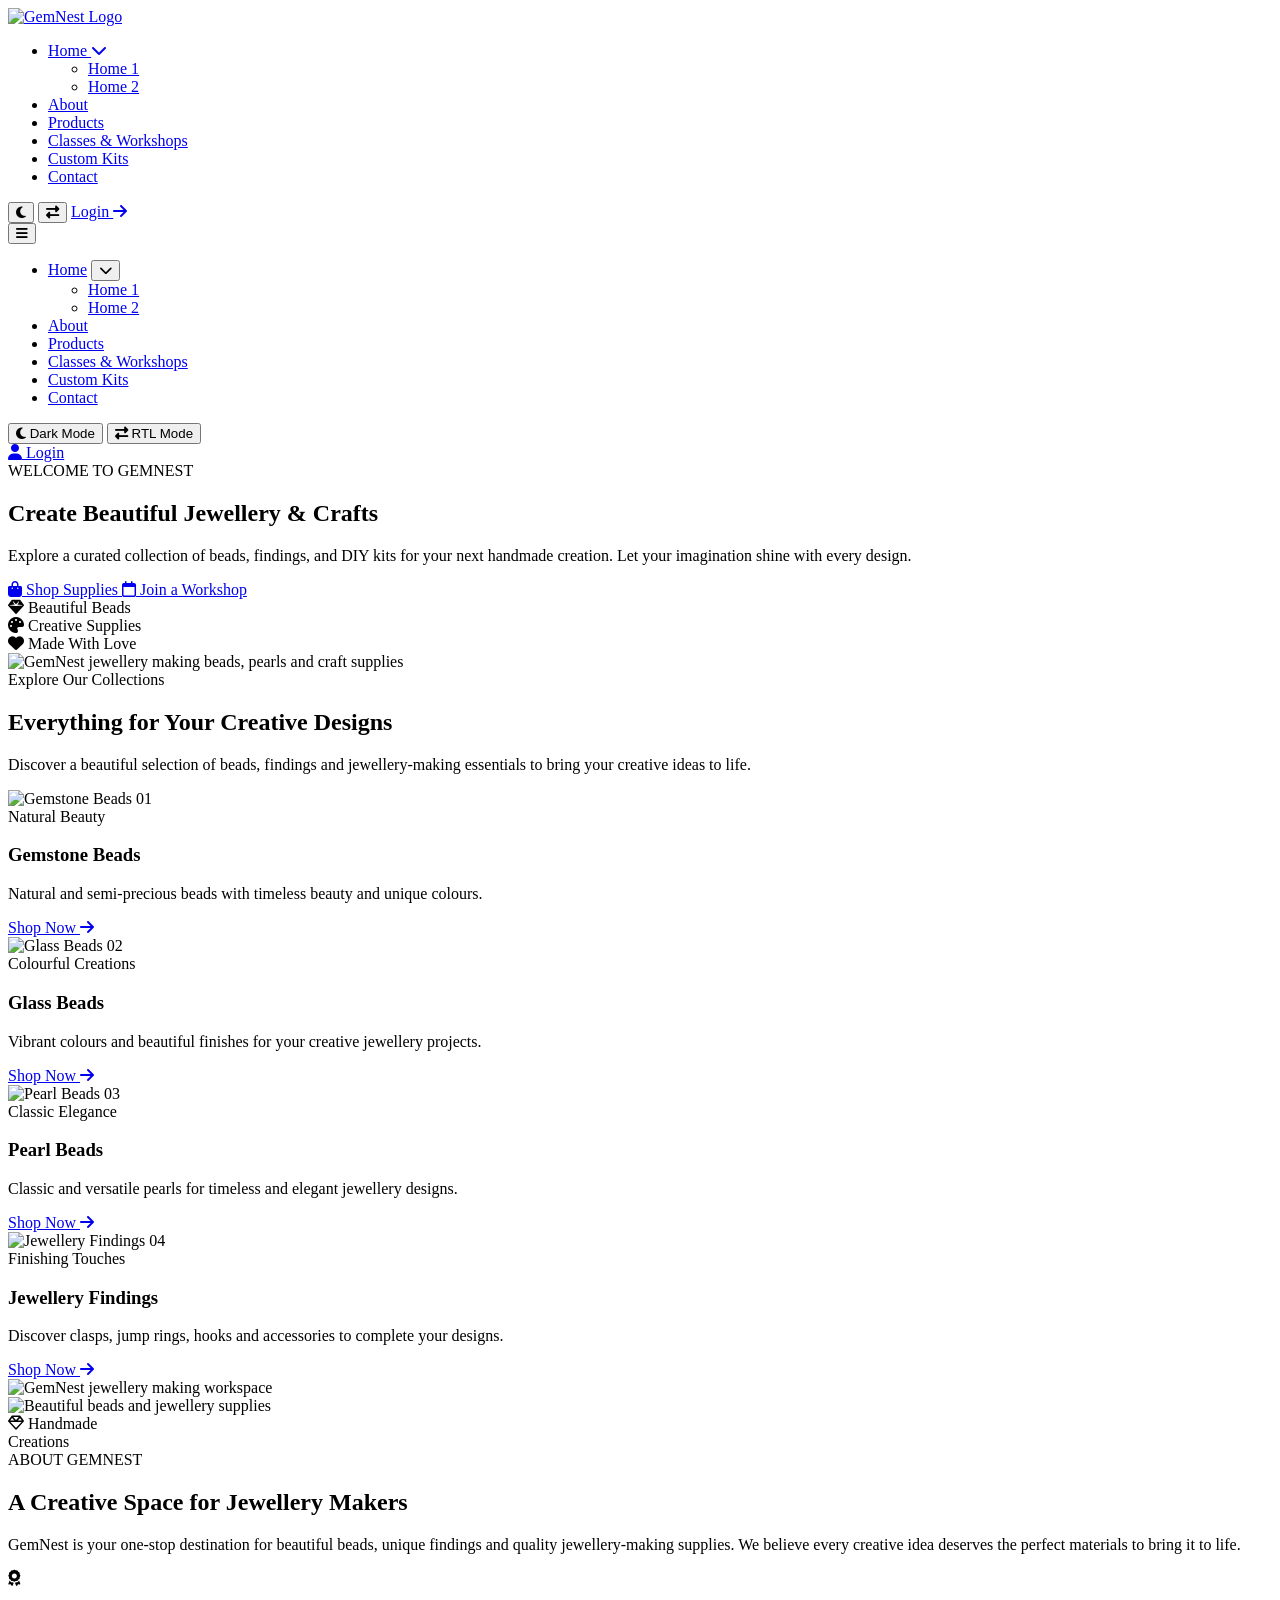
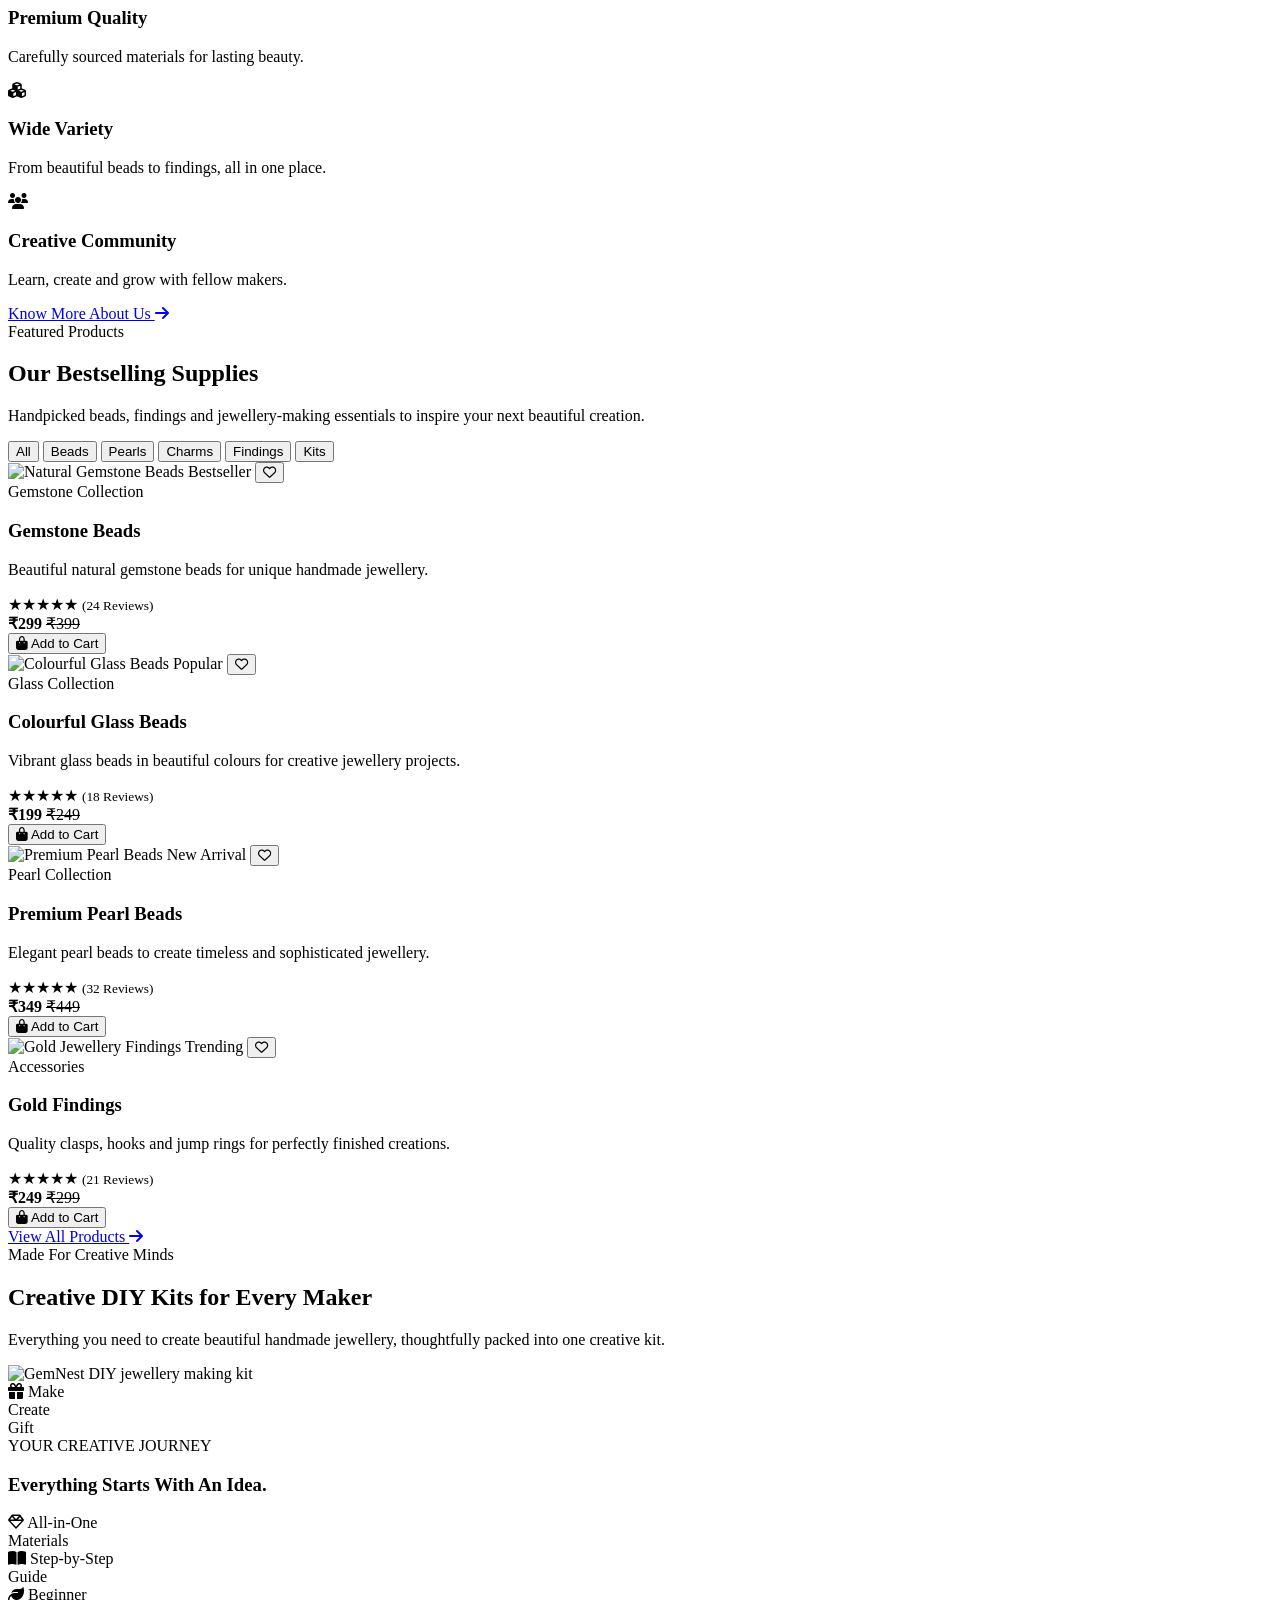
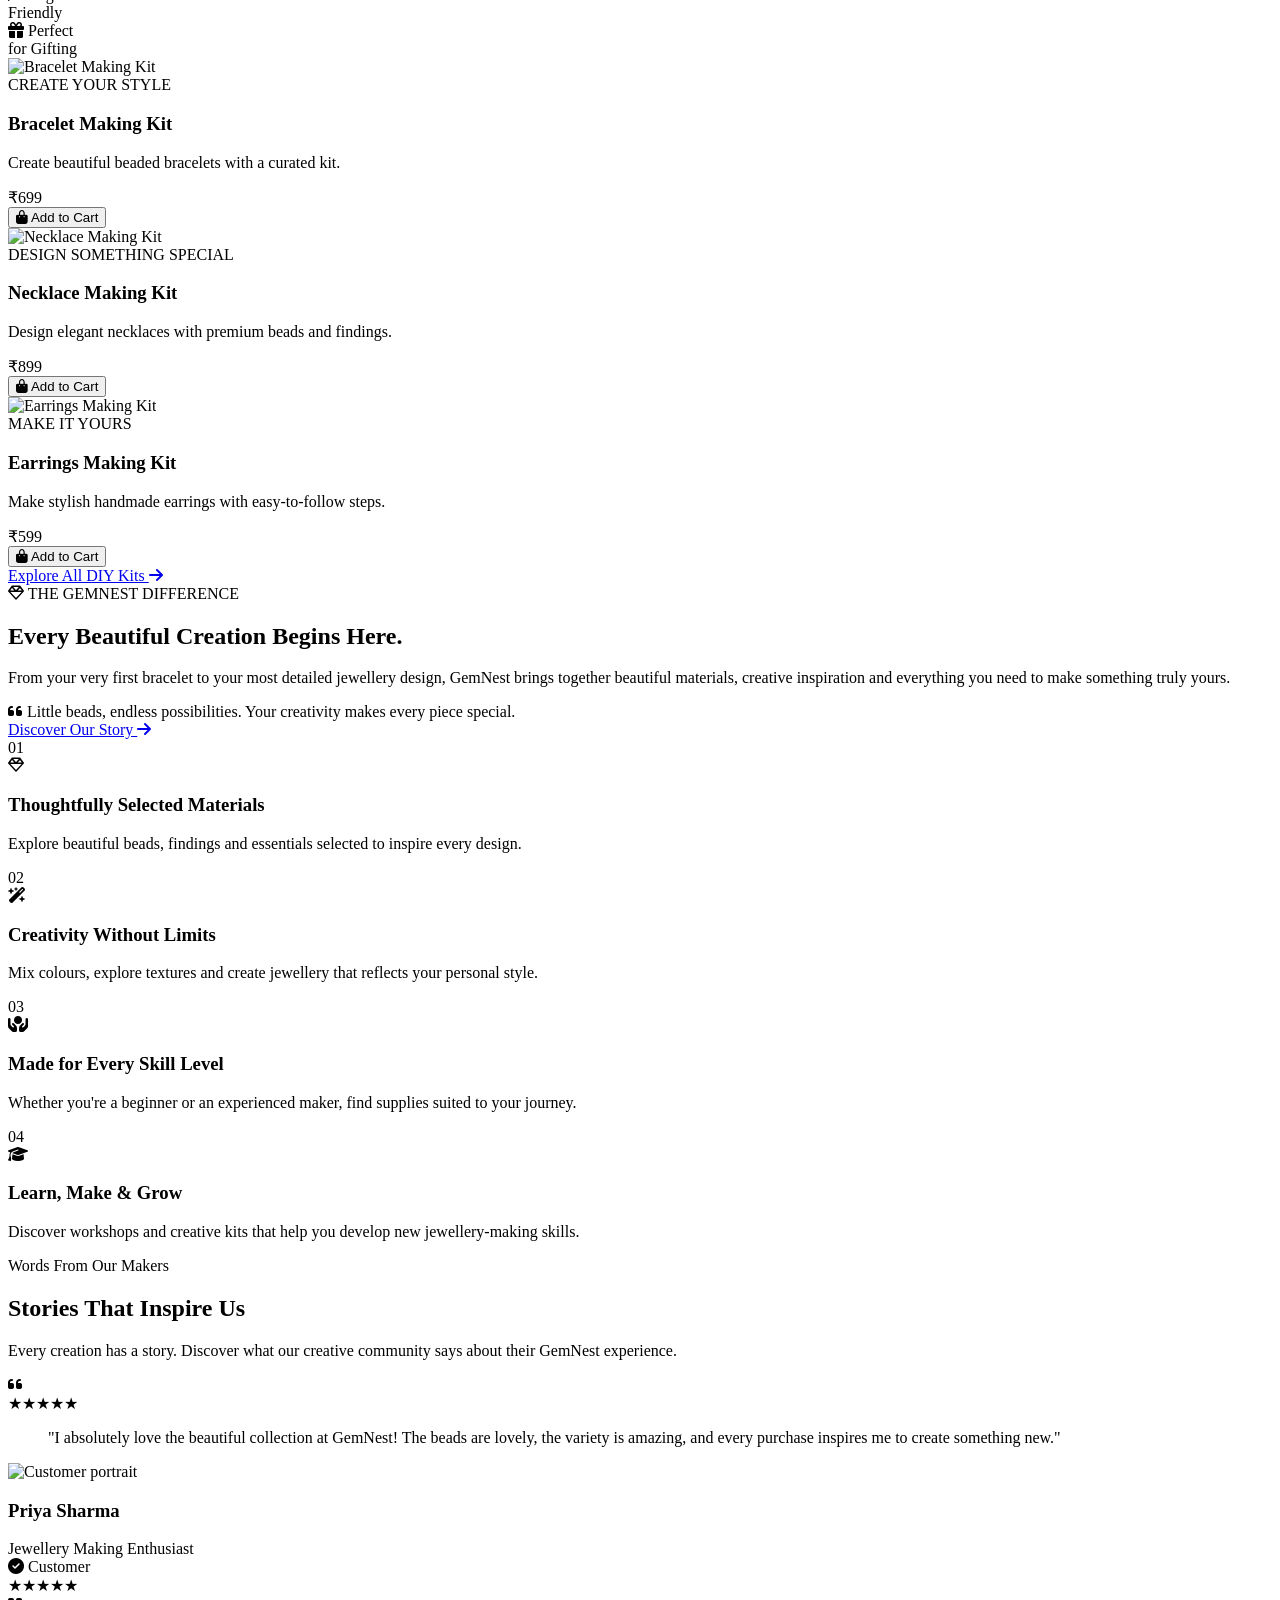
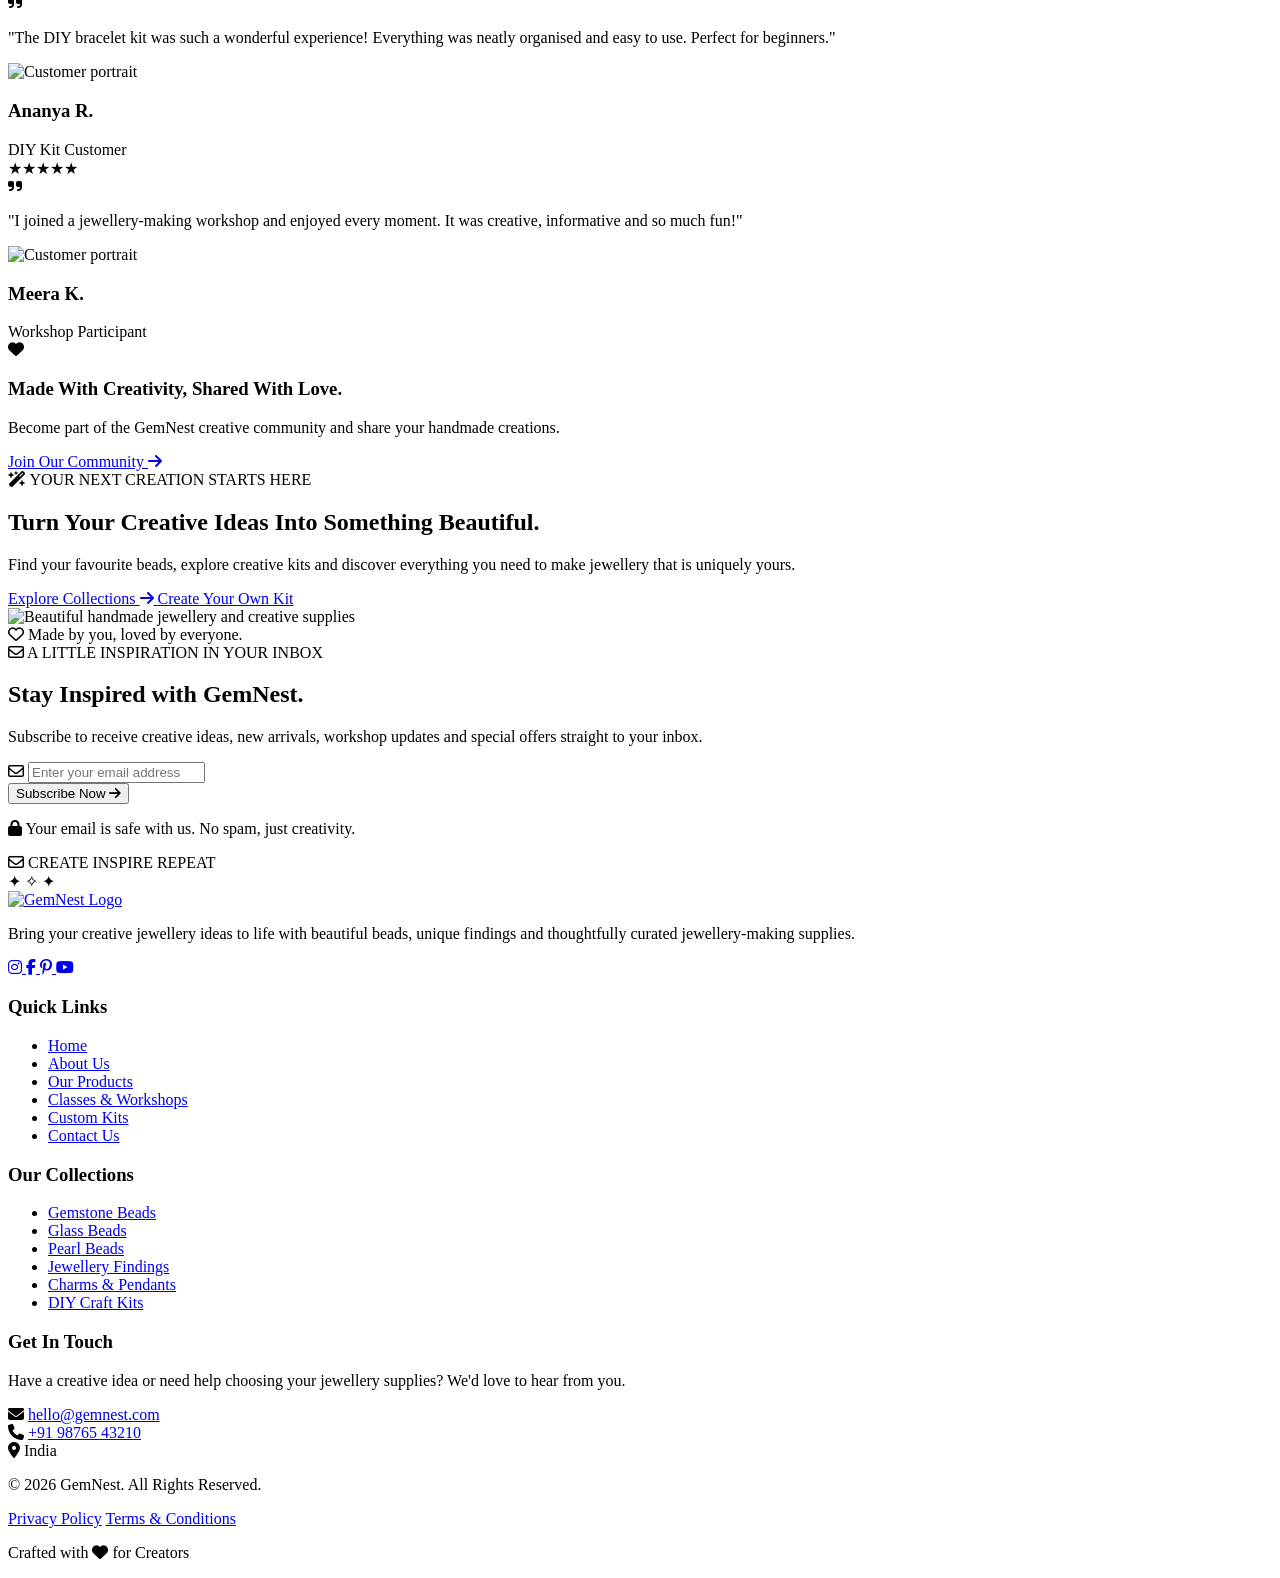
==== index.html @ 2a1b7763 "Add files via upload" ====
<!DOCTYPE html>
<html lang="en">

<head>
    <meta charset="UTF-8">
    <meta name="viewport" content="width=device-width, initial-scale=1.0">

    <title>GemNest</title>

    <meta name="description"
        content="Discover beautiful beads, jewellery-making supplies, creative kits and hands-on workshops at GemNest.">

    <!-- Favicon -->
    <link rel="icon" href="images/favicon.png">

    <!-- Google Fonts -->
    <link
        href="https://fonts.googleapis.com/css2?family=DM+Sans:wght@400;500;600;700&family=Playfair+Display:wght@400;500;600;700&display=swap"
        rel="stylesheet">

    <!-- Font Awesome -->
    <link rel="stylesheet" href="https://cdnjs.cloudflare.com/ajax/libs/font-awesome/6.7.2/css/all.min.css">

    <!-- CSS -->
    <link rel="stylesheet" href="css/style.css">

</head>

<body>

    <!-- ================= HEADER START ================= -->

    <header class="gem-header">

        <div class="gem-header-container">

            <!-- Logo -->
            <a href="index.html" class="gem-logo">
                <img src="images/logo.png" alt="GemNest Logo">
            </a>

            <!-- Desktop Navigation -->
            <nav class="gem-desktop-nav">
                <ul class="gem-nav-list">

                    <li class="gem-nav-item gem-home-dropdown">
                        <a href="#" class="gem-nav-link active">
                            Home <i class="fa-solid fa-chevron-down"></i>
                        </a>

                        <ul class="gem-dropdown-menu">
                            <li><a href="index.html">Home 1</a></li>
                            <li><a href="home-2.html">Home 2</a></li>
                        </ul>
                    </li>

                    <li class="gem-nav-item">
                        <a href="about.html" class="gem-nav-link">About</a>
                    </li>

                    <li class="gem-nav-item">
                        <a href="products.html" class="gem-nav-link">Products</a>
                    </li>

                    <li class="gem-nav-item">
                        <a href="classes-workshops.html" class="gem-nav-link">
                            Classes & Workshops
                        </a>
                    </li>

                    <li class="gem-nav-item">
                        <a href="custom-kits.html" class="gem-nav-link">Custom Kits</a>
                    </li>

                    <li class="gem-nav-item">
                        <a href="contact.html" class="gem-nav-link">Contact</a>
                    </li>

                </ul>
            </nav>

            <!-- Desktop Right Actions -->
            <div class="gem-header-actions">

                <button class="gem-icon-btn" id="gem-desktop-theme" aria-label="Toggle dark mode">
                    <i class="fa-solid fa-moon"></i>
                </button>

                <button class="gem-icon-btn" id="gem-desktop-rtl" aria-label="Toggle RTL mode">
                    <i class="fa-solid fa-right-left"></i>
                </button>

                <a href="login.html" class="gem-login-btn">
                    Login <i class="fa-solid fa-arrow-right"></i>
                </a>

            </div>

            <!-- Mobile Menu Toggle -->
            <button class="gem-menu-toggle" id="gem-menu-toggle" aria-label="Open navigation menu"
                aria-expanded="false">

                <i class="fa-solid fa-bars"></i>

            </button>

        </div>

        <!-- Mobile Navigation -->
        <div class="gem-mobile-menu" id="gem-mobile-menu">

            <nav class="gem-mobile-nav">
                <ul class="gem-mobile-nav-list">

                    <li class="gem-mobile-home">

                        <div class="gem-mobile-home-row">
                            <a href="index.html">Home</a>

                            <button class="gem-home-toggle" id="gem-home-toggle" aria-label="Toggle home submenu"
                                aria-expanded="false">
                                <i class="fa-solid fa-chevron-down"></i>
                            </button>
                        </div>

                        <ul class="gem-mobile-dropdown" id="gem-home-submenu">
                            <li><a href="index.html">Home 1</a></li>
                            <li><a href="home-2.html">Home 2</a></li>
                        </ul>

                    </li>

                    <li><a href="about.html">About</a></li>

                    <li><a href="products.html">Products</a></li>

                    <li><a href="classes-workshops.html">Classes & Workshops</a></li>

                    <li><a href="custom-kits.html">Custom Kits</a></li>

                    <li><a href="contact.html">Contact</a></li>

                </ul>
            </nav>

            <!-- Mobile Actions -->
            <div class="gem-mobile-actions">

                <div class="gem-mobile-settings">

                    <button class="gem-mobile-setting-btn" id="gem-mobile-theme">
                        <i class="fa-solid fa-moon"></i>
                        <span>Dark Mode</span>
                    </button>

                    <button class="gem-mobile-setting-btn" id="gem-mobile-rtl">
                        <i class="fa-solid fa-right-left"></i>
                        <span>RTL Mode</span>
                    </button>

                </div>

                <a href="login.html" class="gem-mobile-login">
                    <i class="fa-solid fa-user"></i>
                    Login
                </a>

            </div>

        </div>

    </header>

    <!-- ================= HEADER END ================= -->

    <!-- ================= HERO SECTION START ================= -->

    <section class="gem-hero">

        <div class="gem-hero-container">

            <!-- Hero Content -->
            <div class="gem-hero-content">

                <span class="gem-hero-subtitle">
                    <span></span>
                    WELCOME TO GEMNEST
                    <span></span>
                </span>

                <h1>
                    Create Beautiful
                    <span>Jewellery & Crafts</span>
                </h1>

                <p>
                    Explore a curated collection of beads, findings,
                    and DIY kits for your next handmade creation.
                    Let your imagination shine with every design.
                </p>

                <div class="gem-hero-buttons">

                    <a href="products.html" class="gem-hero-primary-btn">
                        <i class="fa-solid fa-bag-shopping"></i>
                        Shop Supplies
                    </a>

                    <a href="classes-workshops.html" class="gem-hero-secondary-btn">
                        <i class="fa-regular fa-calendar"></i>
                        Join a Workshop
                    </a>

                </div>

                <!-- Hero Highlights -->
                <div class="gem-hero-highlights">

                    <div class="gem-hero-highlight">
                        <i class="fa-solid fa-gem"></i>
                        <span>Beautiful Beads</span>
                    </div>

                    <div class="gem-hero-highlight">
                        <i class="fa-solid fa-palette"></i>
                        <span>Creative Supplies</span>
                    </div>

                    <div class="gem-hero-highlight">
                        <i class="fa-solid fa-heart"></i>
                        <span>Made With Love</span>
                    </div>

                </div>

            </div>

            <!-- Hero Image -->
            <div class="gem-hero-image">

                <img src="images/hero-banner.jpg" alt="GemNest jewellery making beads, pearls and craft supplies">

            </div>

        </div>

    </section>

    <!-- ================= HERO SECTION END ================= -->

    <!-- ================= COLLECTIONS SECTION START ================= -->

    <section class="gem-collections">

        <div class="gem-collections-container">

            <!-- Section Heading -->
            <div class="section-heading">

                <span class="section-subtitle">Explore Our Collections</span>

                <h2 class="section-title">
                    Everything for Your
                    <span>Creative Designs</span>
                </h2>

                <p class="section-description">
                    Discover a beautiful selection of beads, findings and
                    jewellery-making essentials to bring your creative ideas to life.
                </p>

            </div>


            <!-- Collections Grid -->
            <div class="gem-collections-grid">

                <!-- Card 1 -->
                <div class="gem-collection-card">

                    <div class="gem-collection-image">
                        <img src="images/gemstone-beads.jpg" alt="Gemstone Beads">

                        <span class="gem-collection-number">01</span>
                    </div>

                    <div class="gem-collection-content">

                        <span class="gem-collection-label">Natural Beauty</span>

                        <h3>Gemstone Beads</h3>

                        <p>
                            Natural and semi-precious beads with
                            timeless beauty and unique colours.
                        </p>

                        <a href="products.html" class="gem-collection-link">
                            Shop Now
                            <i class="fa-solid fa-arrow-right"></i>
                        </a>

                    </div>

                </div>


                <!-- Card 2 -->
                <div class="gem-collection-card">

                    <div class="gem-collection-image">
                        <img src="images/glass-beads.jpg" alt="Glass Beads">

                        <span class="gem-collection-number">02</span>
                    </div>

                    <div class="gem-collection-content">

                        <span class="gem-collection-label">Colourful Creations</span>

                        <h3>Glass Beads</h3>

                        <p>
                            Vibrant colours and beautiful finishes
                            for your creative jewellery projects.
                        </p>

                        <a href="products.html" class="gem-collection-link">
                            Shop Now
                            <i class="fa-solid fa-arrow-right"></i>
                        </a>

                    </div>

                </div>


                <!-- Card 3 -->
                <div class="gem-collection-card">

                    <div class="gem-collection-image">
                        <img src="images/pearl-beads.jpg" alt="Pearl Beads">

                        <span class="gem-collection-number">03</span>
                    </div>

                    <div class="gem-collection-content">

                        <span class="gem-collection-label">Classic Elegance</span>

                        <h3>Pearl Beads</h3>

                        <p>
                            Classic and versatile pearls for
                            timeless and elegant jewellery designs.
                        </p>

                        <a href="products.html" class="gem-collection-link">
                            Shop Now
                            <i class="fa-solid fa-arrow-right"></i>
                        </a>

                    </div>

                </div>


                <!-- Card 4 -->
                <div class="gem-collection-card">

                    <div class="gem-collection-image">
                        <img src="images/jewellery-findings.jpg" alt="Jewellery Findings">

                        <span class="gem-collection-number">04</span>
                    </div>

                    <div class="gem-collection-content">

                        <span class="gem-collection-label">Finishing Touches</span>

                        <h3>Jewellery Findings</h3>

                        <p>
                            Discover clasps, jump rings, hooks and
                            accessories to complete your designs.
                        </p>

                        <a href="products.html" class="gem-collection-link">
                            Shop Now
                            <i class="fa-solid fa-arrow-right"></i>
                        </a>

                    </div>

                </div>

            </div>

        </div>

    </section>

    <!-- ================= COLLECTIONS SECTION END ================= -->

    <!-- ================= ABOUT SECTION START ================= -->

    <section class="gem-about">

        <div class="gem-about-container">

            <!-- About Images -->
            <div class="gem-about-visual">

                <div class="gem-about-main-image">
                    <img src="images/about-workspace.jpg" alt="GemNest jewellery making workspace">
                </div>

                <div class="gem-about-small-image">
                    <img src="images/about-beads.jpg" alt="Beautiful beads and jewellery supplies">
                </div>

                <div class="gem-about-badge">
                    <i class="fa-regular fa-gem"></i>
                    <span>Handmade<br>Creations</span>
                </div>

            </div>


            <!-- About Content -->
            <div class="gem-about-content">

                <span class="gem-about-subtitle">
                    <span></span>
                    ABOUT GEMNEST
                    <span></span>
                </span>

                <h2>
                    A Creative Space for
                    <span>Jewellery Makers</span>
                </h2>

                <p class="gem-about-description">
                    GemNest is your one-stop destination for beautiful beads,
                    unique findings and quality jewellery-making supplies.
                    We believe every creative idea deserves the perfect materials
                    to bring it to life.
                </p>


                <!-- About Features -->
                <div class="gem-about-features">

                    <div class="gem-about-feature">

                        <div class="gem-about-feature-icon">
                            <i class="fa-solid fa-award"></i>
                        </div>

                        <div>
                            <h3>Premium Quality</h3>
                            <p>Carefully sourced materials for lasting beauty.</p>
                        </div>

                    </div>


                    <div class="gem-about-feature">

                        <div class="gem-about-feature-icon">
                            <i class="fa-solid fa-cubes"></i>
                        </div>

                        <div>
                            <h3>Wide Variety</h3>
                            <p>From beautiful beads to findings, all in one place.</p>
                        </div>

                    </div>


                    <div class="gem-about-feature">

                        <div class="gem-about-feature-icon">
                            <i class="fa-solid fa-users"></i>
                        </div>

                        <div>
                            <h3>Creative Community</h3>
                            <p>Learn, create and grow with fellow makers.</p>
                        </div>

                    </div>

                </div>


                <a href="about.html" class="gem-about-btn">
                    Know More About Us
                    <i class="fa-solid fa-arrow-right"></i>
                </a>

            </div>

        </div>

    </section>

    <!-- ================= ABOUT SECTION END ================= -->

    <!-- ================= FEATURED PRODUCTS START ================= -->

    <section class="gem-featured">

        <div class="gem-featured-container">

            <!-- Section Heading -->
            <div class="section-heading">

                <span class="section-subtitle">Featured Products</span>

                <h2 class="section-title">
                    Our <span>Bestselling</span> Supplies
                </h2>

                <p class="section-description">
                    Handpicked beads, findings and jewellery-making essentials
                    to inspire your next beautiful creation.
                </p>

            </div>


            <!-- Product Category Filters -->
            <div class="gem-product-filters">

                <button class="gem-filter-btn active">All</button>
                <button class="gem-filter-btn">Beads</button>
                <button class="gem-filter-btn">Pearls</button>
                <button class="gem-filter-btn">Charms</button>
                <button class="gem-filter-btn">Findings</button>
                <button class="gem-filter-btn">Kits</button>

            </div>


            <!-- Products Grid -->
            <div class="gem-featured-grid">

                <!-- Product 1 -->
                <div class="gem-product-card">

                    <div class="gem-product-image">

                        <img src="images/featured-1.jpg" alt="Natural Gemstone Beads">

                        <span class="gem-product-tag">Bestseller</span>

                        <button class="gem-wishlist-btn" aria-label="Add to wishlist">
                            <i class="fa-regular fa-heart"></i>
                        </button>

                    </div>

                    <div class="gem-product-content">

                        <span class="gem-product-category">Gemstone Collection</span>

                        <h3>Gemstone Beads</h3>

                        <p>
                            Beautiful natural gemstone beads for
                            unique handmade jewellery.
                        </p>

                        <div class="gem-product-rating">
                            <span>★★★★★</span>
                            <small>(24 Reviews)</small>
                        </div>

                        <div class="gem-product-bottom">

                            <div class="gem-product-price">
                                <strong>₹299</strong>
                                <del>₹399</del>
                            </div>

                            <button class="gem-cart-btn">
                                <i class="fa-solid fa-bag-shopping"></i>
                                Add to Cart
                            </button>

                        </div>

                    </div>

                </div>


                <!-- Product 2 -->
                <div class="gem-product-card">

                    <div class="gem-product-image">

                        <img src="images/featured-2.jpg" alt="Colourful Glass Beads">

                        <span class="gem-product-tag">Popular</span>

                        <button class="gem-wishlist-btn" aria-label="Add to wishlist">
                            <i class="fa-regular fa-heart"></i>
                        </button>

                    </div>

                    <div class="gem-product-content">

                        <span class="gem-product-category">Glass Collection</span>

                        <h3>Colourful Glass Beads</h3>

                        <p>
                            Vibrant glass beads in beautiful colours
                            for creative jewellery projects.
                        </p>

                        <div class="gem-product-rating">
                            <span>★★★★★</span>
                            <small>(18 Reviews)</small>
                        </div>

                        <div class="gem-product-bottom">

                            <div class="gem-product-price">
                                <strong>₹199</strong>
                                <del>₹249</del>
                            </div>

                            <button class="gem-cart-btn">
                                <i class="fa-solid fa-bag-shopping"></i>
                                Add to Cart
                            </button>

                        </div>

                    </div>

                </div>


                <!-- Product 3 -->
                <div class="gem-product-card">

                    <div class="gem-product-image">

                        <img src="images/featured-3.jpg" alt="Premium Pearl Beads">

                        <span class="gem-product-tag">New Arrival</span>

                        <button class="gem-wishlist-btn" aria-label="Add to wishlist">
                            <i class="fa-regular fa-heart"></i>
                        </button>

                    </div>

                    <div class="gem-product-content">

                        <span class="gem-product-category">Pearl Collection</span>

                        <h3>Premium Pearl Beads</h3>

                        <p>
                            Elegant pearl beads to create timeless
                            and sophisticated jewellery.
                        </p>

                        <div class="gem-product-rating">
                            <span>★★★★★</span>
                            <small>(32 Reviews)</small>
                        </div>

                        <div class="gem-product-bottom">

                            <div class="gem-product-price">
                                <strong>₹349</strong>
                                <del>₹449</del>
                            </div>

                            <button class="gem-cart-btn">
                                <i class="fa-solid fa-bag-shopping"></i>
                                Add to Cart
                            </button>

                        </div>

                    </div>

                </div>


                <!-- Product 4 -->
                <div class="gem-product-card">

                    <div class="gem-product-image">

                        <img src="images/featured-4.jpg" alt="Gold Jewellery Findings">

                        <span class="gem-product-tag">Trending</span>

                        <button class="gem-wishlist-btn" aria-label="Add to wishlist">
                            <i class="fa-regular fa-heart"></i>
                        </button>

                    </div>

                    <div class="gem-product-content">

                        <span class="gem-product-category">Accessories</span>

                        <h3>Gold Findings</h3>

                        <p>
                            Quality clasps, hooks and jump rings
                            for perfectly finished creations.
                        </p>

                        <div class="gem-product-rating">
                            <span>★★★★★</span>
                            <small>(21 Reviews)</small>
                        </div>

                        <div class="gem-product-bottom">

                            <div class="gem-product-price">
                                <strong>₹249</strong>
                                <del>₹299</del>
                            </div>

                            <button class="gem-cart-btn">
                                <i class="fa-solid fa-bag-shopping"></i>
                                Add to Cart
                            </button>

                        </div>

                    </div>

                </div>

            </div>


            <!-- View All Button -->
            <div class="gem-featured-footer">

                <a href="products.html" class="gem-view-products-btn">
                    View All Products
                    <i class="fa-solid fa-arrow-right"></i>
                </a>

            </div>

        </div>

    </section>

    <!-- ================= FEATURED PRODUCTS END ================= -->

    <!-- ================= DIY KITS SECTION START ================= -->

    <section class="gem-diy-kits">

        <div class="gem-diy-container">

            <!-- Section Heading -->
            <div class="section-heading">

                <span class="section-subtitle">Made For Creative Minds</span>

                <h2 class="section-title">
                    Creative DIY Kits for <span>Every Maker</span>
                </h2>

                <p class="section-description">
                    Everything you need to create beautiful handmade jewellery,
                    thoughtfully packed into one creative kit.
                </p>

            </div>


            <!-- DIY Kit Layout -->
            <div class="gem-diy-layout">

                <!-- Left Feature Image -->
                <div class="gem-diy-showcase">

                    <img src="images/diy-kit-main.jpg" alt="GemNest DIY jewellery making kit">

                    <div class="gem-diy-round-badge">
                        <i class="fa-solid fa-gift"></i>
                        <span>Make<br>Create<br>Gift</span>
                    </div>

                    <div class="gem-diy-image-caption">
                        <span>YOUR CREATIVE JOURNEY</span>
                        <h3>Everything Starts With An Idea.</h3>
                    </div>

                </div>


                <!-- Right Content -->
                <div class="gem-diy-products">

                    <!-- Benefits -->
                    <div class="gem-diy-benefits">

                        <div class="gem-diy-benefit">
                            <i class="fa-regular fa-gem"></i>
                            <span>All-in-One<br>Materials</span>
                        </div>

                        <div class="gem-diy-benefit">
                            <i class="fa-solid fa-book-open"></i>
                            <span>Step-by-Step<br>Guide</span>
                        </div>

                        <div class="gem-diy-benefit">
                            <i class="fa-solid fa-leaf"></i>
                            <span>Beginner<br>Friendly</span>
                        </div>

                        <div class="gem-diy-benefit">
                            <i class="fa-solid fa-gift"></i>
                            <span>Perfect<br>for Gifting</span>
                        </div>

                    </div>


                    <!-- Kit Cards -->
                    <div class="gem-diy-grid">

                        <!-- Bracelet Kit -->
                        <div class="gem-diy-card">

                            <div class="gem-diy-card-image">
                                <img src="images/diy-kit-1.jpg" alt="Bracelet Making Kit">
                            </div>

                            <div class="gem-diy-card-content">

                                <span>CREATE YOUR STYLE</span>

                                <h3>Bracelet Making Kit</h3>

                                <p>
                                    Create beautiful beaded bracelets
                                    with a curated kit.
                                </p>

                                <div class="gem-diy-price">₹699</div>

                                <button class="gem-diy-cart-btn">
                                    <i class="fa-solid fa-bag-shopping"></i>
                                    Add to Cart
                                </button>

                            </div>

                        </div>


                        <!-- Necklace Kit -->
                        <div class="gem-diy-card">

                            <div class="gem-diy-card-image">
                                <img src="images/diy-kit-2.jpg" alt="Necklace Making Kit">
                            </div>

                            <div class="gem-diy-card-content">

                                <span>DESIGN SOMETHING SPECIAL</span>

                                <h3>Necklace Making Kit</h3>

                                <p>
                                    Design elegant necklaces with
                                    premium beads and findings.
                                </p>

                                <div class="gem-diy-price">₹899</div>

                                <button class="gem-diy-cart-btn">
                                    <i class="fa-solid fa-bag-shopping"></i>
                                    Add to Cart
                                </button>

                            </div>

                        </div>


                        <!-- Earrings Kit -->
                        <div class="gem-diy-card">

                            <div class="gem-diy-card-image">
                                <img src="images/diy-kit-3.jpg" alt="Earrings Making Kit">
                            </div>

                            <div class="gem-diy-card-content">

                                <span>MAKE IT YOURS</span>

                                <h3>Earrings Making Kit</h3>

                                <p>
                                    Make stylish handmade earrings
                                    with easy-to-follow steps.
                                </p>

                                <div class="gem-diy-price">₹599</div>

                                <button class="gem-diy-cart-btn">
                                    <i class="fa-solid fa-bag-shopping"></i>
                                    Add to Cart
                                </button>

                            </div>

                        </div>

                    </div>

                </div>

            </div>


            <!-- View All -->
            <div class="gem-diy-footer">

                <a href="custom-kits.html" class="gem-diy-view-btn">
                    Explore All DIY Kits
                    <i class="fa-solid fa-arrow-right"></i>
                </a>

            </div>

        </div>

    </section>

    <!-- ================= DIY KITS SECTION END ================= -->

    <!-- ================= WHY CHOOSE GEMNEST START ================= -->

    <section class="gem-why">

        <div class="gem-why-container">

            <!-- Left Content -->
            <div class="gem-why-intro">

                <span class="gem-why-eyebrow">
                    <i class="fa-regular fa-gem"></i>
                    THE GEMNEST DIFFERENCE
                </span>

                <h2>
                    Every Beautiful Creation
                    <span>Begins Here.</span>
                </h2>

                <p>
                    From your very first bracelet to your most detailed
                    jewellery design, GemNest brings together beautiful
                    materials, creative inspiration and everything you
                    need to make something truly yours.
                </p>

                <div class="gem-why-quote">
                    <i class="fa-solid fa-quote-left"></i>
                    <span>
                        Little beads, endless possibilities.
                        Your creativity makes every piece special.
                    </span>
                </div>

                <a href="about.html" class="gem-why-btn">
                    Discover Our Story
                    <i class="fa-solid fa-arrow-right"></i>
                </a>

            </div>

            <!-- Right Benefits -->
            <div class="gem-why-benefits">

                <div class="gem-why-item">
                    <span class="gem-why-number">01</span>

                    <div class="gem-why-icon">
                        <i class="fa-regular fa-gem"></i>
                    </div>

                    <div class="gem-why-item-content">
                        <h3>Thoughtfully Selected Materials</h3>
                        <p>
                            Explore beautiful beads, findings and
                            essentials selected to inspire every design.
                        </p>
                    </div>
                </div>

                <div class="gem-why-item">
                    <span class="gem-why-number">02</span>

                    <div class="gem-why-icon">
                        <i class="fa-solid fa-wand-magic-sparkles"></i>
                    </div>

                    <div class="gem-why-item-content">
                        <h3>Creativity Without Limits</h3>
                        <p>
                            Mix colours, explore textures and create
                            jewellery that reflects your personal style.
                        </p>
                    </div>
                </div>

                <div class="gem-why-item">
                    <span class="gem-why-number">03</span>

                    <div class="gem-why-icon">
                        <i class="fa-solid fa-hands-holding-circle"></i>
                    </div>

                    <div class="gem-why-item-content">
                        <h3>Made for Every Skill Level</h3>
                        <p>
                            Whether you're a beginner or an experienced
                            maker, find supplies suited to your journey.
                        </p>
                    </div>
                </div>

                <div class="gem-why-item">
                    <span class="gem-why-number">04</span>

                    <div class="gem-why-icon">
                        <i class="fa-solid fa-graduation-cap"></i>
                    </div>

                    <div class="gem-why-item-content">
                        <h3>Learn, Make & Grow</h3>
                        <p>
                            Discover workshops and creative kits
                            that help you develop new jewellery-making skills.
                        </p>
                    </div>
                </div>

            </div>

        </div>

    </section>

    <!-- ================= WHY CHOOSE GEMNEST END ================= -->

    <!-- ================= TESTIMONIALS SECTION START ================= -->

    <section class="gem-testimonials">

        <div class="gem-testimonials-container">

            <!-- Section Heading -->
            <div class="section-heading">

                <span class="section-subtitle">Words From Our Makers</span>

                <h2 class="section-title">
                    Stories That <span>Inspire Us</span>
                </h2>

                <p class="section-description">
                    Every creation has a story. Discover what our creative
                    community says about their GemNest experience.
                </p>

            </div>


            <!-- Testimonial Layout -->
            <div class="gem-testimonial-layout">

                <!-- Featured Review -->
                <div class="gem-testimonial-featured">

                    <div class="gem-testimonial-quote-icon">
                        <i class="fa-solid fa-quote-left"></i>
                    </div>

                    <div class="gem-testimonial-rating">
                        ★★★★★
                    </div>

                    <blockquote>
                        "I absolutely love the beautiful collection at
                        GemNest! The beads are lovely, the variety is
                        amazing, and every purchase inspires me to create
                        something new."
                    </blockquote>

                    <div class="gem-testimonial-author">

                        <img src="images/customer-1.jpg" alt="Customer portrait">

                        <div>
                            <h3>Priya Sharma</h3>
                            <span>Jewellery Making Enthusiast</span>
                        </div>

                        <div class="gem-testimonial-verified">
                            <i class="fa-solid fa-circle-check"></i>
                            <span>Customer</span>
                        </div>

                    </div>

                </div>


                <!-- Side Reviews -->
                <div class="gem-testimonial-list">

                    <!-- Review 2 -->
                    <div class="gem-testimonial-card">

                        <div class="gem-testimonial-card-top">
                            <div class="gem-testimonial-rating">★★★★★</div>
                            <i class="fa-solid fa-quote-right"></i>
                        </div>

                        <p>
                            "The DIY bracelet kit was such a wonderful
                            experience! Everything was neatly organised
                            and easy to use. Perfect for beginners."
                        </p>

                        <div class="gem-testimonial-card-author">

                            <img src="images/customer-2.jpg" alt="Customer portrait">

                            <div>
                                <h3>Ananya R.</h3>
                                <span>DIY Kit Customer</span>
                            </div>

                        </div>

                    </div>


                    <!-- Review 3 -->
                    <div class="gem-testimonial-card">

                        <div class="gem-testimonial-card-top">
                            <div class="gem-testimonial-rating">★★★★★</div>
                            <i class="fa-solid fa-quote-right"></i>
                        </div>

                        <p>
                            "I joined a jewellery-making workshop and
                            enjoyed every moment. It was creative,
                            informative and so much fun!"
                        </p>

                        <div class="gem-testimonial-card-author">

                            <img src="images/customer-3.jpg" alt="Customer portrait">

                            <div>
                                <h3>Meera K.</h3>
                                <span>Workshop Participant</span>
                            </div>

                        </div>

                    </div>

                </div>

            </div>


            <!-- Community Highlight -->
            <div class="gem-testimonial-bottom">

                <div class="gem-testimonial-community-icon">
                    <i class="fa-solid fa-heart"></i>
                </div>

                <div class="gem-testimonial-community-text">
                    <h3>Made With Creativity, Shared With Love.</h3>
                    <p>
                        Become part of the GemNest creative community
                        and share your handmade creations.
                    </p>
                </div>

                <a href="contact.html" class="gem-testimonial-btn">
                    Join Our Community
                    <i class="fa-solid fa-arrow-right"></i>
                </a>

            </div>

        </div>

    </section>

    <!-- ================= TESTIMONIALS SECTION END ================= -->

    <!-- ================= CTA & NEWSLETTER START ================= -->

    <section class="gem-connect">

        <div class="gem-connect-container">

            <!-- CTA Banner -->
            <div class="gem-connect-cta">

                <div class="gem-connect-cta-content">

                    <span class="gem-connect-eyebrow">
                        <i class="fa-solid fa-wand-magic-sparkles"></i>
                        YOUR NEXT CREATION STARTS HERE
                    </span>

                    <h2>
                        Turn Your Creative Ideas
                        <span>Into Something Beautiful.</span>
                    </h2>

                    <p>
                        Find your favourite beads, explore creative kits
                        and discover everything you need to make jewellery
                        that is uniquely yours.
                    </p>

                    <div class="gem-connect-buttons">

                        <a href="products.html" class="gem-connect-primary-btn">
                            Explore Collections
                            <i class="fa-solid fa-arrow-right"></i>
                        </a>

                        <a href="custom-kits.html" class="gem-connect-outline-btn">
                            Create Your Own Kit
                        </a>

                    </div>

                </div>

                <div class="gem-connect-cta-image">

                    <img src="images/cta-creative.jpg" alt="Beautiful handmade jewellery and creative supplies">

                    <div class="gem-connect-image-note">
                        <i class="fa-regular fa-heart"></i>
                        <span>Made by you, loved by everyone.</span>
                    </div>

                </div>

            </div>


            <!-- Newsletter Section -->
            <div class="gem-newsletter">

                <div class="gem-newsletter-content">

                    <span class="gem-newsletter-label">
                        <i class="fa-regular fa-envelope"></i>
                        A LITTLE INSPIRATION IN YOUR INBOX
                    </span>

                    <h2>
                        Stay Inspired with
                        <span>GemNest.</span>
                    </h2>

                    <p>
                        Subscribe to receive creative ideas, new arrivals,
                        workshop updates and special offers straight to your inbox.
                    </p>

                    <form class="gem-newsletter-form" id="gem-newsletter-form">

                        <div class="gem-newsletter-input-wrap">

                            <i class="fa-regular fa-envelope"></i>

                            <input type="email" id="gem-newsletter-email" placeholder="Enter your email address"
                                aria-label="Email address" required>

                        </div>

                        <button type="submit" class="gem-newsletter-btn">
                            Subscribe Now
                            <i class="fa-solid fa-arrow-right"></i>
                        </button>

                    </form>

                    <p class="gem-newsletter-note">
                        <i class="fa-solid fa-lock"></i>
                        Your email is safe with us. No spam, just creativity.
                    </p>

                    <p class="gem-newsletter-message" id="gem-newsletter-message" aria-live="polite"></p>

                </div>

                <div class="gem-newsletter-decoration">

                    <div class="gem-newsletter-circle">
                        <i class="fa-regular fa-envelope"></i>
                        <span>CREATE</span>
                        <span>INSPIRE</span>
                        <span>REPEAT</span>
                    </div>

                    <span class="gem-newsletter-sparkle sparkle-one">✦</span>
                    <span class="gem-newsletter-sparkle sparkle-two">✧</span>
                    <span class="gem-newsletter-sparkle sparkle-three">✦</span>

                </div>

            </div>

        </div>

    </section>

    <!-- ================= CTA & NEWSLETTER END ================= -->

    <!-- ================= FOOTER START ================= -->

    <footer class="gem-footer">

        <div class="gem-footer-main">

            <div class="gem-footer-container">

                <!-- Brand Column -->
                <div class="gem-footer-brand">

                    <a href="index.html" class="gem-footer-logo">
                        <img src="images/logo.png" alt="GemNest Logo">
                    </a>

                    <p>
                        Bring your creative jewellery ideas to life with
                        beautiful beads, unique findings and thoughtfully
                        curated jewellery-making supplies.
                    </p>

                    <div class="gem-footer-social">

                        <a href="#" aria-label="Instagram">
                            <i class="fa-brands fa-instagram"></i>
                        </a>

                        <a href="#" aria-label="Facebook">
                            <i class="fa-brands fa-facebook-f"></i>
                        </a>

                        <a href="#" aria-label="Pinterest">
                            <i class="fa-brands fa-pinterest-p"></i>
                        </a>

                        <a href="#" aria-label="YouTube">
                            <i class="fa-brands fa-youtube"></i>
                        </a>

                    </div>

                </div>


                <!-- Quick Links -->
                <div class="gem-footer-links">

                    <h3>Quick Links</h3>

                    <ul>
                        <li><a href="index.html">Home</a></li>
                        <li><a href="about.html">About Us</a></li>
                        <li><a href="products.html">Our Products</a></li>
                        <li><a href="classes-workshops.html">Classes & Workshops</a></li>
                        <li><a href="custom-kits.html">Custom Kits</a></li>
                        <li><a href="contact.html">Contact Us</a></li>
                    </ul>

                </div>


                <!-- Product Categories -->
                <div class="gem-footer-links">

                    <h3>Our Collections</h3>

                    <ul>
                        <li><a href="products.html">Gemstone Beads</a></li>
                        <li><a href="products.html">Glass Beads</a></li>
                        <li><a href="products.html">Pearl Beads</a></li>
                        <li><a href="products.html">Jewellery Findings</a></li>
                        <li><a href="products.html">Charms & Pendants</a></li>
                        <li><a href="custom-kits.html">DIY Craft Kits</a></li>
                    </ul>

                </div>


                <!-- Contact Column -->
                <div class="gem-footer-contact">

                    <h3>Get In Touch</h3>

                    <p>
                        Have a creative idea or need help choosing
                        your jewellery supplies? We'd love to hear from you.
                    </p>

                    <div class="gem-footer-contact-item">
                        <i class="fa-solid fa-envelope"></i>
                        <a href="mailto:hello@gemnest.com">
                            hello@gemnest.com
                        </a>
                    </div>

                    <div class="gem-footer-contact-item">
                        <i class="fa-solid fa-phone"></i>
                        <a href="tel:+919876543210">
                            +91 98765 43210
                        </a>
                    </div>

                    <div class="gem-footer-contact-item">
                        <i class="fa-solid fa-location-dot"></i>
                        <span>India</span>
                    </div>

                </div>

            </div>

        </div>


        <!-- Footer Bottom -->
        <div class="gem-footer-bottom">

            <div class="gem-footer-bottom-container">

                <p>
                    © 2026 GemNest. All Rights Reserved.
                </p>

                <div class="gem-footer-bottom-links">
                    <a href="#">Privacy Policy</a>
                    <a href="#">Terms & Conditions</a>
                </div>

                <p class="gem-footer-credit">
                    Crafted with <i class="fa-solid fa-heart"></i> for Creators
                </p>

            </div>

        </div>

    </footer>

    <!-- ================= FOOTER END ================= -->

    <!-- JavaScript -->
    <script src="js/main.js"></script>

</body>

</html>
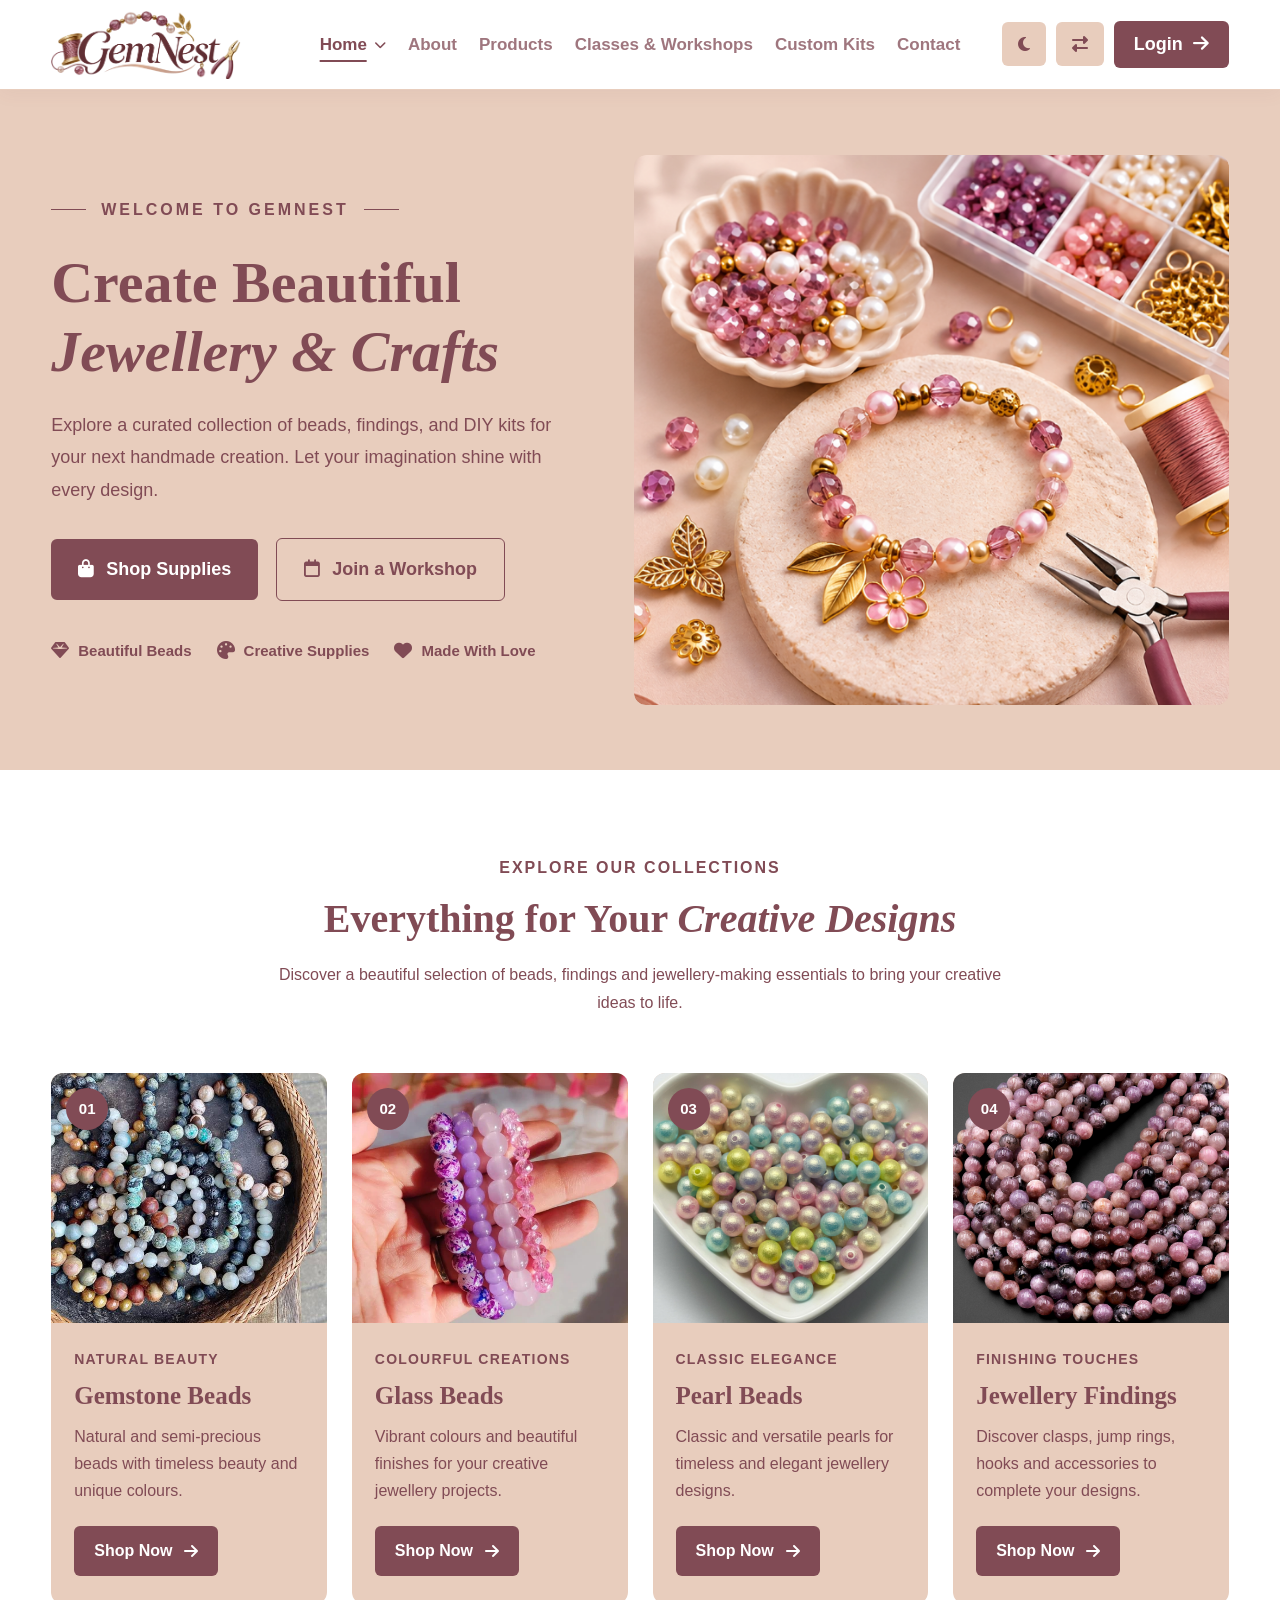
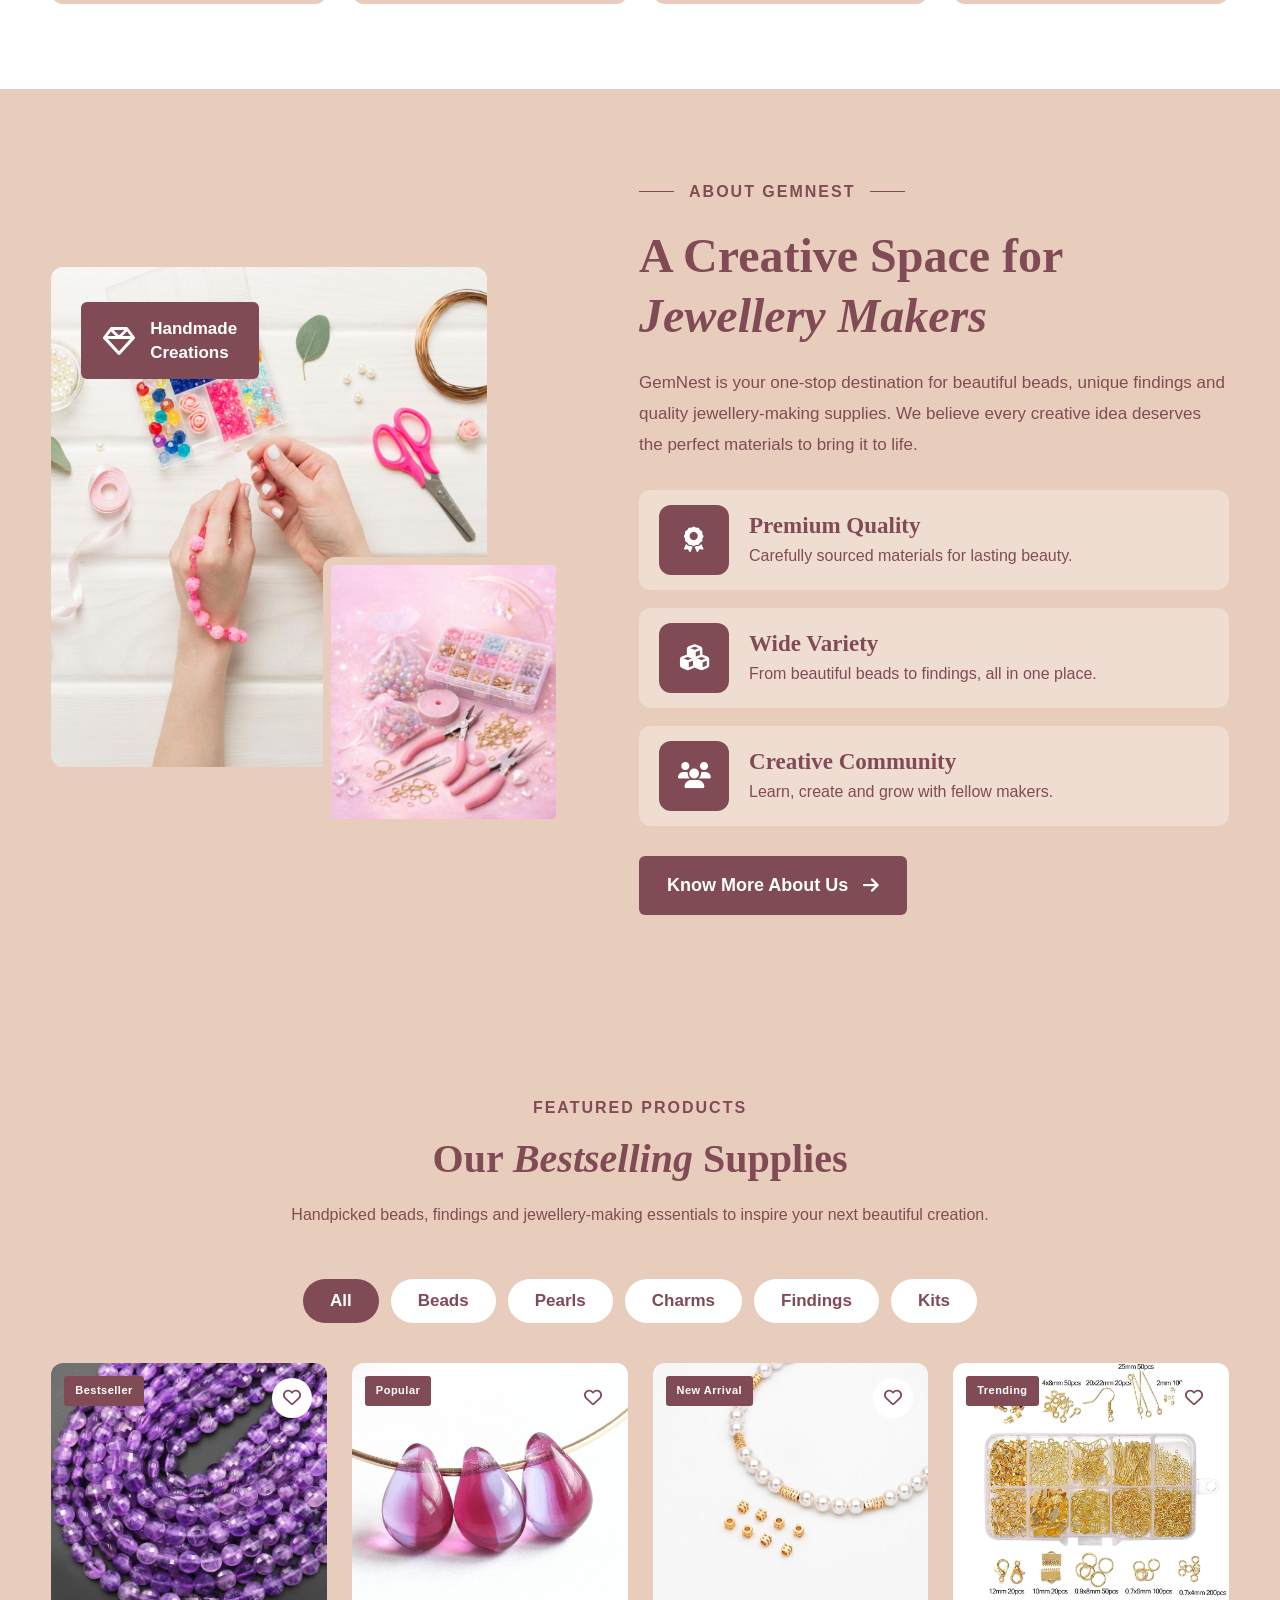
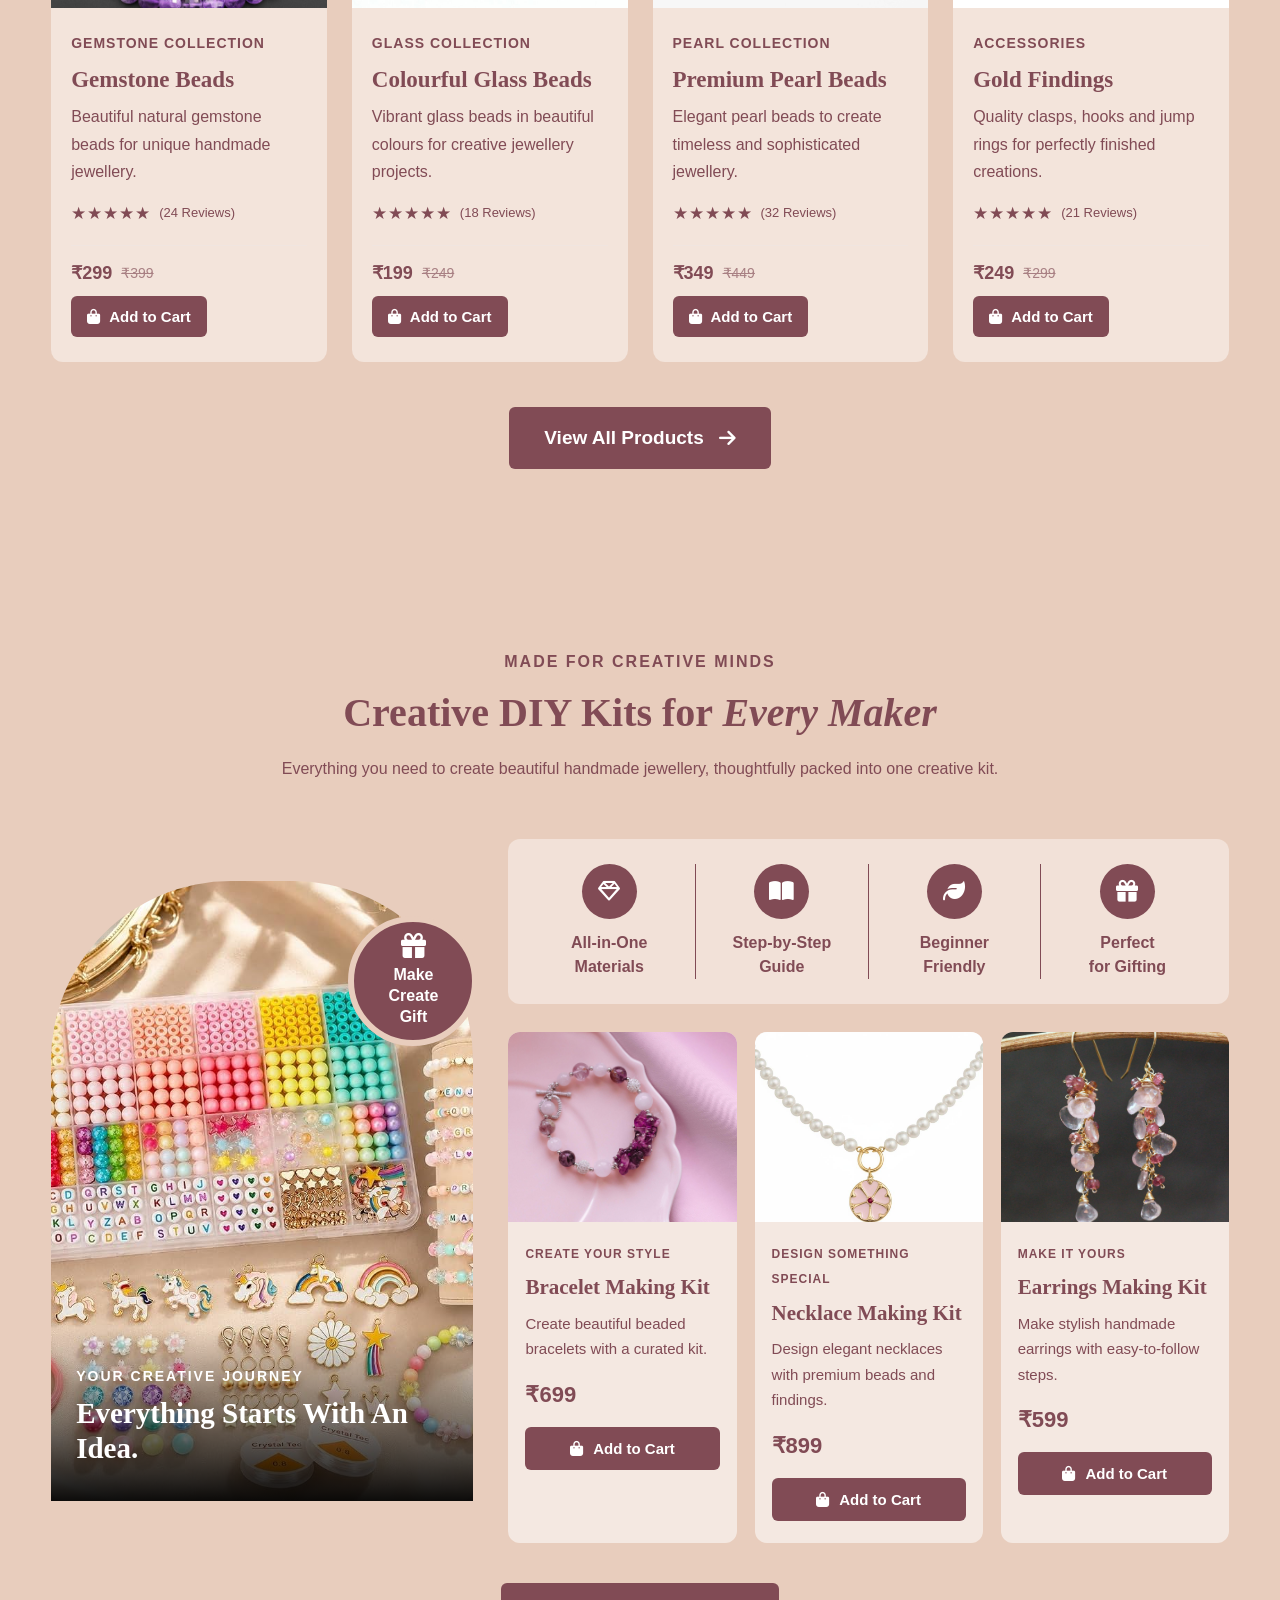
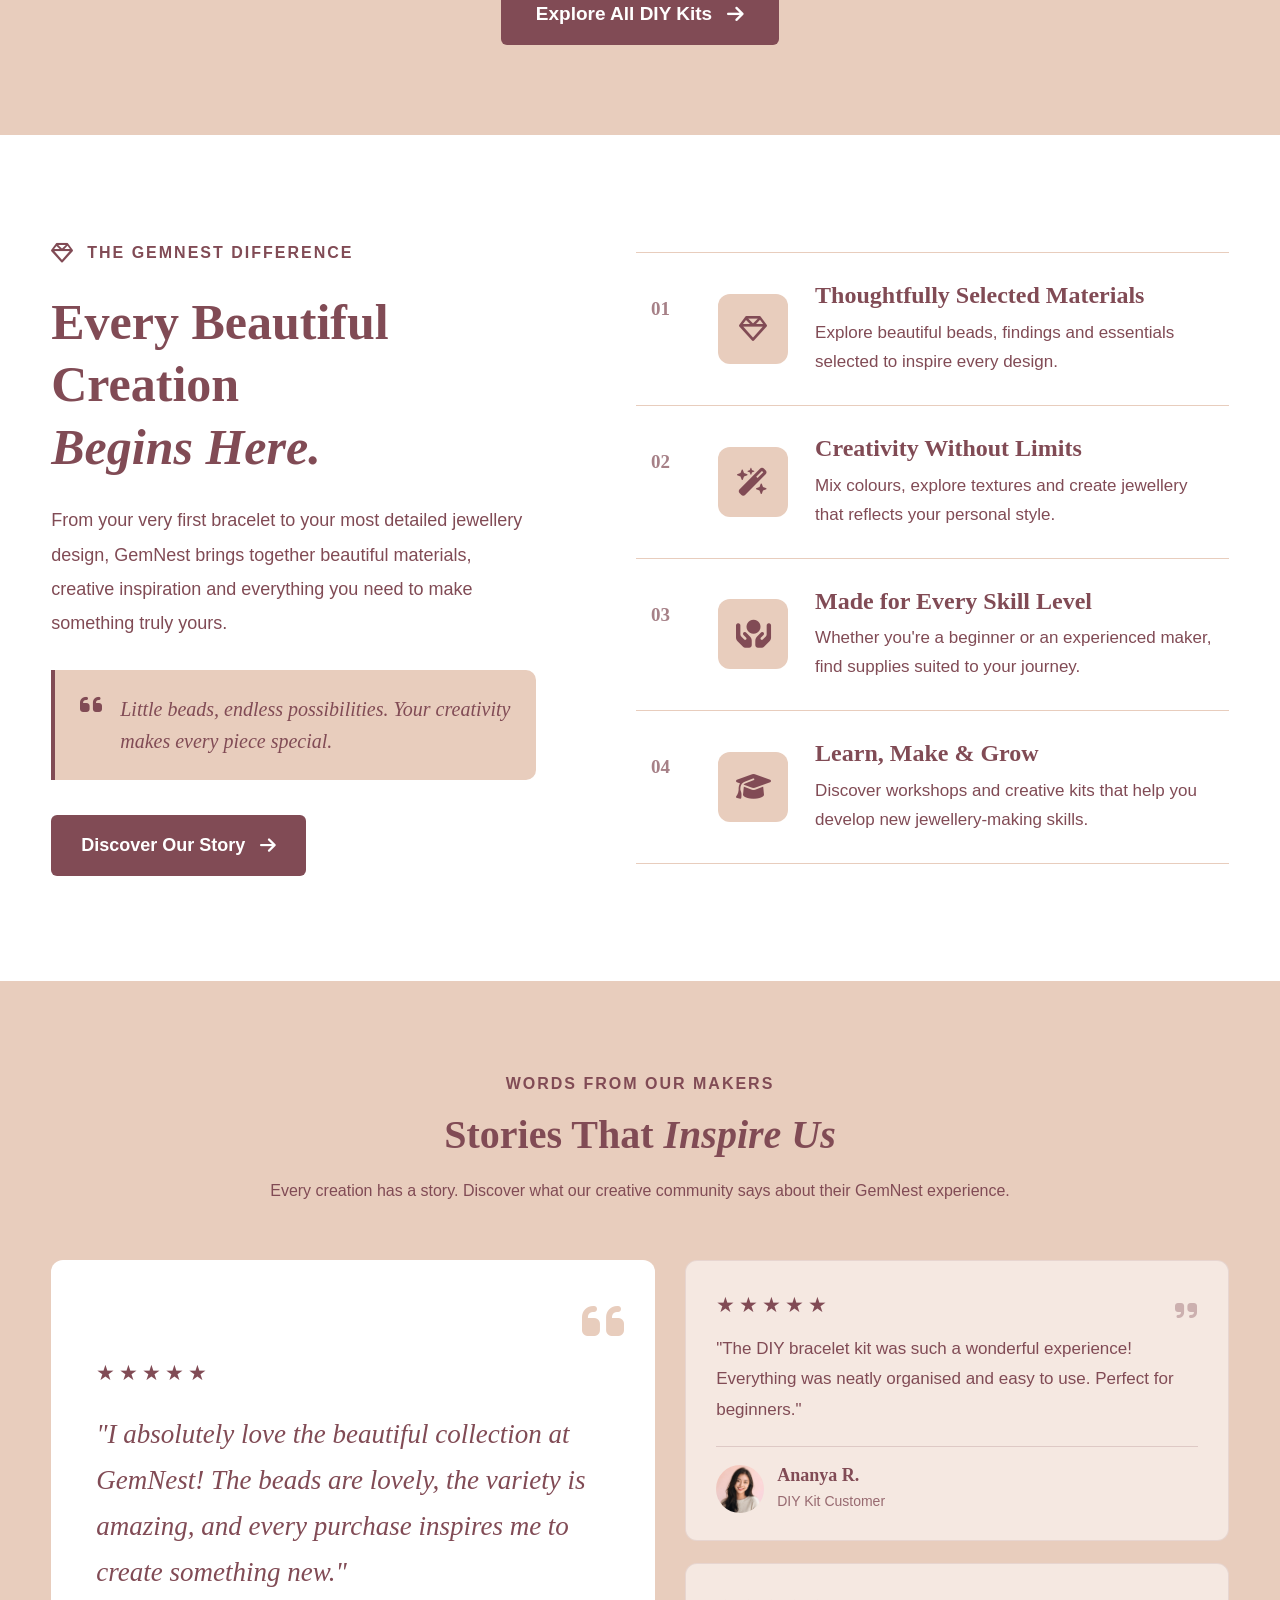
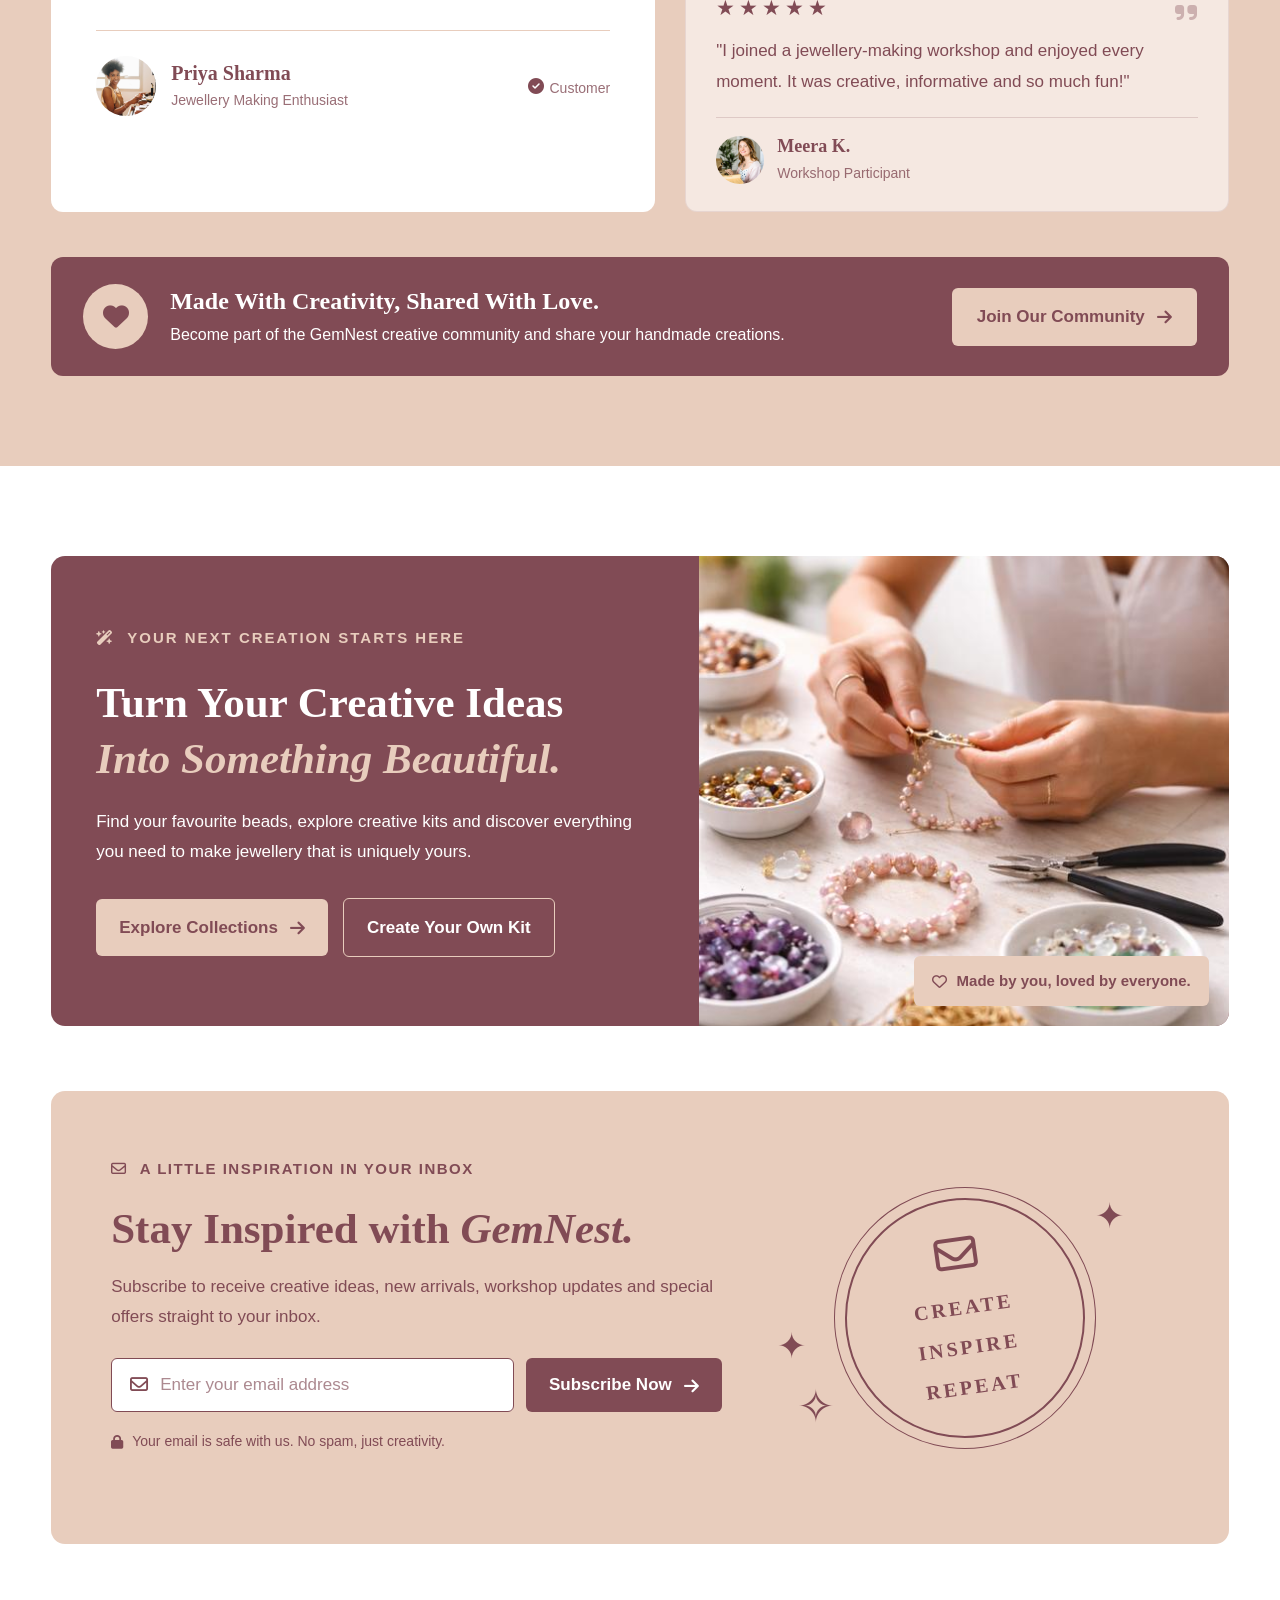
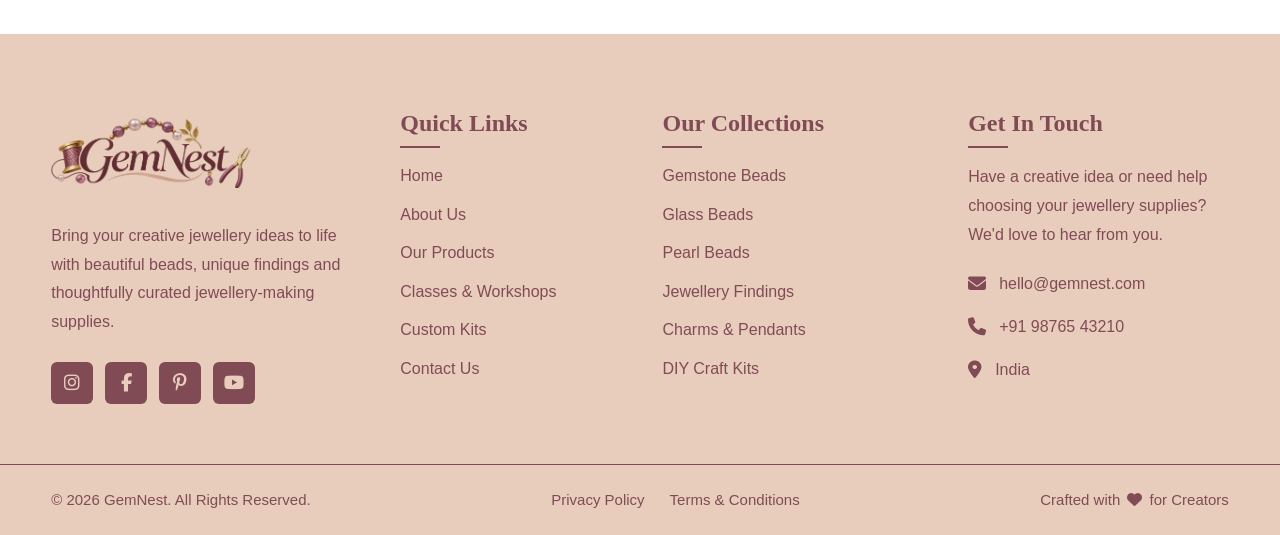
==== commit e70e4c9b: "Add files via upload" ====
--- a/index.html
+++ b/index.html
@@ -115,7 +115,7 @@
                     <li class="gem-mobile-home">
 
                         <div class="gem-mobile-home-row">
-                            <a href="index.html">Home</a>
+                            <a href="index.html" class="active">Home</a>
 
                             <button class="gem-home-toggle" id="gem-home-toggle" aria-label="Toggle home submenu"
                                 aria-expanded="false">
@@ -1495,4 +1495,4 @@
 
 </body>
 
-</html>+</html>
--- a/css/style.css
+++ b/css/style.css
@@ -0,0 +1,25486 @@
+/* ==============================
+   GEMNEST - GLOBAL STYLES
+================================ */
+
+/* Root Variables */
+
+:root {
+    --primary-color: #814B55;
+    --secondary-color: #E8CDBD;
+
+    --heading-font: 'Playfair Display', serif;
+    --body-font: 'DM Sans', sans-serif;
+}
+
+
+/* Reset CSS */
+
+* {
+    margin: 0;
+    padding: 0;
+    box-sizing: border-box;
+}
+
+
+/* HTML & Body */
+
+html {
+    scroll-behavior: smooth;
+}
+
+body {
+    font-family: var(--body-font);
+    font-size: 16px;
+    font-weight: 400;
+    color: var(--primary-color);
+    background-color: #ffffff;
+    line-height: 1.6;
+}
+
+
+/* Headings */
+
+h1,
+h2,
+h3,
+h4,
+h5,
+h6 {
+    font-family: var(--heading-font);
+    font-weight: 600;
+    line-height: 1.2;
+    color: var(--primary-color);
+}
+
+
+/* Paragraph */
+
+p {
+    font-family: var(--body-font);
+    font-size: 16px;
+    font-weight: 400;
+    line-height: 1.7;
+}
+
+
+/* Links */
+
+a {
+    text-decoration: none;
+    color: inherit;
+}
+
+
+/* Images */
+
+img {
+    max-width: 100%;
+    display: block;
+}
+
+
+/* Buttons */
+
+button {
+    font-family: var(--body-font);
+    font-size: 16px;
+    font-weight: 600;
+    border: none;
+    cursor: pointer;
+}
+
+
+/* Primary Button */
+
+.primary-btn {
+    background-color: var(--primary-color);
+    color: #ffffff;
+    padding: 13px 28px;
+    border-radius: 6px;
+    transition: 0.3s ease;
+}
+
+.primary-btn:hover {
+    background-color: var(--secondary-color);
+    color: var(--primary-color);
+}
+
+
+/* Secondary Button */
+
+.secondary-btn {
+    background-color: var(--secondary-color);
+    color: var(--primary-color);
+    padding: 13px 28px;
+    border-radius: 6px;
+    transition: 0.3s ease;
+}
+
+.secondary-btn:hover {
+    background-color: var(--primary-color);
+    color: #ffffff;
+}
+
+
+/* Container */
+
+.container {
+    width: 90%;
+    max-width: 1320px;
+    margin: 0 auto;
+}
+
+
+/* Section Spacing */
+
+section {
+    padding: 80px 0;
+}
+
+/* Section Heading */
+
+.section-heading {
+    text-align: center;
+    max-width: 750px;
+    margin: 0 auto 50px;
+}
+
+/* Subtitle */
+
+.section-subtitle {
+    display: inline-block;
+    font-family: var(--body-font);
+    font-size: 16px;
+    font-weight: 600;
+    color: var(--primary-color);
+    letter-spacing: 2px;
+    text-transform: uppercase;
+    margin-bottom: 12px;
+}
+
+/* Main Heading */
+
+.section-title {
+    font-family: var(--heading-font);
+    font-size: 40px;
+    font-weight: 600;
+    line-height: 1.3;
+    color: var(--primary-color);
+    margin-bottom: 16px;
+}
+
+/* Highlight Text */
+
+.section-title span {
+    color: var(--primary-color);
+    font-style: italic;
+}
+
+/* Description */
+
+.section-description {
+    font-family: var(--body-font);
+    font-size: 16px;
+    font-weight: 400;
+    line-height: 1.8;
+    color: var(--primary-color);
+}
+
+/******************************************************Header************************************************************/
+
+/* ======================================
+   GEMNEST HEADER
+====================================== */
+
+.gem-header {
+    width: 100%;
+    height: 90px;
+    position: fixed;
+    top: 0;
+    left: 0;
+    z-index: 9999;
+    background: #ffffff;
+    border-bottom: 1px solid var(--secondary-color);
+    box-shadow: 0 3px 18px rgba(129, 75, 85, 0.06);
+}
+
+.gem-header-container {
+    width: 92%;
+    max-width: 1440px;
+    height: 100%;
+    margin: 0 auto;
+    display: flex;
+    align-items: center;
+    justify-content: space-between;
+}
+
+/* Logo */
+
+.gem-logo {
+    display: flex;
+    align-items: center;
+    flex-shrink: 0;
+}
+
+.gem-logo img {
+    width: 190px;
+    height: 75px;
+    object-fit: contain;
+}
+
+/* Desktop Navigation */
+
+.gem-desktop-nav {
+    display: flex;
+    align-items: center;
+    position: absolute;
+    left: 50%;
+    transform: translateX(-50%);
+}
+
+.gem-nav-list {
+    display: flex;
+    align-items: center;
+    gap: 22px;
+    list-style: none;
+}
+
+.gem-nav-item {
+    position: relative;
+}
+
+.gem-nav-link {
+    display: flex;
+    align-items: center;
+    gap: 7px;
+    position: relative;
+    font-size: 16px;
+    font-weight: 600;
+    color: var(--primary-color);
+    transition: 0.3s ease;
+    white-space: nowrap;
+}
+
+.gem-nav-link:hover,
+.gem-nav-link.active {
+    color: var(--primary-color);
+}
+
+.gem-nav-link:not(.active):not(:hover) {
+    color: rgba(129, 75, 85, 0.76);
+}
+
+.gem-desktop-nav>.gem-nav-list>.gem-nav-item>.gem-nav-link.active::after {
+    content: "";
+    position: absolute;
+    bottom: -4px;
+    left: 0;
+    width: 100%;
+    height: 2px;
+    background: var(--primary-color);
+}
+
+.gem-desktop-nav>.gem-nav-list>.gem-home-dropdown>.gem-nav-link.active::after {
+    width: calc(100% - 19px);
+}
+
+.gem-nav-link i {
+    font-size: 12px;
+}
+
+/* Desktop Dropdown */
+
+.gem-dropdown-menu {
+    position: absolute;
+    top: 100%;
+    left: 0;
+    min-width: 175px;
+    padding: 12px 0;
+    margin-top: 24px;
+    background: #ffffff;
+    border: 1px solid var(--secondary-color);
+    border-radius: 8px;
+    box-shadow: 0 8px 25px rgba(129, 75, 85, 0.12);
+    list-style: none;
+    opacity: 0;
+    visibility: hidden;
+    transform: translateY(10px);
+    transition: 0.3s ease;
+}
+
+.gem-home-dropdown:hover .gem-dropdown-menu {
+    opacity: 1;
+    visibility: visible;
+    transform: translateY(0);
+}
+
+.gem-dropdown-menu a {
+    display: block;
+    padding: 11px 18px;
+    color: var(--primary-color);
+    font-size: 15px;
+    font-weight: 500;
+    transition: 0.3s ease;
+}
+
+.gem-dropdown-menu a:hover {
+    background: var(--secondary-color);
+}
+
+/* Desktop Actions */
+
+.gem-header-actions {
+    display: flex;
+    align-items: center;
+    gap: 10px;
+}
+
+.gem-icon-btn {
+    min-height: 44px;
+    padding: 12px 16px;
+    background: var(--secondary-color);
+    color: var(--primary-color);
+    border-radius: 6px;
+    font-size: 16px;
+    font-weight: 600;
+    display: flex;
+    align-items: center;
+    justify-content: center;
+    gap: 9px;
+    white-space: nowrap;
+    transition: 0.3s ease;
+}
+
+.gem-icon-btn:hover {
+    background: var(--primary-color);
+    color: #ffffff;
+}
+
+/* Login Button */
+
+.gem-login-btn {
+    display: flex;
+    align-items: center;
+    gap: 10px;
+    padding: 9px 20px;
+    background: var(--primary-color);
+    color: #ffffff;
+    border-radius: 6px;
+    font-size: 16px;
+    font-weight: 600;
+    transition: 0.3s ease;
+}
+
+.gem-login-btn:hover {
+    background: var(--secondary-color);
+    color: var(--primary-color);
+}
+
+/* Menu Toggle */
+
+.gem-menu-toggle {
+    display: none;
+    width: 45px;
+    height: 45px;
+    background: var(--primary-color);
+    color: #ffffff;
+    border-radius: 6px;
+    font-size: 21px;
+    align-items: center;
+    justify-content: center;
+}
+
+/* Mobile Menu Default */
+
+.gem-mobile-menu {
+    display: none;
+}
+
+/* ======================================
+   RESPONSIVE HEADER
+   TABLET + MOBILE (1024px)
+====================================== */
+
+@media (max-width: 1024px) {
+
+    .gem-header {
+        height: 80px;
+    }
+
+    .gem-header-container {
+        width: 92%;
+    }
+
+    .gem-desktop-nav {
+        position: static;
+        transform: none;
+    }
+
+    .gem-logo img {
+        width: 165px;
+        height: 68px;
+    }
+
+    .gem-desktop-nav,
+    .gem-header-actions {
+        display: none;
+    }
+
+    .gem-menu-toggle {
+        display: flex;
+    }
+
+    /* Mobile Menu */
+
+    .gem-mobile-menu {
+        display: block;
+        position: absolute;
+        top: 100%;
+        left: 0;
+        width: 100%;
+        max-height: calc(100vh - 80px);
+        overflow-y: auto;
+        background: #ffffff;
+        border-top: 1px solid var(--secondary-color);
+        box-shadow: 0 10px 20px rgba(129, 75, 85, 0.12);
+        padding: 20px 5% 25px;
+        opacity: 0;
+        visibility: hidden;
+        transform: translateY(-10px);
+        transition: 0.3s ease;
+    }
+
+    .gem-mobile-menu.active {
+        opacity: 1;
+        visibility: visible;
+        transform: translateY(0);
+    }
+
+    .gem-mobile-nav-list {
+        list-style: none;
+    }
+
+    .gem-mobile-nav-list>li {
+        border-bottom: 1px solid var(--secondary-color);
+    }
+
+    .gem-mobile-nav-list>li>a,
+    .gem-mobile-home-row>a {
+        display: block;
+        padding: 13px 5px;
+        color: rgba(129, 75, 85, 0.76);
+        font-size: 16px;
+        font-weight: 600;
+    }
+
+    .gem-mobile-nav-list>li>a.active,
+    .gem-mobile-home-row>a.active {
+        color: var(--primary-color);
+        font-weight: 700;
+    }
+
+    /* Mobile Home Dropdown */
+
+    .gem-mobile-home-row {
+        display: flex;
+        align-items: center;
+        justify-content: space-between;
+    }
+
+    .gem-home-toggle {
+        width: 38px;
+        height: 38px;
+        background: var(--secondary-color);
+        color: var(--primary-color);
+        border-radius: 5px;
+        transition: 0.3s ease;
+    }
+
+    .gem-home-toggle.active i {
+        transform: rotate(180deg);
+    }
+
+    .gem-home-toggle i {
+        transition: 0.3s ease;
+    }
+
+    .gem-mobile-dropdown {
+        display: none;
+        list-style: none;
+        padding: 0 15px 10px;
+    }
+
+    .gem-mobile-dropdown.active {
+        display: block;
+    }
+
+    .gem-mobile-dropdown a {
+        display: block;
+        padding: 10px;
+        color: var(--primary-color);
+        font-size: 15px;
+        font-weight: 500;
+    }
+
+    /* Mobile Actions */
+
+    .gem-mobile-actions {
+        padding-top: 22px;
+    }
+
+    .gem-mobile-settings {
+        display: flex;
+        gap: 12px;
+        margin-bottom: 18px;
+    }
+
+    .gem-mobile-setting-btn {
+        flex: 1;
+        min-height: 46px;
+        display: flex;
+        align-items: center;
+        justify-content: center;
+        gap: 9px;
+        background: var(--secondary-color);
+        color: var(--primary-color);
+        border-radius: 6px;
+        padding: 12px 24px;
+        font-size: 16px;
+        font-weight: 600;
+    }
+
+    .gem-mobile-login {
+        display: flex;
+        justify-content: center;
+        align-items: center;
+        gap: 10px;
+        width: 100%;
+        min-height: 46px;
+        padding: 12px 24px;
+        background: var(--primary-color);
+        color: #ffffff;
+        border-radius: 6px;
+        font-size: 16px;
+        font-weight: 600;
+    }
+
+}
+
+
+/* ======================================
+   SMALL MOBILE
+====================================== */
+
+@media (max-width: 480px) {
+
+    .gem-header {
+        height: 75px;
+    }
+
+    .gem-logo img {
+        width: 145px;
+        height: 62px;
+    }
+
+    .gem-menu-toggle {
+        width: 42px;
+        height: 42px;
+    }
+
+    .gem-mobile-menu {
+        max-height: calc(100vh - 75px);
+    }
+
+    .gem-mobile-settings {
+        flex-direction: column;
+    }
+
+}
+
+/* ======================================
+   GEMNEST DARK MODE
+====================================== */
+
+html.dark-mode body {
+    background: #241c1e;
+    color: var(--secondary-color);
+}
+
+html.dark-mode .gem-header {
+    background: #241c1e;
+    border-bottom-color: var(--primary-color);
+}
+
+html.dark-mode .gem-nav-link,
+html.dark-mode .gem-mobile-nav-list>li>a,
+html.dark-mode .gem-mobile-home-row>a {
+    color: var(--secondary-color);
+}
+
+html.dark-mode .gem-nav-link:not(.active):not(:hover) {
+    color: rgba(232, 205, 189, 0.76);
+}
+
+html.dark-mode .gem-mobile-nav-list>li>a:not(.active):not(:hover),
+html.dark-mode .gem-mobile-home-row>a:not(.active):not(:hover) {
+    color: rgba(232, 205, 189, 0.76);
+}
+
+html.dark-mode .gem-mobile-nav-list>li>a.active,
+html.dark-mode .gem-mobile-home-row>a.active {
+    color: var(--secondary-color);
+    font-weight: 700;
+}
+
+html.dark-mode .gem-dropdown-menu,
+html.dark-mode .gem-mobile-menu {
+    background: #302326;
+}
+
+html.dark-mode .gem-dropdown-menu a,
+html.dark-mode .gem-mobile-dropdown a {
+    color: var(--secondary-color);
+}
+
+html.dark-mode .gem-dropdown-menu a:hover {
+    background: var(--primary-color);
+}
+
+html.dark-mode .gem-mobile-nav-list>li {
+    border-bottom-color: var(--primary-color);
+}
+
+html.dark-mode .gem-icon-btn,
+html.dark-mode .gem-mobile-setting-btn,
+html.dark-mode .gem-home-toggle {
+    background: var(--primary-color);
+    color: #ffffff;
+}
+
+html.dark-mode .gem-mobile-menu {
+    border-top-color: var(--primary-color);
+}
+
+html.dark-mode .gem-nav-link.active::after {
+    background: var(--secondary-color);
+}
+
+/* RTL Mode */
+
+html[dir="rtl"] .gem-desktop-nav>.gem-nav-list>.gem-nav-item>.gem-nav-link.active::after {
+    left: auto;
+    right: 0;
+}
+
+html[dir="rtl"] .gem-dropdown-menu {
+    left: auto;
+    right: 0;
+}
+
+html[dir="rtl"] .gem-mobile-home-row {
+    flex-direction: row-reverse;
+}
+
+html[dir="rtl"] .gem-mobile-settings {
+    direction: rtl;
+}
+
+html[dir="rtl"] .gem-mobile-nav-list,
+html[dir="rtl"] .gem-mobile-dropdown {
+    text-align: right;
+}
+
+body {
+    padding-top: 90px;
+}
+
+@media (max-width: 1024px) {
+    body {
+        padding-top: 80px;
+    }
+}
+
+@media (max-width: 480px) {
+    body {
+        padding-top: 75px;
+    }
+}
+
+.gem-nav-link,
+.gem-login-btn,
+.gem-mobile-nav-list>li>a,
+.gem-mobile-home-row>a {
+    font-size: 18px;
+}
+
+.gem-nav-link {
+    font-size: 17px;
+}
+
+.gem-dropdown-menu a,
+.gem-mobile-dropdown a {
+    font-size: 17px;
+}
+
+/*****************************************************Footer*************************************************************/
+
+/* ======================================
+   GEMNEST FOOTER
+====================================== */
+
+.gem-footer {
+    width: 100%;
+    background: var(--secondary-color);
+    color: var(--primary-color);
+}
+
+/* Footer Main */
+
+.gem-footer-main {
+    padding: 75px 0 60px;
+}
+
+.gem-footer-container {
+    width: 92%;
+    max-width: 1440px;
+    margin: 0 auto;
+
+    display: grid;
+    grid-template-columns: 1.4fr 1fr 1.2fr 1.2fr;
+    gap: 45px;
+}
+
+/* Brand */
+
+.gem-footer-logo {
+    display: inline-block;
+    margin-bottom: 20px;
+}
+
+.gem-footer-logo img {
+    width: 200px;
+    height: 85px;
+    object-fit: contain;
+}
+
+.gem-footer-brand p,
+.gem-footer-contact>p {
+    font-size: 16px;
+    font-weight: 400;
+    line-height: 1.8;
+    margin-bottom: 22px;
+    max-width: 360px;
+}
+
+/* Footer Headings */
+
+.gem-footer-links h3,
+.gem-footer-contact h3 {
+    font-family: var(--heading-font);
+    font-size: 24px;
+    font-weight: 600;
+    color: var(--primary-color);
+    margin-bottom: 25px;
+    position: relative;
+}
+
+.gem-footer-links h3::after,
+.gem-footer-contact h3::after {
+    content: "";
+    position: absolute;
+    left: 0;
+    bottom: -10px;
+    width: 40px;
+    height: 2px;
+    background: var(--primary-color);
+}
+
+/* Footer Links */
+
+.gem-footer-links ul {
+    list-style: none;
+}
+
+.gem-footer-links ul li {
+    margin-bottom: 13px;
+}
+
+.gem-footer-links ul li a {
+    font-size: 16px;
+    font-weight: 500;
+    color: var(--primary-color);
+    transition: 0.3s ease;
+}
+
+.gem-footer-links ul li a:hover {
+    padding-left: 7px;
+    opacity: 0.75;
+}
+
+/* Social Icons */
+
+.gem-footer-social {
+    display: flex;
+    align-items: center;
+    gap: 12px;
+    margin-top: 25px;
+}
+
+.gem-footer-social a {
+    width: 42px;
+    height: 42px;
+    display: flex;
+    align-items: center;
+    justify-content: center;
+
+    background: var(--primary-color);
+    color: var(--secondary-color);
+
+    border-radius: 6px;
+    font-size: 18px;
+    transition: 0.3s ease;
+}
+
+.gem-footer-social a:hover {
+    background: var(--secondary-color);
+    color: var(--primary-color);
+    outline: 1px solid var(--primary-color);
+}
+
+/* Contact Details */
+
+.gem-footer-contact-item {
+    display: flex;
+    align-items: flex-start;
+    gap: 13px;
+    margin-bottom: 17px;
+    font-size: 16px;
+    font-weight: 500;
+}
+
+.gem-footer-contact-item i {
+    font-size: 18px;
+    margin-top: 4px;
+    color: var(--primary-color);
+}
+
+.gem-footer-contact-item a {
+    color: var(--primary-color);
+    transition: 0.3s ease;
+}
+
+.gem-footer-contact-item a:hover {
+    opacity: 0.7;
+}
+
+/* Footer Bottom */
+
+.gem-footer-bottom {
+    border-top: 1px solid var(--primary-color);
+    padding: 22px 0;
+}
+
+.gem-footer-bottom-container {
+    width: 92%;
+    max-width: 1440px;
+    margin: 0 auto;
+
+    display: flex;
+    align-items: center;
+    justify-content: space-between;
+    gap: 20px;
+}
+
+.gem-footer-bottom p {
+    font-size: 15px;
+    font-weight: 500;
+}
+
+.gem-footer-bottom-links {
+    display: flex;
+    align-items: center;
+    gap: 25px;
+}
+
+.gem-footer-bottom-links a {
+    font-size: 15px;
+    font-weight: 500;
+    color: var(--primary-color);
+}
+
+.gem-footer-bottom-links a:hover {
+    text-decoration: underline;
+}
+
+.gem-footer-credit i {
+    color: var(--primary-color);
+    margin: 0 3px;
+}
+
+/* ======================================
+   DARK MODE
+====================================== */
+
+html.dark-mode .gem-footer {
+    background: #302326;
+    color: var(--secondary-color);
+}
+
+html.dark-mode .gem-footer-links h3,
+html.dark-mode .gem-footer-contact h3,
+html.dark-mode .gem-footer-links ul li a,
+html.dark-mode .gem-footer-brand p,
+html.dark-mode .gem-footer-contact>p,
+html.dark-mode .gem-footer-contact-item,
+html.dark-mode .gem-footer-contact-item a,
+html.dark-mode .gem-footer-contact-item i,
+html.dark-mode .gem-footer-bottom p,
+html.dark-mode .gem-footer-bottom-links a {
+    color: var(--secondary-color);
+}
+
+html.dark-mode .gem-footer-links h3::after,
+html.dark-mode .gem-footer-contact h3::after {
+    background: var(--secondary-color);
+}
+
+html.dark-mode .gem-footer-social a {
+    background: var(--secondary-color);
+    color: var(--primary-color);
+}
+
+html.dark-mode .gem-footer-social a:hover {
+    background: var(--primary-color);
+    color: var(--secondary-color);
+    outline-color: var(--secondary-color);
+}
+
+html.dark-mode .gem-footer-bottom {
+    border-top-color: var(--primary-color);
+}
+
+html.dark-mode .gem-footer-credit i {
+    color: var(--secondary-color);
+}
+
+/* ======================================
+   RTL MODE
+====================================== */
+
+html[dir="rtl"] .gem-footer {
+    text-align: right;
+}
+
+html[dir="rtl"] .gem-footer-links h3::after,
+html[dir="rtl"] .gem-footer-contact h3::after {
+    left: auto;
+    right: 0;
+}
+
+html[dir="rtl"] .gem-footer-links ul li a:hover {
+    padding-left: 0;
+    padding-right: 7px;
+}
+
+html[dir="rtl"] .gem-footer-social,
+html[dir="rtl"] .gem-footer-contact-item {
+    flex-direction: row-reverse;
+}
+
+html[dir="rtl"] .gem-footer-bottom-container {
+    direction: rtl;
+}
+
+/* ======================================
+   RESPONSIVE FOOTER
+====================================== */
+
+@media (max-width: 1024px) {
+
+    .gem-footer-container {
+        grid-template-columns: repeat(2, 1fr);
+        gap: 45px 35px;
+    }
+
+    .gem-footer-bottom-container {
+        flex-wrap: wrap;
+        justify-content: center;
+        text-align: center;
+    }
+
+}
+
+@media (max-width: 600px) {
+
+    .gem-footer-main {
+        padding: 55px 0 40px;
+    }
+
+    .gem-footer-container {
+        grid-template-columns: 1fr;
+        gap: 35px;
+    }
+
+    .gem-footer-logo img {
+        width: 180px;
+        height: 75px;
+    }
+
+    .gem-footer-links h3,
+    .gem-footer-contact h3 {
+        margin-bottom: 23px;
+    }
+
+    .gem-footer-bottom-container {
+        flex-direction: column;
+        gap: 15px;
+    }
+
+    .gem-footer-bottom-links {
+        flex-wrap: wrap;
+        justify-content: center;
+        gap: 15px;
+    }
+
+    .gem-footer-bottom p {
+        text-align: center;
+    }
+
+}
+
+/*************************************************Home page 1 *****************************************************/
+
+/* ======================================
+   GEMNEST HERO SECTION
+====================================== */
+
+.gem-hero {
+    width: 100%;
+    background: var(--secondary-color);
+    overflow: hidden;
+    padding: 65px 0;
+}
+
+.gem-hero-container {
+    width: 92%;
+    max-width: 1440px;
+    margin: 0 auto;
+
+    display: grid;
+    grid-template-columns: 0.95fr 1.05fr;
+    align-items: center;
+    gap: 45px;
+}
+
+/* Hero Content */
+
+.gem-hero-content {
+    padding: 25px 0;
+}
+
+/* Subtitle */
+
+.gem-hero-subtitle {
+    display: flex;
+    align-items: center;
+    gap: 15px;
+
+    font-family: var(--body-font);
+    font-size: 16px;
+    font-weight: 600;
+    letter-spacing: 3px;
+    color: var(--primary-color);
+
+    margin-bottom: 25px;
+}
+
+.gem-hero-subtitle span {
+    width: 35px;
+    height: 1px;
+    background: var(--primary-color);
+}
+
+/* Hero Heading */
+
+.gem-hero-content h1 {
+    font-family: var(--heading-font);
+    font-size: 58px;
+    font-weight: 600;
+    line-height: 1.2;
+    color: var(--primary-color);
+    margin-bottom: 22px;
+}
+
+.gem-hero-content h1 span {
+    display: block;
+    font-style: italic;
+}
+
+/* Hero Description */
+
+.gem-hero-content>p {
+    max-width: 560px;
+    font-family: var(--body-font);
+    font-size: 18px;
+    font-weight: 400;
+    line-height: 1.8;
+    color: var(--primary-color);
+    margin-bottom: 32px;
+}
+
+/* Hero Buttons */
+
+.gem-hero-buttons {
+    display: flex;
+    align-items: center;
+    gap: 18px;
+    flex-wrap: wrap;
+}
+
+.gem-hero-primary-btn,
+.gem-hero-secondary-btn {
+    display: inline-flex;
+    align-items: center;
+    justify-content: center;
+    gap: 12px;
+
+    padding: 16px 27px;
+    border-radius: 6px;
+
+    font-family: var(--body-font);
+    font-size: 18px;
+    font-weight: 600;
+
+    transition: 0.3s ease;
+}
+
+/* Primary Button */
+
+.gem-hero-primary-btn {
+    background: var(--primary-color);
+    color: #ffffff;
+}
+
+.gem-hero-primary-btn:hover {
+    background: #ffffff;
+    color: var(--primary-color);
+}
+
+/* Secondary Button */
+
+.gem-hero-secondary-btn {
+    background: transparent;
+    color: var(--primary-color);
+    border: 1px solid var(--primary-color);
+}
+
+.gem-hero-secondary-btn:hover {
+    background: var(--primary-color);
+    color: #ffffff;
+}
+
+/* Hero Highlights */
+
+.gem-hero-highlights {
+    display: flex;
+    align-items: center;
+    gap: 25px;
+    margin-top: 38px;
+    flex-wrap: wrap;
+}
+
+.gem-hero-highlight {
+    display: flex;
+    align-items: center;
+    gap: 9px;
+
+    color: var(--primary-color);
+    font-family: var(--body-font);
+    font-size: 15px;
+    font-weight: 600;
+}
+
+.gem-hero-highlight i {
+    font-size: 18px;
+}
+
+/* Hero Image */
+
+.gem-hero-image {
+    width: 100%;
+    height: 550px;
+    overflow: hidden;
+    border-radius: 12px;
+}
+
+.gem-hero-image img {
+    width: 100%;
+    height: 100%;
+    object-fit: cover;
+    object-position: center;
+    border-radius: 12px;
+    transition: transform 0.6s ease;
+}
+
+.gem-hero-image:hover img {
+    transform: scale(1.03);
+}
+
+/* ======================================
+   GEMNEST HERO DARK MODE
+====================================== */
+
+html.dark-mode .gem-hero {
+    background: #302326;
+}
+
+html.dark-mode .gem-hero-content h1,
+html.dark-mode .gem-hero-content>p,
+html.dark-mode .gem-hero-subtitle,
+html.dark-mode .gem-hero-highlight {
+    color: var(--secondary-color);
+}
+
+html.dark-mode .gem-hero-subtitle span {
+    background: var(--secondary-color);
+}
+
+html.dark-mode .gem-hero-primary-btn {
+    background: var(--secondary-color);
+    color: var(--primary-color);
+}
+
+html.dark-mode .gem-hero-primary-btn:hover {
+    background: var(--primary-color);
+    color: #ffffff;
+}
+
+html.dark-mode .gem-hero-secondary-btn {
+    border-color: var(--secondary-color);
+    color: var(--secondary-color);
+}
+
+html.dark-mode .gem-hero-secondary-btn:hover {
+    background: var(--secondary-color);
+    color: var(--primary-color);
+}
+
+/* ======================================
+   GEMNEST HERO RTL MODE
+====================================== */
+
+html[dir="rtl"] .gem-hero-content {
+    text-align: right;
+}
+
+html[dir="rtl"] .gem-hero-subtitle {
+    flex-direction: row-reverse;
+    letter-spacing: 1px;
+}
+
+html[dir="rtl"] .gem-hero-content h1 span {
+    direction: rtl;
+}
+
+html[dir="rtl"] .gem-hero-buttons,
+html[dir="rtl"] .gem-hero-highlights {
+    flex-direction: row-reverse;
+}
+
+html[dir="rtl"] .gem-hero-highlight {
+    flex-direction: row-reverse;
+}
+
+/* ======================================
+   GEMNEST COLLECTIONS SECTION
+====================================== */
+
+.gem-collections {
+    width: 100%;
+    padding: 85px 0;
+    background: #ffffff;
+}
+
+.gem-collections-container {
+    width: 92%;
+    max-width: 1440px;
+    margin: 0 auto;
+}
+
+/* Collections Grid */
+
+.gem-collections-grid {
+    display: grid;
+    grid-template-columns: repeat(4, 1fr);
+    gap: 25px;
+    margin-top: 55px;
+}
+
+/* Collection Card */
+
+.gem-collection-card {
+    background: var(--secondary-color);
+    border-radius: 12px;
+    overflow: hidden;
+    transition: transform 0.35s ease, box-shadow 0.35s ease;
+}
+
+.gem-collection-card:hover {
+    transform: translateY(-8px);
+    box-shadow: 0 15px 35px rgba(129, 75, 85, 0.14);
+}
+
+/* Collection Image */
+
+.gem-collection-image {
+    width: 100%;
+    height: 250px;
+    position: relative;
+    overflow: hidden;
+}
+
+.gem-collection-image img {
+    width: 100%;
+    height: 100%;
+    object-fit: cover;
+    transition: transform 0.5s ease;
+}
+
+.gem-collection-card:hover .gem-collection-image img {
+    transform: scale(1.08);
+}
+
+/* Number */
+
+.gem-collection-number {
+    position: absolute;
+    top: 15px;
+    left: 15px;
+    width: 42px;
+    height: 42px;
+
+    display: flex;
+    align-items: center;
+    justify-content: center;
+
+    background: var(--primary-color);
+    color: #ffffff;
+    border-radius: 50%;
+
+    font-family: var(--body-font);
+    font-size: 15px;
+    font-weight: 600;
+}
+
+/* Collection Content */
+
+.gem-collection-content {
+    padding: 25px 23px 28px;
+}
+
+.gem-collection-label {
+    display: block;
+    color: var(--primary-color);
+    font-family: var(--body-font);
+    font-size: 14px;
+    font-weight: 600;
+    letter-spacing: 1.2px;
+    text-transform: uppercase;
+    margin-bottom: 10px;
+}
+
+.gem-collection-content h3 {
+    font-family: var(--heading-font);
+    font-size: 25px;
+    font-weight: 600;
+    color: var(--primary-color);
+    margin-bottom: 12px;
+}
+
+.gem-collection-content p {
+    font-family: var(--body-font);
+    font-size: 16px;
+    font-weight: 400;
+    line-height: 1.7;
+    color: var(--primary-color);
+    margin-bottom: 22px;
+}
+
+/* Collection Link */
+
+.gem-collection-link {
+    display: inline-flex;
+    align-items: center;
+    gap: 12px;
+
+    padding: 12px 20px;
+
+    background: var(--primary-color);
+    color: #ffffff;
+
+    border-radius: 6px;
+
+    font-family: var(--body-font);
+    font-size: 16px;
+    font-weight: 600;
+
+    transition: 0.3s ease;
+}
+
+.gem-collection-link i {
+    transition: transform 0.3s ease;
+}
+
+.gem-collection-link:hover {
+    background: #ffffff;
+    color: var(--primary-color);
+}
+
+.gem-collection-link:hover i {
+    transform: translateX(5px);
+}
+
+/* ======================================
+   COLLECTIONS DARK MODE
+====================================== */
+
+html.dark-mode .gem-collections {
+    background: #241c1e;
+}
+
+html.dark-mode .gem-collection-card {
+    background: #302326;
+}
+
+html.dark-mode .gem-collection-label,
+html.dark-mode .gem-collection-content h3,
+html.dark-mode .gem-collection-content p {
+    color: var(--secondary-color);
+}
+
+html.dark-mode .gem-collection-number {
+    background: var(--secondary-color);
+    color: var(--primary-color);
+}
+
+html.dark-mode .gem-collection-link {
+    background: var(--secondary-color);
+    color: var(--primary-color);
+}
+
+html.dark-mode .gem-collection-link:hover {
+    background: var(--primary-color);
+    color: #ffffff;
+}
+
+html.dark-mode .gem-collection-card:hover {
+    box-shadow: 0 15px 35px rgba(0, 0, 0, 0.25);
+}
+
+/* ======================================
+   COLLECTIONS RTL MODE
+====================================== */
+
+html[dir="rtl"] .gem-collections {
+    direction: rtl;
+}
+
+html[dir="rtl"] .gem-collection-content {
+    text-align: right;
+}
+
+html[dir="rtl"] .gem-collection-number {
+    left: auto;
+    right: 15px;
+}
+
+html[dir="rtl"] .gem-collection-link {
+    flex-direction: row-reverse;
+}
+
+html[dir="rtl"] .gem-collection-link:hover i {
+    transform: translateX(-5px);
+}
+
+
+/* ======================================
+   GEMNEST ABOUT SECTION
+====================================== */
+
+.gem-about {
+    width: 100%;
+    padding: 90px 0;
+    background: var(--secondary-color);
+    overflow: hidden;
+}
+
+.gem-about-container {
+    width: 92%;
+    max-width: 1440px;
+    margin: 0 auto;
+
+    display: grid;
+    grid-template-columns: 1fr 1.15fr;
+    align-items: center;
+    gap: 75px;
+}
+
+/* About Visual */
+
+.gem-about-visual {
+    position: relative;
+    min-height: 560px;
+}
+
+.gem-about-main-image {
+    width: 85%;
+    height: 500px;
+    overflow: hidden;
+    border-radius: 12px;
+}
+
+.gem-about-main-image img,
+.gem-about-small-image img {
+    width: 100%;
+    height: 100%;
+    object-fit: cover;
+    transition: transform 0.5s ease;
+}
+
+.gem-about-main-image:hover img,
+.gem-about-small-image:hover img {
+    transform: scale(1.05);
+}
+
+/* Small Image */
+
+.gem-about-small-image {
+    position: absolute;
+    width: 47%;
+    height: 270px;
+    right: 0;
+    bottom: 0;
+    overflow: hidden;
+    border: 8px solid var(--secondary-color);
+    border-radius: 12px;
+}
+
+/* Handmade Badge */
+
+.gem-about-badge {
+    position: absolute;
+    top: 35px;
+    left: 30px;
+
+    display: flex;
+    align-items: center;
+    gap: 15px;
+
+    padding: 15px 22px;
+    background: var(--primary-color);
+    color: #ffffff;
+
+    border-radius: 6px;
+}
+
+.gem-about-badge i {
+    font-size: 32px;
+}
+
+.gem-about-badge span {
+    font-size: 17px;
+    font-weight: 600;
+    line-height: 1.4;
+}
+
+/* About Content */
+
+.gem-about-content {
+    width: 100%;
+}
+
+/* Subtitle */
+
+.gem-about-subtitle {
+    display: flex;
+    align-items: center;
+    gap: 15px;
+
+    color: var(--primary-color);
+    font-family: var(--body-font);
+    font-size: 16px;
+    font-weight: 600;
+    letter-spacing: 2px;
+
+    margin-bottom: 22px;
+}
+
+.gem-about-subtitle span {
+    width: 35px;
+    height: 1px;
+    background: var(--primary-color);
+}
+
+/* Heading */
+
+.gem-about-content h2 {
+    font-family: var(--heading-font);
+    font-size: 48px;
+    font-weight: 600;
+    line-height: 1.25;
+    color: var(--primary-color);
+    margin-bottom: 22px;
+}
+
+.gem-about-content h2 span {
+    display: block;
+    font-style: italic;
+}
+
+/* Description */
+
+.gem-about-description {
+    font-family: var(--body-font);
+    font-size: 17px;
+    font-weight: 400;
+    line-height: 1.8;
+    color: var(--primary-color);
+    margin-bottom: 30px;
+}
+
+/* Features */
+
+.gem-about-features {
+    display: flex;
+    flex-direction: column;
+    gap: 18px;
+    margin-bottom: 30px;
+}
+
+.gem-about-feature {
+    display: flex;
+    align-items: center;
+    gap: 20px;
+
+    padding: 15px 20px;
+    background: rgba(255, 255, 255, 0.32);
+    border-radius: 12px;
+    transition: 0.3s ease;
+}
+
+.gem-about-feature:hover {
+    background: rgba(255, 255, 255, 0.65);
+    transform: translateX(5px);
+}
+
+/* Feature Icon */
+
+.gem-about-feature-icon {
+    width: 70px;
+    height: 70px;
+    flex-shrink: 0;
+
+    display: flex;
+    align-items: center;
+    justify-content: center;
+
+    background: var(--primary-color);
+    color: #ffffff;
+    border-radius: 12px;
+
+    font-size: 26px;
+}
+
+/* Feature Text */
+
+.gem-about-feature h3 {
+    font-family: var(--heading-font);
+    font-size: 23px;
+    font-weight: 600;
+    color: var(--primary-color);
+    margin-bottom: 4px;
+}
+
+.gem-about-feature p {
+    font-family: var(--body-font);
+    font-size: 16px;
+    font-weight: 400;
+    color: var(--primary-color);
+    line-height: 1.6;
+}
+
+/* About Button */
+
+.gem-about-btn {
+    display: inline-flex;
+    align-items: center;
+    gap: 15px;
+
+    padding: 15px 28px;
+
+    background: var(--primary-color);
+    color: #ffffff;
+
+    border-radius: 6px;
+
+    font-family: var(--body-font);
+    font-size: 18px;
+    font-weight: 600;
+
+    transition: 0.3s ease;
+}
+
+.gem-about-btn:hover {
+    background: #ffffff;
+    color: var(--primary-color);
+}
+
+.gem-about-btn i {
+    transition: transform 0.3s ease;
+}
+
+.gem-about-btn:hover i {
+    transform: translateX(5px);
+}
+
+/* ======================================
+   GEMNEST ABOUT DARK MODE
+====================================== */
+
+html.dark-mode .gem-about {
+    background: #241c1e;
+}
+
+html.dark-mode .gem-about-subtitle,
+html.dark-mode .gem-about-content h2,
+html.dark-mode .gem-about-description,
+html.dark-mode .gem-about-feature h3,
+html.dark-mode .gem-about-feature p {
+    color: var(--secondary-color);
+}
+
+html.dark-mode .gem-about-subtitle span {
+    background: var(--secondary-color);
+}
+
+html.dark-mode .gem-about-small-image {
+    border-color: #241c1e;
+}
+
+html.dark-mode .gem-about-feature {
+    background: #302326;
+}
+
+html.dark-mode .gem-about-feature:hover {
+    background: #49343a;
+}
+
+html.dark-mode .gem-about-feature-icon {
+    background: var(--secondary-color);
+    color: var(--primary-color);
+}
+
+html.dark-mode .gem-about-btn {
+    background: var(--secondary-color);
+    color: var(--primary-color);
+}
+
+html.dark-mode .gem-about-btn:hover {
+    background: var(--primary-color);
+    color: #ffffff;
+}
+
+/* ======================================
+   GEMNEST ABOUT RTL MODE
+====================================== */
+
+html[dir="rtl"] .gem-about {
+    direction: rtl;
+}
+
+html[dir="rtl"] .gem-about-content {
+    text-align: right;
+}
+
+html[dir="rtl"] .gem-about-subtitle {
+    flex-direction: row-reverse;
+}
+
+html[dir="rtl"] .gem-about-main-image {
+    margin-left: auto;
+    margin-right: 0;
+}
+
+html[dir="rtl"] .gem-about-small-image {
+    right: auto;
+    left: 0;
+}
+
+html[dir="rtl"] .gem-about-badge {
+    left: auto;
+    right: 30px;
+    flex-direction: row-reverse;
+}
+
+html[dir="rtl"] .gem-about-feature {
+    flex-direction: row-reverse;
+    text-align: right;
+}
+
+html[dir="rtl"] .gem-about-feature:hover {
+    transform: translateX(-5px);
+}
+
+html[dir="rtl"] .gem-about-btn {
+    flex-direction: row-reverse;
+}
+
+html[dir="rtl"] .gem-about-btn:hover i {
+    transform: translateX(-5px);
+}
+
+/* ======================================
+   GEMNEST FEATURED PRODUCTS
+====================================== */
+
+.gem-featured {
+    width: 100%;
+    padding: 90px 0;
+    background: var(--secondary-color);
+}
+
+.gem-featured-container {
+    width: 92%;
+    max-width: 1440px;
+    margin: 0 auto;
+}
+
+/* Product Filters */
+
+.gem-product-filters {
+    display: flex;
+    align-items: center;
+    justify-content: center;
+    gap: 12px;
+    margin: 40px 0;
+}
+
+.gem-filter-btn {
+    padding: 12px 27px;
+    background: #ffffff;
+    color: var(--primary-color);
+    border-radius: 30px;
+    font-family: var(--body-font);
+    font-size: 17px;
+    font-weight: 600;
+    transition: 0.3s ease;
+}
+
+.gem-filter-btn:hover,
+.gem-filter-btn.active {
+    background: var(--primary-color);
+    color: #ffffff;
+}
+
+/* Products Grid */
+
+.gem-featured-grid {
+    display: grid;
+    grid-template-columns: repeat(4, 1fr);
+    gap: 25px;
+}
+
+/* Product Card */
+
+.gem-product-card {
+    background: rgba(255, 255, 255, 0.45);
+    border-radius: 12px;
+    overflow: hidden;
+    transition: 0.35s ease;
+}
+
+.gem-product-card:hover {
+    transform: translateY(-7px);
+    box-shadow: 0 15px 35px rgba(129, 75, 85, 0.13);
+}
+
+/* Product Image */
+
+.gem-product-image {
+    width: 100%;
+    height: 245px;
+    position: relative;
+    overflow: hidden;
+}
+
+.gem-product-image img {
+    width: 100%;
+    height: 100%;
+    object-fit: cover;
+    transition: transform 0.5s ease;
+}
+
+.gem-product-card:hover .gem-product-image img {
+    transform: scale(1.07);
+}
+
+/* Product Tag */
+
+.gem-product-tag {
+    position: absolute;
+    top: 15px;
+    left: 15px;
+    padding: 7px 13px;
+    background: var(--primary-color);
+    color: #ffffff;
+    border-radius: 6px;
+    font-size: 13px;
+    font-weight: 600;
+}
+
+/* Wishlist */
+
+.gem-wishlist-btn {
+    position: absolute;
+    top: 15px;
+    right: 15px;
+
+    width: 40px;
+    height: 40px;
+
+    display: flex;
+    align-items: center;
+    justify-content: center;
+
+    background: #ffffff;
+    color: var(--primary-color);
+    border-radius: 50%;
+    font-size: 18px;
+    transition: 0.3s ease;
+}
+
+.gem-wishlist-btn:hover {
+    background: var(--primary-color);
+    color: #ffffff;
+}
+
+/* Product Content */
+
+.gem-product-content {
+    padding: 22px 20px 25px;
+}
+
+.gem-product-category {
+    font-size: 14px;
+    font-weight: 600;
+    letter-spacing: 1px;
+    color: var(--primary-color);
+    text-transform: uppercase;
+}
+
+.gem-product-content h3 {
+    font-family: var(--heading-font);
+    font-size: 23px;
+    font-weight: 600;
+    color: var(--primary-color);
+    margin: 10px 0;
+}
+
+.gem-product-content>p {
+    font-family: var(--body-font);
+    font-size: 16px;
+    font-weight: 400;
+    line-height: 1.7;
+    color: var(--primary-color);
+    margin-bottom: 15px;
+}
+
+/* Rating */
+
+.gem-product-rating {
+    display: flex;
+    align-items: center;
+    gap: 8px;
+    margin-bottom: 18px;
+}
+
+.gem-product-rating span {
+    color: var(--primary-color);
+    font-size: 17px;
+    letter-spacing: 1px;
+}
+
+.gem-product-rating small {
+    font-size: 13px;
+    color: var(--primary-color);
+}
+
+/* Price and Cart */
+
+.gem-product-bottom {
+    display: flex;
+    align-items: center;
+    justify-content: space-between;
+    gap: 10px;
+    flex-wrap: wrap;
+}
+
+.gem-product-price {
+    display: flex;
+    align-items: center;
+    gap: 9px;
+}
+
+.gem-product-price strong {
+    color: var(--primary-color);
+    font-size: 20px;
+    font-weight: 700;
+}
+
+.gem-product-price del {
+    color: var(--primary-color);
+    opacity: 0.65;
+    font-size: 14px;
+}
+
+/* Add to Cart */
+
+.gem-cart-btn {
+    display: inline-flex;
+    align-items: center;
+    justify-content: center;
+    gap: 9px;
+
+    padding: 12px 16px;
+
+    background: var(--primary-color);
+    color: #ffffff;
+    border-radius: 6px;
+
+    font-family: var(--body-font);
+    font-size: 15px;
+    font-weight: 600;
+
+    transition: 0.3s ease;
+}
+
+.gem-cart-btn:hover {
+    background: #ffffff;
+    color: var(--primary-color);
+}
+
+/* View All Products */
+
+.gem-featured-footer {
+    display: flex;
+    justify-content: center;
+    margin-top: 45px;
+}
+
+.gem-view-products-btn {
+    display: inline-flex;
+    align-items: center;
+    justify-content: center;
+    gap: 15px;
+
+    padding: 16px 35px;
+
+    background: var(--primary-color);
+    color: #ffffff;
+
+    border-radius: 6px;
+
+    font-family: var(--body-font);
+    font-size: 19px;
+    font-weight: 600;
+
+    transition: 0.3s ease;
+}
+
+.gem-view-products-btn:hover {
+    background: #ffffff;
+    color: var(--primary-color);
+}
+
+.gem-view-products-btn i {
+    transition: transform 0.3s ease;
+}
+
+.gem-view-products-btn:hover i {
+    transform: translateX(6px);
+}
+
+/* ======================================
+   FEATURED PRODUCTS DARK MODE
+====================================== */
+
+html.dark-mode .gem-featured {
+    background: #241c1e;
+}
+
+html.dark-mode .gem-product-card {
+    background: #302326;
+}
+
+html.dark-mode .gem-product-content h3,
+html.dark-mode .gem-product-content>p,
+html.dark-mode .gem-product-category,
+html.dark-mode .gem-product-rating small,
+html.dark-mode .gem-product-price strong,
+html.dark-mode .gem-product-price del {
+    color: var(--secondary-color);
+}
+
+html.dark-mode .gem-filter-btn {
+    background: #302326;
+    color: var(--secondary-color);
+}
+
+html.dark-mode .gem-filter-btn.active,
+html.dark-mode .gem-filter-btn:hover {
+    background: var(--secondary-color);
+    color: var(--primary-color);
+}
+
+html.dark-mode .gem-product-tag {
+    background: var(--secondary-color);
+    color: var(--primary-color);
+}
+
+html.dark-mode .gem-wishlist-btn {
+    background: var(--secondary-color);
+    color: var(--primary-color);
+}
+
+html.dark-mode .gem-wishlist-btn:hover {
+    background: var(--primary-color);
+    color: #ffffff;
+}
+
+html.dark-mode .gem-cart-btn,
+html.dark-mode .gem-view-products-btn {
+    background: var(--secondary-color);
+    color: var(--primary-color);
+}
+
+html.dark-mode .gem-cart-btn:hover,
+html.dark-mode .gem-view-products-btn:hover {
+    background: var(--primary-color);
+    color: #ffffff;
+}
+
+/* ======================================
+   FEATURED PRODUCTS RTL MODE
+====================================== */
+
+html[dir="rtl"] .gem-featured {
+    direction: rtl;
+}
+
+html[dir="rtl"] .gem-product-content {
+    text-align: right;
+}
+
+html[dir="rtl"] .gem-product-tag {
+    left: auto;
+    right: 15px;
+}
+
+html[dir="rtl"] .gem-wishlist-btn {
+    right: auto;
+    left: 15px;
+}
+
+html[dir="rtl"] .gem-product-bottom,
+html[dir="rtl"] .gem-product-price,
+html[dir="rtl"] .gem-product-rating {
+    flex-direction: row-reverse;
+}
+
+html[dir="rtl"] .gem-view-products-btn {
+    flex-direction: row-reverse;
+}
+
+html[dir="rtl"] .gem-view-products-btn:hover i {
+    transform: translateX(-6px);
+}
+
+/* ======================================
+   GEMNEST DIY KITS SECTION
+====================================== */
+
+.gem-diy-kits {
+    width: 100%;
+    padding: 90px 0;
+    background: var(--secondary-color);
+    overflow: hidden;
+}
+
+.gem-diy-container {
+    width: 92%;
+    max-width: 1440px;
+    margin: 0 auto;
+}
+
+/* Main Layout */
+
+.gem-diy-layout {
+    display: grid;
+    grid-template-columns: 0.85fr 1.45fr;
+    gap: 35px;
+    align-items: center;
+    margin-top: 55px;
+}
+
+.gem-diy-showcase:hover>img {
+    transform: scale(1.05);
+}
+
+/* DIY Showcase */
+
+.gem-diy-showcase {
+    position: relative;
+    height: 620px;
+    overflow: visible;
+    border-radius: 180px 180px 12px 12px;
+}
+
+/* Showcase Image */
+
+.gem-diy-showcase>img {
+    width: 100%;
+    height: 100%;
+    object-fit: cover;
+    border-radius: 180px 180px 12px 12px;
+    transition: transform 0.6s ease;
+}
+
+/* Circle Badge */
+
+.gem-diy-round-badge {
+    position: absolute;
+    top: 35px;
+    right: -5px;
+    z-index: 5;
+
+    width: 130px;
+    height: 130px;
+
+    background: var(--primary-color);
+    color: #ffffff;
+
+    border: 6px solid var(--secondary-color);
+    border-radius: 50%;
+
+    display: flex;
+    flex-direction: column;
+    align-items: center;
+    justify-content: center;
+    gap: 6px;
+
+    text-align: center;
+    font-size: 16px;
+    font-weight: 600;
+    line-height: 1.3;
+}
+
+.gem-diy-round-badge i {
+    font-size: 25px;
+}
+
+/* Image Caption */
+
+.gem-diy-image-caption {
+    position: absolute;
+    bottom: 0;
+    left: 0;
+    width: 100%;
+    padding: 35px 25px;
+    background: linear-gradient(transparent,
+            rgba(0, 0, 0, 0.95));
+    color: #ffffff;
+}
+
+.gem-diy-image-caption span {
+    font-size: 14px;
+    font-weight: 600;
+    letter-spacing: 2px;
+}
+
+.gem-diy-image-caption h3 {
+    font-family: var(--heading-font);
+    font-size: 29px;
+    font-weight: 600;
+    color: #ffffff;
+    margin-top: 8px;
+}
+
+/* Benefits */
+
+.gem-diy-benefits {
+    display: grid;
+    grid-template-columns: repeat(4, 1fr);
+    background: rgba(255, 255, 255, 0.4);
+    border-radius: 12px;
+    padding: 25px 15px;
+    margin-bottom: 28px;
+}
+
+.gem-diy-benefit {
+    display: flex;
+    flex-direction: column;
+    align-items: center;
+    justify-content: center;
+    gap: 12px;
+    text-align: center;
+    color: var(--primary-color);
+    border-right: 1px solid var(--primary-color);
+}
+
+.gem-diy-benefit:last-child {
+    border-right: none;
+}
+
+.gem-diy-benefit i {
+    width: 55px;
+    height: 55px;
+    display: flex;
+    align-items: center;
+    justify-content: center;
+    background: var(--primary-color);
+    color: #ffffff;
+    border-radius: 50%;
+    font-size: 22px;
+}
+
+.gem-diy-benefit span {
+    font-family: var(--body-font);
+    font-size: 16px;
+    font-weight: 600;
+    line-height: 1.5;
+}
+
+/* Kit Grid */
+
+.gem-diy-grid {
+    display: grid;
+    grid-template-columns: repeat(3, 1fr);
+    gap: 18px;
+}
+
+/* Kit Card */
+
+.gem-diy-card {
+    background: rgba(255, 255, 255, 0.55);
+    border-radius: 12px;
+    overflow: hidden;
+    transition: 0.35s ease;
+}
+
+.gem-diy-card:hover {
+    transform: translateY(-7px);
+    box-shadow: 0 12px 30px rgba(129, 75, 85, 0.13);
+}
+
+/* Card Image */
+
+.gem-diy-card-image {
+    width: 100%;
+    height: 190px;
+    overflow: hidden;
+}
+
+.gem-diy-card-image img {
+    width: 100%;
+    height: 100%;
+    object-fit: cover;
+    transition: transform 0.5s ease;
+}
+
+.gem-diy-card:hover .gem-diy-card-image img {
+    transform: scale(1.07);
+}
+
+/* Card Content */
+
+.gem-diy-card-content {
+    padding: 18px 17px 22px;
+}
+
+.gem-diy-card-content>span {
+    color: var(--primary-color);
+    font-size: 12px;
+    font-weight: 600;
+    letter-spacing: 1px;
+}
+
+.gem-diy-card-content h3 {
+    font-family: var(--heading-font);
+    font-size: 21px;
+    font-weight: 600;
+    color: var(--primary-color);
+    margin: 10px 0;
+}
+
+.gem-diy-card-content p {
+    font-family: var(--body-font);
+    font-size: 15px;
+    font-weight: 400;
+    line-height: 1.7;
+    color: var(--primary-color);
+    margin-bottom: 15px;
+}
+
+/* Price */
+
+.gem-diy-price {
+    font-family: var(--body-font);
+    font-size: 22px;
+    font-weight: 700;
+    color: var(--primary-color);
+    margin-bottom: 15px;
+}
+
+/* Cart Button */
+
+.gem-diy-cart-btn {
+    width: 100%;
+    display: flex;
+    align-items: center;
+    justify-content: center;
+    gap: 10px;
+    padding: 13px 12px;
+
+    background: var(--primary-color);
+    color: #ffffff;
+    border-radius: 6px;
+
+    font-family: var(--body-font);
+    font-size: 15px;
+    font-weight: 600;
+    transition: 0.3s ease;
+}
+
+.gem-diy-cart-btn:hover {
+    background: #ffffff;
+    color: var(--primary-color);
+}
+
+/* View All */
+
+.gem-diy-footer {
+    display: flex;
+    justify-content: center;
+    margin-top: 40px;
+}
+
+.gem-diy-view-btn {
+    display: inline-flex;
+    align-items: center;
+    justify-content: center;
+    gap: 15px;
+    padding: 16px 35px;
+
+    background: var(--primary-color);
+    color: #ffffff;
+    border-radius: 6px;
+
+    font-family: var(--body-font);
+    font-size: 19px;
+    font-weight: 600;
+    transition: 0.3s ease;
+}
+
+.gem-diy-view-btn:hover {
+    background: #ffffff;
+    color: var(--primary-color);
+}
+
+.gem-diy-view-btn i {
+    transition: transform 0.3s ease;
+}
+
+.gem-diy-view-btn:hover i {
+    transform: translateX(6px);
+}
+
+/* ======================================
+   DIY KITS DARK MODE
+====================================== */
+
+html.dark-mode .gem-diy-kits {
+    background: #241c1e;
+}
+
+html.dark-mode .gem-diy-benefits {
+    background: #302326;
+}
+
+html.dark-mode .gem-diy-benefit {
+    color: var(--secondary-color);
+    border-right-color: var(--primary-color);
+}
+
+html.dark-mode .gem-diy-benefit i {
+    background: var(--secondary-color);
+    color: var(--primary-color);
+}
+
+html.dark-mode .gem-diy-card {
+    background: #302326;
+}
+
+html.dark-mode .gem-diy-card-content>span,
+html.dark-mode .gem-diy-card-content h3,
+html.dark-mode .gem-diy-card-content p,
+html.dark-mode .gem-diy-price {
+    color: var(--secondary-color);
+}
+
+html.dark-mode .gem-diy-cart-btn,
+html.dark-mode .gem-diy-view-btn {
+    background: var(--secondary-color);
+    color: var(--primary-color);
+}
+
+html.dark-mode .gem-diy-cart-btn:hover,
+html.dark-mode .gem-diy-view-btn:hover {
+    background: var(--primary-color);
+    color: #ffffff;
+}
+
+html.dark-mode .gem-diy-round-badge {
+    background: var(--secondary-color);
+    color: var(--primary-color);
+    border-color: #241c1e;
+}
+
+/* ======================================
+   DIY KITS RTL MODE
+====================================== */
+
+html[dir="rtl"] .gem-diy-kits {
+    direction: rtl;
+}
+
+html[dir="rtl"] .gem-diy-image-caption {
+    text-align: right;
+}
+
+html[dir="rtl"] .gem-diy-round-badge {
+    right: auto;
+    left: -5px;
+}
+
+html[dir="rtl"] .gem-diy-benefit {
+    border-right: none;
+    border-left: 1px solid var(--primary-color);
+}
+
+html[dir="rtl"] .gem-diy-benefit:last-child {
+    border-left: none;
+}
+
+html[dir="rtl"] .gem-diy-card-content {
+    text-align: right;
+}
+
+html[dir="rtl"] .gem-diy-view-btn {
+    flex-direction: row-reverse;
+}
+
+html[dir="rtl"] .gem-diy-view-btn:hover i {
+    transform: translateX(-6px);
+}
+
+/* ======================================
+   GEMNEST WHY CHOOSE SECTION
+====================================== */
+
+.gem-why {
+    position: relative;
+    width: 100%;
+    padding: 105px 0;
+    background: #ffffff;
+    overflow: hidden;
+}
+
+.gem-why-container {
+    position: relative;
+    z-index: 2;
+    width: 92%;
+    max-width: 1440px;
+    margin: 0 auto;
+
+    display: grid;
+    grid-template-columns: 0.9fr 1.1fr;
+    align-items: center;
+    gap: 100px;
+}
+
+/* Left Content */
+
+.gem-why-eyebrow {
+    display: inline-flex;
+    align-items: center;
+    gap: 12px;
+    margin-bottom: 25px;
+
+    font-family: var(--body-font);
+    font-size: 16px;
+    font-weight: 600;
+    letter-spacing: 2px;
+    color: var(--primary-color);
+}
+
+.gem-why-eyebrow i {
+    font-size: 22px;
+}
+
+.gem-why-intro h2 {
+    font-family: var(--heading-font);
+    font-size: 50px;
+    font-weight: 600;
+    line-height: 1.25;
+    color: var(--primary-color);
+    margin-bottom: 25px;
+}
+
+.gem-why-intro h2 span {
+    display: block;
+    font-style: italic;
+}
+
+.gem-why-intro>p {
+    max-width: 530px;
+    font-family: var(--body-font);
+    font-size: 18px;
+    font-weight: 400;
+    line-height: 1.9;
+    color: var(--primary-color);
+    margin-bottom: 30px;
+}
+
+/* Quote */
+
+.gem-why-quote {
+    display: flex;
+    align-items: flex-start;
+    gap: 17px;
+    padding: 23px 25px;
+    margin-bottom: 35px;
+
+    background: var(--secondary-color);
+    border-left: 4px solid var(--primary-color);
+    border-radius: 0 10px 10px 0;
+}
+
+.gem-why-quote i {
+    font-size: 25px;
+    color: var(--primary-color);
+}
+
+.gem-why-quote span {
+    font-family: var(--heading-font);
+    font-size: 20px;
+    font-weight: 500;
+    font-style: italic;
+    line-height: 1.6;
+    color: var(--primary-color);
+}
+
+/* Button */
+
+.gem-why-btn {
+    display: inline-flex;
+    align-items: center;
+    justify-content: center;
+    gap: 15px;
+    padding: 16px 30px;
+
+    background: var(--primary-color);
+    color: #ffffff;
+    border-radius: 6px;
+
+    font-family: var(--body-font);
+    font-size: 18px;
+    font-weight: 600;
+    transition: 0.3s ease;
+}
+
+.gem-why-btn:hover {
+    background: var(--secondary-color);
+    color: var(--primary-color);
+}
+
+.gem-why-btn i {
+    transition: transform 0.3s ease;
+}
+
+.gem-why-btn:hover i {
+    transform: translateX(5px);
+}
+
+/* Right Benefits */
+
+.gem-why-benefits {
+    display: flex;
+    flex-direction: column;
+}
+
+.gem-why-item {
+    display: grid;
+    grid-template-columns: 45px 75px 1fr;
+    align-items: center;
+    gap: 22px;
+    padding: 28px 15px;
+    border-bottom: 1px solid var(--secondary-color);
+    transition: background 0.3s ease;
+}
+
+.gem-why-item:first-child {
+    border-top: 1px solid var(--secondary-color);
+}
+
+.gem-why-item:hover {
+    background: rgba(232, 205, 189, 0.22);
+}
+
+/* Number */
+
+.gem-why-number {
+    align-self: start;
+    padding-top: 13px;
+    font-family: var(--heading-font);
+    font-size: 19px;
+    font-weight: 600;
+    color: var(--primary-color);
+    opacity: 0.7;
+}
+
+/* Icons */
+
+.gem-why-icon {
+    width: 70px;
+    height: 70px;
+
+    display: flex;
+    align-items: center;
+    justify-content: center;
+
+    background: var(--secondary-color);
+    color: var(--primary-color);
+    border-radius: 12px;
+    font-size: 28px;
+    transition: 0.3s ease;
+}
+
+.gem-why-item:hover .gem-why-icon {
+    background: var(--primary-color);
+    color: #ffffff;
+}
+
+/* Benefit Text */
+
+.gem-why-item-content h3 {
+    font-family: var(--heading-font);
+    font-size: 24px;
+    font-weight: 600;
+    color: var(--primary-color);
+    margin-bottom: 9px;
+}
+
+.gem-why-item-content p {
+    font-family: var(--body-font);
+    font-size: 17px;
+    font-weight: 400;
+    line-height: 1.7;
+    color: var(--primary-color);
+}
+
+/* Background Decorative Text */
+
+.gem-why-decoration {
+    position: absolute;
+    right: -20px;
+    bottom: -30px;
+    font-family: var(--heading-font);
+    font-size: 95px;
+    font-weight: 600;
+    letter-spacing: 5px;
+    white-space: nowrap;
+    color: var(--secondary-color);
+    opacity: 0.18;
+    pointer-events: none;
+}
+
+/* ======================================
+   WHY CHOOSE DARK MODE
+====================================== */
+
+html.dark-mode .gem-why {
+    background: #241c1e;
+}
+
+html.dark-mode .gem-why-eyebrow,
+html.dark-mode .gem-why-intro h2,
+html.dark-mode .gem-why-intro>p,
+html.dark-mode .gem-why-number,
+html.dark-mode .gem-why-item-content h3,
+html.dark-mode .gem-why-item-content p {
+    color: var(--secondary-color);
+}
+
+html.dark-mode .gem-why-quote {
+    background: #302326;
+    border-left-color: var(--secondary-color);
+}
+
+html.dark-mode .gem-why-quote i,
+html.dark-mode .gem-why-quote span {
+    color: var(--secondary-color);
+}
+
+html.dark-mode .gem-why-item {
+    border-bottom-color: var(--primary-color);
+}
+
+html.dark-mode .gem-why-item:first-child {
+    border-top-color: var(--primary-color);
+}
+
+html.dark-mode .gem-why-item:hover {
+    background: #302326;
+}
+
+html.dark-mode .gem-why-icon {
+    background: var(--primary-color);
+    color: #ffffff;
+}
+
+html.dark-mode .gem-why-item:hover .gem-why-icon {
+    background: var(--secondary-color);
+    color: var(--primary-color);
+}
+
+html.dark-mode .gem-why-btn {
+    background: var(--secondary-color);
+    color: var(--primary-color);
+}
+
+html.dark-mode .gem-why-btn:hover {
+    background: var(--primary-color);
+    color: #ffffff;
+}
+
+/* ======================================
+   WHY CHOOSE RTL MODE
+====================================== */
+
+html[dir="rtl"] .gem-why {
+    direction: rtl;
+}
+
+html[dir="rtl"] .gem-why-intro,
+html[dir="rtl"] .gem-why-item-content {
+    text-align: right;
+}
+
+html[dir="rtl"] .gem-why-quote {
+    border-left: none;
+    border-right: 4px solid var(--primary-color);
+    border-radius: 10px 0 0 10px;
+}
+
+html[dir="rtl"] .gem-why-btn:hover i {
+    transform: translateX(-5px);
+}
+
+html[dir="rtl"] .gem-why-decoration {
+    right: auto;
+    left: -20px;
+}
+
+html.dark-mode[dir="rtl"] .gem-why-quote {
+    border-right-color: var(--secondary-color);
+}
+
+/* ======================================
+   GEMNEST TESTIMONIALS SECTION
+====================================== */
+
+.gem-testimonials {
+    width: 100%;
+    padding: 90px 0;
+    background: var(--secondary-color);
+}
+
+.gem-testimonials-container {
+    width: 92%;
+    max-width: 1440px;
+    margin: 0 auto;
+}
+
+/* Main Layout */
+
+.gem-testimonial-layout {
+    display: grid;
+    grid-template-columns: 1fr 0.9fr;
+    gap: 30px;
+    margin-top: 55px;
+}
+
+/* Featured Testimonial */
+
+.gem-testimonial-featured {
+    position: relative;
+    padding: 45px;
+    background: #ffffff;
+    border-radius: 12px;
+    display: flex;
+    flex-direction: column;
+    justify-content: center;
+}
+
+/* Quote Icon */
+
+.gem-testimonial-quote-icon {
+    position: absolute;
+    top: 25px;
+    right: 30px;
+    font-size: 48px;
+    color: var(--secondary-color);
+}
+
+/* Rating */
+
+.gem-testimonial-rating {
+    color: var(--primary-color);
+    font-size: 21px;
+    letter-spacing: 4px;
+    margin-bottom: 22px;
+}
+
+/* Featured Review */
+
+.gem-testimonial-featured blockquote {
+    font-family: var(--heading-font);
+    font-size: 27px;
+    font-weight: 500;
+    line-height: 1.7;
+    font-style: italic;
+    color: var(--primary-color);
+    margin-bottom: 35px;
+}
+
+/* Featured Author */
+
+.gem-testimonial-author {
+    display: flex;
+    align-items: center;
+    gap: 15px;
+    padding-top: 25px;
+    border-top: 1px solid var(--secondary-color);
+}
+
+.gem-testimonial-author img {
+    width: 60px;
+    height: 60px;
+    border-radius: 50%;
+    object-fit: cover;
+}
+
+.gem-testimonial-author h3,
+.gem-testimonial-card-author h3 {
+    font-family: var(--heading-font);
+    font-size: 20px;
+    font-weight: 600;
+    color: var(--primary-color);
+}
+
+.gem-testimonial-author span,
+.gem-testimonial-card-author span {
+    display: block;
+    font-family: var(--body-font);
+    font-size: 14px;
+    font-weight: 500;
+    color: var(--primary-color);
+    opacity: 0.8;
+    margin-top: 4px;
+}
+
+.gem-testimonial-verified {
+    margin-left: auto;
+    display: flex;
+    align-items: center;
+    gap: 6px;
+    color: var(--primary-color);
+}
+
+.gem-testimonial-verified i {
+    font-size: 16px;
+}
+
+/* Side Reviews */
+
+.gem-testimonial-list {
+    display: flex;
+    flex-direction: column;
+    gap: 22px;
+}
+
+/* Review Card */
+
+.gem-testimonial-card {
+    padding: 27px 30px;
+    background: rgba(255, 255, 255, 0.55);
+    border: 1px solid rgba(129, 75, 85, 0.12);
+    border-radius: 12px;
+    transition: 0.3s ease;
+}
+
+.gem-testimonial-card:hover {
+    transform: translateX(-5px);
+    background: #ffffff;
+    box-shadow: 0 10px 25px rgba(129, 75, 85, 0.08);
+}
+
+/* Card Top */
+
+.gem-testimonial-card-top {
+    display: flex;
+    align-items: center;
+    justify-content: space-between;
+}
+
+.gem-testimonial-card-top .gem-testimonial-rating {
+    margin-bottom: 12px;
+}
+
+.gem-testimonial-card-top>i {
+    font-size: 25px;
+    color: var(--primary-color);
+    opacity: 0.35;
+}
+
+/* Card Description */
+
+.gem-testimonial-card>p {
+    font-family: var(--body-font);
+    font-size: 17px;
+    font-weight: 400;
+    line-height: 1.8;
+    color: var(--primary-color);
+    margin-bottom: 20px;
+}
+
+/* Card Author */
+
+.gem-testimonial-card-author {
+    display: flex;
+    align-items: center;
+    gap: 13px;
+    padding-top: 18px;
+    border-top: 1px solid rgba(129, 75, 85, 0.2);
+}
+
+.gem-testimonial-card-author img {
+    width: 48px;
+    height: 48px;
+    border-radius: 50%;
+    object-fit: cover;
+}
+
+.gem-testimonial-card-author h3 {
+    font-size: 18px;
+}
+
+/* Community Bottom */
+
+.gem-testimonial-bottom {
+    margin-top: 45px;
+    padding: 27px 32px;
+    background: var(--primary-color);
+    border-radius: 12px;
+
+    display: flex;
+    align-items: center;
+    gap: 22px;
+}
+
+.gem-testimonial-community-icon {
+    width: 65px;
+    height: 65px;
+    flex-shrink: 0;
+
+    display: flex;
+    align-items: center;
+    justify-content: center;
+
+    background: var(--secondary-color);
+    color: var(--primary-color);
+    border-radius: 50%;
+    font-size: 26px;
+}
+
+.gem-testimonial-community-text {
+    flex: 1;
+}
+
+.gem-testimonial-community-text h3 {
+    font-family: var(--heading-font);
+    font-size: 24px;
+    font-weight: 600;
+    color: #ffffff;
+    margin-bottom: 6px;
+}
+
+.gem-testimonial-community-text p {
+    font-family: var(--body-font);
+    font-size: 16px;
+    color: #ffffff;
+    line-height: 1.6;
+}
+
+/* Community Button */
+
+.gem-testimonial-btn {
+    display: inline-flex;
+    align-items: center;
+    justify-content: center;
+    gap: 12px;
+
+    padding: 15px 25px;
+    background: var(--secondary-color);
+    color: var(--primary-color);
+
+    border-radius: 6px;
+    font-family: var(--body-font);
+    font-size: 17px;
+    font-weight: 600;
+    white-space: nowrap;
+    transition: 0.3s ease;
+}
+
+.gem-testimonial-btn:hover {
+    background: #ffffff;
+}
+
+.gem-testimonial-btn i {
+    transition: transform 0.3s ease;
+}
+
+.gem-testimonial-btn:hover i {
+    transform: translateX(5px);
+}
+
+/* ======================================
+   TESTIMONIALS DARK MODE
+====================================== */
+
+html.dark-mode .gem-testimonials {
+    background: #241c1e;
+}
+
+html.dark-mode .gem-testimonial-featured {
+    background: #302326;
+}
+
+html.dark-mode .gem-testimonial-card {
+    background: #302326;
+    border-color: var(--primary-color);
+}
+
+html.dark-mode .gem-testimonial-card:hover {
+    background: #49343a;
+}
+
+html.dark-mode .gem-testimonial-featured blockquote,
+html.dark-mode .gem-testimonial-author h3,
+html.dark-mode .gem-testimonial-author span,
+html.dark-mode .gem-testimonial-card-author h3,
+html.dark-mode .gem-testimonial-card-author span,
+html.dark-mode .gem-testimonial-card>p,
+html.dark-mode .gem-testimonial-verified,
+html.dark-mode .gem-testimonial-card-top>i {
+    color: var(--secondary-color);
+}
+
+html.dark-mode .gem-testimonial-quote-icon {
+    color: var(--primary-color);
+}
+
+html.dark-mode .gem-testimonial-author,
+html.dark-mode .gem-testimonial-card-author {
+    border-color: var(--primary-color);
+}
+
+html.dark-mode .gem-testimonial-rating {
+    color: var(--secondary-color);
+}
+
+html.dark-mode .gem-testimonial-bottom {
+    background: #302326;
+}
+
+html.dark-mode .gem-testimonial-community-text h3,
+html.dark-mode .gem-testimonial-community-text p {
+    color: var(--secondary-color);
+}
+
+html.dark-mode .gem-testimonial-community-icon {
+    background: var(--secondary-color);
+    color: var(--primary-color);
+}
+
+html.dark-mode .gem-testimonial-btn {
+    background: var(--secondary-color);
+    color: var(--primary-color);
+}
+
+html.dark-mode .gem-testimonial-btn:hover {
+    background: var(--primary-color);
+    color: #ffffff;
+}
+
+/* ======================================
+   TESTIMONIALS RTL MODE
+====================================== */
+
+html[dir="rtl"] .gem-testimonials {
+    direction: rtl;
+}
+
+html[dir="rtl"] .gem-testimonial-featured,
+html[dir="rtl"] .gem-testimonial-card {
+    text-align: right;
+}
+
+html[dir="rtl"] .gem-testimonial-quote-icon {
+    right: auto;
+    left: 30px;
+}
+
+html[dir="rtl"] .gem-testimonial-author,
+html[dir="rtl"] .gem-testimonial-card-author {
+    flex-direction: row-reverse;
+}
+
+html[dir="rtl"] .gem-testimonial-verified {
+    margin-left: 0;
+    margin-right: auto;
+}
+
+html[dir="rtl"] .gem-testimonial-card-top {
+    flex-direction: row-reverse;
+}
+
+html[dir="rtl"] .gem-testimonial-card:hover {
+    transform: translateX(5px);
+}
+
+html[dir="rtl"] .gem-testimonial-bottom {
+    flex-direction: row-reverse;
+    text-align: right;
+}
+
+html[dir="rtl"] .gem-testimonial-btn {
+    flex-direction: row-reverse;
+}
+
+html[dir="rtl"] .gem-testimonial-btn:hover i {
+    transform: translateX(-5px);
+}
+
+/* ======================================
+   GEMNEST CTA & NEWSLETTER
+====================================== */
+
+.gem-connect {
+    width: 100%;
+    padding: 90px 0;
+    background: #ffffff;
+    overflow: hidden;
+}
+
+.gem-connect-container {
+    width: 92%;
+    max-width: 1440px;
+    margin: 0 auto;
+}
+
+/* ======================================
+   CTA BANNER
+====================================== */
+
+.gem-connect-cta {
+    display: grid;
+    grid-template-columns: 1.1fr 0.9fr;
+    align-items: center;
+    background: var(--primary-color);
+    border-radius: 14px;
+    overflow: hidden;
+    margin-bottom: 65px;
+}
+
+/* CTA Content */
+
+.gem-connect-cta-content {
+    padding: 55px 45px;
+}
+
+.gem-connect-eyebrow {
+    display: flex;
+    align-items: center;
+    gap: 12px;
+    color: var(--secondary-color);
+    font-size: 15px;
+    font-weight: 600;
+    letter-spacing: 2px;
+    margin-bottom: 25px;
+}
+
+.gem-connect-cta-content h2 {
+    font-family: var(--heading-font);
+    font-size: 43px;
+    font-weight: 600;
+    line-height: 1.3;
+    color: #ffffff;
+    margin-bottom: 20px;
+}
+
+.gem-connect-cta-content h2 span {
+    display: block;
+    font-style: italic;
+    color: var(--secondary-color);
+}
+
+.gem-connect-cta-content>p {
+    font-family: var(--body-font);
+    font-size: 17px;
+    font-weight: 400;
+    line-height: 1.8;
+    color: #ffffff;
+    margin-bottom: 30px;
+}
+
+/* CTA Buttons */
+
+.gem-connect-buttons {
+    display: flex;
+    align-items: center;
+    gap: 15px;
+    flex-wrap: wrap;
+}
+
+.gem-connect-primary-btn,
+.gem-connect-outline-btn {
+    display: inline-flex;
+    align-items: center;
+    justify-content: center;
+    gap: 12px;
+    padding: 15px 23px;
+    border-radius: 6px;
+    font-family: var(--body-font);
+    font-size: 17px;
+    font-weight: 600;
+    transition: 0.3s ease;
+}
+
+.gem-connect-primary-btn {
+    background: var(--secondary-color);
+    color: var(--primary-color);
+}
+
+.gem-connect-primary-btn:hover {
+    background: #ffffff;
+}
+
+.gem-connect-outline-btn {
+    border: 1px solid var(--secondary-color);
+    color: #ffffff;
+}
+
+.gem-connect-outline-btn:hover {
+    background: var(--secondary-color);
+    color: var(--primary-color);
+}
+
+/* CTA Image */
+
+.gem-connect-cta-image {
+    position: relative;
+    height: 470px;
+    overflow: hidden;
+}
+
+.gem-connect-cta-image img {
+    width: 100%;
+    height: 100%;
+    object-fit: cover;
+    transition: transform 0.6s ease;
+}
+
+.gem-connect-cta-image:hover img {
+    transform: scale(1.05);
+}
+
+/* Image Note */
+
+.gem-connect-image-note {
+    position: absolute;
+    bottom: 20px;
+    right: 20px;
+    display: flex;
+    align-items: center;
+    gap: 10px;
+    padding: 13px 18px;
+    background: var(--secondary-color);
+    color: var(--primary-color);
+    border-radius: 6px;
+    font-size: 15px;
+    font-weight: 600;
+}
+
+/* ======================================
+   NEWSLETTER
+====================================== */
+
+.gem-newsletter {
+    position: relative;
+    display: grid;
+    grid-template-columns: 1.2fr 0.8fr;
+    align-items: center;
+    gap: 40px;
+    padding: 65px 60px;
+    background: var(--secondary-color);
+    border-radius: 14px;
+    overflow: hidden;
+}
+
+/* Newsletter Content */
+
+.gem-newsletter-content {
+    position: relative;
+    z-index: 2;
+}
+
+.gem-newsletter-label {
+    display: inline-flex;
+    align-items: center;
+    gap: 12px;
+    color: var(--primary-color);
+    font-size: 15px;
+    font-weight: 600;
+    letter-spacing: 1.5px;
+    margin-bottom: 20px;
+}
+
+.gem-newsletter-content h2 {
+    font-family: var(--heading-font);
+    font-size: 43px;
+    font-weight: 600;
+    line-height: 1.3;
+    color: var(--primary-color);
+    margin-bottom: 15px;
+}
+
+.gem-newsletter-content h2 span {
+    font-style: italic;
+}
+
+.gem-newsletter-content>p {
+    font-family: var(--body-font);
+    font-size: 17px;
+    font-weight: 400;
+    line-height: 1.8;
+    color: var(--primary-color);
+    margin-bottom: 25px;
+}
+
+/* Newsletter Form */
+
+.gem-newsletter-form {
+    display: flex;
+    align-items: stretch;
+    gap: 12px;
+    max-width: 620px;
+}
+
+/* Input */
+
+.gem-newsletter-input-wrap {
+    flex: 1;
+    min-width: 0;
+    display: flex;
+    align-items: center;
+    gap: 12px;
+    padding: 0 18px;
+    background: #ffffff;
+    border: 1px solid var(--primary-color);
+    border-radius: 6px;
+}
+
+.gem-newsletter-input-wrap i {
+    color: var(--primary-color);
+    font-size: 18px;
+}
+
+.gem-newsletter-input-wrap input {
+    width: 100%;
+    min-width: 0;
+    padding: 16px 0;
+    border: none;
+    outline: none;
+    background: transparent;
+    color: var(--primary-color);
+    font-family: var(--body-font);
+    font-size: 17px;
+    font-weight: 400;
+}
+
+.gem-newsletter-input-wrap input::placeholder {
+    color: var(--primary-color);
+    opacity: 0.65;
+}
+
+/* Subscribe Button */
+
+.gem-newsletter-btn {
+    display: inline-flex;
+    align-items: center;
+    justify-content: center;
+    gap: 12px;
+    padding: 16px 23px;
+    background: var(--primary-color);
+    color: #ffffff;
+    border-radius: 6px;
+    white-space: nowrap;
+    font-family: var(--body-font);
+    font-size: 17px;
+    font-weight: 600;
+    transition: 0.3s ease;
+}
+
+.gem-newsletter-btn:hover {
+    background: #ffffff;
+    color: var(--primary-color);
+}
+
+/* Privacy Note */
+
+.gem-newsletter-content .gem-newsletter-note {
+    display: flex;
+    align-items: center;
+    gap: 9px;
+    font-size: 14px;
+    margin-top: 17px;
+    margin-bottom: 0;
+}
+
+/* Form Feedback */
+
+.gem-newsletter-message {
+    margin-top: 12px;
+    font-size: 15px;
+    font-weight: 600;
+    color: var(--primary-color);
+}
+
+/* Newsletter Decoration */
+
+.gem-newsletter-decoration {
+    position: relative;
+    min-height: 290px;
+    display: flex;
+    align-items: center;
+    justify-content: center;
+}
+
+.gem-newsletter-circle {
+    width: 240px;
+    height: 240px;
+    border: 2px solid var(--primary-color);
+    outline: 1px solid var(--primary-color);
+    outline-offset: 10px;
+    border-radius: 50%;
+    display: flex;
+    flex-direction: column;
+    align-items: center;
+    justify-content: center;
+    gap: 8px;
+    color: var(--primary-color);
+    transform: rotate(-8deg);
+}
+
+.gem-newsletter-circle i {
+    font-size: 42px;
+    margin-bottom: 8px;
+}
+
+.gem-newsletter-circle span {
+    font-family: var(--heading-font);
+    font-size: 20px;
+    font-weight: 600;
+    letter-spacing: 3px;
+}
+
+/* Decorative Sparkles */
+
+.gem-newsletter-sparkle {
+    position: absolute;
+    color: var(--primary-color);
+    font-size: 35px;
+}
+
+.sparkle-one {
+    top: 15px;
+    right: 45px;
+}
+
+.sparkle-two {
+    bottom: 20px;
+    left: 35px;
+    font-size: 45px;
+}
+
+.sparkle-three {
+    top: 50%;
+    left: 15px;
+}
+
+/* ======================================
+   CTA & NEWSLETTER DARK MODE
+====================================== */
+
+html.dark-mode .gem-connect {
+    background: #241c1e;
+}
+
+/* CTA */
+
+html.dark-mode .gem-connect-cta {
+    background: #302326;
+}
+
+html.dark-mode .gem-connect-eyebrow,
+html.dark-mode .gem-connect-cta-content h2 span {
+    color: var(--secondary-color);
+}
+
+html.dark-mode .gem-connect-cta-content h2,
+html.dark-mode .gem-connect-cta-content>p {
+    color: var(--secondary-color);
+}
+
+html.dark-mode .gem-connect-primary-btn {
+    background: var(--secondary-color);
+    color: var(--primary-color);
+}
+
+html.dark-mode .gem-connect-primary-btn:hover {
+    background: #ffffff;
+}
+
+html.dark-mode .gem-connect-outline-btn {
+    border-color: var(--secondary-color);
+    color: var(--secondary-color);
+}
+
+html.dark-mode .gem-connect-outline-btn:hover {
+    background: var(--secondary-color);
+    color: var(--primary-color);
+}
+
+html.dark-mode .gem-connect-image-note {
+    background: #302326;
+    color: var(--secondary-color);
+}
+
+/* Newsletter */
+
+html.dark-mode .gem-newsletter {
+    background: #302326;
+}
+
+html.dark-mode .gem-newsletter-label,
+html.dark-mode .gem-newsletter-content h2,
+html.dark-mode .gem-newsletter-content>p,
+html.dark-mode .gem-newsletter-circle,
+html.dark-mode .gem-newsletter-sparkle,
+html.dark-mode .gem-newsletter-message {
+    color: var(--secondary-color);
+}
+
+html.dark-mode .gem-newsletter-circle {
+    border-color: var(--secondary-color);
+    outline-color: var(--secondary-color);
+}
+
+html.dark-mode .gem-newsletter-input-wrap {
+    background: #241c1e;
+    border-color: var(--secondary-color);
+}
+
+html.dark-mode .gem-newsletter-input-wrap i,
+html.dark-mode .gem-newsletter-input-wrap input {
+    color: var(--secondary-color);
+}
+
+html.dark-mode .gem-newsletter-input-wrap input::placeholder {
+    color: var(--secondary-color);
+    opacity: 0.7;
+}
+
+html.dark-mode .gem-newsletter-btn {
+    background: var(--secondary-color);
+    color: var(--primary-color);
+}
+
+html.dark-mode .gem-newsletter-btn:hover {
+    background: #ffffff;
+}
+
+/* ======================================
+   CTA & NEWSLETTER RTL MODE
+====================================== */
+
+html[dir="rtl"] .gem-connect {
+    direction: rtl;
+}
+
+html[dir="rtl"] .gem-connect-cta-content,
+html[dir="rtl"] .gem-newsletter-content {
+    text-align: right;
+}
+
+html[dir="rtl"] .gem-connect-eyebrow,
+html[dir="rtl"] .gem-newsletter-label {
+    flex-direction: row-reverse;
+}
+
+html[dir="rtl"] .gem-connect-image-note {
+    right: auto;
+    left: 20px;
+    flex-direction: row-reverse;
+}
+
+html[dir="rtl"] .gem-connect-buttons {
+    flex-direction: row-reverse;
+}
+
+html[dir="rtl"] .gem-connect-primary-btn,
+html[dir="rtl"] .gem-connect-outline-btn,
+html[dir="rtl"] .gem-newsletter-btn {
+    flex-direction: row-reverse;
+}
+
+html[dir="rtl"] .gem-connect-primary-btn:hover i,
+html[dir="rtl"] .gem-newsletter-btn:hover i {
+    transform: translateX(-5px);
+}
+
+html[dir="rtl"] .gem-newsletter-form {
+    flex-direction: row-reverse;
+}
+
+html[dir="rtl"] .gem-newsletter-input-wrap {
+    flex-direction: row-reverse;
+}
+
+html[dir="rtl"] .gem-newsletter-note {
+    flex-direction: row-reverse;
+}
+
+html[dir="rtl"] .gem-newsletter-sparkle {
+    right: auto;
+}
+
+html[dir="rtl"] .gem-newsletter-circle {
+    transform: rotate(8deg);
+}
+
+/****************************************************Home page 2**********************************************************************/
+
+/* =========================================
+   GEMNEST HOME 2 - LUXURY HERO
+========================================= */
+
+.gem2-hero {
+    position: relative;
+    width: 100%;
+    min-height: 760px;
+    padding: 65px 0 75px;
+    background: var(--secondary-color);
+    overflow: hidden;
+}
+
+.gem2-hero-container {
+    position: relative;
+    width: 92%;
+    max-width: 1440px;
+    min-height: 620px;
+    margin: 0 auto;
+
+    display: grid;
+    grid-template-columns: 0.88fr 1.12fr;
+    align-items: center;
+    gap: 75px;
+}
+
+/* =========================================
+   DECORATIVE SHAPES
+========================================= */
+
+.gem2-decoration {
+    position: absolute;
+    pointer-events: none;
+    z-index: 0;
+}
+
+.gem2-decoration-one {
+    width: 270px;
+    height: 270px;
+    background: var(--primary-color);
+    opacity: 0.95;
+    border-radius: 50%;
+    left: -190px;
+    bottom: -160px;
+}
+
+.gem2-decoration-two {
+    width: 190px;
+    height: 190px;
+    background: #c47c88;
+    opacity: 0.45;
+    border-radius: 50%;
+    left: -125px;
+    bottom: -125px;
+}
+
+/* =========================================
+   LEFT IMAGE AREA
+========================================= */
+
+.gem2-hero-visual {
+    position: relative;
+    width: 100%;
+    height: 680px;
+    z-index: 1;
+}
+
+/* Arch Image */
+
+.gem2-hero-arch {
+    position: absolute;
+    top: 10px;
+    left: 35px;
+
+    width: 88%;
+    height: 95%;
+
+    overflow: hidden;
+
+    border-radius: 250px 250px 5px 5px;
+    background: var(--secondary-color);
+}
+
+.gem2-hero-arch img {
+    width: 100%;
+    height: 100%;
+    object-fit: cover;
+    object-position: center;
+    transition: transform 0.7s ease;
+}
+
+.gem2-hero-arch:hover img {
+    transform: scale(1.05);
+}
+
+/* Arch Gold Outline */
+
+.gem2-arch-outline {
+    position: absolute;
+    top: -5px;
+    left: 15px;
+
+    width: 88%;
+    height: 95%;
+
+    border: 1px solid #bd9560;
+    border-radius: 250px 250px 5px 5px;
+
+    pointer-events: none;
+    z-index: 2;
+}
+
+/* Decorative Star */
+
+.gem2-visual-star {
+    position: absolute;
+    top: 40%;
+    left: -5px;
+
+    font-size: 38px;
+    color: #bd9560;
+    z-index: 3;
+}
+
+/* Floating Image Label */
+
+.gem2-image-label {
+    position: absolute;
+    right: -15px;
+    bottom: 55px;
+    z-index: 4;
+
+    display: flex;
+    align-items: center;
+    gap: 15px;
+
+    padding: 18px 23px;
+    background: var(--primary-color);
+    color: #ffffff;
+
+    border: 5px solid var(--secondary-color);
+    border-radius: 6px;
+}
+
+.gem2-image-label>i {
+    font-size: 30px;
+    color: var(--secondary-color);
+}
+
+.gem2-image-label span {
+    display: block;
+    font-family: var(--body-font);
+    font-size: 12px;
+    letter-spacing: 2px;
+    margin-bottom: 5px;
+}
+
+.gem2-image-label h3 {
+    font-family: var(--heading-font);
+    font-size: 19px;
+    font-weight: 600;
+    color: #ffffff;
+}
+
+/* =========================================
+   RIGHT HERO CONTENT
+========================================= */
+
+.gem2-hero-content {
+    position: relative;
+    z-index: 2;
+    padding: 30px 0;
+}
+
+/* Eyebrow */
+
+.gem2-eyebrow {
+    display: flex;
+    align-items: center;
+    gap: 15px;
+
+    font-family: var(--body-font);
+    font-size: 16px;
+    font-weight: 600;
+    letter-spacing: 3px;
+    color: var(--primary-color);
+
+    margin-bottom: 25px;
+}
+
+.gem2-eyebrow span {
+    width: 55px;
+    height: 1px;
+    background: var(--primary-color);
+}
+
+/* Main Heading */
+
+.gem2-hero-content h1 {
+    font-family: var(--heading-font);
+    font-size: 62px;
+    font-weight: 600;
+    line-height: 1.17;
+    color: #352426;
+    margin-bottom: 25px;
+}
+
+.gem2-hero-content h1 span {
+    display: block;
+    color: var(--primary-color);
+    font-style: italic;
+}
+
+/* Description */
+
+.gem2-description {
+    max-width: 620px;
+    font-family: var(--body-font);
+    font-size: 19px;
+    font-weight: 400;
+    line-height: 1.8;
+    color: #49383a;
+    margin-bottom: 35px;
+}
+
+/* =========================================
+   FEATURE HIGHLIGHTS
+========================================= */
+
+.gem2-highlights {
+    display: grid;
+    grid-template-columns: repeat(4, 1fr);
+    margin-bottom: 35px;
+}
+
+.gem2-highlight {
+    display: flex;
+    flex-direction: column;
+    align-items: center;
+    justify-content: center;
+    gap: 13px;
+
+    padding: 10px 12px;
+
+    text-align: center;
+    color: var(--primary-color);
+
+    border-right: 1px solid rgba(129, 75, 85, 0.5);
+}
+
+.gem2-highlight:last-child {
+    border-right: none;
+}
+
+.gem2-highlight i {
+    font-size: 35px;
+    transition: transform 0.3s ease;
+}
+
+.gem2-highlight:hover i {
+    transform: translateY(-5px);
+}
+
+.gem2-highlight span {
+    font-family: var(--body-font);
+    font-size: 16px;
+    font-weight: 600;
+    line-height: 1.5;
+}
+
+/* =========================================
+   CTA BUTTONS
+========================================= */
+
+.gem2-hero-actions {
+    display: flex;
+    align-items: center;
+    gap: 30px;
+    flex-wrap: wrap;
+}
+
+/* Primary Button */
+
+.gem2-primary-btn {
+    display: inline-flex;
+    align-items: center;
+    justify-content: center;
+    gap: 13px;
+
+    padding: 17px 28px;
+
+    background: var(--primary-color);
+    color: #ffffff;
+
+    border-radius: 6px;
+
+    font-family: var(--body-font);
+    font-size: 18px;
+    font-weight: 600;
+
+    transition: 0.3s ease;
+}
+
+.gem2-primary-btn:hover {
+    background: #ffffff;
+    color: var(--primary-color);
+}
+
+.gem2-primary-btn i {
+    transition: transform 0.3s ease;
+}
+
+.gem2-primary-btn:hover i {
+    transform: translate(3px, -3px);
+}
+
+/* Story Button */
+
+.gem2-story-btn {
+    display: inline-flex;
+    align-items: center;
+    gap: 13px;
+
+    font-family: var(--body-font);
+    font-size: 18px;
+    font-weight: 600;
+
+    color: var(--primary-color);
+    transition: 0.3s ease;
+}
+
+.gem2-play-icon {
+    width: 50px;
+    height: 50px;
+
+    display: flex;
+    align-items: center;
+    justify-content: center;
+
+    border: 1px solid var(--primary-color);
+    border-radius: 50%;
+
+    font-size: 15px;
+    transition: 0.3s ease;
+}
+
+.gem2-story-btn:hover .gem2-play-icon {
+    background: var(--primary-color);
+    color: #ffffff;
+}
+
+/* =========================================
+   BOTTOM NOTE
+========================================= */
+
+.gem2-bottom-note {
+    display: flex;
+    align-items: center;
+    gap: 15px;
+    margin-top: 45px;
+
+    font-family: var(--body-font);
+    font-size: 12px;
+    font-weight: 600;
+    letter-spacing: 2px;
+    color: var(--primary-color);
+}
+
+.gem2-note-line {
+    width: 50px;
+    height: 1px;
+    background: var(--primary-color);
+}
+
+/* =========================================
+   GEMNEST HOME 2 HERO - DARK MODE
+========================================= */
+
+html.dark-mode .gem2-hero {
+    background: #241c1e;
+}
+
+html.dark-mode .gem2-hero-content h1 {
+    color: #f5e8e3;
+}
+
+html.dark-mode .gem2-hero-content h1 span {
+    color: var(--secondary-color);
+}
+
+html.dark-mode .gem2-description {
+    color: #e6d4d0;
+}
+
+html.dark-mode .gem2-eyebrow {
+    color: var(--secondary-color);
+}
+
+html.dark-mode .gem2-eyebrow span {
+    background: var(--secondary-color);
+}
+
+html.dark-mode .gem2-highlight {
+    color: var(--secondary-color);
+    border-color: rgba(232, 205, 189, 0.35);
+}
+
+html.dark-mode .gem2-primary-btn {
+    background: var(--secondary-color);
+    color: var(--primary-color);
+}
+
+html.dark-mode .gem2-primary-btn:hover {
+    background: #ffffff;
+    color: var(--primary-color);
+}
+
+html.dark-mode .gem2-story-btn {
+    color: var(--secondary-color);
+}
+
+html.dark-mode .gem2-play-icon {
+    border-color: var(--secondary-color);
+}
+
+html.dark-mode .gem2-story-btn:hover .gem2-play-icon {
+    background: var(--secondary-color);
+    color: var(--primary-color);
+}
+
+html.dark-mode .gem2-bottom-note {
+    color: var(--secondary-color);
+}
+
+html.dark-mode .gem2-note-line {
+    background: var(--secondary-color);
+}
+
+html.dark-mode .gem2-image-label {
+    background: var(--secondary-color);
+    color: var(--primary-color);
+    border-color: #241c1e;
+}
+
+html.dark-mode .gem2-image-label h3,
+html.dark-mode .gem2-image-label>i {
+    color: var(--primary-color);
+}
+
+html.dark-mode .gem2-decoration-one {
+    background: var(--primary-color);
+}
+
+html.dark-mode .gem2-decoration-two {
+    background: var(--secondary-color);
+}
+
+/* =========================================
+   GEMNEST HOME 2 HERO - RTL MODE
+========================================= */
+
+html[dir="rtl"] .gem2-hero {
+    direction: rtl;
+}
+
+html[dir="rtl"] .gem2-hero-content {
+    text-align: right;
+}
+
+html[dir="rtl"] .gem2-eyebrow {
+    flex-direction: row-reverse;
+}
+
+html[dir="rtl"] .gem2-highlights {
+    direction: rtl;
+}
+
+html[dir="rtl"] .gem2-highlight {
+    border-right: none;
+    border-left: 1px solid rgba(129, 75, 85, 0.5);
+}
+
+html[dir="rtl"] .gem2-highlight:last-child {
+    border-left: none;
+}
+
+html[dir="rtl"] .gem2-hero-actions {
+    flex-direction: row-reverse;
+}
+
+html[dir="rtl"] .gem2-primary-btn,
+html[dir="rtl"] .gem2-story-btn {
+    flex-direction: row-reverse;
+}
+
+html[dir="rtl"] .gem2-primary-btn:hover i {
+    transform: translate(-3px, -3px);
+}
+
+html[dir="rtl"] .gem2-bottom-note {
+    flex-direction: row-reverse;
+}
+
+html[dir="rtl"] .gem2-hero-arch {
+    left: auto;
+    right: 35px;
+}
+
+html[dir="rtl"] .gem2-arch-outline {
+    left: auto;
+    right: 15px;
+}
+
+html[dir="rtl"] .gem2-image-label {
+    right: auto;
+    left: -15px;
+    flex-direction: row-reverse;
+}
+
+html[dir="rtl"] .gem2-visual-star {
+    left: auto;
+    right: -5px;
+}
+
+html[dir="rtl"] .gem2-decoration-one {
+    left: auto;
+    right: -190px;
+}
+
+html[dir="rtl"] .gem2-decoration-two {
+    left: auto;
+    right: -125px;
+}
+
+html[dir="rtl"] .gem2-decoration-one,
+html[dir="rtl"] .gem2-decoration-two {
+    direction: ltr;
+}
+
+/* =========================================
+   GEMNEST HOME 2 - MATERIAL SHOWCASE
+========================================= */
+
+.gem2-materials {
+    width: 100%;
+    padding: 100px 0;
+    background: #ffffff;
+}
+
+.gem2-materials-container {
+    width: 92%;
+    max-width: 1440px;
+    margin: 0 auto;
+}
+
+/* =========================================
+   SECTION HEADER
+========================================= */
+
+.gem2-materials-header {
+    display: grid;
+    grid-template-columns: 1.1fr 0.9fr;
+    align-items: end;
+    gap: 70px;
+    margin-bottom: 55px;
+}
+
+.gem2-materials-eyebrow {
+    display: flex;
+    align-items: center;
+    gap: 13px;
+
+    font-family: var(--body-font);
+    font-size: 15px;
+    font-weight: 600;
+    letter-spacing: 2px;
+    color: var(--primary-color);
+
+    margin-bottom: 20px;
+}
+
+.gem2-materials-eyebrow span {
+    width: 40px;
+    height: 1px;
+    background: var(--primary-color);
+}
+
+.gem2-materials-heading h2 {
+    font-family: var(--heading-font);
+    font-size: 48px;
+    font-weight: 600;
+    line-height: 1.3;
+    color: #352426;
+}
+
+.gem2-materials-heading h2 span {
+    display: block;
+    color: var(--primary-color);
+    font-style: italic;
+}
+
+/* Intro */
+
+.gem2-materials-intro {
+    padding-bottom: 8px;
+}
+
+.gem2-materials-intro p {
+    font-family: var(--body-font);
+    font-size: 18px;
+    font-weight: 400;
+    line-height: 1.9;
+    color: #574448;
+    margin-bottom: 20px;
+}
+
+.gem2-materials-count {
+    font-family: var(--body-font);
+    font-size: 12px;
+    font-weight: 600;
+    letter-spacing: 2px;
+    color: var(--primary-color);
+}
+
+/* =========================================
+   MATERIAL SHOWCASE LAYOUT
+========================================= */
+
+.gem2-materials-showcase {
+    display: grid;
+    grid-template-columns: 1.15fr 0.85fr;
+    gap: 25px;
+    height: 650px;
+}
+
+/* Featured Material */
+
+.gem2-material-featured {
+    position: relative;
+    height: 100%;
+    overflow: hidden;
+    background: var(--primary-color);
+}
+
+.gem2-material-featured>img {
+    width: 100%;
+    height: 100%;
+    object-fit: cover;
+    transition: transform 0.7s ease;
+}
+
+.gem2-material-featured:hover>img {
+    transform: scale(1.06);
+}
+
+/* Featured Overlay */
+
+.gem2-material-overlay {
+    position: absolute;
+    left: 0;
+    bottom: 0;
+    width: 100%;
+    padding: 55px 45px 45px;
+
+    background: linear-gradient(transparent,
+            rgba(40, 20, 25, 0.88));
+
+    color: #ffffff;
+}
+
+.gem2-material-overlay>span {
+    font-family: var(--body-font);
+    font-size: 13px;
+    font-weight: 600;
+    letter-spacing: 2px;
+}
+
+.gem2-material-overlay h3 {
+    font-family: var(--heading-font);
+    font-size: 39px;
+    font-weight: 600;
+    color: #ffffff;
+    margin: 13px 0;
+}
+
+.gem2-material-overlay p {
+    max-width: 390px;
+    font-family: var(--body-font);
+    font-size: 17px;
+    line-height: 1.8;
+    color: #ffffff;
+    margin-bottom: 22px;
+}
+
+.gem2-material-overlay a {
+    display: inline-flex;
+    align-items: center;
+    gap: 12px;
+
+    padding-bottom: 7px;
+    border-bottom: 1px solid #ffffff;
+
+    color: #ffffff;
+    font-family: var(--body-font);
+    font-size: 17px;
+    font-weight: 600;
+}
+
+.gem2-material-overlay a i {
+    transition: transform 0.3s ease;
+}
+
+.gem2-material-overlay a:hover i {
+    transform: translate(4px, -4px);
+}
+
+/* Vertical Label */
+
+.gem2-material-vertical {
+    position: absolute;
+    top: 30px;
+    left: 25px;
+
+    writing-mode: vertical-rl;
+    transform: rotate(180deg);
+
+    font-family: var(--body-font);
+    font-size: 12px;
+    font-weight: 600;
+    letter-spacing: 3px;
+    color: #ffffff;
+}
+
+/* =========================================
+   RIGHT MATERIAL COLUMN
+========================================= */
+
+.gem2-material-side {
+    display: grid;
+    grid-template-rows: 1fr 1fr;
+    gap: 25px;
+    min-height: 0;
+}
+
+/* Material Cards */
+
+.gem2-material-card {
+    position: relative;
+    overflow: hidden;
+    min-height: 0;
+    background: var(--secondary-color);
+}
+
+.gem2-material-card>img {
+    position: absolute;
+    inset: 0;
+
+    width: 100%;
+    height: 100%;
+    object-fit: cover;
+
+    transition: transform 0.7s ease;
+}
+
+.gem2-material-card:hover>img {
+    transform: scale(1.07);
+}
+
+/* Glass Overlay */
+
+.gem2-glass-card::after,
+.gem2-pearl-card::after {
+    content: "";
+    position: absolute;
+    inset: 0;
+    background: linear-gradient(90deg,
+            rgba(40, 20, 25, 0.78),
+            rgba(40, 20, 25, 0.38));
+    pointer-events: none;
+}
+
+/* Card Content */
+
+.gem2-material-card-content {
+    position: absolute;
+    z-index: 2;
+    left: 0;
+    bottom: 0;
+    width: 100%;
+    padding: 25px 30px;
+    color: #ffffff;
+}
+
+.gem2-material-card-content>span {
+    font-family: var(--body-font);
+    font-size: 12px;
+    font-weight: 600;
+    letter-spacing: 1.5px;
+    color: #ffffff;
+}
+
+.gem2-material-card-content h3 {
+    font-family: var(--heading-font);
+    font-size: 30px;
+    font-weight: 600;
+    color: #ffffff;
+    margin: 9px 0;
+}
+
+.gem2-material-card-content p {
+    max-width: 350px;
+    font-family: var(--body-font);
+    font-size: 15px;
+    line-height: 1.7;
+    color: #ffffff;
+    margin-bottom: 12px;
+}
+
+.gem2-material-card-content a {
+    display: inline-flex;
+    align-items: center;
+    gap: 10px;
+
+    color: #ffffff;
+    font-family: var(--body-font);
+    font-size: 15px;
+    font-weight: 600;
+}
+
+.gem2-material-card-content a i {
+    transition: transform 0.3s ease;
+}
+
+.gem2-material-card-content a:hover i {
+    transform: translateX(5px);
+}
+
+/* =========================================
+   SECTION FOOTER
+========================================= */
+
+.gem2-materials-footer {
+    display: flex;
+    align-items: center;
+    justify-content: space-between;
+
+    padding-top: 25px;
+    margin-top: 30px;
+
+    border-top: 1px solid rgba(129, 75, 85, 0.3);
+}
+
+.gem2-materials-footer>span {
+    font-family: var(--body-font);
+    font-size: 13px;
+    font-weight: 600;
+    letter-spacing: 2px;
+    color: var(--primary-color);
+}
+
+.gem2-materials-footer a {
+    display: inline-flex;
+    align-items: center;
+    gap: 12px;
+
+    font-family: var(--body-font);
+    font-size: 17px;
+    font-weight: 600;
+    color: var(--primary-color);
+}
+
+.gem2-materials-footer a i {
+    transition: transform 0.3s ease;
+}
+
+.gem2-materials-footer a:hover i {
+    transform: translateX(5px);
+}
+
+/* =========================================
+   MATERIAL SHOWCASE - DARK MODE
+========================================= */
+
+html.dark-mode .gem2-materials {
+    background: #241c1e;
+}
+
+html.dark-mode .gem2-materials-heading h2 {
+    color: #f5e8e3;
+}
+
+html.dark-mode .gem2-materials-heading h2 span {
+    color: var(--secondary-color);
+}
+
+html.dark-mode .gem2-materials-eyebrow,
+html.dark-mode .gem2-materials-count,
+html.dark-mode .gem2-materials-footer>span,
+html.dark-mode .gem2-materials-footer a {
+    color: var(--secondary-color);
+}
+
+html.dark-mode .gem2-materials-eyebrow span {
+    background: var(--secondary-color);
+}
+
+html.dark-mode .gem2-materials-intro p {
+    color: #e6d4d0;
+}
+
+html.dark-mode .gem2-materials-footer {
+    border-color: rgba(232, 205, 189, 0.3);
+}
+
+/* =========================================
+   MATERIAL SHOWCASE - RTL MODE
+========================================= */
+
+html[dir="rtl"] .gem2-materials {
+    direction: rtl;
+}
+
+html[dir="rtl"] .gem2-materials-heading,
+html[dir="rtl"] .gem2-materials-intro {
+    text-align: right;
+}
+
+html[dir="rtl"] .gem2-materials-eyebrow {
+    flex-direction: row-reverse;
+}
+
+html[dir="rtl"] .gem2-material-overlay {
+    text-align: right;
+}
+
+html[dir="rtl"] .gem2-material-vertical {
+    left: auto;
+    right: 25px;
+    transform: rotate(180deg);
+}
+
+html[dir="rtl"] .gem2-material-card-content {
+    text-align: right;
+}
+
+html[dir="rtl"] .gem2-material-overlay a,
+html[dir="rtl"] .gem2-material-card-content a {
+    flex-direction: row-reverse;
+}
+
+html[dir="rtl"] .gem2-material-overlay a:hover i,
+html[dir="rtl"] .gem2-material-card-content a:hover i,
+html[dir="rtl"] .gem2-materials-footer a:hover i {
+    transform: translateX(-5px);
+}
+
+html[dir="rtl"] .gem2-materials-footer {
+    flex-direction: row-reverse;
+}
+
+html.dark-mode[dir="rtl"] .gem2-materials {
+    direction: rtl;
+}
+
+/* =========================================
+   GEMNEST HOME 2 - CREATIVE JOURNEY
+========================================= */
+
+.gem2-journey {
+    position: relative;
+    width: 100%;
+    padding: 100px 0;
+    background: #fffaf7;
+    overflow: hidden;
+}
+
+.gem2-journey-container {
+    width: 92%;
+    max-width: 1440px;
+    margin: 0 auto;
+
+    display: grid;
+    grid-template-columns: 0.85fr 1.15fr;
+    align-items: center;
+    gap: 70px;
+}
+
+/* =========================================
+   LEFT VISUAL
+========================================= */
+
+.gem2-journey-visual {
+    position: relative;
+    height: 720px;
+}
+
+.gem2-journey-image {
+    position: absolute;
+    top: 10px;
+    left: 25px;
+
+    width: 88%;
+    height: 94%;
+
+    overflow: hidden;
+    border-radius: 220px 220px 12px 12px;
+    z-index: 1;
+}
+
+.gem2-journey-image img {
+    width: 100%;
+    height: 100%;
+    object-fit: cover;
+    transition: transform 0.7s ease;
+}
+
+.gem2-journey-image:hover img {
+    transform: scale(1.05);
+}
+
+/* Decorative Frame */
+
+.gem2-journey-image-frame {
+    position: absolute;
+    top: -5px;
+    left: 5px;
+
+    width: 88%;
+    height: 94%;
+
+    border: 1px solid #bd9560;
+    border-radius: 220px 220px 12px 12px;
+    pointer-events: none;
+    z-index: 2;
+}
+
+/* Floating Sticker */
+
+.gem2-journey-sticker {
+    position: absolute;
+    right: -15px;
+    bottom: 25px;
+
+    width: 155px;
+    height: 155px;
+
+    display: flex;
+    flex-direction: column;
+    align-items: center;
+    justify-content: center;
+    gap: 10px;
+
+    background: var(--primary-color);
+    color: #ffffff;
+
+    border: 7px solid #fffaf7;
+    border-radius: 50%;
+
+    text-align: center;
+    font-family: var(--heading-font);
+    font-size: 21px;
+    font-weight: 600;
+    line-height: 1.3;
+
+    z-index: 3;
+}
+
+.gem2-journey-sticker i {
+    font-size: 30px;
+    color: var(--secondary-color);
+}
+
+/* =========================================
+   RIGHT CONTENT
+========================================= */
+
+.gem2-journey-content {
+    width: 100%;
+}
+
+.gem2-journey-eyebrow {
+    display: block;
+    font-family: var(--body-font);
+    font-size: 15px;
+    font-weight: 600;
+    letter-spacing: 3px;
+    color: var(--primary-color);
+    margin-bottom: 20px;
+}
+
+.gem2-journey-heading h2 {
+    font-family: var(--heading-font);
+    font-size: 53px;
+    font-weight: 600;
+    line-height: 1.2;
+    color: #352426;
+    margin-bottom: 20px;
+}
+
+.gem2-journey-heading h2 span {
+    display: inline-block;
+    color: var(--primary-color);
+    font-style: italic;
+}
+
+.gem2-journey-heading>p {
+    max-width: 650px;
+    font-family: var(--body-font);
+    font-size: 18px;
+    line-height: 1.8;
+    color: #574448;
+    margin-bottom: 35px;
+}
+
+/* =========================================
+   JOURNEY STEPS
+========================================= */
+
+.gem2-journey-steps {
+    display: grid;
+    grid-template-columns: repeat(4, 1fr);
+    gap: 18px;
+}
+
+.gem2-journey-step {
+    position: relative;
+    text-align: center;
+    padding: 0 5px 20px;
+    border: 1px solid rgba(129, 75, 85, 0.15);
+    border-radius: 12px;
+    transition: 0.3s ease;
+}
+
+.gem2-journey-step:hover {
+    transform: translateY(-6px);
+    background: rgba(255, 255, 255, 0.7);
+}
+
+/* Step Image */
+
+.gem2-step-image {
+    position: relative;
+    width: 145px;
+    height: 145px;
+    margin: 12px auto 18px;
+    border: 1px solid #bd9560;
+    border-radius: 50%;
+    padding: 6px;
+}
+
+.gem2-step-image img {
+    width: 100%;
+    height: 100%;
+    border-radius: 50%;
+    object-fit: cover;
+}
+
+/* Step Number */
+
+.gem2-step-number {
+    position: absolute;
+    top: -7px;
+    right: -5px;
+
+    width: 43px;
+    height: 43px;
+
+    display: flex;
+    align-items: center;
+    justify-content: center;
+
+    background: var(--primary-color);
+    color: #ffffff;
+
+    border: 3px solid #fffaf7;
+    border-radius: 50%;
+
+    font-family: var(--body-font);
+    font-size: 15px;
+    font-weight: 600;
+}
+
+/* Step Content */
+
+.gem2-step-content h3 {
+    font-family: var(--heading-font);
+    font-size: 25px;
+    font-weight: 600;
+    color: var(--primary-color);
+    margin-bottom: 10px;
+}
+
+.gem2-step-content p {
+    font-family: var(--body-font);
+    font-size: 16px;
+    font-weight: 400;
+    line-height: 1.65;
+    color: #574448;
+    padding: 0 8px;
+}
+
+/* =========================================
+   JOURNEY CTA
+========================================= */
+
+.gem2-journey-action {
+    margin-top: 35px;
+    display: flex;
+    justify-content: center;
+}
+
+.gem2-journey-btn {
+    display: inline-flex;
+    align-items: center;
+    justify-content: center;
+    gap: 13px;
+
+    padding: 17px 32px;
+
+    background: var(--primary-color);
+    color: #ffffff;
+
+    border-radius: 6px;
+
+    font-family: var(--body-font);
+    font-size: 18px;
+    font-weight: 600;
+
+    transition: 0.3s ease;
+}
+
+.gem2-journey-btn:hover {
+    background: #ffffff;
+    color: var(--primary-color);
+}
+
+.gem2-journey-btn i {
+    transition: transform 0.3s ease;
+}
+
+.gem2-journey-btn:hover i {
+    transform: translate(3px, -3px);
+}
+
+/* =========================================
+   CREATIVE JOURNEY - DARK MODE
+========================================= */
+
+html.dark-mode .gem2-journey {
+    background: #241c1e;
+}
+
+html.dark-mode .gem2-journey-heading h2 {
+    color: #f5e8e3;
+}
+
+html.dark-mode .gem2-journey-heading h2 span {
+    color: var(--secondary-color);
+}
+
+html.dark-mode .gem2-journey-eyebrow {
+    color: var(--secondary-color);
+}
+
+html.dark-mode .gem2-journey-heading>p,
+html.dark-mode .gem2-step-content p {
+    color: #e6d4d0;
+}
+
+html.dark-mode .gem2-journey-step {
+    background: #302326;
+    border-color: rgba(232, 205, 189, 0.2);
+}
+
+html.dark-mode .gem2-journey-step:hover {
+    background: #49343a;
+}
+
+html.dark-mode .gem2-step-content h3 {
+    color: var(--secondary-color);
+}
+
+html.dark-mode .gem2-step-number {
+    background: var(--secondary-color);
+    color: var(--primary-color);
+    border-color: #241c1e;
+}
+
+html.dark-mode .gem2-journey-sticker {
+    background: var(--secondary-color);
+    color: var(--primary-color);
+    border-color: #241c1e;
+}
+
+html.dark-mode .gem2-journey-sticker i {
+    color: var(--primary-color);
+}
+
+html.dark-mode .gem2-journey-btn {
+    background: var(--secondary-color);
+    color: var(--primary-color);
+}
+
+html.dark-mode .gem2-journey-btn:hover {
+    background: var(--primary-color);
+    color: #ffffff;
+}
+
+/* =========================================
+   CREATIVE JOURNEY - RTL MODE
+========================================= */
+
+html[dir="rtl"] .gem2-journey {
+    direction: rtl;
+}
+
+html[dir="rtl"] .gem2-journey-content {
+    text-align: right;
+}
+
+html[dir="rtl"] .gem2-journey-image {
+    left: auto;
+    right: 25px;
+}
+
+html[dir="rtl"] .gem2-journey-image-frame {
+    left: auto;
+    right: 5px;
+}
+
+html[dir="rtl"] .gem2-journey-sticker {
+    right: auto;
+    left: -15px;
+}
+
+html[dir="rtl"] .gem2-step-number {
+    right: auto;
+    left: -5px;
+}
+
+html[dir="rtl"] .gem2-journey-btn {
+    flex-direction: row-reverse;
+}
+
+html[dir="rtl"] .gem2-journey-btn:hover i {
+    transform: translate(-3px, -3px);
+}
+
+.gem2-journey-btn {
+    border: 1px solid transparent;
+    transition: all 0.3s ease;
+}
+
+.gem2-journey-btn:hover {
+    background: transparent;
+    color: var(--primary-color);
+    border: 1px solid var(--primary-color);
+}
+
+/* =========================================
+   GEMNEST HOME 2 - JOURNAL SECTION
+========================================= */
+
+.gem2-journal {
+    width: 100%;
+    padding: 100px 0;
+    background: var(--primary-color);
+    color: #ffffff;
+    overflow: hidden;
+}
+
+.gem2-journal-container {
+    width: 92%;
+    max-width: 1440px;
+    margin: 0 auto;
+
+    display: grid;
+    grid-template-columns: 0.85fr 1.1fr 1.05fr;
+    gap: 45px;
+    align-items: center;
+}
+
+/* =========================================
+   LEFT INTRODUCTION
+========================================= */
+
+.gem2-journal-intro {
+    position: relative;
+    align-self: stretch;
+    display: flex;
+    flex-direction: column;
+    justify-content: center;
+    padding: 25px 0;
+}
+
+.gem2-journal-eyebrow {
+    font-family: var(--body-font);
+    font-size: 14px;
+    font-weight: 600;
+    letter-spacing: 3px;
+    color: var(--secondary-color);
+    margin-bottom: 25px;
+}
+
+.gem2-journal-intro h2 {
+    font-family: var(--heading-font);
+    font-size: 45px;
+    font-weight: 600;
+    line-height: 1.3;
+    color: #ffffff;
+    margin-bottom: 23px;
+}
+
+.gem2-journal-intro h2 span {
+    display: block;
+    color: var(--secondary-color);
+    font-style: italic;
+}
+
+.gem2-journal-intro>p {
+    font-family: var(--body-font);
+    font-size: 17px;
+    font-weight: 400;
+    line-height: 1.9;
+    color: #f5e8e3;
+    margin-bottom: 30px;
+}
+
+.gem2-journal-main-link {
+    display: inline-flex;
+    align-items: center;
+    gap: 12px;
+    align-self: flex-start;
+
+    padding-bottom: 9px;
+    border-bottom: 1px solid var(--secondary-color);
+
+    color: var(--secondary-color);
+    font-family: var(--body-font);
+    font-size: 16px;
+    font-weight: 600;
+    transition: 0.3s ease;
+}
+
+.gem2-journal-main-link:hover {
+    gap: 18px;
+}
+
+/* Decorative Text */
+
+.gem2-journal-decoration {
+    margin-top: 65px;
+    font-family: var(--heading-font);
+    font-size: 23px;
+    font-weight: 600;
+    letter-spacing: 4px;
+    color: var(--secondary-color);
+    opacity: 0.5;
+}
+
+/* =========================================
+   FEATURED JOURNAL
+========================================= */
+
+.gem2-journal-feature {
+    min-width: 0;
+    background: #f6e8e1;
+    color: var(--primary-color);
+}
+
+.gem2-journal-feature-image {
+    position: relative;
+    height: 360px;
+    overflow: hidden;
+}
+
+.gem2-journal-feature-image img {
+    width: 100%;
+    height: 100%;
+    object-fit: cover;
+    transition: transform 0.6s ease;
+}
+
+.gem2-journal-feature:hover .gem2-journal-feature-image img {
+    transform: scale(1.05);
+}
+
+.gem2-journal-category {
+    position: absolute;
+    top: 20px;
+    left: 20px;
+    padding: 10px 15px;
+    background: var(--primary-color);
+    color: #ffffff;
+    font-family: var(--body-font);
+    font-size: 11px;
+    font-weight: 600;
+    letter-spacing: 1.5px;
+}
+
+.gem2-journal-feature-content {
+    padding: 27px 28px 32px;
+}
+
+.gem2-journal-feature-content>span {
+    font-family: var(--body-font);
+    font-size: 12px;
+    font-weight: 600;
+    letter-spacing: 2px;
+    color: var(--primary-color);
+}
+
+.gem2-journal-feature-content h3 {
+    font-family: var(--heading-font);
+    font-size: 29px;
+    font-weight: 600;
+    line-height: 1.4;
+    color: var(--primary-color);
+    margin: 13px 0;
+}
+
+.gem2-journal-feature-content p {
+    font-family: var(--body-font);
+    font-size: 16px;
+    font-weight: 400;
+    line-height: 1.8;
+    color: #574448;
+    margin-bottom: 20px;
+}
+
+.gem2-journal-feature-content a {
+    display: inline-flex;
+    align-items: center;
+    gap: 12px;
+    font-family: var(--body-font);
+    font-size: 16px;
+    font-weight: 600;
+    color: var(--primary-color);
+    transition: 0.3s ease;
+}
+
+.gem2-journal-feature-content a:hover {
+    gap: 18px;
+}
+
+/* =========================================
+   RIGHT JOURNAL TOPICS
+========================================= */
+
+.gem2-journal-topics {
+    display: flex;
+    flex-direction: column;
+    min-width: 0;
+}
+
+.gem2-journal-topics-heading {
+    display: block;
+    font-family: var(--body-font);
+    font-size: 13px;
+    font-weight: 600;
+    letter-spacing: 2.5px;
+    color: var(--secondary-color);
+    margin-bottom: 18px;
+}
+
+/* Topic */
+
+.gem2-journal-topic {
+    display: grid;
+    grid-template-columns: 42px 1fr 22px;
+    align-items: start;
+    gap: 15px;
+
+    padding: 24px 0;
+    border-top: 1px solid rgba(232, 205, 189, 0.35);
+
+    color: #ffffff;
+    transition: 0.3s ease;
+}
+
+.gem2-journal-topic:hover {
+    padding-left: 8px;
+}
+
+/* Topic Number */
+
+.gem2-journal-topic-number {
+    font-family: var(--heading-font);
+    font-size: 21px;
+    font-weight: 600;
+    color: var(--secondary-color);
+}
+
+/* Topic Content */
+
+.gem2-journal-topic-content>span {
+    display: block;
+    font-family: var(--body-font);
+    font-size: 11px;
+    font-weight: 600;
+    letter-spacing: 1.5px;
+    color: var(--secondary-color);
+    margin-bottom: 10px;
+}
+
+.gem2-journal-topic-content h3 {
+    font-family: var(--heading-font);
+    font-size: 22px;
+    font-weight: 600;
+    line-height: 1.4;
+    color: #ffffff;
+    margin-bottom: 9px;
+}
+
+.gem2-journal-topic-content p {
+    font-family: var(--body-font);
+    font-size: 15px;
+    font-weight: 400;
+    line-height: 1.7;
+    color: #f1dcd5;
+}
+
+.gem2-journal-topic>i {
+    font-size: 17px;
+    color: var(--secondary-color);
+    margin-top: 5px;
+    transition: transform 0.3s ease;
+}
+
+.gem2-journal-topic:hover>i {
+    transform: translate(3px, -3px);
+}
+
+/* All Stories Link */
+
+.gem2-journal-all-link {
+    display: flex;
+    align-items: center;
+    justify-content: space-between;
+    gap: 12px;
+
+    margin-top: 15px;
+    padding: 17px 0;
+
+    border-top: 1px solid rgba(232, 205, 189, 0.35);
+
+    font-family: var(--body-font);
+    font-size: 16px;
+    font-weight: 600;
+    color: var(--secondary-color);
+}
+
+.gem2-journal-all-link i {
+    transition: transform 0.3s ease;
+}
+
+.gem2-journal-all-link:hover i {
+    transform: translateX(5px);
+}
+
+/* =========================================
+   JOURNAL - DARK MODE
+========================================= */
+
+html.dark-mode .gem2-journal {
+    background: #191416;
+}
+
+html.dark-mode .gem2-journal-feature {
+    background: #302326;
+}
+
+html.dark-mode .gem2-journal-feature-content h3,
+html.dark-mode .gem2-journal-feature-content p,
+html.dark-mode .gem2-journal-feature-content>span,
+html.dark-mode .gem2-journal-feature-content a {
+    color: var(--secondary-color);
+}
+
+html.dark-mode .gem2-journal-intro h2,
+html.dark-mode .gem2-journal-topic-content h3 {
+    color: #f5e8e3;
+}
+
+html.dark-mode .gem2-journal-intro h2 span,
+html.dark-mode .gem2-journal-eyebrow,
+html.dark-mode .gem2-journal-topic-number,
+html.dark-mode .gem2-journal-topic-content>span,
+html.dark-mode .gem2-journal-topic>i,
+html.dark-mode .gem2-journal-all-link {
+    color: var(--secondary-color);
+}
+
+html.dark-mode .gem2-journal-intro>p,
+html.dark-mode .gem2-journal-topic-content p {
+    color: #e6d4d0;
+}
+
+html.dark-mode .gem2-journal-main-link {
+    color: var(--secondary-color);
+    border-color: var(--secondary-color);
+}
+
+html.dark-mode .gem2-journal-topic,
+html.dark-mode .gem2-journal-all-link {
+    border-color: rgba(232, 205, 189, 0.25);
+}
+
+/* =========================================
+   JOURNAL - RTL MODE
+========================================= */
+
+html[dir="rtl"] .gem2-journal {
+    direction: rtl;
+}
+
+html[dir="rtl"] .gem2-journal-intro {
+    text-align: right;
+}
+
+html[dir="rtl"] .gem2-journal-main-link {
+    flex-direction: row-reverse;
+    align-self: flex-start;
+}
+
+html[dir="rtl"] .gem2-journal-category {
+    left: auto;
+    right: 20px;
+}
+
+html[dir="rtl"] .gem2-journal-feature-content {
+    text-align: right;
+}
+
+html[dir="rtl"] .gem2-journal-feature-content a {
+    flex-direction: row-reverse;
+}
+
+html[dir="rtl"] .gem2-journal-topic {
+    direction: rtl;
+    text-align: right;
+}
+
+html[dir="rtl"] .gem2-journal-topic:hover {
+    padding-left: 0;
+    padding-right: 8px;
+}
+
+html[dir="rtl"] .gem2-journal-topic>i {
+    transform: scaleX(-1);
+}
+
+html[dir="rtl"] .gem2-journal-topic:hover>i {
+    transform: scaleX(-1) translate(3px, -3px);
+}
+
+html[dir="rtl"] .gem2-journal-all-link {
+    flex-direction: row-reverse;
+}
+
+html[dir="rtl"] .gem2-journal-all-link:hover i {
+    transform: translateX(-5px);
+}
+
+/* =========================================
+   GEMNEST HOME 2 - INSPIRATION GALLERY
+========================================= */
+
+.gem2-inspiration {
+    width: 100%;
+    padding: 100px 0;
+    background: var(--secondary-color);
+}
+
+.gem2-inspiration-container {
+    width: 92%;
+    max-width: 1440px;
+    margin: 0 auto;
+}
+
+/* =========================================
+   SECTION HEADER
+========================================= */
+
+.gem2-inspiration-header {
+    display: flex;
+    align-items: flex-end;
+    justify-content: space-between;
+    gap: 60px;
+    margin-bottom: 55px;
+}
+
+.gem2-inspiration-eyebrow {
+    display: block;
+    font-family: var(--body-font);
+    font-size: 14px;
+    font-weight: 600;
+    letter-spacing: 3px;
+    color: var(--primary-color);
+    margin-bottom: 20px;
+}
+
+.gem2-inspiration-title h2 {
+    font-family: var(--heading-font);
+    font-size: 52px;
+    font-weight: 600;
+    line-height: 1.25;
+    color: #352426;
+}
+
+.gem2-inspiration-title h2 span {
+    display: block;
+    color: var(--primary-color);
+    font-style: italic;
+}
+
+.gem2-inspiration-intro {
+    max-width: 420px;
+    padding-bottom: 8px;
+}
+
+.gem2-inspiration-intro p {
+    font-family: var(--body-font);
+    font-size: 18px;
+    line-height: 1.8;
+    color: #574448;
+    margin-bottom: 17px;
+}
+
+.gem2-inspiration-intro span {
+    font-family: var(--body-font);
+    font-size: 12px;
+    font-weight: 600;
+    letter-spacing: 2px;
+    color: var(--primary-color);
+}
+
+/* =========================================
+   EDITORIAL GALLERY GRID
+========================================= */
+
+.gem2-inspiration-gallery {
+    display: grid;
+    grid-template-columns: 1.15fr 0.85fr 0.85fr;
+    grid-template-rows: 280px 280px;
+    gap: 18px;
+}
+
+/* Common Gallery Item */
+
+.gem2-gallery-item {
+    position: relative;
+    overflow: hidden;
+    background: var(--primary-color);
+}
+
+.gem2-gallery-item img {
+    width: 100%;
+    height: 100%;
+    object-fit: cover;
+    transition: transform 0.7s ease;
+}
+
+.gem2-gallery-item:hover img {
+    transform: scale(1.07);
+}
+
+/* Large Featured Image */
+
+.gem2-gallery-large {
+    grid-column: 1;
+    grid-row: 1 / 3;
+}
+
+.gem2-gallery-large::after {
+    content: "";
+    position: absolute;
+    inset: 0;
+    background: linear-gradient(to top,
+            rgba(35, 18, 22, 0.85),
+            transparent 65%);
+    pointer-events: none;
+}
+
+/* Featured Image Content */
+
+.gem2-gallery-overlay {
+    position: absolute;
+    z-index: 2;
+    left: 0;
+    bottom: 0;
+    width: 100%;
+    padding: 35px;
+    color: #ffffff;
+}
+
+.gem2-gallery-overlay>span {
+    font-family: var(--body-font);
+    font-size: 12px;
+    font-weight: 600;
+    letter-spacing: 2px;
+}
+
+.gem2-gallery-overlay h3 {
+    font-family: var(--heading-font);
+    font-size: 33px;
+    font-weight: 600;
+    line-height: 1.3;
+    color: #ffffff;
+    margin: 13px 0 20px;
+}
+
+.gem2-gallery-overlay a {
+    display: inline-flex;
+    align-items: center;
+    gap: 12px;
+    color: #ffffff;
+    font-family: var(--body-font);
+    font-size: 16px;
+    font-weight: 600;
+    padding-bottom: 7px;
+    border-bottom: 1px solid #ffffff;
+}
+
+/* Supporting Images */
+
+.gem2-gallery-top {
+    grid-column: 2;
+    grid-row: 1;
+}
+
+.gem2-gallery-middle {
+    grid-column: 2;
+    grid-row: 2;
+}
+
+.gem2-gallery-bottom {
+    grid-column: 3;
+    grid-row: 1;
+    border: 1px solid rgba(129, 75, 85, 0.25);
+}
+
+/* Gallery Captions */
+
+.gem2-gallery-caption {
+    position: absolute;
+    left: 0;
+    bottom: 0;
+    width: 100%;
+    padding: 45px 20px 22px;
+    background: linear-gradient(transparent,
+            rgba(35, 18, 22, 0.8));
+    color: #ffffff;
+}
+
+.gem2-gallery-caption span {
+    display: block;
+    font-family: var(--body-font);
+    font-size: 11px;
+    font-weight: 600;
+    letter-spacing: 1.5px;
+    color: #ffffff;
+    margin-bottom: 8px;
+}
+
+.gem2-gallery-caption h3 {
+    font-family: var(--heading-font);
+    font-size: 25px;
+    font-weight: 600;
+    color: #ffffff;
+}
+
+/* =========================================
+   DECORATIVE QUOTE
+========================================= */
+
+.gem2-gallery-quote {
+    grid-column: 3;
+    grid-row: 2;
+
+    display: flex;
+    flex-direction: column;
+    justify-content: center;
+    align-items: center;
+
+    padding: 25px;
+    text-align: center;
+
+    background: var(--primary-color);
+    color: #ffffff;
+}
+
+.gem2-gallery-quote>i {
+    font-size: 29px;
+    color: var(--secondary-color);
+    margin-bottom: 18px;
+}
+
+.gem2-gallery-quote p {
+    font-family: var(--heading-font);
+    font-size: 23px;
+    font-weight: 500;
+    font-style: italic;
+    line-height: 1.6;
+    color: #ffffff;
+    margin-bottom: 20px;
+}
+
+.gem2-gallery-quote span {
+    font-family: var(--body-font);
+    font-size: 11px;
+    font-weight: 600;
+    letter-spacing: 2px;
+    color: var(--secondary-color);
+}
+
+/* =========================================
+   GALLERY FOOTER
+========================================= */
+
+.gem2-inspiration-footer {
+    display: flex;
+    align-items: center;
+    justify-content: space-between;
+    gap: 20px;
+
+    padding-top: 25px;
+    margin-top: 30px;
+
+    border-top: 1px solid rgba(129, 75, 85, 0.3);
+}
+
+.gem2-inspiration-footer>span {
+    font-family: var(--body-font);
+    font-size: 13px;
+    font-weight: 600;
+    letter-spacing: 2px;
+    color: var(--primary-color);
+}
+
+.gem2-inspiration-footer a {
+    display: inline-flex;
+    align-items: center;
+    gap: 12px;
+
+    font-family: var(--body-font);
+    font-size: 17px;
+    font-weight: 600;
+    color: var(--primary-color);
+    transition: 0.3s ease;
+}
+
+.gem2-inspiration-footer a i {
+    transition: transform 0.3s ease;
+}
+
+.gem2-inspiration-footer a:hover i {
+    transform: translateX(5px);
+}
+
+/* =========================================
+   INSPIRATION GALLERY - DARK MODE
+========================================= */
+
+html.dark-mode .gem2-inspiration {
+    background: #241c1e;
+}
+
+html.dark-mode .gem2-inspiration-title h2 {
+    color: #f5e8e3;
+}
+
+html.dark-mode .gem2-inspiration-title h2 span {
+    color: var(--secondary-color);
+}
+
+html.dark-mode .gem2-inspiration-eyebrow,
+html.dark-mode .gem2-inspiration-intro span,
+html.dark-mode .gem2-inspiration-footer>span,
+html.dark-mode .gem2-inspiration-footer a {
+    color: var(--secondary-color);
+}
+
+html.dark-mode .gem2-inspiration-intro p {
+    color: #e6d4d0;
+}
+
+html.dark-mode .gem2-gallery-quote {
+    background: #302326;
+}
+
+html.dark-mode .gem2-gallery-quote p,
+html.dark-mode .gem2-gallery-quote>i,
+html.dark-mode .gem2-gallery-quote span {
+    color: var(--secondary-color);
+}
+
+html.dark-mode .gem2-inspiration-footer {
+    border-color: rgba(232, 205, 189, 0.3);
+}
+
+/* =========================================
+   INSPIRATION GALLERY - RTL MODE
+========================================= */
+
+html[dir="rtl"] .gem2-inspiration {
+    direction: rtl;
+}
+
+html[dir="rtl"] .gem2-inspiration-header {
+    flex-direction: row-reverse;
+}
+
+html[dir="rtl"] .gem2-inspiration-title,
+html[dir="rtl"] .gem2-inspiration-intro {
+    text-align: right;
+}
+
+html[dir="rtl"] .gem2-gallery-overlay,
+html[dir="rtl"] .gem2-gallery-caption {
+    text-align: right;
+}
+
+html[dir="rtl"] .gem2-gallery-overlay a {
+    flex-direction: row-reverse;
+}
+
+html[dir="rtl"] .gem2-gallery-overlay a:hover i,
+html[dir="rtl"] .gem2-inspiration-footer a:hover i {
+    transform: translateX(-5px);
+}
+
+html[dir="rtl"] .gem2-gallery-quote {
+    direction: rtl;
+}
+
+html[dir="rtl"] .gem2-inspiration-footer {
+    flex-direction: row-reverse;
+}
+
+/* =========================================
+   GEMNEST HOME 2 - WORKSHOP ATELIER
+========================================= */
+
+.gem2-workshop {
+    width: 100%;
+    padding: 110px 0;
+    background: #f8eee9;
+}
+
+.gem2-workshop-container {
+    width: 92%;
+    max-width: 1440px;
+    margin: 0 auto;
+}
+
+/* =========================================
+   SECTION HEADER
+========================================= */
+
+.gem2-workshop-header {
+    max-width: 750px;
+    margin: 0 auto 65px;
+    text-align: center;
+}
+
+.gem2-workshop-eyebrow {
+    display: inline-block;
+    font-family: var(--body-font);
+    font-size: 15px;
+    font-weight: 600;
+    letter-spacing: 3px;
+    color: var(--primary-color);
+    margin-bottom: 20px;
+}
+
+.gem2-workshop-header h2 {
+    font-family: var(--heading-font);
+    font-size: 55px;
+    font-weight: 600;
+    line-height: 1.25;
+    color: #352426;
+    margin-bottom: 20px;
+}
+
+.gem2-workshop-header h2 span {
+    color: var(--primary-color);
+    font-style: italic;
+}
+
+.gem2-workshop-header p {
+    max-width: 650px;
+    margin: 0 auto;
+    font-family: var(--body-font);
+    font-size: 18px;
+    font-weight: 400;
+    line-height: 1.8;
+    color: #665054;
+}
+
+/* =========================================
+   WORKSHOP BOARD
+========================================= */
+
+.gem2-workshop-board {
+    display: grid;
+    grid-template-columns: 0.8fr 1.2fr;
+    background: var(--primary-color);
+    color: #ffffff;
+    min-height: 650px;
+}
+
+/* =========================================
+   LEFT INTRODUCTION
+========================================= */
+
+.gem2-workshop-aside {
+    display: flex;
+    flex-direction: column;
+    justify-content: space-between;
+    padding: 55px 45px;
+    background: var(--primary-color);
+}
+
+.gem2-workshop-side-label {
+    font-family: var(--body-font);
+    font-size: 12px;
+    font-weight: 600;
+    letter-spacing: 2px;
+    color: var(--secondary-color);
+}
+
+/* Large Number */
+
+.gem2-workshop-big-number {
+    font-family: var(--heading-font);
+    font-size: 125px;
+    font-weight: 500;
+    line-height: 1;
+    color: rgba(232, 205, 189, 0.22);
+    margin: 35px 0 20px;
+}
+
+.gem2-workshop-aside h3 {
+    max-width: 380px;
+    font-family: var(--heading-font);
+    font-size: 39px;
+    font-weight: 600;
+    line-height: 1.3;
+    color: #ffffff;
+    margin-bottom: 20px;
+}
+
+.gem2-workshop-aside-top>p {
+    max-width: 390px;
+    font-family: var(--body-font);
+    font-size: 17px;
+    font-weight: 400;
+    line-height: 1.85;
+    color: #f3e1dc;
+}
+
+/* Benefits */
+
+.gem2-workshop-benefits {
+    display: flex;
+    flex-direction: column;
+    gap: 17px;
+    margin-top: 45px;
+    padding-top: 28px;
+    border-top: 1px solid rgba(232, 205, 189, 0.35);
+}
+
+.gem2-workshop-benefit {
+    display: flex;
+    align-items: center;
+    gap: 15px;
+    color: #ffffff;
+    font-family: var(--body-font);
+    font-size: 16px;
+    font-weight: 500;
+}
+
+.gem2-workshop-benefit i {
+    width: 35px;
+    font-size: 19px;
+    color: var(--secondary-color);
+}
+
+/* Aside CTA */
+
+.gem2-workshop-aside-link {
+    display: inline-flex;
+    align-items: center;
+    align-self: flex-start;
+    gap: 12px;
+
+    margin-top: 35px;
+    padding-bottom: 8px;
+
+    border-bottom: 1px solid var(--secondary-color);
+
+    font-family: var(--body-font);
+    font-size: 16px;
+    font-weight: 600;
+    color: var(--secondary-color);
+
+    transition: 0.3s ease;
+}
+
+.gem2-workshop-aside-link:hover {
+    gap: 18px;
+}
+
+/* =========================================
+   RIGHT SCHEDULE
+========================================= */
+
+.gem2-workshop-schedule {
+    padding: 45px 45px 35px;
+    background: #fffaf7;
+    color: var(--primary-color);
+}
+
+.gem2-workshop-schedule-heading {
+    display: flex;
+    align-items: center;
+    justify-content: space-between;
+    gap: 15px;
+
+    padding-bottom: 20px;
+    border-bottom: 1px solid rgba(129, 75, 85, 0.3);
+
+    font-family: var(--body-font);
+    font-size: 12px;
+    font-weight: 700;
+    letter-spacing: 2px;
+    color: var(--primary-color);
+}
+
+/* =========================================
+   WORKSHOP ROWS
+========================================= */
+
+.gem2-workshop-row {
+    display: grid;
+    grid-template-columns: 55px 1fr 48px;
+    align-items: center;
+    gap: 20px;
+
+    padding: 32px 0;
+    border-bottom: 1px solid rgba(129, 75, 85, 0.2);
+
+    transition: 0.3s ease;
+}
+
+.gem2-workshop-row:hover {
+    padding-left: 10px;
+}
+
+/* Number */
+
+.gem2-workshop-row-number {
+    font-family: var(--heading-font);
+    font-size: 29px;
+    font-weight: 600;
+    color: rgba(129, 75, 85, 0.45);
+}
+
+/* Information */
+
+.gem2-workshop-row-info>span {
+    display: block;
+    font-family: var(--body-font);
+    font-size: 11px;
+    font-weight: 700;
+    letter-spacing: 1.5px;
+    color: var(--primary-color);
+    margin-bottom: 9px;
+}
+
+.gem2-workshop-row-info h3 {
+    font-family: var(--heading-font);
+    font-size: 25px;
+    font-weight: 600;
+    line-height: 1.35;
+    color: #352426;
+    margin-bottom: 9px;
+}
+
+.gem2-workshop-row-info p {
+    font-family: var(--body-font);
+    font-size: 15px;
+    font-weight: 400;
+    line-height: 1.7;
+    color: #665054;
+    margin-bottom: 15px;
+}
+
+/* Metadata */
+
+.gem2-workshop-meta {
+    display: flex;
+    align-items: center;
+    gap: 22px;
+    flex-wrap: wrap;
+}
+
+.gem2-workshop-meta span {
+    display: inline-flex;
+    align-items: center;
+    gap: 8px;
+    font-family: var(--body-font);
+    font-size: 13px;
+    font-weight: 600;
+    color: var(--primary-color);
+}
+
+.gem2-workshop-meta i {
+    color: var(--primary-color);
+}
+
+/* Arrow Button */
+
+.gem2-workshop-arrow {
+    width: 46px;
+    height: 46px;
+
+    display: flex;
+    align-items: center;
+    justify-content: center;
+
+    border: 1px solid var(--primary-color);
+    border-radius: 50%;
+
+    color: var(--primary-color);
+    font-size: 17px;
+
+    transition: 0.3s ease;
+}
+
+.gem2-workshop-arrow:hover {
+    background: var(--primary-color);
+    color: #ffffff;
+    transform: rotate(45deg);
+}
+
+/* =========================================
+   SCHEDULE FOOTER
+========================================= */
+
+.gem2-workshop-schedule-footer {
+    display: flex;
+    align-items: center;
+    justify-content: space-between;
+    gap: 20px;
+
+    padding-top: 25px;
+}
+
+.gem2-workshop-schedule-footer>span {
+    font-family: var(--body-font);
+    font-size: 11px;
+    font-weight: 700;
+    letter-spacing: 1.5px;
+    color: var(--primary-color);
+}
+
+.gem2-workshop-schedule-footer a {
+    display: inline-flex;
+    align-items: center;
+    gap: 10px;
+
+    font-family: var(--body-font);
+    font-size: 15px;
+    font-weight: 700;
+    color: var(--primary-color);
+
+    white-space: nowrap;
+    transition: 0.3s ease;
+}
+
+.gem2-workshop-schedule-footer a:hover {
+    gap: 15px;
+}
+
+.gem2-workshop-schedule-footer a i {
+    transition: transform 0.3s ease;
+}
+
+.gem2-workshop-schedule-footer a:hover i {
+    transform: translateX(5px);
+}
+
+/* =========================================
+   WORKSHOP ATELIER - DARK MODE
+========================================= */
+
+html.dark-mode .gem2-workshop {
+    background: #241c1e;
+}
+
+html.dark-mode .gem2-workshop-header h2 {
+    color: #f5e8e3;
+}
+
+html.dark-mode .gem2-workshop-header h2 span,
+html.dark-mode .gem2-workshop-eyebrow {
+    color: var(--secondary-color);
+}
+
+html.dark-mode .gem2-workshop-header p {
+    color: #e6d4d0;
+}
+
+/* Left Panel */
+
+html.dark-mode .gem2-workshop-aside {
+    background: #302326;
+}
+
+html.dark-mode .gem2-workshop-aside h3 {
+    color: #f5e8e3;
+}
+
+html.dark-mode .gem2-workshop-aside-top>p,
+html.dark-mode .gem2-workshop-benefit {
+    color: #e6d4d0;
+}
+
+html.dark-mode .gem2-workshop-big-number {
+    color: rgba(232, 205, 189, 0.2);
+}
+
+html.dark-mode .gem2-workshop-side-label,
+html.dark-mode .gem2-workshop-benefit i,
+html.dark-mode .gem2-workshop-aside-link {
+    color: var(--secondary-color);
+}
+
+html.dark-mode .gem2-workshop-benefits {
+    border-color: rgba(232, 205, 189, 0.25);
+}
+
+/* Right Panel */
+
+html.dark-mode .gem2-workshop-schedule {
+    background: #241c1e;
+}
+
+html.dark-mode .gem2-workshop-schedule-heading,
+html.dark-mode .gem2-workshop-row-number,
+html.dark-mode .gem2-workshop-row-info>span,
+html.dark-mode .gem2-workshop-row-info h3,
+html.dark-mode .gem2-workshop-meta span,
+html.dark-mode .gem2-workshop-meta i,
+html.dark-mode .gem2-workshop-schedule-footer>span,
+html.dark-mode .gem2-workshop-schedule-footer a {
+    color: var(--secondary-color);
+}
+
+html.dark-mode .gem2-workshop-row-info p {
+    color: #e6d4d0;
+}
+
+html.dark-mode .gem2-workshop-row,
+html.dark-mode .gem2-workshop-schedule-heading {
+    border-color: rgba(232, 205, 189, 0.2);
+}
+
+html.dark-mode .gem2-workshop-arrow {
+    border-color: var(--secondary-color);
+    color: var(--secondary-color);
+}
+
+html.dark-mode .gem2-workshop-arrow:hover {
+    background: var(--secondary-color);
+    color: var(--primary-color);
+}
+
+/* =========================================
+   WORKSHOP ATELIER - RTL MODE
+========================================= */
+
+html[dir="rtl"] .gem2-workshop {
+    direction: rtl;
+}
+
+html[dir="rtl"] .gem2-workshop-header {
+    text-align: center;
+}
+
+html[dir="rtl"] .gem2-workshop-aside {
+    text-align: right;
+}
+
+html[dir="rtl"] .gem2-workshop-benefit {
+    flex-direction: row-reverse;
+    justify-content: flex-end;
+}
+
+html[dir="rtl"] .gem2-workshop-aside-link {
+    flex-direction: row-reverse;
+    align-self: flex-start;
+}
+
+html[dir="rtl"] .gem2-workshop-schedule-heading {
+    flex-direction: row-reverse;
+}
+
+html[dir="rtl"] .gem2-workshop-row {
+    direction: rtl;
+    text-align: right;
+}
+
+html[dir="rtl"] .gem2-workshop-row:hover {
+    padding-left: 0;
+    padding-right: 10px;
+}
+
+html[dir="rtl"] .gem2-workshop-meta {
+    flex-direction: row-reverse;
+}
+
+html[dir="rtl"] .gem2-workshop-schedule-footer {
+    flex-direction: row-reverse;
+}
+
+html[dir="rtl"] .gem2-workshop-schedule-footer a {
+    flex-direction: row-reverse;
+}
+
+html[dir="rtl"] .gem2-workshop-schedule-footer a:hover i {
+    transform: translateX(-5px);
+}
+
+/* =========================================
+   GEMNEST HOME 2 - CUSTOM KIT BUILDER
+========================================= */
+
+.gem2-kit-builder {
+    width: 100%;
+    padding: 110px 0;
+    background: #ffffff;
+}
+
+.gem2-kit-container {
+    width: 92%;
+    max-width: 1440px;
+    margin: 0 auto;
+}
+
+/* Header */
+
+.gem2-kit-header {
+    text-align: center;
+    max-width: 760px;
+    margin: 0 auto 65px;
+}
+
+.gem2-kit-header>span {
+    display: block;
+    font-family: var(--body-font);
+    font-size: 14px;
+    font-weight: 600;
+    letter-spacing: 3px;
+    color: var(--primary-color);
+    margin-bottom: 18px;
+}
+
+.gem2-kit-header h2 {
+    font-family: var(--heading-font);
+    font-size: 53px;
+    font-weight: 600;
+    line-height: 1.3;
+    color: #352426;
+    margin-bottom: 18px;
+}
+
+.gem2-kit-header h2 em {
+    color: var(--primary-color);
+}
+
+.gem2-kit-header p {
+    font-size: 18px;
+    line-height: 1.8;
+    color: #665054;
+}
+
+/* Main Layout */
+
+.gem2-kit-layout {
+    display: grid;
+    grid-template-columns: 1.25fr 0.75fr;
+    gap: 55px;
+    align-items: start;
+}
+
+/* Options Panel */
+
+.gem2-kit-options {
+    padding: 45px;
+    background: #faf5f1;
+    border: 1px solid rgba(129, 75, 85, 0.15);
+}
+
+.gem2-kit-step-heading {
+    display: flex;
+    align-items: center;
+    gap: 20px;
+    margin-bottom: 27px;
+}
+
+.gem2-kit-step-heading>span {
+    width: 48px;
+    height: 48px;
+    display: flex;
+    align-items: center;
+    justify-content: center;
+    flex-shrink: 0;
+    border-radius: 50%;
+    background: var(--primary-color);
+    color: #ffffff;
+    font-family: var(--heading-font);
+    font-size: 19px;
+}
+
+.gem2-kit-step-heading h3 {
+    font-size: 23px;
+    color: #352426;
+    margin-bottom: 5px;
+}
+
+.gem2-kit-step-heading p {
+    font-size: 15px;
+    color: #766469;
+}
+
+/* Select Fields */
+
+.gem2-kit-choice-group {
+    margin-bottom: 25px;
+}
+
+.gem2-kit-choice-group label,
+.gem2-kit-quantity>label {
+    display: block;
+    font-family: var(--body-font);
+    font-size: 16px;
+    font-weight: 600;
+    color: var(--primary-color);
+    margin-bottom: 11px;
+}
+
+.gem2-kit-choice-group select {
+    width: 100%;
+    min-height: 54px;
+    padding: 12px 17px;
+    border: 1px solid rgba(129, 75, 85, 0.35);
+    border-radius: 6px;
+    background: #ffffff;
+    color: #49343a;
+    font-family: var(--body-font);
+    font-size: 16px;
+    outline: none;
+    cursor: pointer;
+    transition: 0.3s ease;
+}
+
+.gem2-kit-choice-group select:focus {
+    border-color: var(--primary-color);
+    box-shadow: 0 0 0 3px rgba(129, 75, 85, 0.1);
+}
+
+/* Divider */
+
+.gem2-kit-divider {
+    width: 100%;
+    height: 1px;
+    background: rgba(129, 75, 85, 0.18);
+    margin: 32px 0;
+}
+
+/* Colour Options */
+
+.gem2-kit-colours {
+    display: flex;
+    align-items: center;
+    gap: 27px;
+    flex-wrap: wrap;
+    margin-bottom: 10px;
+}
+
+.gem2-kit-colour {
+    display: flex;
+    flex-direction: column;
+    align-items: center;
+    gap: 9px;
+    cursor: pointer;
+}
+
+.gem2-kit-colour input {
+    position: absolute;
+    opacity: 0;
+    pointer-events: none;
+}
+
+.gem2-kit-colour small {
+    font-family: var(--body-font);
+    font-size: 14px;
+    font-weight: 600;
+    color: #574448;
+}
+
+.gem2-kit-colour input:checked+.gem2-kit-colour-swatch {
+    outline: 2px solid var(--primary-color);
+}
+
+.gem2-kit-colour input:checked+.gem2-colour-swatch {
+    outline: 2px solid var(--primary-color);
+    outline-offset: 4px;
+}
+
+.gem2-colour-swatch {
+    width: 43px;
+    height: 43px;
+    border-radius: 50%;
+    border: 3px solid #ffffff;
+    box-shadow: 0 0 0 1px rgba(129, 75, 85, 0.2);
+}
+
+.gem2-blush {
+    background: #d99ca5;
+}
+
+.gem2-ocean {
+    background: #668da6;
+}
+
+.gem2-earth {
+    background: #a87952;
+}
+
+.gem2-lavender {
+    background: #aa92c2;
+}
+
+/* Quantity */
+
+.gem2-kit-quantity {
+    margin-top: 30px;
+}
+
+.gem2-kit-quantity-control {
+    display: inline-flex;
+    align-items: center;
+    border: 1px solid rgba(129, 75, 85, 0.3);
+    border-radius: 6px;
+    overflow: hidden;
+    background: #ffffff;
+}
+
+.gem2-kit-quantity-control button {
+    width: 45px;
+    height: 43px;
+    background: transparent;
+    color: var(--primary-color);
+    transition: 0.3s ease;
+}
+
+.gem2-kit-quantity-control button:hover {
+    background: var(--primary-color);
+    color: #ffffff;
+}
+
+.gem2-kit-quantity-control input {
+    width: 55px;
+    height: 43px;
+    border: none;
+    border-left: 1px solid rgba(129, 75, 85, 0.2);
+    border-right: 1px solid rgba(129, 75, 85, 0.2);
+    text-align: center;
+    font-family: var(--body-font);
+    font-size: 17px;
+    font-weight: 600;
+    color: var(--primary-color);
+    background: transparent;
+}
+
+/* =========================================
+   SUMMARY PANEL
+========================================= */
+
+.gem2-kit-summary {
+    position: sticky;
+    top: 110px;
+    padding: 40px;
+    background: var(--primary-color);
+    color: #ffffff;
+}
+
+/* Summary Heading */
+
+.gem2-kit-summary-top {
+    text-align: center;
+}
+
+.gem2-kit-summary-top>span {
+    font-size: 12px;
+    font-weight: 600;
+    letter-spacing: 2px;
+    color: var(--secondary-color);
+}
+
+.gem2-kit-summary-icon {
+    width: 65px;
+    height: 65px;
+    display: flex;
+    align-items: center;
+    justify-content: center;
+    margin: 20px auto;
+    border: 1px solid var(--secondary-color);
+    border-radius: 50%;
+    font-size: 25px;
+    color: var(--secondary-color);
+}
+
+.gem2-kit-summary-top h3 {
+    font-size: 31px;
+    color: #ffffff;
+    margin-bottom: 10px;
+}
+
+.gem2-kit-summary-top p {
+    font-size: 15px;
+    color: #f1ded7;
+    line-height: 1.7;
+}
+
+/* Preview */
+
+.gem2-kit-preview {
+    margin: 30px 0;
+    padding: 27px;
+    background: #f8eee9;
+    color: var(--primary-color);
+    text-align: center;
+}
+
+.gem2-kit-preview-decoration {
+    display: flex;
+    justify-content: center;
+    align-items: center;
+    gap: 10px;
+    font-family: var(--heading-font);
+    font-size: 18px;
+    font-weight: 600;
+    letter-spacing: 3px;
+}
+
+.gem2-kit-preview-decoration i {
+    font-size: 23px;
+}
+
+.gem2-kit-preview-details {
+    margin-top: 23px;
+}
+
+.gem2-kit-preview-details>span {
+    display: block;
+    font-size: 11px;
+    font-weight: 700;
+    letter-spacing: 2px;
+}
+
+.gem2-kit-preview-colour {
+    width: 38px;
+    height: 38px;
+    margin: 15px auto 10px;
+    border-radius: 50%;
+    background: #d99ca5;
+    border: 4px solid #ffffff;
+    box-shadow: 0 0 0 1px var(--primary-color);
+}
+
+.gem2-kit-preview-details strong {
+    font-family: var(--heading-font);
+    font-size: 20px;
+}
+
+/* Price Breakdown */
+
+.gem2-kit-breakdown {
+    display: flex;
+    flex-direction: column;
+    gap: 17px;
+    padding: 5px 0 25px;
+}
+
+.gem2-kit-breakdown>div {
+    display: flex;
+    justify-content: space-between;
+    gap: 15px;
+    font-size: 15px;
+}
+
+.gem2-kit-breakdown span {
+    color: #f2ded7;
+}
+
+.gem2-kit-breakdown strong {
+    color: #ffffff;
+    font-weight: 600;
+}
+
+/* Total */
+
+.gem2-kit-total {
+    display: flex;
+    align-items: center;
+    justify-content: space-between;
+    gap: 15px;
+    padding: 22px 0;
+    border-top: 1px solid rgba(232, 205, 189, 0.4);
+}
+
+.gem2-kit-total span {
+    font-size: 17px;
+    font-weight: 600;
+}
+
+.gem2-kit-total strong {
+    font-family: var(--heading-font);
+    font-size: 32px;
+    color: var(--secondary-color);
+}
+
+/* Reset */
+
+.gem2-kit-reset {
+    display: flex;
+    align-items: center;
+    justify-content: center;
+    gap: 9px;
+    width: 100%;
+    padding: 12px;
+    margin-bottom: 13px;
+    background: transparent;
+    border: 1px solid rgba(232, 205, 189, 0.6);
+    border-radius: 6px;
+    color: #ffffff;
+    font-size: 15px;
+    transition: 0.3s ease;
+}
+
+.gem2-kit-reset:hover {
+    background: var(--secondary-color);
+    color: var(--primary-color);
+}
+
+/* Submit */
+
+.gem2-kit-submit {
+    display: flex;
+    align-items: center;
+    justify-content: center;
+    gap: 12px;
+    width: 100%;
+    padding: 16px;
+    border-radius: 6px;
+    background: var(--secondary-color);
+    color: var(--primary-color);
+    font-family: var(--body-font);
+    font-size: 16px;
+    font-weight: 700;
+    transition: 0.3s ease;
+}
+
+.gem2-kit-submit:hover {
+    background: #ffffff;
+    color: var(--primary-color);
+}
+
+.gem2-kit-note {
+    margin-top: 17px;
+    text-align: center;
+    font-size: 12px;
+    line-height: 1.7;
+    color: #f1ded7;
+}
+
+/* =========================================
+   CUSTOM KIT BUILDER - DARK MODE
+========================================= */
+
+html.dark-mode .gem2-kit-builder {
+    background: #241c1e;
+}
+
+html.dark-mode .gem2-kit-header h2 {
+    color: #f5e8e3;
+}
+
+html.dark-mode .gem2-kit-header h2 em,
+html.dark-mode .gem2-kit-header>span {
+    color: var(--secondary-color);
+}
+
+html.dark-mode .gem2-kit-header p {
+    color: #e6d4d0;
+}
+
+html.dark-mode .gem2-kit-options {
+    background: #302326;
+    border-color: rgba(232, 205, 189, 0.2);
+}
+
+html.dark-mode .gem2-kit-step-heading h3 {
+    color: #f5e8e3;
+}
+
+html.dark-mode .gem2-kit-step-heading p {
+    color: #e6d4d0;
+}
+
+html.dark-mode .gem2-kit-choice-group label,
+html.dark-mode .gem2-kit-quantity>label {
+    color: var(--secondary-color);
+}
+
+html.dark-mode .gem2-kit-choice-group select,
+html.dark-mode .gem2-kit-quantity-control {
+    background: #241c1e;
+    border-color: rgba(232, 205, 189, 0.4);
+    color: var(--secondary-color);
+}
+
+html.dark-mode .gem2-kit-choice-group select option {
+    background: #302326;
+    color: var(--secondary-color);
+}
+
+html.dark-mode .gem2-kit-divider {
+    background: rgba(232, 205, 189, 0.2);
+}
+
+html.dark-mode .gem2-kit-colour small {
+    color: var(--secondary-color);
+}
+
+html.dark-mode .gem2-kit-quantity-control button,
+html.dark-mode .gem2-kit-quantity-control input {
+    color: var(--secondary-color);
+    border-color: rgba(232, 205, 189, 0.2);
+}
+
+html.dark-mode .gem2-kit-quantity-control button:hover {
+    background: var(--secondary-color);
+    color: var(--primary-color);
+}
+
+html.dark-mode .gem2-kit-summary {
+    background: #302326;
+}
+
+html.dark-mode .gem2-kit-preview {
+    background: #241c1e;
+    color: var(--secondary-color);
+}
+
+html.dark-mode .gem2-kit-preview-colour {
+    border-color: #302326;
+}
+
+html.dark-mode .gem2-kit-breakdown span,
+html.dark-mode .gem2-kit-breakdown strong,
+html.dark-mode .gem2-kit-total span,
+html.dark-mode .gem2-kit-note {
+    color: #e6d4d0;
+}
+
+html.dark-mode .gem2-kit-total strong {
+    color: var(--secondary-color);
+}
+
+html.dark-mode .gem2-kit-total {
+    border-color: rgba(232, 205, 189, 0.3);
+}
+
+html.dark-mode .gem2-kit-submit {
+    background: var(--secondary-color);
+    color: var(--primary-color);
+}
+
+html.dark-mode .gem2-kit-submit:hover {
+    background: #ffffff;
+}
+
+html.dark-mode .gem2-kit-reset {
+    border-color: var(--secondary-color);
+    color: var(--secondary-color);
+}
+
+html.dark-mode .gem2-kit-reset:hover {
+    background: var(--secondary-color);
+    color: var(--primary-color);
+}
+
+/* =========================================
+   CUSTOM KIT BUILDER - RTL MODE
+========================================= */
+
+html[dir="rtl"] .gem2-kit-builder {
+    direction: rtl;
+}
+
+html[dir="rtl"] .gem2-kit-header {
+    text-align: center;
+}
+
+html[dir="rtl"] .gem2-kit-options {
+    text-align: right;
+}
+
+html[dir="rtl"] .gem2-kit-step-heading {
+    flex-direction: row-reverse;
+}
+
+html[dir="rtl"] .gem2-kit-choice-group select {
+    text-align: right;
+}
+
+html[dir="rtl"] .gem2-kit-colours {
+    flex-direction: row-reverse;
+    justify-content: flex-end;
+}
+
+html[dir="rtl"] .gem2-kit-quantity-control {
+    direction: ltr;
+}
+
+html[dir="rtl"] .gem2-kit-breakdown>div,
+html[dir="rtl"] .gem2-kit-total {
+    flex-direction: row-reverse;
+}
+
+html[dir="rtl"] .gem2-kit-submit,
+html[dir="rtl"] .gem2-kit-reset {
+    flex-direction: row-reverse;
+}
+
+html[dir="rtl"] .gem2-kit-submit i {
+    transform: rotate(180deg);
+}
+
+/* Custom dropdown arrow spacing */
+.gem2-kit-builder select {
+    appearance: none;
+    -webkit-appearance: none;
+    -moz-appearance: none;
+
+    padding-right: 55px !important;
+
+    background-image: url("data:image/svg+xml,%3Csvg xmlns='http://www.w3.org/2000/svg' width='18' height='18' viewBox='0 0 24 24' fill='none' stroke='%234a3540' stroke-width='2' stroke-linecap='round' stroke-linejoin='round'%3E%3Cpath d='m6 9 6 6 6-6'/%3E%3C/svg%3E");
+
+    background-repeat: no-repeat;
+    background-position: right 10px center;
+    background-size: 18px;
+}
+
+/* Dark mode */
+html.dark-mode .gem2-kit-builder select {
+    background-image: url("data:image/svg+xml,%3Csvg xmlns='http://www.w3.org/2000/svg' width='18' height='18' viewBox='0 0 24 24' fill='none' stroke='%23ffffff' stroke-width='2' stroke-linecap='round' stroke-linejoin='round'%3E%3Cpath d='m6 9 6 6 6-6'/%3E%3C/svg%3E");
+}
+
+/* RTL mode */
+html[dir="rtl"] .gem2-kit-builder select {
+    padding-right: 55px !important;
+    padding-left: 15px !important;
+    background-position: right 10px center;
+}
+
+/* GemNest Dropdown Arrow */
+.gem2-kit-builder .gem2-kit-choice-group select {
+    appearance: none !important;
+    -webkit-appearance: none !important;
+
+    background-image: url("data:image/svg+xml,%3Csvg xmlns='http://www.w3.org/2000/svg' width='18' height='18' viewBox='0 0 24 24' fill='none' stroke='%234a3540' stroke-width='2' stroke-linecap='round' stroke-linejoin='round'%3E%3Cpath d='m6 9 6 6 6-6'/%3E%3C/svg%3E") !important;
+
+    background-repeat: no-repeat !important;
+    background-size: 18px 18px !important;
+    background-position: right 10px center !important;
+}
+
+/* Dark Mode */
+html.dark-mode .gem2-kit-builder .gem2-kit-choice-group select {
+    background-image: url("data:image/svg+xml,%3Csvg xmlns='http://www.w3.org/2000/svg' width='18' height='18' viewBox='0 0 24 24' fill='none' stroke='%23ffffff' stroke-width='2' stroke-linecap='round' stroke-linejoin='round'%3E%3Cpath d='m6 9 6 6 6-6'/%3E%3C/svg%3E") !important;
+}
+
+/* RTL Mode */
+html[dir="rtl"] .gem2-kit-builder .gem2-kit-choice-group select {
+    background-position: left 10px center !important;
+}
+
+/* =========================================
+   GEMNEST CREATIVE COMMUNITY
+========================================= */
+
+.gem2-community {
+    position: relative;
+    width: 100%;
+    padding: 105px 20px;
+    background: var(--secondary-color);
+    overflow: hidden;
+}
+
+.gem2-community-container {
+    position: relative;
+    max-width: 900px;
+    margin: 0 auto;
+    text-align: center;
+    z-index: 1;
+}
+
+/* Eyebrow */
+
+.gem2-community-eyebrow {
+    display: inline-flex;
+    align-items: center;
+    justify-content: center;
+    gap: 10px;
+    margin-bottom: 22px;
+    color: var(--primary-color);
+    font-size: 16px;
+    font-weight: 600;
+    letter-spacing: 2px;
+}
+
+.gem2-community-eyebrow i {
+    font-size: 18px;
+}
+
+/* Heading */
+
+.gem2-community h2 {
+    max-width: 750px;
+    margin: 0 auto 20px;
+    color: var(--primary-color);
+    font-family: var(--heading-font);
+    font-size: 53px;
+    font-weight: 600;
+    line-height: 1.2;
+}
+
+.gem2-community h2 span {
+    display: inline-block;
+    font-style: italic;
+}
+
+/* Description */
+
+.gem2-community-description {
+    max-width: 650px;
+    margin: 0 auto 35px;
+    color: var(--primary-color);
+    font-size: 18px;
+    font-weight: 400;
+    line-height: 1.8;
+}
+
+/* Newsletter Form */
+
+.gem2-community-form {
+    display: flex;
+    align-items: center;
+    gap: 12px;
+    max-width: 690px;
+    margin: 0 auto;
+    padding: 9px;
+    background: #ffffff;
+    border: 1px solid rgba(129, 75, 85, 0.25);
+    border-radius: 8px;
+}
+
+/* Input */
+
+.gem2-community-input-wrap {
+    display: flex;
+    align-items: center;
+    flex: 1;
+    gap: 13px;
+    padding: 0 17px;
+}
+
+.gem2-community-input-wrap i {
+    color: var(--primary-color);
+    font-size: 19px;
+}
+
+.gem2-community-input-wrap input {
+    width: 100%;
+    min-width: 0;
+    height: 52px;
+    border: none;
+    outline: none;
+    background: transparent;
+    color: #302326;
+    font-family: var(--body-font);
+    font-size: 17px;
+    font-weight: 400;
+}
+
+.gem2-community-input-wrap input::placeholder {
+    color: #927d80;
+    opacity: 1;
+}
+
+/* Submit Button */
+
+.gem2-community-form button {
+    display: inline-flex;
+    align-items: center;
+    justify-content: center;
+    gap: 13px;
+    min-height: 52px;
+    padding: 13px 24px;
+    background: var(--primary-color);
+    color: #ffffff;
+    border-radius: 6px;
+    font-family: var(--body-font);
+    font-size: 17px;
+    font-weight: 600;
+    white-space: nowrap;
+    transition: 0.3s ease;
+}
+
+.gem2-community-form button:hover {
+    background: #302326;
+    color: #ffffff;
+}
+
+.gem2-community-form button i {
+    font-size: 15px;
+}
+
+/* Note */
+
+.gem2-community-note {
+    display: flex;
+    align-items: center;
+    justify-content: center;
+    gap: 8px;
+    margin-top: 20px;
+    color: var(--primary-color);
+    font-size: 15px;
+    font-weight: 500;
+}
+
+.gem2-community-note i {
+    font-size: 14px;
+}
+
+/* Decorative Stars */
+
+.gem2-community-star {
+    position: absolute;
+    color: var(--primary-color);
+    opacity: 0.35;
+    pointer-events: none;
+}
+
+.gem2-star-one {
+    top: 40px;
+    left: 8%;
+    font-size: 45px;
+}
+
+.gem2-star-two {
+    right: 2%;
+    bottom: 100px;
+    font-size: 65px;
+}
+
+/* Bottom Decorative Line */
+
+.gem2-community-bottom {
+    display: flex;
+    align-items: center;
+    justify-content: center;
+    gap: 18px;
+    margin-top: 55px;
+}
+
+.gem2-community-bottom span {
+    width: 65px;
+    height: 1px;
+    background: var(--primary-color);
+    opacity: 0.45;
+}
+
+.gem2-community-bottom p {
+    color: var(--primary-color);
+    font-size: 14px;
+    font-weight: 600;
+    letter-spacing: 3px;
+}
+
+/* =========================================
+   DARK MODE
+========================================= */
+
+html.dark-mode .gem2-community {
+    background: #302326;
+}
+
+html.dark-mode .gem2-community h2,
+html.dark-mode .gem2-community-eyebrow,
+html.dark-mode .gem2-community-description,
+html.dark-mode .gem2-community-note,
+html.dark-mode .gem2-community-bottom p,
+html.dark-mode .gem2-community-star {
+    color: var(--secondary-color);
+}
+
+html.dark-mode .gem2-community-bottom span {
+    background: var(--secondary-color);
+}
+
+html.dark-mode .gem2-community-form {
+    background: #241c1e;
+    border-color: rgba(232, 205, 189, 0.3);
+}
+
+html.dark-mode .gem2-community-input-wrap input {
+    color: #ffffff;
+}
+
+html.dark-mode .gem2-community-input-wrap input::placeholder {
+    color: #c4aeb0;
+}
+
+html.dark-mode .gem2-community-input-wrap i {
+    color: var(--secondary-color);
+}
+
+html.dark-mode .gem2-community-form button {
+    background: var(--secondary-color);
+    color: #302326;
+}
+
+html.dark-mode .gem2-community-form button:hover {
+    background: #ffffff;
+}
+
+/* =========================================
+   RTL MODE
+========================================= */
+
+html[dir="rtl"] .gem2-community {
+    direction: rtl;
+}
+
+html[dir="rtl"] .gem2-community-form {
+    flex-direction: row-reverse;
+}
+
+html[dir="rtl"] .gem2-community-input-wrap {
+    flex-direction: row-reverse;
+}
+
+html[dir="rtl"] .gem2-community-input-wrap input {
+    text-align: right;
+}
+
+html[dir="rtl"] .gem2-community-form button {
+    flex-direction: row-reverse;
+}
+
+html[dir="rtl"] .gem2-star-one {
+    left: auto;
+    right: 8%;
+}
+
+html[dir="rtl"] .gem2-star-two {
+    right: auto;
+    left: 2%;
+}
+
+/* =========================================
+   RESPONSIVE
+========================================= */
+
+@media (max-width: 768px) {
+
+    .gem2-community {
+        padding: 80px 20px;
+    }
+
+    .gem2-community h2 {
+        font-size: 43px;
+    }
+
+    .gem2-community-description {
+        font-size: 17px;
+    }
+
+    .gem2-community-form {
+        max-width: 550px;
+    }
+
+    .gem2-community-form button {
+        padding: 13px 18px;
+    }
+
+    .gem2-star-one {
+        left: 3%;
+        font-size: 32px;
+    }
+
+    .gem2-star-two {
+        right: 3%;
+        font-size: 45px;
+    }
+
+}
+
+@media (max-width: 480px) {
+
+    .gem2-community {
+        padding: 70px 18px;
+    }
+
+    .gem2-community-eyebrow {
+        font-size: 14px;
+        letter-spacing: 1.5px;
+    }
+
+    .gem2-community h2 {
+        font-size: 36px;
+    }
+
+    .gem2-community-description {
+        font-size: 16px;
+        margin-bottom: 27px;
+    }
+
+    .gem2-community-form {
+        flex-direction: column;
+        align-items: stretch;
+        padding: 12px;
+        gap: 10px;
+    }
+
+    .gem2-community-input-wrap {
+        width: 100%;
+        padding: 0 8px;
+    }
+
+    .gem2-community-input-wrap input {
+        font-size: 16px;
+    }
+
+    .gem2-community-form button {
+        width: 100%;
+        min-height: 50px;
+    }
+
+    .gem2-community-note {
+        font-size: 14px;
+    }
+
+    .gem2-community-bottom {
+        gap: 10px;
+        margin-top: 40px;
+    }
+
+    .gem2-community-bottom span {
+        width: 30px;
+    }
+
+    .gem2-community-bottom p {
+        font-size: 12px;
+        letter-spacing: 2px;
+    }
+
+}
+
+/***************************************************Inner Hero**************************************************************/
+
+/* =========================================
+   GEMNEST COMMON INNER PAGE HERO
+========================================= */
+
+.gem-inner-hero {
+    position: relative;
+    width: 100%;
+    min-height: 320px;
+    display: flex;
+    align-items: center;
+    justify-content: center;
+    overflow: hidden;
+    background-size: cover;
+    background-position: center center;
+    background-repeat: no-repeat;
+}
+
+.about-banner {
+
+    background-image: url("../images/about-hero.jpg");
+
+}
+
+.products-banner {
+    background-image: url("../images/products-hero.jpg");
+}
+
+.class-banner {
+    background-image: url("../images/class-hero.jpg");
+}
+
+.custom-banner {
+    background-image: url("../images/custom-hero.jpg");
+}
+
+.contact-banner {
+    background-image: url("../images/contact-hero.jpg");
+}
+
+/* Overlay */
+
+.gem-inner-hero-overlay {
+    position: absolute;
+    inset: 0;
+    background: linear-gradient(90deg,
+            rgba(36, 28, 30, 0.65),
+            rgba(36, 28, 30, 0.68),
+            rgba(36, 28, 30, 0.65));
+}
+
+/* Content */
+
+.gem-inner-hero-content {
+    position: relative;
+    z-index: 2;
+    width: 90%;
+    max-width: 900px;
+    margin: 0 auto;
+    padding: 40px 0;
+    text-align: center;
+}
+
+/* Subtitle */
+
+.gem-inner-hero-subtitle {
+    display: flex;
+    align-items: center;
+    justify-content: center;
+    gap: 13px;
+    margin-bottom: 22px;
+    color: #ffffff;
+    font-family: var(--body-font);
+    font-size: 16px;
+    font-weight: 600;
+    letter-spacing: 3px;
+}
+
+.gem-inner-hero-subtitle span {
+    width: 35px;
+    height: 1px;
+    background: var(--secondary-color);
+}
+
+/* Main Heading */
+
+.gem-inner-hero-content h1 {
+    margin-bottom: 20px;
+
+    color: #ffffff;
+    font-family: var(--heading-font);
+    font-size: 62px;
+    font-weight: 600;
+    line-height: 1.2;
+}
+
+.gem-inner-hero-content h1 em {
+    color: var(--secondary-color);
+    font-weight: 600;
+}
+
+/* Description */
+
+.gem-inner-hero-content p {
+    max-width: 650px;
+    margin: 0 auto;
+
+    color: #ffffff;
+    font-family: var(--body-font);
+    font-size: 19px;
+    font-weight: 400;
+    line-height: 1.8;
+}
+
+/* =========================================
+   DARK MODE
+========================================= */
+
+html.dark-mode .gem-inner-hero-overlay {
+    background: rgba(24, 17, 19, 0.68);
+}
+
+/* =========================================
+   RTL MODE
+========================================= */
+
+html[dir="rtl"] .gem-inner-hero {
+    direction: rtl;
+}
+
+html[dir="rtl"] .gem-inner-hero-content {
+    text-align: center;
+}
+
+/***************************************************About page***********************************************************************/
+
+/* ===== ABOUT STORY SECTION ===== */
+
+.gem-about-story {
+    width: 100%;
+    padding: 100px 7%;
+    background: #fff;
+    overflow: hidden;
+}
+
+.gem-about-story-container {
+    max-width: 1250px;
+    margin: 0 auto;
+    display: grid;
+    grid-template-columns: 1fr 1fr;
+    align-items: center;
+    gap: 85px;
+}
+
+/* Story Image */
+
+.gem-about-story-image {
+    position: relative;
+    height: 550px;
+    padding: 0 0 35px 35px;
+}
+
+.gem-about-story-image::before {
+    content: "";
+    position: absolute;
+    left: 0;
+    bottom: 0;
+    width: 82%;
+    height: 82%;
+    background: var(--secondary-color);
+    opacity: .55;
+}
+
+.gem-about-story-image img {
+    position: relative;
+    z-index: 1;
+    width: 100%;
+    height: 100%;
+    object-fit: cover;
+    display: block;
+}
+
+.gem-about-story-image-label {
+    position: absolute;
+    z-index: 2;
+    right: -25px;
+    bottom: 65px;
+    padding: 22px 30px;
+    background: var(--primary-color);
+    color: #fff;
+    display: flex;
+    flex-direction: column;
+    gap: 7px;
+}
+
+.gem-about-story-image-label span {
+    font-size: 13px;
+    font-weight: 600;
+    letter-spacing: 2px;
+}
+
+.gem-about-story-image-label strong {
+    font-family: var(--heading-font);
+    font-size: 21px;
+    font-weight: 600;
+}
+
+/* Story Content */
+
+.gem-about-story-content {
+    padding: 15px 0;
+}
+
+.gem-about-story-tag {
+    display: flex;
+    align-items: center;
+    gap: 12px;
+    margin-bottom: 22px;
+    color: var(--primary-color);
+    font-size: 15px;
+    font-weight: 600;
+    letter-spacing: 2px;
+}
+
+.gem-about-story-tag span {
+    display: inline-block;
+    width: 32px;
+    height: 2px;
+    background: var(--secondary-color);
+}
+
+.gem-about-story-content h2 {
+    max-width: 530px;
+    margin: 0 0 25px;
+    color: #302326;
+    font-family: var(--heading-font);
+    font-size: 45px;
+    font-weight: 600;
+    line-height: 1.3;
+}
+
+.gem-about-story-content h2 em {
+    display: block;
+    color: var(--primary-color);
+    font-weight: 600;
+}
+
+.gem-about-story-intro {
+    margin-bottom: 17px;
+    color: #514448;
+    font-size: 19px;
+    font-weight: 500;
+    line-height: 1.8;
+}
+
+.gem-about-story-description {
+    margin-bottom: 25px;
+    color: #766b6e;
+    font-size: 17px;
+    font-weight: 400;
+    line-height: 1.9;
+}
+
+/* Divider */
+
+.gem-about-story-divider {
+    width: 100%;
+    height: 1px;
+    margin: 25px 0;
+    background: var(--secondary-color);
+}
+
+/* Highlight */
+
+.gem-about-story-highlight {
+    display: flex;
+    align-items: center;
+    gap: 18px;
+    margin-bottom: 30px;
+}
+
+.gem-about-story-highlight-icon {
+    flex-shrink: 0;
+    width: 55px;
+    height: 55px;
+    display: flex;
+    align-items: center;
+    justify-content: center;
+    background: var(--secondary-color);
+    color: var(--primary-color);
+    font-size: 23px;
+}
+
+.gem-about-story-highlight h4 {
+    margin: 0 0 6px;
+    color: #302326;
+    font-family: var(--heading-font);
+    font-size: 20px;
+    font-weight: 600;
+}
+
+.gem-about-story-highlight p {
+    margin: 0;
+    color: #766b6e;
+    font-size: 16px;
+    font-weight: 400;
+    line-height: 1.6;
+}
+
+/* Button */
+
+.gem-about-story-btn {
+    display: inline-flex;
+    align-items: center;
+    gap: 15px;
+    padding: 15px 25px;
+    background: var(--primary-color);
+    color: #fff;
+    text-decoration: none;
+    font-size: 16px;
+    font-weight: 600;
+    transition: .3s ease;
+}
+
+.gem-about-story-btn:hover {
+    background: #6d3d47;
+    color: #fff;
+}
+
+.gem-about-story-btn i {
+    transition: transform .3s ease;
+}
+
+.gem-about-story-btn:hover i {
+    transform: translateX(5px);
+}
+
+/* Dark Mode */
+
+html.dark-mode .gem-about-story {
+    background: #241c1e;
+}
+
+html.dark-mode .gem-about-story-content h2,
+html.dark-mode .gem-about-story-highlight h4 {
+    color: #f5e9e7;
+}
+
+html.dark-mode .gem-about-story-intro {
+    color: #e0d1d0;
+}
+
+html.dark-mode .gem-about-story-description,
+html.dark-mode .gem-about-story-highlight p {
+    color: #c2b3b4;
+}
+
+/* RTL */
+
+html[dir="rtl"] .gem-about-story-container {
+    direction: rtl;
+}
+
+html[dir="rtl"] .gem-about-story-image {
+    padding: 0 35px 35px 0;
+}
+
+html[dir="rtl"] .gem-about-story-image::before {
+    left: auto;
+    right: 0;
+}
+
+html[dir="rtl"] .gem-about-story-image-label {
+    right: auto;
+    left: -25px;
+}
+
+html[dir="rtl"] .gem-about-story-tag {
+    flex-direction: row;
+}
+
+html[dir="rtl"] .gem-about-story-btn i {
+    transform: rotate(180deg);
+}
+
+html[dir="rtl"] .gem-about-story-btn:hover i {
+    transform: rotate(180deg) translateX(5px);
+}
+
+/* ===== ABOUT MISSION & VISION ===== */
+
+.gem-about-purpose {
+    width: 100%;
+    padding: 100px 7%;
+    background: #f8f2ef;
+}
+
+.gem-about-purpose-container {
+    max-width: 1250px;
+    margin: 0 auto;
+}
+
+/* Heading */
+
+.gem-about-purpose-heading {
+    max-width: 700px;
+    margin: 0 auto 55px;
+    text-align: center;
+}
+
+.gem-about-purpose-tag {
+    display: flex;
+    justify-content: center;
+    align-items: center;
+    gap: 12px;
+    margin-bottom: 18px;
+    color: var(--primary-color);
+    font-size: 15px;
+    font-weight: 600;
+    letter-spacing: 2px;
+}
+
+.gem-about-purpose-tag span {
+    width: 30px;
+    height: 1px;
+    background: var(--primary-color);
+}
+
+.gem-about-purpose-heading h2 {
+    margin: 0 0 17px;
+    color: #302326;
+    font-family: var(--heading-font);
+    font-size: 43px;
+    font-weight: 600;
+    line-height: 1.3;
+}
+
+.gem-about-purpose-heading h2 em {
+    color: var(--primary-color);
+    font-weight: 600;
+}
+
+.gem-about-purpose-heading p {
+    max-width: 620px;
+    margin: 0 auto;
+    color: #766b6e;
+    font-size: 17px;
+    font-weight: 400;
+    line-height: 1.8;
+}
+
+/* Cards */
+
+.gem-about-purpose-cards {
+    display: grid;
+    grid-template-columns: 1fr 1fr;
+    gap: 28px;
+}
+
+.gem-about-purpose-card {
+    position: relative;
+    min-height: 390px;
+    padding: 38px 40px 30px;
+    display: flex;
+    flex-direction: column;
+    background: #fff;
+    border: 1px solid rgba(129, 75, 85, .15);
+    overflow: hidden;
+    transition: .3s ease;
+}
+
+.gem-about-purpose-card:hover {
+    transform: translateY(-7px);
+    box-shadow: 0 18px 40px rgba(70, 42, 47, .09);
+}
+
+.gem-purpose-vision {
+    background: var(--primary-color);
+    border-color: var(--primary-color);
+}
+
+/* Card Top */
+
+.gem-about-purpose-card-top {
+    display: flex;
+    justify-content: space-between;
+    align-items: center;
+    margin-bottom: 35px;
+}
+
+.gem-about-purpose-number {
+    color: var(--secondary-color);
+    font-family: var(--heading-font);
+    font-size: 35px;
+    font-weight: 600;
+}
+
+.gem-about-purpose-icon {
+    width: 62px;
+    height: 62px;
+    display: flex;
+    align-items: center;
+    justify-content: center;
+    background: var(--secondary-color);
+    color: var(--primary-color);
+    font-size: 25px;
+    border-radius: 50%;
+}
+
+.gem-purpose-vision .gem-about-purpose-icon {
+    background: rgba(255, 255, 255, .17);
+    color: #fff;
+}
+
+/* Card Content */
+
+.gem-about-purpose-label {
+    margin-bottom: 13px;
+    color: var(--primary-color);
+    font-size: 14px;
+    font-weight: 600;
+    letter-spacing: 2px;
+}
+
+.gem-purpose-vision .gem-about-purpose-label {
+    color: var(--secondary-color);
+}
+
+.gem-about-purpose-card h3 {
+    max-width: 440px;
+    margin: 0 0 16px;
+    color: #302326;
+    font-family: var(--heading-font);
+    font-size: 29px;
+    font-weight: 600;
+    line-height: 1.4;
+}
+
+.gem-purpose-vision h3 {
+    color: #fff;
+}
+
+.gem-about-purpose-card p {
+    max-width: 480px;
+    margin: 0;
+    color: #766b6e;
+    font-size: 17px;
+    font-weight: 400;
+    line-height: 1.8;
+}
+
+.gem-purpose-vision p {
+    color: rgba(255, 255, 255, .85);
+}
+
+/* Card Bottom */
+
+.gem-about-purpose-bottom {
+    display: flex;
+    justify-content: space-between;
+    align-items: center;
+    margin-top: auto;
+    padding-top: 28px;
+    color: var(--primary-color);
+    font-size: 13px;
+    font-weight: 600;
+    letter-spacing: 1.5px;
+}
+
+.gem-about-purpose-bottom i {
+    font-size: 18px;
+}
+
+.gem-purpose-vision .gem-about-purpose-bottom {
+    color: var(--secondary-color);
+}
+
+/* Dark Mode */
+
+html.dark-mode .gem-about-purpose {
+    background: #302326;
+}
+
+html.dark-mode .gem-about-purpose-heading h2 {
+    color: #f5e9e7;
+}
+
+html.dark-mode .gem-about-purpose-heading p {
+    color: #c2b3b4;
+}
+
+html.dark-mode .gem-about-purpose-card:not(.gem-purpose-vision) {
+    background: #241c1e;
+    border-color: rgba(232, 205, 189, .2);
+}
+
+html.dark-mode .gem-about-purpose-card:not(.gem-purpose-vision) h3 {
+    color: #f5e9e7;
+}
+
+html.dark-mode .gem-about-purpose-card:not(.gem-purpose-vision) p {
+    color: #c2b3b4;
+}
+
+/* RTL */
+
+html[dir="rtl"] .gem-about-purpose {
+    direction: rtl;
+}
+
+html[dir="rtl"] .gem-about-purpose-card {
+    text-align: right;
+}
+
+html[dir="rtl"] .gem-about-purpose-bottom i {
+    transform: rotate(180deg);
+}
+
+/* ===== ABOUT WHAT MAKES US SPECIAL ===== */
+
+.gem-about-special {
+    width: 100%;
+    padding: 105px 7%;
+    background: #fff;
+}
+
+.gem-about-special-container {
+    max-width: 1250px;
+    margin: 0 auto;
+    display: grid;
+    grid-template-columns: .85fr 1.15fr;
+    gap: 85px;
+    align-items: center;
+}
+
+/* Left Heading */
+
+.gem-about-special-heading {
+    position: relative;
+}
+
+.gem-about-special-tag {
+    display: flex;
+    align-items: center;
+    gap: 12px;
+    margin-bottom: 22px;
+    color: var(--primary-color);
+    font-size: 14px;
+    font-weight: 600;
+    letter-spacing: 2px;
+}
+
+.gem-about-special-tag span {
+    width: 32px;
+    height: 2px;
+    background: var(--secondary-color);
+}
+
+.gem-about-special-heading h2 {
+    margin: 0 0 23px;
+    color: #302326;
+    font-family: var(--heading-font);
+    font-size: 46px;
+    font-weight: 600;
+    line-height: 1.3;
+}
+
+.gem-about-special-heading h2 em {
+    display: block;
+    color: var(--primary-color);
+    font-weight: 600;
+}
+
+.gem-about-special-heading>p {
+    margin: 0;
+    color: #766b6e;
+    font-size: 18px;
+    font-weight: 400;
+    line-height: 1.9;
+}
+
+/* Note */
+
+.gem-about-special-note {
+    display: flex;
+    align-items: center;
+    gap: 13px;
+    margin-top: 35px;
+    padding: 17px 20px;
+    background: #f8f2ef;
+    color: var(--primary-color);
+    font-size: 15px;
+    font-weight: 600;
+}
+
+.gem-about-special-note i {
+    font-size: 20px;
+    color: var(--primary-color);
+}
+
+/* Feature Grid */
+
+.gem-about-special-features {
+    display: grid;
+    grid-template-columns: 1fr 1fr;
+    border-top: 1px solid var(--secondary-color);
+    border-left: 1px solid var(--secondary-color);
+}
+
+.gem-about-special-item {
+    position: relative;
+    min-height: 255px;
+    padding: 30px 27px;
+    border-right: 1px solid var(--secondary-color);
+    border-bottom: 1px solid var(--secondary-color);
+    transition: .3s ease;
+}
+
+.gem-about-special-item:hover {
+    background: #f8f2ef;
+}
+
+.gem-about-special-number {
+    position: absolute;
+    top: 23px;
+    right: 25px;
+    color: #d8c1b7;
+    font-family: var(--heading-font);
+    font-size: 23px;
+    font-weight: 600;
+}
+
+.gem-about-special-icon {
+    width: 55px;
+    height: 55px;
+    display: flex;
+    align-items: center;
+    justify-content: center;
+    margin-bottom: 24px;
+    background: var(--secondary-color);
+    color: var(--primary-color);
+    font-size: 22px;
+    border-radius: 50%;
+}
+
+.gem-about-special-item h3 {
+    margin: 0 0 12px;
+    color: #302326;
+    font-family: var(--heading-font);
+    font-size: 23px;
+    font-weight: 600;
+}
+
+.gem-about-special-item p {
+    margin: 0;
+    color: #766b6e;
+    font-size: 16px;
+    font-weight: 400;
+    line-height: 1.8;
+}
+
+/* Dark Mode */
+
+html.dark-mode .gem-about-special {
+    background: #241c1e;
+}
+
+html.dark-mode .gem-about-special-heading h2,
+html.dark-mode .gem-about-special-item h3 {
+    color: #f5e9e7;
+}
+
+html.dark-mode .gem-about-special-heading>p,
+html.dark-mode .gem-about-special-item p {
+    color: #c2b3b4;
+}
+
+html.dark-mode .gem-about-special-note {
+    background: #302326;
+    color: var(--secondary-color);
+}
+
+html.dark-mode .gem-about-special-item {
+    border-color: rgba(232, 205, 189, .2);
+}
+
+html.dark-mode .gem-about-special-item:hover {
+    background: #302326;
+}
+
+html.dark-mode .gem-about-special-number {
+    color: #a98789;
+}
+
+/* RTL */
+
+html[dir="rtl"] .gem-about-special-container {
+    direction: rtl;
+}
+
+html[dir="rtl"] .gem-about-special-number {
+    right: auto;
+    left: 25px;
+}
+
+html[dir="rtl"] .gem-about-special-features {
+    border-left: none;
+    border-right: 1px solid var(--secondary-color);
+}
+
+html[dir="rtl"] .gem-about-special-item {
+    border-right: none;
+    border-left: 1px solid var(--secondary-color);
+}
+
+/* ===== ABOUT ACHIEVEMENTS SECTION ===== */
+
+.gem-about-achievements {
+    width: 100%;
+    padding: 100px 7%;
+    background: var(--primary-color);
+    overflow: hidden;
+}
+
+.gem-about-achievements-container {
+    max-width: 1250px;
+    margin: 0 auto;
+}
+
+/* Heading */
+
+.gem-about-achievements-heading {
+    max-width: 720px;
+    margin: 0 auto 65px;
+    text-align: center;
+}
+
+.gem-about-achievements-tag {
+    display: flex;
+    justify-content: center;
+    align-items: center;
+    gap: 13px;
+    margin-bottom: 20px;
+    color: var(--secondary-color);
+    font-size: 14px;
+    font-weight: 600;
+    letter-spacing: 2px;
+}
+
+.gem-about-achievements-tag span {
+    width: 32px;
+    height: 1px;
+    background: var(--secondary-color);
+}
+
+.gem-about-achievements-heading h2 {
+    margin: 0 0 18px;
+    color: #fff;
+    font-family: var(--heading-font);
+    font-size: 44px;
+    font-weight: 600;
+    line-height: 1.3;
+}
+
+.gem-about-achievements-heading h2 em {
+    color: var(--secondary-color);
+    font-weight: 600;
+}
+
+.gem-about-achievements-heading p {
+    margin: 0;
+    color: rgba(255, 255, 255, .82);
+    font-size: 17px;
+    font-weight: 400;
+    line-height: 1.8;
+}
+
+/* Statistics Grid */
+
+.gem-about-achievements-grid {
+    display: grid;
+    grid-template-columns: repeat(4, 1fr);
+    border-top: 1px solid rgba(232, 205, 189, .35);
+    border-bottom: 1px solid rgba(232, 205, 189, .35);
+}
+
+.gem-about-achievement-item {
+    position: relative;
+    min-height: 275px;
+    padding: 35px 20px;
+    display: flex;
+    flex-direction: column;
+    align-items: center;
+    justify-content: center;
+    text-align: center;
+    border-right: 1px solid rgba(232, 205, 189, .35);
+}
+
+.gem-about-achievement-item:last-child {
+    border-right: none;
+}
+
+.gem-about-achievement-icon {
+    width: 60px;
+    height: 60px;
+    margin-bottom: 20px;
+    display: flex;
+    align-items: center;
+    justify-content: center;
+    background: var(--secondary-color);
+    color: var(--primary-color);
+    font-size: 23px;
+    border-radius: 50%;
+}
+
+.gem-about-achievement-item h3 {
+    margin: 0 0 10px;
+    color: #fff;
+    font-family: var(--heading-font);
+    font-size: 48px;
+    font-weight: 600;
+    line-height: 1.2;
+}
+
+.gem-about-achievement-item h3 span:last-child {
+    color: var(--secondary-color);
+}
+
+.gem-about-achievement-item>p {
+    margin: 0 0 8px;
+    color: #fff;
+    font-size: 18px;
+    font-weight: 600;
+}
+
+.gem-about-achievement-item small {
+    color: rgba(255, 255, 255, .75);
+    font-size: 14px;
+    font-weight: 400;
+}
+
+/* Bottom Note */
+
+.gem-about-achievements-bottom {
+    display: flex;
+    justify-content: center;
+    align-items: center;
+    gap: 18px;
+    margin-top: 35px;
+}
+
+.gem-about-achievements-bottom span {
+    width: 35px;
+    height: 1px;
+    background: var(--secondary-color);
+}
+
+.gem-about-achievements-bottom p {
+    margin: 0;
+    color: var(--secondary-color);
+    font-family: var(--heading-font);
+    font-size: 18px;
+    font-style: italic;
+    font-weight: 600;
+}
+
+/* Dark Mode */
+
+html.dark-mode .gem-about-achievements {
+    background: #302326;
+}
+
+/* RTL */
+
+html[dir="rtl"] .gem-about-achievements {
+    direction: rtl;
+}
+
+html[dir="rtl"] .gem-about-achievement-item {
+    border-right: none;
+    border-left: 1px solid rgba(232, 205, 189, .35);
+}
+
+html[dir="rtl"] .gem-about-achievement-item:last-child {
+    border-left: none;
+}
+
+/* ===== ABOUT CREATIVE PROCESS ===== */
+
+.gem-about-process {
+    width: 100%;
+    padding: 105px 7%;
+    background: #f8f2ef;
+    overflow: hidden;
+}
+
+.gem-about-process-container {
+    max-width: 1250px;
+    margin: 0 auto;
+}
+
+/* Heading */
+
+.gem-about-process-heading {
+    max-width: 720px;
+    margin: 0 auto 75px;
+    text-align: center;
+}
+
+.gem-about-process-tag {
+    display: flex;
+    justify-content: center;
+    align-items: center;
+    gap: 12px;
+    margin-bottom: 20px;
+    color: var(--primary-color);
+    font-size: 14px;
+    font-weight: 600;
+    letter-spacing: 2px;
+}
+
+.gem-about-process-tag span {
+    width: 32px;
+    height: 1px;
+    background: var(--primary-color);
+}
+
+.gem-about-process-heading h2 {
+    margin: 0 0 18px;
+    color: #302326;
+    font-family: var(--heading-font);
+    font-size: 43px;
+    font-weight: 600;
+    line-height: 1.3;
+}
+
+.gem-about-process-heading h2 em {
+    color: var(--primary-color);
+    font-weight: 600;
+}
+
+.gem-about-process-heading p {
+    margin: 0;
+    color: #766b6e;
+    font-size: 17px;
+    font-weight: 400;
+    line-height: 1.8;
+}
+
+/* Timeline */
+
+.gem-about-process-timeline {
+    position: relative;
+    display: grid;
+    grid-template-columns: repeat(4, 1fr);
+    gap: 30px;
+}
+
+.gem-about-process-line {
+    position: absolute;
+    top: 83px;
+    left: 11%;
+    right: 11%;
+    height: 1px;
+    background: var(--secondary-color);
+}
+
+.gem-about-process-step {
+    position: relative;
+    z-index: 1;
+    padding: 0 8px;
+}
+
+/* Step Top */
+
+.gem-about-process-step-top {
+    position: relative;
+    display: flex;
+    flex-direction: column;
+    align-items: center;
+    margin-bottom: 30px;
+}
+
+.gem-about-process-count {
+    margin-bottom: 15px;
+    color: var(--primary-color);
+    font-family: var(--heading-font);
+    font-size: 21px;
+    font-weight: 600;
+}
+
+.gem-about-process-icon {
+    width: 82px;
+    height: 82px;
+    display: flex;
+    align-items: center;
+    justify-content: center;
+    background: #fff;
+    border: 1px solid var(--secondary-color);
+    border-radius: 50%;
+    color: var(--primary-color);
+    font-size: 27px;
+    box-shadow: 0 5px 20px rgba(70, 42, 47, .06);
+    transition: .3s ease;
+}
+
+.gem-about-process-step:hover .gem-about-process-icon {
+    background: var(--primary-color);
+    color: #fff;
+    transform: translateY(-5px);
+}
+
+/* Step Content */
+
+.gem-about-process-step h3 {
+    margin: 0 0 13px;
+    color: #302326;
+    font-family: var(--heading-font);
+    font-size: 22px;
+    font-weight: 600;
+    text-align: center;
+}
+
+.gem-about-process-step p {
+    margin: 0;
+    color: #766b6e;
+    font-size: 16px;
+    font-weight: 400;
+    line-height: 1.8;
+    text-align: center;
+}
+
+.gem-about-process-caption {
+    display: block;
+    margin-top: 22px;
+    color: var(--primary-color);
+    font-size: 12px;
+    font-weight: 600;
+    letter-spacing: 1.8px;
+    text-align: center;
+}
+
+/* Footer */
+
+.gem-about-process-footer {
+    display: flex;
+    justify-content: center;
+    align-items: center;
+    gap: 13px;
+    margin-top: 65px;
+    padding-top: 25px;
+    border-top: 1px solid var(--secondary-color);
+}
+
+.gem-about-process-footer p {
+    margin: 0;
+    color: var(--primary-color);
+    font-family: var(--heading-font);
+    font-size: 20px;
+    font-weight: 600;
+    font-style: italic;
+}
+
+.gem-about-process-footer i {
+    color: var(--primary-color);
+    font-size: 17px;
+}
+
+/* Dark Mode */
+
+html.dark-mode .gem-about-process {
+    background: #302326;
+}
+
+html.dark-mode .gem-about-process-heading h2,
+html.dark-mode .gem-about-process-step h3 {
+    color: #f5e9e7;
+}
+
+html.dark-mode .gem-about-process-heading p,
+html.dark-mode .gem-about-process-step p {
+    color: #c2b3b4;
+}
+
+html.dark-mode .gem-about-process-icon {
+    background: #241c1e;
+    border-color: rgba(232, 205, 189, .3);
+    color: var(--secondary-color);
+}
+
+html.dark-mode .gem-about-process-step:hover .gem-about-process-icon {
+    background: var(--secondary-color);
+    color: #302326;
+}
+
+html.dark-mode .gem-about-process-line {
+    background: rgba(232, 205, 189, .35);
+}
+
+html.dark-mode .gem-about-process-footer {
+    border-color: rgba(232, 205, 189, .25);
+}
+
+/* RTL */
+
+html[dir="rtl"] .gem-about-process {
+    direction: rtl;
+}
+
+html[dir="rtl"] .gem-about-process-line {
+    left: 11%;
+    right: 11%;
+}
+
+/* ===== ABOUT TEAM SECTION ===== */
+
+.gem-about-team {
+    width: 100%;
+    padding: 105px 7%;
+    background: #fff;
+}
+
+.gem-about-team-container {
+    max-width: 1250px;
+    margin: 0 auto;
+}
+
+/* Heading */
+
+.gem-about-team-heading {
+    display: flex;
+    justify-content: space-between;
+    align-items: flex-end;
+    gap: 50px;
+    margin-bottom: 50px;
+}
+
+.gem-about-team-tag {
+    display: flex;
+    align-items: center;
+    gap: 12px;
+    margin-bottom: 18px;
+    color: var(--primary-color);
+    font-size: 14px;
+    font-weight: 600;
+    letter-spacing: 2px;
+}
+
+.gem-about-team-tag span {
+    width: 32px;
+    height: 1px;
+    background: var(--primary-color);
+}
+
+.gem-about-team-heading h2 {
+    max-width: 650px;
+    margin: 0;
+    color: #302326;
+    font-family: var(--heading-font);
+    font-size: 43px;
+    font-weight: 600;
+    line-height: 1.3;
+}
+
+.gem-about-team-heading h2 em {
+    color: var(--primary-color);
+    font-weight: 600;
+}
+
+.gem-about-team-heading>p {
+    max-width: 350px;
+    margin: 0 0 5px;
+    color: #766b6e;
+    font-size: 17px;
+    font-weight: 400;
+    line-height: 1.8;
+}
+
+/* Team Grid */
+
+.gem-about-team-grid {
+    display: grid;
+    grid-template-columns: repeat(3, 1fr);
+    gap: 28px;
+}
+
+.gem-about-team-card {
+    min-width: 0;
+}
+
+/* Team Image */
+
+.gem-about-team-image {
+    position: relative;
+    height: 390px;
+    overflow: hidden;
+    background: #f8f2ef;
+}
+
+.gem-about-team-image img {
+    width: 100%;
+    height: 100%;
+    display: block;
+    object-fit: cover;
+    transition: transform .5s ease;
+}
+
+.gem-about-team-card:hover .gem-about-team-image img {
+    transform: scale(1.06);
+}
+
+/* Social Icons */
+
+.gem-about-team-socials {
+    position: absolute;
+    right: 18px;
+    bottom: 18px;
+    display: flex;
+    flex-direction: column;
+    gap: 9px;
+    opacity: 0;
+    transform: translateX(10px);
+    transition: .3s ease;
+}
+
+.gem-about-team-card:hover .gem-about-team-socials {
+    opacity: 1;
+    transform: translateX(0);
+}
+
+.gem-about-team-socials a {
+    width: 40px;
+    height: 40px;
+    display: flex;
+    align-items: center;
+    justify-content: center;
+    background: #fff;
+    color: var(--primary-color);
+    font-size: 17px;
+    text-decoration: none;
+    transition: .3s ease;
+}
+
+.gem-about-team-socials a:hover {
+    background: var(--primary-color);
+    color: #fff;
+}
+
+/* Team Information */
+
+.gem-about-team-info {
+    padding: 23px 5px 10px;
+    border-bottom: 1px solid var(--secondary-color);
+}
+
+.gem-about-team-info>span {
+    color: var(--primary-color);
+    font-size: 12px;
+    font-weight: 600;
+    letter-spacing: 1.7px;
+}
+
+.gem-about-team-info h3 {
+    margin: 10px 0 5px;
+    color: #302326;
+    font-family: var(--heading-font);
+    font-size: 25px;
+    font-weight: 600;
+}
+
+.gem-about-team-info p {
+    margin: 0 0 18px;
+    color: #766b6e;
+    font-size: 16px;
+    font-weight: 400;
+}
+
+/* Footer */
+
+.gem-about-team-footer {
+    display: flex;
+    justify-content: space-between;
+    align-items: center;
+    margin-top: 40px;
+    padding-top: 22px;
+    border-top: 1px solid var(--secondary-color);
+}
+
+.gem-about-team-footer p {
+    margin: 0;
+    color: var(--primary-color);
+    font-family: var(--heading-font);
+    font-size: 19px;
+    font-style: italic;
+    font-weight: 600;
+}
+
+.gem-about-team-footer span {
+    color: #8c777b;
+    font-size: 13px;
+    font-weight: 600;
+    letter-spacing: 2px;
+}
+
+/* Dark Mode */
+
+html.dark-mode .gem-about-team {
+    background: #241c1e;
+}
+
+html.dark-mode .gem-about-team-heading h2,
+html.dark-mode .gem-about-team-info h3 {
+    color: #f5e9e7;
+}
+
+html.dark-mode .gem-about-team-heading>p,
+html.dark-mode .gem-about-team-info p {
+    color: #c2b3b4;
+}
+
+html.dark-mode .gem-about-team-info {
+    border-color: rgba(232, 205, 189, .25);
+}
+
+html.dark-mode .gem-about-team-footer {
+    border-color: rgba(232, 205, 189, .25);
+}
+
+html.dark-mode .gem-about-team-footer span {
+    color: #c2b3b4;
+}
+
+/* RTL */
+
+html[dir="rtl"] .gem-about-team {
+    direction: rtl;
+}
+
+html[dir="rtl"] .gem-about-team-socials {
+    right: auto;
+    left: 18px;
+}
+
+html[dir="rtl"] .gem-about-team-socials {
+    transform: translateX(-10px);
+}
+
+html[dir="rtl"] .gem-about-team-card:hover .gem-about-team-socials {
+    transform: translateX(0);
+}
+
+/* ===== ABOUT FINAL CTA SECTION ===== */
+
+.gem-about-cta {
+    position: relative;
+    width: 100%;
+    min-height: 440px;
+    display: flex;
+    align-items: center;
+    justify-content: center;
+    padding: 85px 7%;
+    overflow: hidden;
+    background-image: url("../images/about-cta.jpg");
+    background-size: cover;
+    background-position: center;
+    background-repeat: no-repeat;
+}
+
+/* Overlay */
+
+.gem-about-cta-overlay {
+    position: absolute;
+    inset: 0;
+    background: linear-gradient(90deg,
+            rgba(36, 28, 30, .88),
+            rgba(55, 35, 40, .76),
+            rgba(36, 28, 30, .88));
+}
+
+/* Content */
+
+.gem-about-cta-content {
+    position: relative;
+    z-index: 2;
+    width: 100%;
+    max-width: 850px;
+    margin: 0 auto;
+    text-align: center;
+}
+
+.gem-about-cta-tag {
+    display: flex;
+    justify-content: center;
+    align-items: center;
+    gap: 13px;
+    margin-bottom: 22px;
+    color: var(--secondary-color);
+    font-size: 14px;
+    font-weight: 600;
+    letter-spacing: 2px;
+}
+
+.gem-about-cta-tag span {
+    width: 32px;
+    height: 1px;
+    background: var(--secondary-color);
+}
+
+.gem-about-cta-content h2 {
+    margin: 0 0 20px;
+    color: #fff;
+    font-family: var(--heading-font);
+    font-size: 48px;
+    font-weight: 600;
+    line-height: 1.35;
+}
+
+.gem-about-cta-content h2 em {
+    display: block;
+    color: var(--secondary-color);
+    font-weight: 600;
+}
+
+.gem-about-cta-content>p {
+    max-width: 650px;
+    margin: 0 auto;
+    color: rgba(255, 255, 255, .88);
+    font-size: 18px;
+    font-weight: 400;
+    line-height: 1.8;
+}
+
+/* Buttons */
+
+.gem-about-cta-buttons {
+    display: flex;
+    justify-content: center;
+    align-items: center;
+    gap: 16px;
+    margin-top: 32px;
+}
+
+.gem-about-cta-primary,
+.gem-about-cta-secondary {
+    min-height: 54px;
+    padding: 15px 25px;
+    display: inline-flex;
+    align-items: center;
+    justify-content: center;
+    gap: 13px;
+    text-decoration: none;
+    font-size: 16px;
+    font-weight: 600;
+    transition: .3s ease;
+}
+
+.gem-about-cta-primary {
+    background: var(--secondary-color);
+    color: var(--primary-color);
+    border: 1px solid var(--secondary-color);
+}
+
+.gem-about-cta-primary:hover {
+    background: #fff;
+    color: var(--primary-color);
+    border-color: #fff;
+}
+
+.gem-about-cta-secondary {
+    background: transparent;
+    color: #fff;
+    border: 1px solid rgba(255, 255, 255, .75);
+}
+
+.gem-about-cta-secondary:hover {
+    background: #fff;
+    color: var(--primary-color);
+    border-color: #fff;
+}
+
+.gem-about-cta-primary i,
+.gem-about-cta-secondary i {
+    transition: transform .3s ease;
+}
+
+.gem-about-cta-primary:hover i {
+    transform: translateX(5px);
+}
+
+/* Bottom Signature */
+
+.gem-about-cta-bottom {
+    display: flex;
+    justify-content: center;
+    align-items: center;
+    gap: 16px;
+    margin-top: 42px;
+}
+
+.gem-about-cta-bottom span {
+    width: 35px;
+    height: 1px;
+    background: var(--secondary-color);
+}
+
+.gem-about-cta-bottom p {
+    margin: 0;
+    color: var(--secondary-color);
+    font-size: 12px;
+    font-weight: 600;
+    letter-spacing: 3px;
+}
+
+/* Dark Mode */
+
+html.dark-mode .gem-about-cta-overlay {
+    background: rgba(24, 17, 19, .82);
+}
+
+/* RTL */
+
+html[dir="rtl"] .gem-about-cta {
+    direction: rtl;
+}
+
+html[dir="rtl"] .gem-about-cta-primary i {
+    transform: rotate(180deg);
+}
+
+html[dir="rtl"] .gem-about-cta-primary:hover i {
+    transform: rotate(180deg) translateX(5px);
+}
+
+/**************************************************************Products Page***********************************************************************/
+
+
+/* ===== SHOP BY MATERIAL ===== */
+
+.gem-material-shop {
+    width: 100%;
+    padding: 100px 7%;
+    background: #fff;
+}
+
+.gem-material-container {
+    max-width: 1300px;
+    margin: 0 auto;
+}
+
+/* Heading */
+
+.gem-material-heading {
+    max-width: 720px;
+    margin: 0 auto 55px;
+    text-align: center;
+}
+
+.gem-material-eyebrow {
+    display: flex;
+    align-items: center;
+    justify-content: center;
+    gap: 12px;
+    margin-bottom: 18px;
+    color: var(--primary-color);
+    font-size: 14px;
+    font-weight: 600;
+    letter-spacing: 2px;
+}
+
+.gem-material-eyebrow span {
+    width: 30px;
+    height: 1px;
+    background: var(--secondary-color);
+}
+
+.gem-material-heading h2 {
+    margin: 0 0 15px;
+    color: #302326;
+    font-family: var(--heading-font);
+    font-size: 44px;
+    font-weight: 600;
+}
+
+.gem-material-heading h2 em {
+    color: var(--primary-color);
+}
+
+.gem-material-heading p {
+    margin: 0;
+    color: #766b6e;
+    font-size: 17px;
+    line-height: 1.8;
+}
+
+/* Main Layout */
+
+.gem-material-layout {
+    display: grid;
+    grid-template-columns: 275px 1fr;
+    gap: 35px;
+    align-items: start;
+}
+
+/* Sidebar */
+
+.gem-material-sidebar {
+    padding: 25px;
+    background: #fbf7f5;
+    border: 1px solid #eadbd4;
+}
+
+.gem-material-filter-header,
+.gem-material-filter-header>div {
+    display: flex;
+    align-items: center;
+}
+
+.gem-material-filter-header {
+    justify-content: space-between;
+    margin-bottom: 27px;
+}
+
+.gem-material-filter-header>div {
+    gap: 10px;
+    color: var(--primary-color);
+}
+
+.gem-material-filter-header h3 {
+    margin: 0;
+    color: #302326;
+    font-family: var(--heading-font);
+    font-size: 22px;
+    font-weight: 600;
+}
+
+.gem-material-filter-header>button {
+    padding: 0;
+    border: none;
+    background: transparent;
+    color: var(--primary-color);
+    font-family: var(--body-font);
+    font-size: 14px;
+    font-weight: 600;
+    cursor: pointer;
+    text-decoration: underline;
+    text-underline-offset: 4px;
+}
+
+.gem-material-filter-group {
+    margin: 22px 0;
+}
+
+.gem-material-filter-group>label:first-child {
+    display: block;
+    margin-bottom: 13px;
+    color: #302326;
+    font-size: 15px;
+    font-weight: 600;
+}
+
+.gem-material-filter-divider {
+    height: 1px;
+    background: #eadbd4;
+}
+
+/* Search */
+
+.gem-material-search {
+    display: flex;
+    align-items: center;
+    gap: 10px;
+    padding: 12px 13px;
+    background: #fff;
+    border: 1px solid #e5d5cf;
+}
+
+.gem-material-search i {
+    color: var(--primary-color);
+    font-size: 15px;
+}
+
+.gem-material-search input {
+    width: 100%;
+    border: none;
+    outline: none;
+    background: transparent;
+    color: #302326;
+    font-family: var(--body-font);
+    font-size: 14px;
+}
+
+/* Filter Titles */
+
+.gem-material-filter-title {
+    display: flex;
+    justify-content: space-between;
+    align-items: center;
+    margin-bottom: 17px;
+}
+
+.gem-material-filter-title h4 {
+    margin: 0;
+    color: #302326;
+    font-size: 16px;
+    font-weight: 600;
+}
+
+.gem-material-filter-title span {
+    color: #a38b8c;
+    font-size: 12px;
+    font-weight: 600;
+}
+
+/* Checkboxes */
+
+.gem-material-check {
+    position: relative;
+    display: flex;
+    align-items: center;
+    gap: 10px;
+    margin: 13px 0;
+    color: #514448;
+    font-size: 14px;
+    cursor: pointer;
+}
+
+.gem-material-check input {
+    position: absolute;
+    opacity: 0;
+    pointer-events: none;
+}
+
+.gem-material-custom-check {
+    width: 17px;
+    height: 17px;
+    flex-shrink: 0;
+    display: inline-flex;
+    align-items: center;
+    justify-content: center;
+    border: 1px solid #bda4a0;
+    background: #fff;
+    transition: .2s ease;
+}
+
+.gem-material-check input:checked+.gem-material-custom-check {
+    background: var(--primary-color);
+    border-color: var(--primary-color);
+}
+
+.gem-material-check input:checked+.gem-material-custom-check::after {
+    content: "\f00c";
+    font-family: "Font Awesome 6 Free";
+    font-weight: 900;
+    color: #fff;
+    font-size: 10px;
+}
+
+.gem-material-check small {
+    margin-left: auto;
+    color: #a38b8c;
+    font-size: 12px;
+}
+
+/* Colour Swatches */
+
+.gem-material-colours {
+    display: flex;
+    flex-wrap: wrap;
+    gap: 13px;
+}
+
+.gem-material-colours label {
+    position: relative;
+    cursor: pointer;
+}
+
+.gem-material-colours input {
+    position: absolute;
+    opacity: 0;
+}
+
+.gem-colour-dot {
+    width: 27px;
+    height: 27px;
+    display: block;
+    border: 2px solid #fff;
+    border-radius: 50%;
+    outline: 1px solid transparent;
+    transition: .2s ease;
+}
+
+.gem-material-colours input:checked+.gem-colour-dot {
+    outline-color: var(--primary-color);
+    transform: scale(1.12);
+}
+
+.gem-colour-white {
+    background: #f5f0e9;
+}
+
+.gem-colour-pink {
+    background: #e9a8b8;
+}
+
+.gem-colour-gold {
+    background: #c9a34b;
+}
+
+.gem-colour-blue {
+    background: #789bbd;
+}
+
+.gem-colour-green {
+    background: #7c9b7a;
+}
+
+.gem-colour-purple {
+    background: #9a82b2;
+}
+
+/* Price Range */
+
+.gem-material-price-values,
+.gem-material-price-labels {
+    display: flex;
+    justify-content: space-between;
+    align-items: center;
+}
+
+.gem-material-price-values {
+    margin-bottom: 15px;
+    color: #766b6e;
+    font-size: 13px;
+}
+
+.gem-material-price-values strong {
+    color: var(--primary-color);
+    font-size: 15px;
+}
+
+.gem-material-filter-group input[type="range"] {
+    width: 100%;
+    height: 5px;
+    display: block;
+    accent-color: var(--primary-color);
+    cursor: pointer;
+}
+
+.gem-material-price-labels {
+    margin-top: 10px;
+    color: #a38b8c;
+    font-size: 12px;
+}
+
+/* Apply Button */
+
+.gem-material-apply {
+    width: 100%;
+    margin-top: 10px;
+    padding: 15px;
+    display: flex;
+    justify-content: center;
+    align-items: center;
+    gap: 12px;
+    border: 1px solid var(--primary-color);
+    background: var(--primary-color);
+    color: #fff;
+    font-family: var(--body-font);
+    font-size: 15px;
+    font-weight: 600;
+    cursor: pointer;
+    transition: .3s ease;
+}
+
+.gem-material-apply:hover {
+    background: #6d3d47;
+}
+
+/* Product Toolbar */
+
+.gem-material-toolbar {
+    display: flex;
+    justify-content: space-between;
+    align-items: flex-end;
+    gap: 20px;
+    margin-bottom: 22px;
+}
+
+.gem-material-results-label {
+    display: block;
+    margin-bottom: 8px;
+    color: var(--primary-color);
+    font-size: 12px;
+    font-weight: 600;
+    letter-spacing: 1.7px;
+}
+
+.gem-material-toolbar h3 {
+    margin: 0;
+    color: #302326;
+    font-family: var(--heading-font);
+    font-size: 25px;
+    font-weight: 600;
+}
+
+.gem-material-sort {
+    display: flex;
+    align-items: center;
+    gap: 12px;
+}
+
+.gem-material-sort label {
+    color: #766b6e;
+    font-size: 14px;
+}
+
+.gem-material-sort select {
+    min-width: 175px;
+    padding: 12px 35px 12px 13px;
+    border: 1px solid #e5d5cf;
+    background-color: #fff;
+    color: #302326;
+    font-family: var(--body-font);
+    font-size: 14px;
+    outline: none;
+}
+
+/* Active Filter Chips */
+
+.gem-material-active-filters {
+    display: flex;
+    flex-wrap: wrap;
+    gap: 9px;
+    margin-bottom: 22px;
+}
+
+.gem-material-filter-chip {
+    display: inline-flex;
+    align-items: center;
+    gap: 9px;
+    padding: 8px 12px;
+    background: #f8eeea;
+    color: var(--primary-color);
+    font-size: 13px;
+    font-weight: 600;
+}
+
+.gem-material-filter-chip button {
+    padding: 0;
+    border: none;
+    background: transparent;
+    color: var(--primary-color);
+    cursor: pointer;
+}
+
+/* Product Grid */
+
+.gem-material-product-grid {
+    display: grid;
+    grid-template-columns: repeat(3, minmax(0, 1fr));
+    gap: 25px 18px;
+}
+
+.gem-material-product {
+    min-width: 0;
+    background: #fff;
+}
+
+.gem-material-product[hidden] {
+    display: none;
+}
+
+.gem-material-product-image {
+    position: relative;
+    height: 245px;
+    overflow: hidden;
+    background: #f8f2ef;
+}
+
+.gem-material-product-image img {
+    width: 100%;
+    height: 100%;
+    display: block;
+    object-fit: cover;
+    transition: transform .4s ease;
+}
+
+.gem-material-product:hover .gem-material-product-image img {
+    transform: scale(1.06);
+}
+
+.gem-material-product-badge {
+    position: absolute;
+    top: 13px;
+    left: 13px;
+    padding: 7px 10px;
+    background: var(--primary-color);
+    color: #fff;
+    font-size: 10px;
+    font-weight: 600;
+    letter-spacing: 1px;
+}
+
+.gem-material-wishlist {
+    position: absolute;
+    top: 12px;
+    right: 12px;
+    width: 37px;
+    height: 37px;
+    display: flex;
+    align-items: center;
+    justify-content: center;
+    border: none;
+    border-radius: 50%;
+    background: #fff;
+    color: var(--primary-color);
+    font-size: 16px;
+    cursor: pointer;
+}
+
+.gem-material-wishlist.active {
+    background: var(--primary-color);
+    color: #fff;
+}
+
+.gem-material-product-info {
+    padding: 17px 3px;
+    border-bottom: 1px solid #eadbd4;
+}
+
+.gem-material-product-info>span {
+    color: var(--primary-color);
+    font-size: 11px;
+    font-weight: 600;
+    letter-spacing: 1.4px;
+}
+
+.gem-material-product-info h4 {
+    min-height: 48px;
+    margin: 9px 0 12px;
+    color: #302326;
+    font-family: var(--heading-font);
+    font-size: 18px;
+    font-weight: 600;
+    line-height: 1.4;
+}
+
+.gem-material-product-bottom {
+    display: flex;
+    justify-content: space-between;
+    align-items: center;
+}
+
+.gem-material-product-bottom strong {
+    color: var(--primary-color);
+    font-size: 18px;
+    font-weight: 600;
+}
+
+.gem-material-product-bottom button {
+    width: 36px;
+    height: 36px;
+    border: 1px solid var(--secondary-color);
+    background: transparent;
+    color: var(--primary-color);
+    cursor: pointer;
+    transition: .3s ease;
+}
+
+.gem-material-product-bottom button:hover {
+    background: var(--primary-color);
+    color: #fff;
+}
+
+/* Empty State */
+
+.gem-material-empty {
+    padding: 65px 20px;
+    text-align: center;
+    background: #fbf7f5;
+}
+
+.gem-material-empty[hidden] {
+    display: none;
+}
+
+.gem-material-empty>i {
+    color: var(--primary-color);
+    font-size: 35px;
+}
+
+.gem-material-empty h3 {
+    margin: 18px 0 10px;
+    color: #302326;
+    font-family: var(--heading-font);
+    font-size: 25px;
+}
+
+.gem-material-empty p {
+    color: #766b6e;
+    font-size: 15px;
+}
+
+.gem-material-empty button {
+    margin-top: 12px;
+    padding: 12px 20px;
+    border: none;
+    background: var(--primary-color);
+    color: #fff;
+    font-family: var(--body-font);
+    font-weight: 600;
+    cursor: pointer;
+}
+
+/* Dark Mode */
+
+html.dark-mode .gem-material-shop {
+    background: #241c1e;
+}
+
+html.dark-mode .gem-material-heading h2,
+html.dark-mode .gem-material-toolbar h3,
+html.dark-mode .gem-material-filter-header h3,
+html.dark-mode .gem-material-filter-title h4,
+html.dark-mode .gem-material-product-info h4,
+html.dark-mode .gem-material-empty h3 {
+    color: #f5e9e7;
+}
+
+html.dark-mode .gem-material-heading p,
+html.dark-mode .gem-material-sort label,
+html.dark-mode .gem-material-check {
+    color: #c2b3b4;
+}
+
+html.dark-mode .gem-material-sidebar,
+html.dark-mode .gem-material-empty {
+    background: #302326;
+    border-color: rgba(232, 205, 189, .2);
+}
+
+html.dark-mode .gem-material-filter-divider,
+html.dark-mode .gem-material-product-info {
+    border-color: rgba(232, 205, 189, .2);
+}
+
+html.dark-mode .gem-material-filter-divider {
+    background: rgba(232, 205, 189, .2);
+}
+
+html.dark-mode .gem-material-search,
+html.dark-mode .gem-material-search input,
+html.dark-mode .gem-material-sort select {
+    background-color: #241c1e;
+    color: #f5e9e7;
+    border-color: rgba(232, 205, 189, .25);
+}
+
+html.dark-mode .gem-material-product {
+    background: #241c1e;
+}
+
+html.dark-mode .gem-material-product-image {
+    background: #302326;
+}
+
+html.dark-mode .gem-material-empty p {
+    color: #c2b3b4;
+}
+
+/* RTL */
+
+html[dir="rtl"] .gem-material-shop {
+    direction: rtl;
+}
+
+html[dir="rtl"] .gem-material-check small {
+    margin-left: 0;
+    margin-right: auto;
+}
+
+html[dir="rtl"] .gem-material-product-badge {
+    left: auto;
+    right: 13px;
+}
+
+html[dir="rtl"] .gem-material-wishlist {
+    right: auto;
+    left: 12px;
+}
+
+html[dir="rtl"] .gem-material-product-bottom button i {
+    transform: rotate(180deg);
+}
+
+html[dir="rtl"] .gem-material-apply i {
+    transform: rotate(180deg);
+}
+
+/* ===== SHOP BY CATEGORY SHOWCASE ===== */
+
+.gem-category-showcase {
+    width: 100%;
+    padding: 105px 7%;
+    background: #f8f2ef;
+    overflow: hidden;
+}
+
+.gem-category-container {
+    max-width: 1300px;
+    margin: 0 auto;
+}
+
+/* Top Heading */
+
+.gem-category-top {
+    display: flex;
+    justify-content: space-between;
+    align-items: flex-end;
+    gap: 50px;
+    margin-bottom: 42px;
+}
+
+.gem-category-eyebrow {
+    display: flex;
+    align-items: center;
+    gap: 12px;
+    margin-bottom: 17px;
+    color: var(--primary-color);
+    font-size: 13px;
+    font-weight: 600;
+    letter-spacing: 2px;
+}
+
+.gem-category-eyebrow span {
+    width: 30px;
+    height: 1px;
+    background: var(--primary-color);
+}
+
+.gem-category-top h2 {
+    margin: 0;
+    color: #302326;
+    font-family: var(--heading-font);
+    font-size: 44px;
+    font-weight: 600;
+}
+
+.gem-category-top h2 em {
+    color: var(--primary-color);
+}
+
+.gem-category-top>p {
+    max-width: 390px;
+    margin: 0 0 5px;
+    color: #766b6e;
+    font-size: 17px;
+    line-height: 1.8;
+}
+
+/* Featured Layout */
+
+.gem-category-featured {
+    display: grid;
+    grid-template-columns: 1.15fr .85fr;
+    gap: 22px;
+}
+
+.gem-category-large,
+.gem-category-small {
+    position: relative;
+    display: block;
+    overflow: hidden;
+    text-decoration: none;
+    background: #302326;
+}
+
+.gem-category-large {
+    min-height: 570px;
+}
+
+.gem-category-side {
+    display: grid;
+    grid-template-rows: 1fr 1fr;
+    gap: 22px;
+}
+
+.gem-category-small {
+    min-height: 274px;
+}
+
+/* Images */
+
+.gem-category-large>img,
+.gem-category-small>img {
+    position: absolute;
+    inset: 0;
+    width: 100%;
+    height: 100%;
+    object-fit: cover;
+    transition: transform .7s ease;
+}
+
+.gem-category-large:hover>img,
+.gem-category-small:hover>img {
+    transform: scale(1.07);
+}
+
+/* Image Overlay */
+
+.gem-category-image-overlay {
+    position: absolute;
+    inset: 0;
+    background: linear-gradient(0deg,
+            rgba(30, 20, 23, .88) 0%,
+            rgba(30, 20, 23, .25) 55%,
+            rgba(30, 20, 23, .05) 100%);
+    transition: .3s ease;
+}
+
+.gem-category-large:hover .gem-category-image-overlay,
+.gem-category-small:hover .gem-category-image-overlay {
+    background: linear-gradient(0deg,
+            rgba(30, 20, 23, .93) 0%,
+            rgba(30, 20, 23, .45) 65%,
+            rgba(30, 20, 23, .42) 100%);
+}
+
+/* Category Content */
+
+.gem-category-content {
+    position: absolute;
+    z-index: 2;
+    left: 32px;
+    right: 32px;
+    bottom: 32px;
+    color: #fff;
+}
+
+.gem-category-content>span:first-child {
+    display: block;
+    margin-bottom: 12px;
+    color: var(--secondary-color);
+    font-size: 12px;
+    font-weight: 600;
+    letter-spacing: 2px;
+}
+
+.gem-category-content h3 {
+    margin: 0 0 10px;
+    color: #fff;
+    font-family: var(--heading-font);
+    font-size: 30px;
+    font-weight: 600;
+}
+
+.gem-category-content p {
+    margin: 0 0 22px;
+    color: rgba(255, 255, 255, .85);
+    font-size: 15px;
+    line-height: 1.7;
+}
+
+/* Explore Link */
+
+.gem-category-explore {
+    display: inline-flex !important;
+    align-items: center;
+    gap: 13px;
+    color: var(--secondary-color) !important;
+    font-size: 12px !important;
+    font-weight: 600;
+    letter-spacing: 1.5px;
+}
+
+.gem-category-explore i {
+    transition: transform .3s ease;
+}
+
+.gem-category-large:hover .gem-category-explore i {
+    transform: translateX(6px);
+}
+
+/* Smaller Cards */
+
+.gem-category-small .gem-category-content {
+    left: 25px;
+    right: 25px;
+    bottom: 25px;
+}
+
+.gem-category-small .gem-category-content h3 {
+    font-size: 25px;
+}
+
+.gem-category-arrow {
+    width: 38px;
+    height: 38px;
+    display: flex !important;
+    align-items: center;
+    justify-content: center;
+    margin-top: 15px;
+    border: 1px solid rgba(255, 255, 255, .7);
+    border-radius: 50%;
+    color: #fff;
+    transition: .3s ease;
+}
+
+.gem-category-small:hover .gem-category-arrow {
+    background: var(--secondary-color);
+    color: var(--primary-color);
+    border-color: var(--secondary-color);
+}
+
+/* Bottom Category Strip */
+
+.gem-category-bottom {
+    display: grid;
+    grid-template-columns: repeat(3, 1fr);
+    margin-top: 22px;
+    border-top: 1px solid #dfc8bf;
+    border-bottom: 1px solid #dfc8bf;
+}
+
+.gem-category-strip-item {
+    min-height: 115px;
+    padding: 22px 20px;
+    display: flex;
+    align-items: center;
+    gap: 16px;
+    text-decoration: none;
+    border-right: 1px solid #dfc8bf;
+    transition: .3s ease;
+}
+
+.gem-category-strip-item:last-child {
+    border-right: none;
+}
+
+.gem-category-strip-item:hover {
+    background: #fff;
+}
+
+.gem-category-strip-icon {
+    width: 48px;
+    height: 48px;
+    flex-shrink: 0;
+    display: flex;
+    align-items: center;
+    justify-content: center;
+    background: var(--secondary-color);
+    color: var(--primary-color);
+    font-size: 20px;
+}
+
+.gem-category-strip-item>div:nth-child(2) {
+    flex: 1;
+}
+
+.gem-category-strip-item>div:nth-child(2) span {
+    display: block;
+    margin-bottom: 6px;
+    color: var(--primary-color);
+    font-size: 10px;
+    font-weight: 600;
+    letter-spacing: 1.2px;
+}
+
+.gem-category-strip-item h4 {
+    margin: 0;
+    color: #302326;
+    font-family: var(--heading-font);
+    font-size: 18px;
+    font-weight: 600;
+}
+
+.gem-category-strip-arrow {
+    color: var(--primary-color);
+    font-size: 16px;
+    transition: transform .3s ease;
+}
+
+.gem-category-strip-item:hover .gem-category-strip-arrow {
+    transform: translateX(5px);
+}
+
+/* Dark Mode */
+
+html.dark-mode .gem-category-showcase {
+    background: #302326;
+}
+
+html.dark-mode .gem-category-top h2,
+html.dark-mode .gem-category-strip-item h4 {
+    color: #f5e9e7;
+}
+
+html.dark-mode .gem-category-top>p {
+    color: #c2b3b4;
+}
+
+html.dark-mode .gem-category-bottom {
+    border-color: rgba(232, 205, 189, .25);
+}
+
+html.dark-mode .gem-category-strip-item {
+    border-color: rgba(232, 205, 189, .25);
+}
+
+html.dark-mode .gem-category-strip-item:hover {
+    background: #241c1e;
+}
+
+/* RTL */
+
+html[dir="rtl"] .gem-category-showcase {
+    direction: rtl;
+}
+
+html[dir="rtl"] .gem-category-content {
+    text-align: right;
+}
+
+html[dir="rtl"] .gem-category-strip-item {
+    border-right: none;
+    border-left: 1px solid #dfc8bf;
+}
+
+html[dir="rtl"] .gem-category-strip-item:last-child {
+    border-left: none;
+}
+
+html[dir="rtl"] .gem-category-large:hover .gem-category-explore i,
+html[dir="rtl"] .gem-category-strip-item:hover .gem-category-strip-arrow {
+    transform: translateX(-5px);
+}
+
+html[dir="rtl"] .gem-category-strip-item>i {
+    transform: rotate(180deg);
+}
+
+/* =====================================
+   GEMNEST - ALL PRODUCTS
+===================================== */
+
+.gem-all-products {
+    padding: 90px 6%;
+    background: #fffaf7;
+    font-family: var(--body-font);
+}
+
+.gem-catalogue-container {
+    max-width: 1400px;
+    margin: 0 auto;
+}
+
+/* Heading */
+
+.gem-catalogue-heading {
+    text-align: center;
+    margin-bottom: 42px;
+}
+
+.gem-catalogue-subtitle {
+    display: inline-block;
+    color: var(--primary-color);
+    font-size: 14px;
+    font-weight: 600;
+    letter-spacing: 3px;
+    margin-bottom: 12px;
+}
+
+.gem-catalogue-heading h2 {
+    font-family: var(--heading-font);
+    font-size: 42px;
+    font-weight: 600;
+    color: #302326;
+    margin-bottom: 12px;
+}
+
+.gem-catalogue-heading p {
+    color: #76686a;
+    font-size: 16px;
+    font-weight: 400;
+}
+
+/* Toolbar */
+
+.gem-catalogue-toolbar {
+    display: grid;
+    grid-template-columns: 1.7fr 1.1fr 1fr 1.1fr;
+    gap: 14px;
+    margin-bottom: 25px;
+}
+
+.gem-catalogue-search {
+    height: 52px;
+    display: flex;
+    align-items: center;
+    gap: 12px;
+    padding: 0 17px;
+    border: 1px solid #e8d9d4;
+    background: #fff;
+    border-radius: 5px;
+}
+
+.gem-catalogue-search i {
+    color: var(--primary-color);
+    font-size: 16px;
+}
+
+.gem-catalogue-search input {
+    width: 100%;
+    height: 100%;
+    border: none;
+    outline: none;
+    background: transparent;
+    color: #302326;
+    font-family: var(--body-font);
+    font-size: 15px;
+}
+
+.gem-catalogue-toolbar select {
+    height: 52px;
+    padding: 0 14px;
+    border: 1px solid #e8d9d4;
+    border-radius: 5px;
+    background: #fff;
+    color: #514447;
+    font-family: var(--body-font);
+    font-size: 14px;
+    outline: none;
+    cursor: pointer;
+}
+
+/* Active Filters */
+
+.gem-catalogue-active {
+    display: flex;
+    align-items: center;
+    justify-content: space-between;
+    min-height: 42px;
+    margin-bottom: 18px;
+    border-bottom: 1px solid #eee2dd;
+    padding-bottom: 14px;
+}
+
+#gemActiveFilters {
+    display: flex;
+    flex-wrap: wrap;
+    gap: 9px;
+    color: #76686a;
+    font-size: 14px;
+}
+
+.gem-filter-chip {
+    padding: 6px 12px;
+    border-radius: 3px;
+    background: #f2e4df;
+    color: var(--primary-color);
+    font-size: 13px;
+    font-weight: 600;
+}
+
+#gemClearFilters {
+    border: none;
+    background: transparent;
+    color: var(--primary-color);
+    font-family: var(--body-font);
+    font-size: 14px;
+    font-weight: 600;
+    cursor: pointer;
+}
+
+/* Result Count */
+
+.gem-catalogue-results {
+    margin-bottom: 22px;
+}
+
+.gem-catalogue-results p {
+    color: #76686a;
+    font-size: 14px;
+    font-weight: 500;
+}
+
+#gemProductCount {
+    color: var(--primary-color);
+    font-weight: 700;
+}
+
+/* Product Grid */
+
+.gem-catalogue-grid {
+    display: grid;
+    grid-template-columns: repeat(4, minmax(0, 1fr));
+    gap: 30px 22px;
+}
+
+.gem-catalogue-card {
+    min-width: 0;
+    background: #fff;
+    border: 1px solid #f0e5e0;
+    border-radius: 6px;
+    overflow: hidden;
+    transition: transform 0.3s ease, box-shadow 0.3s ease;
+}
+
+.gem-catalogue-card:hover {
+    transform: translateY(-5px);
+    box-shadow: 0 12px 28px rgba(73, 48, 79, 0.10);
+}
+
+.gem-catalogue-image {
+    height: 250px;
+    position: relative;
+    overflow: hidden;
+    background: #f5ebe6;
+}
+
+.gem-catalogue-image img {
+    width: 100%;
+    height: 100%;
+    object-fit: cover;
+    transition: transform 0.5s ease;
+}
+
+.gem-catalogue-card:hover .gem-catalogue-image img {
+    transform: scale(1.06);
+}
+
+.gem-product-tag {
+    position: absolute;
+    top: 13px;
+    left: 13px;
+    padding: 6px 11px;
+    background: var(--primary-color);
+    color: #fff;
+    font-size: 11px;
+    font-weight: 600;
+    letter-spacing: 0.5px;
+    border-radius: 3px;
+}
+
+.gem-wishlist {
+    position: absolute;
+    top: 12px;
+    right: 12px;
+    width: 36px;
+    height: 36px;
+    border: none;
+    border-radius: 50%;
+    background: #fff;
+    color: var(--primary-color);
+    font-size: 16px;
+    cursor: pointer;
+    transition: 0.3s ease;
+}
+
+.gem-wishlist:hover,
+.gem-wishlist.active {
+    background: var(--primary-color);
+    color: #fff;
+}
+
+/* Product Info */
+
+.gem-catalogue-info {
+    padding: 18px 16px 17px;
+}
+
+.gem-catalogue-info>span {
+    display: block;
+    color: var(--primary-color);
+    font-size: 12px;
+    font-weight: 600;
+    letter-spacing: 0.5px;
+    margin-bottom: 8px;
+}
+
+.gem-catalogue-info h3 {
+    min-height: 48px;
+    color: #302326;
+    font-family: var(--heading-font);
+    font-size: 18px;
+    font-weight: 600;
+    line-height: 1.4;
+    margin-bottom: 15px;
+}
+
+.gem-product-bottom {
+    display: flex;
+    justify-content: space-between;
+    align-items: center;
+    gap: 8px;
+    border-top: 1px solid #f0e5e0;
+    padding-top: 13px;
+}
+
+.gem-product-bottom strong {
+    color: var(--primary-color);
+    font-size: 18px;
+    font-weight: 700;
+    white-space: nowrap;
+}
+
+.gem-add-cart {
+    padding: 9px 12px;
+    border: 1px solid var(--primary-color);
+    border-radius: 4px;
+    background: var(--primary-color);
+    color: #fff;
+    font-family: var(--body-font);
+    font-size: 12px;
+    font-weight: 600;
+    cursor: pointer;
+    transition: 0.3s ease;
+}
+
+.gem-add-cart:hover {
+    background: transparent;
+    color: var(--primary-color);
+}
+
+/* Empty State */
+
+.gem-catalogue-empty {
+    display: none;
+    text-align: center;
+    padding: 70px 20px;
+    background: #fff;
+    border: 1px solid #eee2dd;
+    border-radius: 6px;
+}
+
+.gem-catalogue-empty.show {
+    display: block;
+}
+
+.gem-catalogue-empty>i {
+    font-size: 40px;
+    color: var(--primary-color);
+    margin-bottom: 18px;
+}
+
+.gem-catalogue-empty h3 {
+    color: #302326;
+    font-family: var(--heading-font);
+    font-size: 26px;
+    margin-bottom: 10px;
+}
+
+.gem-catalogue-empty p {
+    color: #76686a;
+    font-size: 15px;
+    margin-bottom: 20px;
+}
+
+.gem-catalogue-empty button {
+    padding: 12px 22px;
+    border: 1px solid var(--primary-color);
+    border-radius: 4px;
+    background: var(--primary-color);
+    color: #fff;
+    font-family: var(--body-font);
+    font-weight: 600;
+    cursor: pointer;
+}
+
+/* Pagination */
+
+.gem-catalogue-pagination {
+    display: flex;
+    justify-content: center;
+    align-items: center;
+    gap: 9px;
+    margin-top: 48px;
+}
+
+.gem-catalogue-pagination button {
+    width: 40px;
+    height: 40px;
+    border: 1px solid #e8d9d4;
+    border-radius: 4px;
+    background: #fff;
+    color: var(--primary-color);
+    font-size: 14px;
+    cursor: pointer;
+    transition: 0.3s ease;
+}
+
+#gemPageNumbers {
+    display: flex;
+    gap: 8px;
+}
+
+.gem-catalogue-pagination button.active,
+.gem-catalogue-pagination button:hover {
+    background: var(--primary-color);
+    color: #fff;
+    border-color: var(--primary-color);
+}
+
+.gem-catalogue-pagination button:disabled {
+    opacity: 0.4;
+    cursor: not-allowed;
+}
+
+/* Dark Mode */
+
+html.dark-mode .gem-all-products {
+    background: #241c1e;
+}
+
+html.dark-mode .gem-catalogue-heading h2,
+html.dark-mode .gem-catalogue-info h3,
+html.dark-mode .gem-catalogue-empty h3 {
+    color: #f5e8e4;
+}
+
+html.dark-mode .gem-catalogue-heading p,
+html.dark-mode .gem-catalogue-results p,
+html.dark-mode .gem-catalogue-empty p {
+    color: #c3b2b3;
+}
+
+html.dark-mode .gem-catalogue-search,
+html.dark-mode .gem-catalogue-toolbar select,
+html.dark-mode .gem-catalogue-card,
+html.dark-mode .gem-catalogue-empty,
+html.dark-mode .gem-catalogue-pagination button {
+    background: #302326;
+    border-color: #514044;
+}
+
+html.dark-mode .gem-catalogue-search input,
+html.dark-mode .gem-catalogue-toolbar select {
+    color: #f5e8e4;
+}
+
+html.dark-mode .gem-catalogue-search input::placeholder {
+    color: #bba9aa;
+}
+
+html.dark-mode .gem-catalogue-info h3 {
+    color: #f5e8e4;
+}
+
+html.dark-mode .gem-product-bottom {
+    border-color: #514044;
+}
+
+html.dark-mode .gem-catalogue-active {
+    border-color: #514044;
+}
+
+html.dark-mode .gem-filter-chip {
+    background: #49343a;
+    color: #f1d8d0;
+}
+
+html.dark-mode .gem-catalogue-pagination button {
+    color: #e8cdbd;
+}
+
+html.dark-mode .gem-catalogue-pagination button.active,
+html.dark-mode .gem-catalogue-pagination button:hover {
+    background: var(--primary-color);
+    color: #fff;
+}
+
+/* RTL */
+
+html[dir="rtl"] .gem-catalogue-toolbar,
+html[dir="rtl"] .gem-catalogue-active,
+html[dir="rtl"] .gem-product-bottom {
+    direction: rtl;
+}
+
+html[dir="rtl"] .gem-product-tag {
+    left: auto;
+    right: 13px;
+}
+
+html[dir="rtl"] .gem-wishlist {
+    right: auto;
+    left: 12px;
+}
+
+html[dir="rtl"] .gem-catalogue-search {
+    direction: rtl;
+}
+
+html[dir="rtl"] .gem-catalogue-info {
+    text-align: right;
+}
+
+/* =====================================
+   GEMNEST - CURATED COLLECTIONS
+===================================== */
+
+.gem-curated-section {
+    padding: 100px 6%;
+    background: #f6eee9;
+    font-family: var(--body-font);
+}
+
+.gem-curated-container {
+    max-width: 1400px;
+    margin: 0 auto;
+}
+
+/* Section Heading */
+
+.gem-curated-heading {
+    display: flex;
+    justify-content: space-between;
+    align-items: flex-end;
+    gap: 40px;
+    margin-bottom: 50px;
+}
+
+.gem-curated-subtitle {
+    display: block;
+    color: var(--primary-color);
+    font-size: 14px;
+    font-weight: 600;
+    letter-spacing: 2.5px;
+    margin-bottom: 13px;
+}
+
+.gem-curated-heading h2 {
+    font-family: var(--heading-font);
+    font-size: 42px;
+    font-weight: 600;
+    color: #302326;
+    margin: 0;
+}
+
+.gem-curated-heading>p {
+    max-width: 420px;
+    color: #76686a;
+    font-size: 16px;
+    line-height: 1.8;
+    font-weight: 400;
+    margin: 0 0 3px;
+}
+
+
+/* Main Layout */
+
+.gem-curated-layout {
+    display: grid;
+    grid-template-columns: 1.05fr 0.95fr;
+    gap: 55px;
+    align-items: stretch;
+}
+
+
+/* Featured Collection */
+
+.gem-curated-feature {
+    display: flex;
+    flex-direction: column;
+    background: #fffaf7;
+    overflow: hidden;
+}
+
+.gem-curated-feature-image {
+    height: 440px;
+    position: relative;
+    overflow: hidden;
+}
+
+.gem-curated-feature-image img {
+    width: 100%;
+    height: 100%;
+    object-fit: cover;
+    transition: transform 0.6s ease;
+}
+
+.gem-curated-feature:hover .gem-curated-feature-image img {
+    transform: scale(1.05);
+}
+
+.gem-curated-feature-label {
+    position: absolute;
+    top: 20px;
+    left: 20px;
+    padding: 10px 15px;
+    background: var(--primary-color);
+    color: #fff;
+    font-size: 11px;
+    font-weight: 600;
+    letter-spacing: 1.5px;
+}
+
+.gem-curated-feature-content {
+    flex: 1;
+    display: flex;
+    justify-content: space-between;
+    align-items: flex-end;
+    gap: 20px;
+    padding: 30px;
+}
+
+.gem-curated-number {
+    display: block;
+    color: var(--primary-color);
+    font-size: 12px;
+    font-weight: 600;
+    letter-spacing: 1.5px;
+    margin-bottom: 12px;
+}
+
+.gem-curated-feature-content h3 {
+    color: #302326;
+    font-family: var(--heading-font);
+    font-size: 30px;
+    font-weight: 600;
+    margin-bottom: 12px;
+}
+
+.gem-curated-feature-content p {
+    max-width: 420px;
+    color: #76686a;
+    font-size: 15px;
+    line-height: 1.8;
+    font-weight: 400;
+    margin: 0;
+}
+
+.gem-curated-feature-link {
+    flex-shrink: 0;
+    display: inline-flex;
+    align-items: center;
+    gap: 12px;
+    color: var(--primary-color);
+    font-size: 14px;
+    font-weight: 600;
+    text-decoration: none;
+    padding-bottom: 5px;
+    border-bottom: 1px solid var(--primary-color);
+    transition: 0.3s ease;
+}
+
+.gem-curated-feature-link:hover {
+    gap: 18px;
+}
+
+
+/* Right Collection List */
+
+.gem-curated-list {
+    display: flex;
+    flex-direction: column;
+    justify-content: space-between;
+    gap: 18px;
+}
+
+.gem-curated-item {
+    display: grid;
+    grid-template-columns: 155px 1fr;
+    align-items: center;
+    gap: 24px;
+    padding: 17px;
+    background: #fffaf7;
+    border: 1px solid #eee0d9;
+    transition: 0.3s ease;
+}
+
+.gem-curated-item:hover {
+    border-color: var(--primary-color);
+    transform: translateX(-5px);
+}
+
+.gem-curated-item-image {
+    height: 150px;
+    overflow: hidden;
+    background: #eadbd3;
+}
+
+.gem-curated-item-image img {
+    width: 100%;
+    height: 100%;
+    object-fit: cover;
+    transition: transform 0.5s ease;
+}
+
+.gem-curated-item:hover .gem-curated-item-image img {
+    transform: scale(1.07);
+}
+
+.gem-curated-item-content {
+    min-width: 0;
+}
+
+.gem-curated-item-content .gem-curated-number {
+    font-size: 11px;
+    margin-bottom: 8px;
+}
+
+.gem-curated-item-content h3 {
+    color: #302326;
+    font-family: var(--heading-font);
+    font-size: 22px;
+    font-weight: 600;
+    margin-bottom: 8px;
+}
+
+.gem-curated-item-content p {
+    color: #76686a;
+    font-size: 14px;
+    line-height: 1.65;
+    font-weight: 400;
+    margin-bottom: 12px;
+}
+
+.gem-curated-item-content a {
+    display: inline-flex;
+    align-items: center;
+    gap: 9px;
+    color: var(--primary-color);
+    font-size: 13px;
+    font-weight: 600;
+    text-decoration: none;
+    transition: 0.3s ease;
+}
+
+.gem-curated-item-content a:hover {
+    gap: 14px;
+}
+
+
+/* Dark Mode */
+
+html.dark-mode .gem-curated-section {
+    background: #241c1e;
+}
+
+html.dark-mode .gem-curated-heading h2,
+html.dark-mode .gem-curated-feature-content h3,
+html.dark-mode .gem-curated-item-content h3 {
+    color: #f5e8e4;
+}
+
+html.dark-mode .gem-curated-heading>p,
+html.dark-mode .gem-curated-feature-content p,
+html.dark-mode .gem-curated-item-content p {
+    color: #c3b2b3;
+}
+
+html.dark-mode .gem-curated-feature,
+html.dark-mode .gem-curated-item {
+    background: #302326;
+    border-color: #514044;
+}
+
+html.dark-mode .gem-curated-item:hover {
+    border-color: var(--secondary-color);
+}
+
+html.dark-mode .gem-curated-feature-link,
+html.dark-mode .gem-curated-item-content a {
+    color: var(--secondary-color);
+}
+
+html.dark-mode .gem-curated-feature-link {
+    border-color: var(--secondary-color);
+}
+
+
+/* RTL */
+
+html[dir="rtl"] .gem-curated-heading,
+html[dir="rtl"] .gem-curated-feature-content,
+html[dir="rtl"] .gem-curated-item {
+    direction: rtl;
+}
+
+html[dir="rtl"] .gem-curated-feature-label {
+    left: auto;
+    right: 20px;
+}
+
+html[dir="rtl"] .gem-curated-item:hover {
+    transform: translateX(5px);
+}
+
+html[dir="rtl"] .gem-curated-feature-link,
+html[dir="rtl"] .gem-curated-item-content a {
+    flex-direction: row-reverse;
+}
+
+
+/* =====================================
+   GEMNEST - CREATIVE CTA
+===================================== */
+
+.gem-creative-cta {
+    min-height: 470px;
+    position: relative;
+    display: flex;
+    align-items: center;
+    justify-content: center;
+    overflow: hidden;
+    padding: 85px 6%;
+    background-image: url("../images/products-cta.jpg");
+    background-size: cover;
+    background-position: center;
+    font-family: var(--body-font);
+}
+
+/* Overlay */
+
+.gem-creative-cta-overlay {
+    position: absolute;
+    inset: 0;
+    background: rgba(36, 28, 30, 0.76);
+}
+
+/* Content */
+
+.gem-creative-cta-content {
+    position: relative;
+    z-index: 2;
+    max-width: 850px;
+    text-align: center;
+    margin: 0 auto;
+}
+
+/* Label */
+
+.gem-creative-cta-label {
+    display: inline-block;
+    color: var(--secondary-color);
+    font-size: 14px;
+    font-weight: 600;
+    letter-spacing: 3px;
+    margin-bottom: 20px;
+}
+
+/* Heading */
+
+.gem-creative-cta-content h2 {
+    color: #ffffff;
+    font-family: var(--heading-font);
+    font-size: 48px;
+    font-weight: 600;
+    line-height: 1.3;
+    margin-bottom: 22px;
+}
+
+.gem-creative-cta-content h2 span {
+    display: block;
+    color: var(--secondary-color);
+    font-style: italic;
+}
+
+/* Description */
+
+.gem-creative-cta-content>p {
+    max-width: 680px;
+    margin: 0 auto;
+    color: #f1e5e2;
+    font-size: 16px;
+    font-weight: 400;
+    line-height: 1.9;
+}
+
+/* Buttons */
+
+.gem-creative-cta-buttons {
+    display: flex;
+    justify-content: center;
+    align-items: center;
+    gap: 16px;
+    margin-top: 32px;
+}
+
+.gem-cta-primary,
+.gem-cta-secondary {
+    min-height: 52px;
+    display: inline-flex;
+    justify-content: center;
+    align-items: center;
+    gap: 12px;
+    padding: 0 25px;
+    border-radius: 4px;
+    font-family: var(--body-font);
+    font-size: 14px;
+    font-weight: 600;
+    text-decoration: none;
+    transition: 0.3s ease;
+}
+
+.gem-cta-primary {
+    background: var(--primary-color);
+    color: #ffffff;
+    border: 1px solid var(--primary-color);
+}
+
+.gem-cta-primary:hover {
+    background: var(--secondary-color);
+    border-color: var(--secondary-color);
+    color: var(--primary-color);
+}
+
+.gem-cta-secondary {
+    background: transparent;
+    color: #ffffff;
+    border: 1px solid var(--secondary-color);
+}
+
+.gem-cta-secondary:hover {
+    background: var(--secondary-color);
+    color: var(--primary-color);
+}
+
+.gem-cta-primary i {
+    transition: transform 0.3s ease;
+}
+
+.gem-cta-primary:hover i {
+    transform: translateX(5px);
+}
+
+/* Bottom Decorative Text */
+
+.gem-creative-cta-bottom {
+    display: flex;
+    align-items: center;
+    justify-content: center;
+    gap: 17px;
+    margin-top: 55px;
+}
+
+.gem-creative-cta-bottom span {
+    width: 55px;
+    height: 1px;
+    background: var(--secondary-color);
+}
+
+.gem-creative-cta-bottom p {
+    color: #e8cdbd;
+    font-size: 11px;
+    font-weight: 600;
+    letter-spacing: 2px;
+    margin: 0;
+}
+
+
+/* Dark Mode */
+
+html.dark-mode .gem-creative-cta-overlay {
+    background: rgba(25, 18, 20, 0.84);
+}
+
+html.dark-mode .gem-cta-primary {
+    background: var(--primary-color);
+    color: #ffffff;
+}
+
+
+/* RTL */
+
+html[dir="rtl"] .gem-creative-cta-content {
+    direction: rtl;
+}
+
+html[dir="rtl"] .gem-cta-primary i {
+    transform: rotate(180deg);
+}
+
+html[dir="rtl"] .gem-cta-primary:hover i {
+    transform: rotate(180deg) translateX(5px);
+}
+
+
+/**************************************************************Classes and workshop page*****************************************************************/
+
+/* =====================================
+   GEMNEST - LEARN SOMETHING BEAUTIFUL
+===================================== */
+
+.gem-learning-section {
+    padding: 100px 6%;
+    background: #fffaf7;
+    font-family: var(--body-font);
+    overflow: hidden;
+}
+
+.gem-learning-container {
+    max-width: 1400px;
+    margin: 0 auto;
+}
+
+/* Main Layout */
+
+.gem-learning-layout {
+    display: grid;
+    grid-template-columns: 1fr 0.95fr;
+    align-items: center;
+    gap: 85px;
+}
+
+/* Content */
+
+.gem-learning-content {
+    max-width: 590px;
+}
+
+.gem-learning-subtitle {
+    display: inline-block;
+    color: var(--primary-color);
+    font-size: 14px;
+    font-weight: 600;
+    letter-spacing: 2.5px;
+    margin-bottom: 17px;
+}
+
+.gem-learning-content h2 {
+    color: #302326;
+    font-family: var(--heading-font);
+    font-size: 43px;
+    font-weight: 600;
+    line-height: 1.3;
+    margin-bottom: 23px;
+}
+
+.gem-learning-content h2 span {
+    display: block;
+    color: var(--primary-color);
+    font-style: italic;
+}
+
+.gem-learning-description {
+    color: #76686a;
+    font-size: 16px;
+    font-weight: 400;
+    line-height: 1.9;
+    margin-bottom: 17px;
+}
+
+/* Highlights */
+
+.gem-learning-highlights {
+    display: flex;
+    flex-direction: column;
+    gap: 21px;
+    margin-top: 30px;
+    margin-bottom: 32px;
+}
+
+.gem-learning-highlight {
+    display: flex;
+    align-items: center;
+    gap: 17px;
+}
+
+.gem-learning-icon {
+    flex-shrink: 0;
+    width: 48px;
+    height: 48px;
+    display: flex;
+    justify-content: center;
+    align-items: center;
+    background: #f1e2dc;
+    color: var(--primary-color);
+    border-radius: 50%;
+    font-size: 18px;
+}
+
+.gem-learning-highlight h4 {
+    color: #302326;
+    font-family: var(--heading-font);
+    font-size: 18px;
+    font-weight: 600;
+    margin-bottom: 5px;
+}
+
+.gem-learning-highlight p {
+    color: #76686a;
+    font-size: 14px;
+    font-weight: 400;
+    margin: 0;
+}
+
+/* Button */
+
+.gem-learning-button {
+    display: inline-flex;
+    align-items: center;
+    gap: 13px;
+    padding: 15px 24px;
+    background: var(--primary-color);
+    color: #fff;
+    border: 1px solid var(--primary-color);
+    border-radius: 4px;
+    font-size: 14px;
+    font-weight: 600;
+    text-decoration: none;
+    transition: 0.3s ease;
+}
+
+.gem-learning-button:hover {
+    background: var(--secondary-color);
+    color: var(--primary-color);
+    border-color: var(--secondary-color);
+}
+
+.gem-learning-button i {
+    transition: transform 0.3s ease;
+}
+
+.gem-learning-button:hover i {
+    transform: translateX(5px);
+}
+
+
+/* Image Composition */
+
+.gem-learning-visual {
+    position: relative;
+    min-height: 560px;
+}
+
+.gem-learning-main-image {
+    position: absolute;
+    top: 0;
+    right: 35px;
+    width: 76%;
+    height: 440px;
+    overflow: hidden;
+    border-radius: 3px;
+    z-index: 2;
+}
+
+.gem-learning-main-image img,
+.gem-learning-small-image img {
+    width: 100%;
+    height: 100%;
+    object-fit: cover;
+}
+
+.gem-learning-main-image img {
+    transition: transform 0.6s ease;
+}
+
+.gem-learning-main-image:hover img {
+    transform: scale(1.05);
+}
+
+.gem-learning-small-image {
+    position: absolute;
+    left: 0;
+    bottom: 12px;
+    width: 45%;
+    height: 235px;
+    border: 9px solid #fffaf7;
+    overflow: hidden;
+    z-index: 3;
+}
+
+.gem-learning-small-image img {
+    transition: transform 0.5s ease;
+}
+
+.gem-learning-small-image:hover img {
+    transform: scale(1.06);
+}
+
+/* Image Note */
+
+.gem-learning-image-note {
+    position: absolute;
+    right: 0;
+    bottom: 35px;
+    z-index: 4;
+    display: flex;
+    align-items: center;
+    gap: 13px;
+    padding: 18px 20px;
+    background: var(--primary-color);
+    color: #fff;
+    box-shadow: 0 8px 25px rgba(73, 48, 79, 0.15);
+}
+
+.gem-learning-image-note>i {
+    font-size: 25px;
+    color: var(--secondary-color);
+}
+
+.gem-learning-image-note span {
+    display: block;
+    font-size: 11px;
+    font-weight: 600;
+    letter-spacing: 1.3px;
+    margin-bottom: 5px;
+}
+
+.gem-learning-image-note p {
+    color: #f5e8e4;
+    font-size: 12px;
+    margin: 0;
+}
+
+/* Decorative Element */
+
+.gem-learning-decor {
+    position: absolute;
+    top: 25px;
+    right: 5px;
+    width: 160px;
+    height: 160px;
+    border: 1px solid var(--secondary-color);
+    z-index: 1;
+}
+
+
+/* =====================================
+   DARK MODE
+===================================== */
+
+html.dark-mode .gem-learning-section {
+    background: #241c1e;
+}
+
+html.dark-mode .gem-learning-content h2,
+html.dark-mode .gem-learning-highlight h4 {
+    color: #f5e8e4;
+}
+
+html.dark-mode .gem-learning-content h2 span {
+    color: var(--secondary-color);
+}
+
+html.dark-mode .gem-learning-description,
+html.dark-mode .gem-learning-highlight p {
+    color: #c3b2b3;
+}
+
+html.dark-mode .gem-learning-icon {
+    background: #49343a;
+    color: var(--secondary-color);
+}
+
+html.dark-mode .gem-learning-small-image {
+    border-color: #241c1e;
+}
+
+html.dark-mode .gem-learning-decor {
+    border-color: #76515a;
+}
+
+
+/* =====================================
+   RTL
+===================================== */
+
+html[dir="rtl"] .gem-learning-layout {
+    direction: rtl;
+}
+
+html[dir="rtl"] .gem-learning-content {
+    text-align: right;
+}
+
+html[dir="rtl"] .gem-learning-main-image {
+    right: auto;
+    left: 35px;
+}
+
+html[dir="rtl"] .gem-learning-small-image {
+    left: auto;
+    right: 0;
+}
+
+html[dir="rtl"] .gem-learning-image-note {
+    right: auto;
+    left: 0;
+}
+
+html[dir="rtl"] .gem-learning-decor {
+    right: auto;
+    left: 5px;
+}
+
+html[dir="rtl"] .gem-learning-button {
+    flex-direction: row-reverse;
+}
+
+html[dir="rtl"] .gem-learning-button:hover i {
+    transform: translateX(-5px);
+}
+
+
+/* =====================================
+   GEMNEST - EXPLORE OUR CLASSES
+===================================== */
+
+.gem-classes-section {
+    padding: 100px 6%;
+    background: #fffaf7;
+    font-family: var(--body-font);
+}
+
+.gem-classes-container {
+    max-width: 1400px;
+    margin: 0 auto;
+}
+
+/* Heading */
+
+.gem-classes-heading {
+    display: flex;
+    justify-content: space-between;
+    align-items: flex-end;
+    gap: 40px;
+    margin-bottom: 45px;
+}
+
+.gem-classes-subtitle {
+    display: block;
+    color: var(--primary-color);
+    font-size: 14px;
+    font-weight: 600;
+    letter-spacing: 2.5px;
+    margin-bottom: 12px;
+}
+
+.gem-classes-heading h2 {
+    color: #302326;
+    font-family: var(--heading-font);
+    font-size: 42px;
+    font-weight: 600;
+    margin: 0;
+}
+
+.gem-classes-heading>p {
+    max-width: 420px;
+    color: #76686a;
+    font-size: 16px;
+    line-height: 1.8;
+    font-weight: 400;
+    margin: 0 0 3px;
+}
+
+
+/* Class List */
+
+.gem-classes-list {
+    display: flex;
+    flex-direction: column;
+    gap: 20px;
+}
+
+
+/* Class Card */
+
+.gem-class-card {
+    display: grid;
+    grid-template-columns: 300px 1fr;
+    min-height: 235px;
+    background: #ffffff;
+    border: 1px solid #eee2dd;
+    border-radius: 5px;
+    overflow: hidden;
+    transition: 0.3s ease;
+}
+
+.gem-class-card:hover {
+    border-color: var(--primary-color);
+    box-shadow: 0 10px 28px rgba(73, 48, 79, 0.08);
+    transform: translateY(-3px);
+}
+
+
+/* Image */
+
+.gem-class-image {
+    position: relative;
+    min-height: 235px;
+    overflow: hidden;
+    background: #f0e3dc;
+}
+
+.gem-class-image img {
+    width: 100%;
+    height: 100%;
+    position: absolute;
+    inset: 0;
+    object-fit: cover;
+    transition: transform 0.5s ease;
+}
+
+.gem-class-card:hover .gem-class-image img {
+    transform: scale(1.06);
+}
+
+.gem-class-number {
+    position: absolute;
+    top: 15px;
+    left: 15px;
+    z-index: 2;
+    width: 38px;
+    height: 38px;
+    display: flex;
+    align-items: center;
+    justify-content: center;
+    background: var(--primary-color);
+    color: #fff;
+    border-radius: 50%;
+    font-size: 13px;
+    font-weight: 600;
+}
+
+
+/* Content */
+
+.gem-class-content {
+    display: flex;
+    flex-direction: column;
+    justify-content: center;
+    padding: 25px 35px;
+}
+
+.gem-class-meta {
+    display: flex;
+    gap: 23px;
+    margin-bottom: 13px;
+}
+
+.gem-class-meta span {
+    display: inline-flex;
+    align-items: center;
+    gap: 8px;
+    color: var(--primary-color);
+    font-size: 13px;
+    font-weight: 600;
+}
+
+.gem-class-meta i {
+    font-size: 13px;
+}
+
+.gem-class-content h3 {
+    color: #302326;
+    font-family: var(--heading-font);
+    font-size: 25px;
+    font-weight: 600;
+    margin-bottom: 10px;
+}
+
+.gem-class-content>p {
+    max-width: 700px;
+    color: #76686a;
+    font-size: 15px;
+    font-weight: 400;
+    line-height: 1.8;
+    margin-bottom: 20px;
+}
+
+
+/* Card Bottom */
+
+.gem-class-bottom {
+    display: flex;
+    justify-content: space-between;
+    align-items: center;
+    gap: 15px;
+    border-top: 1px solid #eee2dd;
+    padding-top: 16px;
+}
+
+.gem-class-type {
+    display: inline-flex;
+    align-items: center;
+    gap: 8px;
+    color: #76686a;
+    font-size: 13px;
+    font-weight: 500;
+}
+
+.gem-class-type i {
+    color: var(--primary-color);
+}
+
+.gem-class-link {
+    display: inline-flex;
+    align-items: center;
+    gap: 10px;
+    color: var(--primary-color);
+    font-size: 14px;
+    font-weight: 600;
+    text-decoration: none;
+    transition: 0.3s ease;
+}
+
+.gem-class-link:hover {
+    gap: 16px;
+}
+
+
+/* Bottom Note */
+
+.gem-classes-note {
+    display: flex;
+    justify-content: space-between;
+    align-items: center;
+    gap: 20px;
+    margin-top: 35px;
+    padding: 20px 25px;
+    background: #f2e5df;
+    border-left: 3px solid var(--primary-color);
+}
+
+.gem-classes-note p {
+    color: #514447;
+    font-size: 14px;
+    font-weight: 500;
+    margin: 0;
+}
+
+.gem-classes-note p i {
+    color: var(--primary-color);
+    margin-right: 8px;
+}
+
+.gem-classes-note a {
+    display: inline-flex;
+    align-items: center;
+    gap: 10px;
+    color: var(--primary-color);
+    font-size: 14px;
+    font-weight: 600;
+    text-decoration: none;
+    white-space: nowrap;
+}
+
+
+/* =====================================
+   DARK MODE
+===================================== */
+
+html.dark-mode .gem-classes-section {
+    background: #241c1e;
+}
+
+html.dark-mode .gem-classes-heading h2,
+html.dark-mode .gem-class-content h3 {
+    color: #f5e8e4;
+}
+
+html.dark-mode .gem-classes-heading>p,
+html.dark-mode .gem-class-content>p {
+    color: #c3b2b3;
+}
+
+html.dark-mode .gem-class-card {
+    background: #302326;
+    border-color: #514044;
+}
+
+html.dark-mode .gem-class-card:hover {
+    border-color: var(--secondary-color);
+}
+
+html.dark-mode .gem-class-type {
+    color: #c3b2b3;
+}
+
+html.dark-mode .gem-class-bottom {
+    border-color: #514044;
+}
+
+html.dark-mode .gem-classes-note {
+    background: #302326;
+    border-left-color: var(--secondary-color);
+}
+
+html.dark-mode .gem-classes-note p {
+    color: #e8cdbd;
+}
+
+html.dark-mode .gem-classes-note a {
+    color: var(--secondary-color);
+}
+
+
+/* =====================================
+   RTL
+===================================== */
+
+html[dir="rtl"] .gem-classes-heading,
+html[dir="rtl"] .gem-class-card,
+html[dir="rtl"] .gem-class-content,
+html[dir="rtl"] .gem-class-bottom,
+html[dir="rtl"] .gem-classes-note {
+    direction: rtl;
+}
+
+html[dir="rtl"] .gem-class-number {
+    left: auto;
+    right: 15px;
+}
+
+html[dir="rtl"] .gem-classes-note {
+    border-left: none;
+    border-right: 3px solid var(--primary-color);
+}
+
+html[dir="rtl"] .gem-classes-note p i {
+    margin-right: 0;
+    margin-left: 8px;
+}
+
+html[dir="rtl"] .gem-class-link,
+html[dir="rtl"] .gem-classes-note a {
+    flex-direction: row-reverse;
+}
+
+
+/* =====================================
+   GEMNEST - UPCOMING WORKSHOPS
+===================================== */
+
+.gem-upcoming-section {
+    padding: 100px 6%;
+    background: #f6eee9;
+    font-family: var(--body-font);
+}
+
+.gem-upcoming-container {
+    max-width: 1400px;
+    margin: 0 auto;
+}
+
+
+/* Section Heading */
+
+.gem-upcoming-heading {
+    display: flex;
+    justify-content: space-between;
+    align-items: flex-end;
+    gap: 40px;
+    margin-bottom: 45px;
+}
+
+.gem-upcoming-subtitle {
+    display: block;
+    color: var(--primary-color);
+    font-size: 14px;
+    font-weight: 600;
+    letter-spacing: 2.5px;
+    margin-bottom: 12px;
+}
+
+.gem-upcoming-heading h2 {
+    color: #302326;
+    font-family: var(--heading-font);
+    font-size: 42px;
+    font-weight: 600;
+    margin: 0;
+}
+
+.gem-upcoming-heading>p {
+    max-width: 430px;
+    color: #76686a;
+    font-size: 16px;
+    line-height: 1.8;
+    font-weight: 400;
+    margin: 0 0 3px;
+}
+
+
+/* Main Layout */
+
+.gem-upcoming-layout {
+    display: grid;
+    grid-template-columns: 1fr 1fr;
+    gap: 30px;
+    align-items: stretch;
+}
+
+
+/* Featured Workshop */
+
+.gem-featured-workshop {
+    background: #fffaf7;
+    overflow: hidden;
+    border-radius: 5px;
+    border: 1px solid #eee2dd;
+}
+
+.gem-featured-workshop-image {
+    height: 300px;
+    position: relative;
+    overflow: hidden;
+}
+
+.gem-featured-workshop-image img {
+    width: 100%;
+    height: 100%;
+    object-fit: cover;
+    transition: transform 0.6s ease;
+}
+
+.gem-featured-workshop:hover .gem-featured-workshop-image img {
+    transform: scale(1.05);
+}
+
+.gem-featured-badge {
+    position: absolute;
+    top: 20px;
+    left: 20px;
+    padding: 10px 15px;
+    background: var(--primary-color);
+    color: #fff;
+    font-size: 11px;
+    font-weight: 600;
+    letter-spacing: 1.3px;
+}
+
+.gem-featured-workshop-content {
+    padding: 30px;
+}
+
+.gem-workshop-category {
+    display: flex;
+    align-items: center;
+    gap: 9px;
+    color: var(--primary-color);
+    font-size: 12px;
+    font-weight: 600;
+    letter-spacing: 1.2px;
+    margin-bottom: 13px;
+}
+
+.gem-featured-workshop-content h3 {
+    color: #302326;
+    font-family: var(--heading-font);
+    font-size: 29px;
+    font-weight: 600;
+    line-height: 1.35;
+    margin-bottom: 13px;
+}
+
+.gem-featured-workshop-content>p {
+    color: #76686a;
+    font-size: 15px;
+    font-weight: 400;
+    line-height: 1.8;
+    margin-bottom: 25px;
+}
+
+
+/* Featured Details */
+
+.gem-featured-workshop-details {
+    display: grid;
+    grid-template-columns: 1fr 1fr;
+    gap: 20px 15px;
+    padding: 22px 0;
+    border-top: 1px solid #eee2dd;
+    border-bottom: 1px solid #eee2dd;
+    margin-bottom: 25px;
+}
+
+.gem-featured-workshop-details>div {
+    display: grid;
+    grid-template-columns: 23px 1fr;
+    align-items: center;
+    gap: 5px 10px;
+}
+
+.gem-featured-workshop-details i {
+    grid-row: span 2;
+    color: var(--primary-color);
+    font-size: 17px;
+}
+
+.gem-featured-workshop-details span {
+    color: #8b7a7c;
+    font-size: 12px;
+    font-weight: 500;
+}
+
+.gem-featured-workshop-details strong {
+    color: #302326;
+    font-size: 13px;
+    font-weight: 600;
+}
+
+
+/* Featured Button */
+
+.gem-featured-book {
+    display: inline-flex;
+    justify-content: center;
+    align-items: center;
+    gap: 12px;
+    padding: 14px 21px;
+    background: var(--primary-color);
+    color: #fff;
+    border: 1px solid var(--primary-color);
+    border-radius: 4px;
+    font-size: 14px;
+    font-weight: 600;
+    text-decoration: none;
+    transition: 0.3s ease;
+}
+
+.gem-featured-book:hover {
+    background: var(--secondary-color);
+    border-color: var(--secondary-color);
+    color: var(--primary-color);
+}
+
+
+/* Schedule Panel */
+
+.gem-workshop-schedule {
+    display: flex;
+    flex-direction: column;
+    background: #fffaf7;
+    border: 1px solid #eee2dd;
+    border-radius: 5px;
+    padding: 30px;
+}
+
+.gem-schedule-heading {
+    display: flex;
+    justify-content: space-between;
+    align-items: center;
+    gap: 15px;
+    padding-bottom: 22px;
+    border-bottom: 1px solid #eee2dd;
+}
+
+.gem-schedule-heading h3 {
+    color: #302326;
+    font-family: var(--heading-font);
+    font-size: 23px;
+    font-weight: 600;
+    margin: 0;
+}
+
+.gem-schedule-heading>span {
+    color: var(--primary-color);
+    font-size: 10px;
+    font-weight: 600;
+    letter-spacing: 1.2px;
+}
+
+
+/* Individual Schedule */
+
+.gem-schedule-item {
+    display: grid;
+    grid-template-columns: 65px 1fr 38px;
+    align-items: center;
+    gap: 16px;
+    padding: 25px 0;
+    border-bottom: 1px solid #eee2dd;
+    transition: 0.3s ease;
+}
+
+.gem-schedule-item:hover {
+    padding-left: 7px;
+}
+
+.gem-schedule-date {
+    width: 60px;
+    height: 65px;
+    display: flex;
+    flex-direction: column;
+    justify-content: center;
+    align-items: center;
+    background: #f1e2dc;
+    border-radius: 4px;
+}
+
+.gem-schedule-date strong {
+    color: var(--primary-color);
+    font-family: var(--heading-font);
+    font-size: 25px;
+    font-weight: 600;
+    line-height: 1.1;
+}
+
+.gem-schedule-date span {
+    color: var(--primary-color);
+    font-size: 11px;
+    font-weight: 600;
+    letter-spacing: 1px;
+    margin-top: 4px;
+}
+
+.gem-schedule-type {
+    display: block;
+    color: var(--primary-color);
+    font-size: 10px;
+    font-weight: 600;
+    letter-spacing: 1.2px;
+    margin-bottom: 7px;
+}
+
+.gem-schedule-info h4 {
+    color: #302326;
+    font-family: var(--heading-font);
+    font-size: 19px;
+    font-weight: 600;
+    margin-bottom: 10px;
+}
+
+.gem-schedule-meta {
+    display: flex;
+    flex-wrap: wrap;
+    gap: 14px;
+}
+
+.gem-schedule-meta span {
+    display: inline-flex;
+    align-items: center;
+    gap: 7px;
+    color: #76686a;
+    font-size: 12px;
+    font-weight: 500;
+}
+
+.gem-schedule-meta i {
+    color: var(--primary-color);
+}
+
+
+/* Schedule Action */
+
+.gem-schedule-book {
+    width: 36px;
+    height: 36px;
+    display: flex;
+    justify-content: center;
+    align-items: center;
+    border: 1px solid #e8d5cc;
+    border-radius: 50%;
+    color: var(--primary-color);
+    text-decoration: none;
+    font-size: 13px;
+    transition: 0.3s ease;
+}
+
+.gem-schedule-book:hover {
+    background: var(--primary-color);
+    color: #fff;
+    border-color: var(--primary-color);
+}
+
+
+/* Schedule Footer */
+
+.gem-schedule-footer {
+    display: flex;
+    flex-direction: column;
+    gap: 15px;
+    padding-top: 22px;
+    margin-top: auto;
+}
+
+.gem-schedule-footer p {
+    color: #8b7a7c;
+    font-size: 12px;
+    margin: 0;
+}
+
+.gem-schedule-footer p i {
+    color: var(--primary-color);
+    margin-right: 6px;
+}
+
+.gem-schedule-footer a {
+    display: inline-flex;
+    align-items: center;
+    gap: 10px;
+    color: var(--primary-color);
+    font-size: 13px;
+    font-weight: 600;
+    text-decoration: none;
+    transition: 0.3s ease;
+}
+
+.gem-schedule-footer a:hover {
+    gap: 15px;
+}
+
+
+/* =====================================
+   DARK MODE
+===================================== */
+
+html.dark-mode .gem-upcoming-section {
+    background: #241c1e;
+}
+
+html.dark-mode .gem-upcoming-heading h2,
+html.dark-mode .gem-featured-workshop-content h3,
+html.dark-mode .gem-schedule-heading h3,
+html.dark-mode .gem-schedule-info h4 {
+    color: #f5e8e4;
+}
+
+html.dark-mode .gem-upcoming-heading>p,
+html.dark-mode .gem-featured-workshop-content>p,
+html.dark-mode .gem-schedule-meta span {
+    color: #c3b2b3;
+}
+
+html.dark-mode .gem-featured-workshop,
+html.dark-mode .gem-workshop-schedule {
+    background: #302326;
+    border-color: #514044;
+}
+
+html.dark-mode .gem-featured-workshop-details,
+html.dark-mode .gem-schedule-heading,
+html.dark-mode .gem-schedule-item {
+    border-color: #514044;
+}
+
+html.dark-mode .gem-featured-workshop-details strong {
+    color: #f5e8e4;
+}
+
+html.dark-mode .gem-featured-workshop-details span,
+html.dark-mode .gem-schedule-footer p {
+    color: #c3b2b3;
+}
+
+html.dark-mode .gem-schedule-date {
+    background: #49343a;
+}
+
+html.dark-mode .gem-schedule-book {
+    border-color: #76515a;
+    color: var(--secondary-color);
+}
+
+html.dark-mode .gem-schedule-book:hover {
+    background: var(--primary-color);
+    color: #fff;
+}
+
+
+/* =====================================
+   RTL
+===================================== */
+
+html[dir="rtl"] .gem-upcoming-heading,
+html[dir="rtl"] .gem-schedule-heading,
+html[dir="rtl"] .gem-schedule-item {
+    direction: rtl;
+}
+
+html[dir="rtl"] .gem-featured-workshop-content {
+    text-align: right;
+}
+
+html[dir="rtl"] .gem-featured-badge {
+    left: auto;
+    right: 20px;
+}
+
+html[dir="rtl"] .gem-workshop-category {
+    flex-direction: row-reverse;
+}
+
+html[dir="rtl"] .gem-schedule-footer p i {
+    margin-right: 0;
+    margin-left: 6px;
+}
+
+html[dir="rtl"] .gem-featured-workshop-details {
+    direction: rtl;
+}
+
+
+/* =====================================
+   GEMNEST - YOUR CREATIVE JOURNEY
+===================================== */
+
+.gem-journey-section {
+    padding: 100px 6%;
+    background: #fffaf7;
+    font-family: var(--body-font);
+    overflow: hidden;
+}
+
+.gem-journey-container {
+    max-width: 1400px;
+    margin: 0 auto;
+}
+
+
+/* Heading */
+
+.gem-journey-heading {
+    max-width: 750px;
+    margin: 0 auto 65px;
+    text-align: center;
+}
+
+.gem-journey-subtitle {
+    display: inline-block;
+    color: var(--primary-color);
+    font-size: 14px;
+    font-weight: 600;
+    letter-spacing: 2.5px;
+    margin-bottom: 13px;
+}
+
+.gem-journey-heading h2 {
+    color: #302326;
+    font-family: var(--heading-font);
+    font-size: 42px;
+    font-weight: 600;
+    margin-bottom: 15px;
+}
+
+.gem-journey-heading p {
+    color: #76686a;
+    font-size: 16px;
+    line-height: 1.8;
+    font-weight: 400;
+    margin: 0;
+}
+
+
+/* Timeline */
+
+.gem-journey-timeline {
+    display: grid;
+    grid-template-columns: repeat(4, minmax(0, 1fr));
+    gap: 25px;
+    position: relative;
+}
+
+
+/* Individual Step */
+
+.gem-journey-step {
+    position: relative;
+    min-width: 0;
+}
+
+
+/* Image and Number */
+
+.gem-journey-visual {
+    position: relative;
+    margin-bottom: 27px;
+}
+
+.gem-journey-image {
+    height: 260px;
+    overflow: hidden;
+    background: #f1e2dc;
+    border-radius: 3px;
+}
+
+.gem-journey-image img {
+    width: 100%;
+    height: 100%;
+    object-fit: cover;
+    transition: transform 0.5s ease;
+}
+
+.gem-journey-step:hover .gem-journey-image img {
+    transform: scale(1.06);
+}
+
+.gem-journey-step-number {
+    position: absolute;
+    bottom: -19px;
+    left: 20px;
+    width: 43px;
+    height: 43px;
+    display: flex;
+    justify-content: center;
+    align-items: center;
+    background: var(--primary-color);
+    color: #fff;
+    border: 5px solid #fffaf7;
+    border-radius: 50%;
+    font-size: 12px;
+    font-weight: 600;
+}
+
+
+/* Step Content */
+
+.gem-journey-step-content {
+    padding: 0 8px;
+}
+
+.gem-journey-step-label {
+    display: block;
+    color: var(--primary-color);
+    font-size: 11px;
+    font-weight: 600;
+    letter-spacing: 1.5px;
+    margin-bottom: 10px;
+}
+
+.gem-journey-step-content h3 {
+    color: #302326;
+    font-family: var(--heading-font);
+    font-size: 22px;
+    font-weight: 600;
+    line-height: 1.4;
+    margin-bottom: 12px;
+}
+
+.gem-journey-step-content p {
+    color: #76686a;
+    font-size: 14px;
+    line-height: 1.8;
+    font-weight: 400;
+    margin: 0;
+}
+
+
+/* Footer */
+
+.gem-journey-footer {
+    display: flex;
+    align-items: center;
+    justify-content: center;
+    gap: 18px;
+    margin-top: 65px;
+    padding: 22px 25px;
+    border-top: 1px solid #eadbd4;
+    border-bottom: 1px solid #eadbd4;
+}
+
+.gem-journey-footer-icon {
+    width: 42px;
+    height: 42px;
+    display: flex;
+    align-items: center;
+    justify-content: center;
+    background: #f1e2dc;
+    color: var(--primary-color);
+    border-radius: 50%;
+    font-size: 17px;
+}
+
+.gem-journey-footer p {
+    color: #302326;
+    font-family: var(--heading-font);
+    font-size: 18px;
+    font-weight: 600;
+    margin: 0;
+}
+
+.gem-journey-footer>span {
+    color: var(--primary-color);
+    font-size: 11px;
+    font-weight: 600;
+    letter-spacing: 1.5px;
+}
+
+
+/* =====================================
+   DARK MODE
+===================================== */
+
+html.dark-mode .gem-journey-section {
+    background: #241c1e;
+}
+
+html.dark-mode .gem-journey-heading h2,
+html.dark-mode .gem-journey-step-content h3,
+html.dark-mode .gem-journey-footer p {
+    color: #f5e8e4;
+}
+
+html.dark-mode .gem-journey-heading p,
+html.dark-mode .gem-journey-step-content p {
+    color: #c3b2b3;
+}
+
+html.dark-mode .gem-journey-step-number {
+    border-color: #241c1e;
+}
+
+html.dark-mode .gem-journey-footer {
+    border-color: #514044;
+}
+
+html.dark-mode .gem-journey-footer-icon {
+    background: #49343a;
+    color: var(--secondary-color);
+}
+
+
+/* =====================================
+   RTL
+===================================== */
+
+html[dir="rtl"] .gem-journey-timeline,
+html[dir="rtl"] .gem-journey-footer {
+    direction: rtl;
+}
+
+html[dir="rtl"] .gem-journey-step-content {
+    text-align: right;
+}
+
+html[dir="rtl"] .gem-journey-step-number {
+    left: auto;
+    right: 20px;
+}
+
+
+/* =====================================
+   GEMNEST - WORKSHOP EXPERIENCE
+===================================== */
+
+.gem-experience-section {
+    padding: 105px 6%;
+    background: #f6eee9;
+    font-family: var(--body-font);
+    overflow: hidden;
+}
+
+.gem-experience-container {
+    max-width: 1400px;
+    margin: 0 auto;
+}
+
+
+/* Main Layout */
+
+.gem-experience-layout {
+    display: grid;
+    grid-template-columns: 1fr 1fr;
+    align-items: center;
+    gap: 85px;
+}
+
+
+/* =====================================
+   LEFT VISUAL
+===================================== */
+
+.gem-experience-visual {
+    position: relative;
+    min-height: 610px;
+}
+
+.gem-experience-main-image {
+    position: absolute;
+    top: 0;
+    left: 0;
+    width: 83%;
+    height: 480px;
+    overflow: hidden;
+    border-radius: 3px;
+    z-index: 2;
+}
+
+.gem-experience-main-image img,
+.gem-experience-detail-image img {
+    width: 100%;
+    height: 100%;
+    object-fit: cover;
+}
+
+.gem-experience-main-image img {
+    transition: transform 0.6s ease;
+}
+
+.gem-experience-main-image:hover img {
+    transform: scale(1.05);
+}
+
+
+/* Detail Image */
+
+.gem-experience-detail-image {
+    position: absolute;
+    right: 0;
+    bottom: 0;
+    width: 48%;
+    height: 255px;
+    border: 9px solid #f6eee9;
+    overflow: hidden;
+    z-index: 3;
+}
+
+.gem-experience-detail-image img {
+    transition: transform 0.5s ease;
+}
+
+.gem-experience-detail-image:hover img {
+    transform: scale(1.07);
+}
+
+
+/* Decorative Stamp */
+
+.gem-experience-stamp {
+    position: absolute;
+    left: -20px;
+    bottom: 35px;
+    z-index: 4;
+    width: 115px;
+    height: 115px;
+    display: flex;
+    flex-direction: column;
+    justify-content: center;
+    align-items: center;
+    gap: 5px;
+    background: var(--primary-color);
+    color: #fff;
+    border-radius: 50%;
+    outline: 1px solid var(--secondary-color);
+    outline-offset: 5px;
+}
+
+.gem-experience-stamp i {
+    color: var(--secondary-color);
+    font-size: 20px;
+}
+
+.gem-experience-stamp span {
+    font-size: 9px;
+    font-weight: 500;
+    letter-spacing: 1.5px;
+}
+
+.gem-experience-stamp strong {
+    font-size: 11px;
+    font-weight: 600;
+    letter-spacing: 1px;
+}
+
+
+/* =====================================
+   RIGHT CONTENT
+===================================== */
+
+.gem-experience-content {
+    max-width: 590px;
+}
+
+.gem-experience-subtitle {
+    display: inline-block;
+    color: var(--primary-color);
+    font-size: 13px;
+    font-weight: 600;
+    letter-spacing: 2.5px;
+    margin-bottom: 16px;
+}
+
+.gem-experience-content h2 {
+    color: #302326;
+    font-family: var(--heading-font);
+    font-size: 43px;
+    font-weight: 600;
+    line-height: 1.3;
+    margin-bottom: 20px;
+}
+
+.gem-experience-content h2 span {
+    display: block;
+    color: var(--primary-color);
+    font-style: italic;
+}
+
+.gem-experience-intro {
+    color: #76686a;
+    font-size: 16px;
+    font-weight: 400;
+    line-height: 1.9;
+    margin-bottom: 30px;
+}
+
+
+/* =====================================
+   BENEFITS
+===================================== */
+
+.gem-experience-benefits {
+    display: grid;
+    grid-template-columns: 1fr 1fr;
+    gap: 27px 22px;
+    margin-bottom: 32px;
+}
+
+.gem-experience-benefit {
+    display: flex;
+    align-items: flex-start;
+    gap: 13px;
+}
+
+.gem-experience-benefit-icon {
+    flex-shrink: 0;
+    width: 43px;
+    height: 43px;
+    display: flex;
+    justify-content: center;
+    align-items: center;
+    background: #ead8d0;
+    color: var(--primary-color);
+    border-radius: 50%;
+    font-size: 17px;
+}
+
+.gem-experience-benefit h3 {
+    color: #302326;
+    font-family: var(--heading-font);
+    font-size: 17px;
+    font-weight: 600;
+    margin-bottom: 7px;
+}
+
+.gem-experience-benefit p {
+    color: #76686a;
+    font-size: 13px;
+    font-weight: 400;
+    line-height: 1.7;
+    margin: 0;
+}
+
+
+/* =====================================
+   QUOTE PANEL
+===================================== */
+
+.gem-experience-quote {
+    position: relative;
+    padding: 22px 25px;
+    background: #ead8d0;
+    border-left: 3px solid var(--primary-color);
+}
+
+.gem-experience-quote>i {
+    color: var(--primary-color);
+    font-size: 23px;
+    margin-bottom: 10px;
+}
+
+.gem-experience-quote p {
+    color: #49343a;
+    font-family: var(--heading-font);
+    font-size: 18px;
+    font-weight: 600;
+    font-style: italic;
+    line-height: 1.6;
+    margin-bottom: 12px;
+}
+
+.gem-experience-quote span {
+    color: var(--primary-color);
+    font-size: 10px;
+    font-weight: 600;
+    letter-spacing: 1.5px;
+}
+
+
+/* =====================================
+   DARK MODE
+===================================== */
+
+html.dark-mode .gem-experience-section {
+    background: #241c1e;
+}
+
+html.dark-mode .gem-experience-content h2 {
+    color: #f5e8e4;
+}
+
+html.dark-mode .gem-experience-content h2 span {
+    color: var(--secondary-color);
+}
+
+html.dark-mode .gem-experience-intro,
+html.dark-mode .gem-experience-benefit p {
+    color: #c3b2b3;
+}
+
+html.dark-mode .gem-experience-benefit h3 {
+    color: #f5e8e4;
+}
+
+html.dark-mode .gem-experience-benefit-icon {
+    background: #49343a;
+    color: var(--secondary-color);
+}
+
+html.dark-mode .gem-experience-detail-image {
+    border-color: #241c1e;
+}
+
+html.dark-mode .gem-experience-quote {
+    background: #302326;
+    border-left-color: var(--secondary-color);
+}
+
+html.dark-mode .gem-experience-quote p {
+    color: #f5e8e4;
+}
+
+html.dark-mode .gem-experience-quote span,
+html.dark-mode .gem-experience-quote>i {
+    color: var(--secondary-color);
+}
+
+
+/* =====================================
+   RTL
+===================================== */
+
+html[dir="rtl"] .gem-experience-layout {
+    direction: rtl;
+}
+
+html[dir="rtl"] .gem-experience-content {
+    text-align: right;
+}
+
+html[dir="rtl"] .gem-experience-main-image {
+    left: auto;
+    right: 0;
+}
+
+html[dir="rtl"] .gem-experience-detail-image {
+    right: auto;
+    left: 0;
+}
+
+html[dir="rtl"] .gem-experience-stamp {
+    left: auto;
+    right: -20px;
+}
+
+html[dir="rtl"] .gem-experience-quote {
+    border-left: none;
+    border-right: 3px solid var(--primary-color);
+}
+
+html[dir="rtl"] .gem-experience-benefit {
+    direction: rtl;
+}
+
+html[dir="rtl"] .gem-experience-quote {
+    text-align: right;
+}
+
+html[dir="rtl"] .gem-experience-quote i {
+    display: inline-block;
+    transform: scaleX(-1);
+}
+
+/* =========================================
+   SECTION 7 - WORKSHOP FINAL CTA
+========================================= */
+
+.gem-workshop-cta-section {
+    position: relative;
+    padding: 100px 7%;
+    background: var(--secondary-color);
+    overflow: hidden;
+}
+
+.gem-workshop-cta-container {
+    max-width: 1250px;
+    margin: 0 auto;
+    display: grid;
+    grid-template-columns: 1fr 0.9fr;
+    align-items: center;
+    gap: 85px;
+}
+
+/* CONTENT */
+
+.gem-workshop-cta-content {
+    position: relative;
+    z-index: 2;
+}
+
+.gem-workshop-cta-label {
+    display: inline-block;
+    margin-bottom: 22px;
+    color: var(--primary-color);
+    font-family: var(--body-font);
+    font-size: 13px;
+    font-weight: 600;
+    letter-spacing: 2.5px;
+}
+
+.gem-workshop-cta-content h2 {
+    max-width: 550px;
+    margin: 0 0 24px;
+    color: var(--primary-color);
+    font-family: var(--heading-font);
+    font-size: 52px;
+    font-weight: 600;
+    line-height: 1.2;
+}
+
+.gem-workshop-cta-content h2 span {
+    font-style: italic;
+}
+
+.gem-workshop-cta-content p {
+    max-width: 530px;
+    margin: 0 0 32px;
+    color: #604b4c;
+    font-family: var(--body-font);
+    font-size: 17px;
+    font-weight: 400;
+    line-height: 1.9;
+}
+
+/* BUTTONS */
+
+.gem-workshop-cta-buttons {
+    display: flex;
+    align-items: center;
+    flex-wrap: wrap;
+    gap: 16px;
+}
+
+.gem-workshop-cta-primary,
+.gem-workshop-cta-secondary {
+    min-height: 54px;
+    padding: 0 25px;
+    display: inline-flex;
+    align-items: center;
+    justify-content: center;
+    gap: 13px;
+    text-decoration: none;
+    font-family: var(--body-font);
+    font-size: 15px;
+    font-weight: 600;
+    border-radius: 6px;
+    transition: all 0.3s ease;
+}
+
+.gem-workshop-cta-primary {
+    background: var(--primary-color);
+    color: #ffffff;
+    border: 1px solid var(--primary-color);
+}
+
+.gem-workshop-cta-primary:hover {
+    background: transparent;
+    color: var(--primary-color);
+}
+
+.gem-workshop-cta-primary i {
+    transition: transform 0.3s ease;
+}
+
+.gem-workshop-cta-primary:hover i {
+    transform: translateX(5px);
+}
+
+.gem-workshop-cta-secondary {
+    color: var(--primary-color);
+    border: 1px solid var(--primary-color);
+    background: transparent;
+}
+
+.gem-workshop-cta-secondary:hover {
+    background: var(--primary-color);
+    color: #ffffff;
+}
+
+/* BOTTOM NOTE */
+
+.gem-workshop-cta-note {
+    display: flex;
+    align-items: center;
+    gap: 11px;
+    margin-top: 35px;
+    color: #765b5d;
+    font-family: var(--body-font);
+    font-size: 14px;
+    font-weight: 500;
+}
+
+.gem-workshop-cta-note i {
+    color: var(--primary-color);
+    font-size: 17px;
+}
+
+/* IMAGE COMPOSITION */
+
+.gem-workshop-cta-visual {
+    position: relative;
+    min-height: 440px;
+    display: flex;
+    align-items: center;
+    justify-content: center;
+}
+
+.gem-workshop-cta-image-frame {
+    position: relative;
+    z-index: 1;
+    width: 100%;
+    height: 420px;
+    overflow: hidden;
+    border-radius: 180px 180px 12px 12px;
+    border: 9px solid rgba(255, 255, 255, 0.55);
+    box-shadow: 0 20px 45px rgba(73, 42, 45, 0.12);
+}
+
+.gem-workshop-cta-image-frame img {
+    width: 100%;
+    height: 100%;
+    display: block;
+    object-fit: cover;
+    transition: transform 0.6s ease;
+}
+
+.gem-workshop-cta-image-frame:hover img {
+    transform: scale(1.05);
+}
+
+/* FLOATING CARD */
+
+.gem-workshop-cta-floating {
+    position: absolute;
+    z-index: 3;
+    left: -55px;
+    bottom: 45px;
+    display: flex;
+    align-items: center;
+    gap: 14px;
+    padding: 18px 22px;
+    background: #ffffff;
+    border-radius: 8px;
+    box-shadow: 0 12px 35px rgba(73, 42, 45, 0.14);
+}
+
+.gem-workshop-cta-floating-icon {
+    width: 45px;
+    height: 45px;
+    flex-shrink: 0;
+    display: flex;
+    align-items: center;
+    justify-content: center;
+    background: var(--secondary-color);
+    color: var(--primary-color);
+    border-radius: 50%;
+    font-size: 19px;
+}
+
+.gem-workshop-cta-floating div {
+    display: flex;
+    flex-direction: column;
+    gap: 5px;
+}
+
+.gem-workshop-cta-floating strong {
+    color: var(--primary-color);
+    font-family: var(--body-font);
+    font-size: 14px;
+    font-weight: 600;
+}
+
+.gem-workshop-cta-floating small {
+    color: #80696a;
+    font-family: var(--body-font);
+    font-size: 12px;
+    font-weight: 400;
+}
+
+/* DECORATIVE SHAPE */
+
+.gem-workshop-cta-decoration {
+    position: absolute;
+    top: 5px;
+    right: -25px;
+    width: 115px;
+    height: 115px;
+    border: 1px solid var(--primary-color);
+    border-radius: 50%;
+    opacity: 0.3;
+}
+
+/* =========================================
+   DARK MODE
+========================================= */
+
+html.dark-mode .gem-workshop-cta-section {
+    background: #302326;
+}
+
+html.dark-mode .gem-workshop-cta-content h2 {
+    color: var(--secondary-color);
+}
+
+html.dark-mode .gem-workshop-cta-content p {
+    color: #d3bfc0;
+}
+
+html.dark-mode .gem-workshop-cta-label,
+html.dark-mode .gem-workshop-cta-note,
+html.dark-mode .gem-workshop-cta-note i {
+    color: var(--secondary-color);
+}
+
+html.dark-mode .gem-workshop-cta-primary {
+    background: var(--secondary-color);
+    color: #302326;
+    border-color: var(--secondary-color);
+}
+
+html.dark-mode .gem-workshop-cta-primary:hover {
+    background: transparent;
+    color: var(--secondary-color);
+}
+
+html.dark-mode .gem-workshop-cta-secondary {
+    color: var(--secondary-color);
+    border-color: var(--secondary-color);
+}
+
+html.dark-mode .gem-workshop-cta-secondary:hover {
+    background: var(--secondary-color);
+    color: #302326;
+}
+
+html.dark-mode .gem-workshop-cta-floating {
+    background: #241c1e;
+}
+
+html.dark-mode .gem-workshop-cta-floating strong {
+    color: var(--secondary-color);
+}
+
+html.dark-mode .gem-workshop-cta-floating small {
+    color: #d3bfc0;
+}
+
+html.dark-mode .gem-workshop-cta-floating-icon {
+    background: #49343a;
+    color: var(--secondary-color);
+}
+
+html.dark-mode .gem-workshop-cta-image-frame {
+    border-color: #49343a;
+}
+
+html.dark-mode .gem-workshop-cta-decoration {
+    border-color: var(--secondary-color);
+}
+
+/* =========================================
+   RTL MODE
+========================================= */
+
+html[dir="rtl"] .gem-workshop-cta-container {
+    direction: rtl;
+}
+
+html[dir="rtl"] .gem-workshop-cta-content {
+    text-align: right;
+}
+
+html[dir="rtl"] .gem-workshop-cta-primary:hover i {
+    transform: translateX(-5px);
+}
+
+html[dir="rtl"] .gem-workshop-cta-floating {
+    left: auto;
+    right: -55px;
+}
+
+html[dir="rtl"] .gem-workshop-cta-decoration {
+    right: auto;
+    left: -25px;
+}
+
+html[dir="rtl"] .gem-workshop-cta-note {
+    flex-direction: row;
+}
+
+/*********************************************************Custom kit page**********************************************************************/
+
+/* =========================================
+   SECTION 2 - WHY CHOOSE CUSTOM KIT
+========================================= */
+
+.gem-custom-why-section {
+    padding: 100px 7%;
+    background: #ffffff;
+    overflow: hidden;
+}
+
+.gem-custom-why-container {
+    max-width: 1250px;
+    margin: 0 auto;
+    display: grid;
+    grid-template-columns: 0.9fr 1.1fr;
+    align-items: center;
+    gap: 75px;
+}
+
+/* LEFT CONTENT */
+
+.gem-custom-why-content {
+    display: flex;
+    flex-direction: column;
+    align-items: flex-start;
+}
+
+.gem-custom-why-label {
+    color: var(--primary-color);
+    font-family: var(--body-font);
+    font-size: 13px;
+    font-weight: 600;
+    letter-spacing: 2.2px;
+    margin-bottom: 20px;
+}
+
+.gem-custom-why-content h2 {
+    max-width: 480px;
+    margin: 0 0 22px;
+    color: var(--primary-color);
+    font-family: var(--heading-font);
+    font-size: 45px;
+    font-weight: 600;
+    line-height: 1.25;
+}
+
+.gem-custom-why-content h2 span {
+    display: block;
+    font-style: italic;
+}
+
+.gem-custom-why-description {
+    max-width: 470px;
+    margin: 0 0 30px;
+    color: #716365;
+    font-family: var(--body-font);
+    font-size: 17px;
+    font-weight: 400;
+    line-height: 1.85;
+}
+
+/* FEATURE IMAGE */
+
+.gem-custom-why-image {
+    position: relative;
+    width: 100%;
+    height: 260px;
+    border-radius: 8px;
+    overflow: hidden;
+}
+
+.gem-custom-why-image img {
+    width: 100%;
+    height: 100%;
+    display: block;
+    object-fit: cover;
+    transition: transform 0.5s ease;
+}
+
+.gem-custom-why-image:hover img {
+    transform: scale(1.05);
+}
+
+.gem-custom-why-image-caption {
+    position: absolute;
+    bottom: 16px;
+    left: 16px;
+    display: flex;
+    align-items: center;
+    gap: 10px;
+    padding: 12px 17px;
+    background: rgba(255, 255, 255, 0.94);
+    color: var(--primary-color);
+    border-radius: 6px;
+    font-family: var(--body-font);
+    font-size: 13px;
+    font-weight: 600;
+}
+
+/* RIGHT FEATURE GRID */
+
+.gem-custom-why-features {
+    display: grid;
+    grid-template-columns: repeat(2, 1fr);
+    gap: 18px;
+}
+
+.gem-custom-why-card {
+    position: relative;
+    min-height: 245px;
+    padding: 28px 25px;
+    border: 1px solid rgba(129, 75, 85, 0.14);
+    border-radius: 8px;
+    background: #faf5f2;
+    transition: all 0.3s ease;
+}
+
+.gem-custom-why-card:hover {
+    transform: translateY(-6px);
+    border-color: var(--primary-color);
+    box-shadow: 0 14px 30px rgba(73, 42, 45, 0.08);
+}
+
+.gem-custom-why-card-two,
+.gem-custom-why-card-four {
+    background: var(--secondary-color);
+}
+
+.gem-custom-why-icon {
+    width: 49px;
+    height: 49px;
+    display: flex;
+    align-items: center;
+    justify-content: center;
+    margin-bottom: 24px;
+    background: var(--primary-color);
+    color: #ffffff;
+    border-radius: 50%;
+    font-size: 19px;
+}
+
+.gem-custom-why-number {
+    position: absolute;
+    top: 28px;
+    right: 25px;
+    color: rgba(129, 75, 85, 0.35);
+    font-family: var(--heading-font);
+    font-size: 25px;
+    font-weight: 600;
+}
+
+.gem-custom-why-card h3 {
+    margin: 0 0 12px;
+    color: var(--primary-color);
+    font-family: var(--heading-font);
+    font-size: 22px;
+    font-weight: 600;
+}
+
+.gem-custom-why-card p {
+    margin: 0;
+    color: #725d5f;
+    font-family: var(--body-font);
+    font-size: 15px;
+    font-weight: 400;
+    line-height: 1.75;
+}
+
+/* =========================================
+   DARK MODE
+========================================= */
+
+html.dark-mode .gem-custom-why-section {
+    background: #241c1e;
+}
+
+html.dark-mode .gem-custom-why-content h2 {
+    color: var(--secondary-color);
+}
+
+html.dark-mode .gem-custom-why-label {
+    color: var(--secondary-color);
+}
+
+html.dark-mode .gem-custom-why-description {
+    color: #d0bfc0;
+}
+
+html.dark-mode .gem-custom-why-card {
+    background: #302326;
+    border-color: rgba(232, 205, 189, 0.15);
+}
+
+html.dark-mode .gem-custom-why-card-two,
+html.dark-mode .gem-custom-why-card-four {
+    background: #49343a;
+}
+
+html.dark-mode .gem-custom-why-card h3 {
+    color: var(--secondary-color);
+}
+
+html.dark-mode .gem-custom-why-card p {
+    color: #d6c5c6;
+}
+
+html.dark-mode .gem-custom-why-number {
+    color: rgba(232, 205, 189, 0.4);
+}
+
+html.dark-mode .gem-custom-why-icon {
+    background: var(--secondary-color);
+    color: #302326;
+}
+
+html.dark-mode .gem-custom-why-image-caption {
+    background: #302326;
+    color: var(--secondary-color);
+}
+
+/* =========================================
+   RTL MODE
+========================================= */
+
+html[dir="rtl"] .gem-custom-why-container {
+    direction: rtl;
+}
+
+html[dir="rtl"] .gem-custom-why-content {
+    align-items: flex-start;
+    text-align: right;
+}
+
+html[dir="rtl"] .gem-custom-why-number {
+    right: auto;
+    left: 25px;
+}
+
+html[dir="rtl"] .gem-custom-why-image-caption {
+    left: auto;
+    right: 16px;
+}
+
+/* =========================================
+   SECTION 3 - CUSTOM KIT BUILDER
+========================================= */
+
+.gem-kit-builder-section {
+    padding: 100px 7%;
+    background: #faf5f2;
+}
+
+.gem-kit-builder-container {
+    max-width: 1250px;
+    margin: auto;
+}
+
+.gem-kit-builder-heading {
+    max-width: 700px;
+    margin: 0 auto 55px;
+    text-align: center;
+}
+
+.gem-kit-builder-heading>span {
+    display: inline-block;
+    margin-bottom: 15px;
+    color: var(--primary-color);
+    font-family: var(--body-font);
+    font-size: 13px;
+    font-weight: 600;
+    letter-spacing: 2.2px;
+}
+
+.gem-kit-builder-heading h2 {
+    margin: 0 0 17px;
+    color: var(--primary-color);
+    font-family: var(--heading-font);
+    font-size: 43px;
+    font-weight: 600;
+    line-height: 1.25;
+}
+
+.gem-kit-builder-heading h2 em {
+    font-weight: 500;
+}
+
+.gem-kit-builder-heading p {
+    margin: 0;
+    color: #786669;
+    font-family: var(--body-font);
+    font-size: 17px;
+    line-height: 1.8;
+}
+
+/* MAIN LAYOUT */
+
+.gem-kit-builder-layout {
+    display: grid;
+    grid-template-columns: 1.35fr 0.75fr;
+    align-items: start;
+    gap: 35px;
+}
+
+.gem-kit-builder-options {
+    padding: 35px;
+    background: #ffffff;
+    border: 1px solid rgba(129, 75, 85, 0.12);
+    border-radius: 10px;
+}
+
+/* STEPS */
+
+.gem-kit-builder-step {
+    display: grid;
+    grid-template-columns: 48px 1fr;
+    gap: 20px;
+}
+
+.gem-kit-step-number {
+    width: 42px;
+    height: 42px;
+    display: flex;
+    align-items: center;
+    justify-content: center;
+    background: var(--secondary-color);
+    color: var(--primary-color);
+    border-radius: 50%;
+    font-family: var(--heading-font);
+    font-size: 18px;
+    font-weight: 600;
+}
+
+.gem-kit-step-content h3 {
+    margin: 5px 0 8px;
+    color: var(--primary-color);
+    font-family: var(--heading-font);
+    font-size: 24px;
+    font-weight: 600;
+}
+
+.gem-kit-step-content>p {
+    margin: 0 0 22px;
+    color: #827174;
+    font-family: var(--body-font);
+    font-size: 15px;
+    line-height: 1.7;
+}
+
+.gem-kit-builder-divider {
+    height: 1px;
+    margin: 30px 0;
+    background: rgba(129, 75, 85, 0.15);
+}
+
+/* JEWELLERY TYPE */
+
+.gem-kit-type-grid {
+    display: grid;
+    grid-template-columns: repeat(4, 1fr);
+    gap: 12px;
+}
+
+.gem-kit-type-option {
+    position: relative;
+    min-height: 115px;
+    padding: 15px 8px;
+    display: flex;
+    flex-direction: column;
+    align-items: center;
+    justify-content: center;
+    gap: 10px;
+    border: 1px solid #eadbd5;
+    border-radius: 7px;
+    cursor: pointer;
+    transition: 0.3s ease;
+}
+
+.gem-kit-type-option input {
+    position: absolute;
+    opacity: 0;
+}
+
+.gem-kit-type-icon {
+    width: 42px;
+    height: 42px;
+    display: flex;
+    align-items: center;
+    justify-content: center;
+    background: #f4e7e0;
+    color: var(--primary-color);
+    border-radius: 50%;
+    font-size: 17px;
+}
+
+.gem-kit-type-option strong {
+    color: #60484c;
+    font-family: var(--body-font);
+    font-size: 13px;
+    font-weight: 600;
+    text-align: center;
+}
+
+.gem-kit-type-option:has(input:checked) {
+    background: #f7eae3;
+    border-color: var(--primary-color);
+    box-shadow: 0 0 0 1px var(--primary-color);
+}
+
+/* COLOUR PALETTE */
+
+.gem-kit-colour-options {
+    display: flex;
+    align-items: center;
+    flex-wrap: wrap;
+    gap: 25px;
+}
+
+.gem-kit-colour-options label {
+    display: flex;
+    flex-direction: column;
+    align-items: center;
+    gap: 9px;
+    cursor: pointer;
+}
+
+.gem-kit-colour-options input {
+    position: absolute;
+    opacity: 0;
+}
+
+.gem-kit-colour-circle {
+    width: 39px;
+    height: 39px;
+    display: block;
+    border-radius: 50%;
+    border: 3px solid #ffffff;
+    outline: 1px solid #d8c7c2;
+    transition: 0.2s ease;
+}
+
+.gem-kit-colour-options input:checked+.gem-kit-colour-circle {
+    outline: 2px solid var(--primary-color);
+    outline-offset: 3px;
+}
+
+.gem-kit-pastel {
+    background: linear-gradient(135deg, #e9b9c8, #c7d6d2, #e9d5a9);
+}
+
+.gem-kit-blue {
+    background: linear-gradient(135deg, #9abed2, #426e92);
+}
+
+.gem-kit-earth {
+    background: linear-gradient(135deg, #b69a78, #6f5c47);
+}
+
+.gem-kit-rose {
+    background: linear-gradient(135deg, #e9a2aa, #a94d65);
+}
+
+.gem-kit-gold {
+    background: linear-gradient(135deg, #f2d48c, #b58a39);
+}
+
+.gem-kit-colour-options small {
+    color: #705d60;
+    font-family: var(--body-font);
+    font-size: 12px;
+    font-weight: 500;
+}
+
+/* CHECKBOX LIST */
+
+.gem-kit-checkbox-list {
+    display: flex;
+    flex-direction: column;
+    gap: 13px;
+}
+
+.gem-kit-checkbox-list label {
+    display: flex;
+    align-items: center;
+    gap: 12px;
+    cursor: pointer;
+    color: #604f52;
+    font-family: var(--body-font);
+    font-size: 15px;
+}
+
+.gem-kit-checkbox-list input {
+    position: absolute;
+    opacity: 0;
+}
+
+.gem-kit-custom-check {
+    width: 19px;
+    height: 19px;
+    flex-shrink: 0;
+    display: flex;
+    align-items: center;
+    justify-content: center;
+    border: 1px solid #cdb8b3;
+    border-radius: 4px;
+    transition: 0.2s ease;
+}
+
+.gem-kit-checkbox-list input:checked+.gem-kit-custom-check {
+    background: var(--primary-color);
+    border-color: var(--primary-color);
+}
+
+.gem-kit-checkbox-list input:checked+.gem-kit-custom-check::after {
+    content: "\f00c";
+    color: #ffffff;
+    font-family: "Font Awesome 6 Free";
+    font-size: 11px;
+    font-weight: 900;
+}
+
+.gem-kit-checkbox-list label strong {
+    margin-left: auto;
+    color: var(--primary-color);
+    font-size: 13px;
+    font-weight: 600;
+}
+
+/* CHARM OPTIONS */
+
+.gem-kit-charm-options {
+    display: flex;
+    flex-wrap: wrap;
+    gap: 15px;
+}
+
+.gem-kit-charm-options label {
+    display: flex;
+    flex-direction: column;
+    align-items: center;
+    gap: 8px;
+    cursor: pointer;
+}
+
+.gem-kit-charm-options input {
+    position: absolute;
+    opacity: 0;
+}
+
+.gem-kit-charm-options label>span {
+    width: 48px;
+    height: 48px;
+    display: flex;
+    align-items: center;
+    justify-content: center;
+    background: #f4e7e0;
+    color: var(--primary-color);
+    border: 1px solid transparent;
+    border-radius: 50%;
+    font-size: 18px;
+    transition: 0.2s ease;
+}
+
+.gem-kit-charm-options input:checked+span {
+    background: var(--primary-color);
+    color: #ffffff;
+    border-color: var(--primary-color);
+}
+
+.gem-kit-charm-options small {
+    color: #705d60;
+    font-family: var(--body-font);
+    font-size: 12px;
+}
+
+/* =========================================
+   KIT SUMMARY
+========================================= */
+
+.gem-kit-builder-summary {
+    position: sticky;
+    top: 25px;
+    padding: 28px;
+    background: #ffffff;
+    border: 1px solid rgba(129, 75, 85, 0.15);
+    border-radius: 10px;
+    box-shadow: 0 15px 40px rgba(73, 42, 45, 0.06);
+}
+
+.gem-kit-summary-top>span {
+    color: var(--primary-color);
+    font-family: var(--body-font);
+    font-size: 11px;
+    font-weight: 600;
+    letter-spacing: 2px;
+}
+
+.gem-kit-summary-top h3 {
+    margin: 8px 0;
+    color: var(--primary-color);
+    font-family: var(--heading-font);
+    font-size: 29px;
+    font-weight: 600;
+}
+
+.gem-kit-summary-top p {
+    margin: 0 0 20px;
+    color: #857477;
+    font-family: var(--body-font);
+    font-size: 14px;
+}
+
+.gem-kit-summary-image {
+    width: 100%;
+    height: 190px;
+    margin-bottom: 22px;
+    overflow: hidden;
+    border-radius: 7px;
+}
+
+.gem-kit-summary-image img {
+    width: 100%;
+    height: 100%;
+    display: block;
+    object-fit: cover;
+}
+
+.gem-kit-summary-details {
+    display: flex;
+    flex-direction: column;
+    gap: 14px;
+}
+
+.gem-kit-summary-details div {
+    display: flex;
+    align-items: center;
+    justify-content: space-between;
+    gap: 10px;
+}
+
+.gem-kit-summary-details span {
+    color: #897679;
+    font-family: var(--body-font);
+    font-size: 13px;
+}
+
+.gem-kit-summary-details strong {
+    color: var(--primary-color);
+    font-family: var(--body-font);
+    font-size: 14px;
+    font-weight: 600;
+    text-align: right;
+}
+
+.gem-kit-summary-divider {
+    height: 1px;
+    margin: 20px 0;
+    background: rgba(129, 75, 85, 0.15);
+}
+
+.gem-kit-builder-summary h4 {
+    margin: 0 0 15px;
+    color: var(--primary-color);
+    font-family: var(--heading-font);
+    font-size: 19px;
+    font-weight: 600;
+}
+
+.gem-kit-summary-items {
+    min-height: 35px;
+    margin: 0;
+    padding-left: 18px;
+    color: #746265;
+    font-family: var(--body-font);
+    font-size: 13px;
+    line-height: 2;
+}
+
+.gem-kit-summary-total {
+    display: flex;
+    align-items: center;
+    justify-content: space-between;
+    gap: 10px;
+}
+
+.gem-kit-summary-total span {
+    color: #665255;
+    font-family: var(--body-font);
+    font-size: 15px;
+    font-weight: 600;
+}
+
+.gem-kit-summary-total strong {
+    color: var(--primary-color);
+    font-family: var(--heading-font);
+    font-size: 29px;
+    font-weight: 600;
+}
+
+.gem-kit-summary-note {
+    display: flex;
+    align-items: center;
+    gap: 8px;
+    margin: 12px 0 22px;
+    color: #907e80;
+    font-family: var(--body-font);
+    font-size: 12px;
+}
+
+.gem-kit-summary-button {
+    width: 100%;
+    min-height: 52px;
+    display: flex;
+    align-items: center;
+    justify-content: center;
+    gap: 12px;
+    background: var(--primary-color);
+    color: #ffffff;
+    border: 1px solid var(--primary-color);
+    border-radius: 6px;
+    font-family: var(--body-font);
+    font-size: 15px;
+    font-weight: 600;
+    cursor: pointer;
+    transition: 0.3s ease;
+}
+
+.gem-kit-summary-button:hover {
+    background: transparent;
+    color: var(--primary-color);
+}
+
+.gem-kit-reset-button {
+    width: 100%;
+    margin-top: 14px;
+    padding: 10px;
+    background: transparent;
+    color: var(--primary-color);
+    border: none;
+    font-family: var(--body-font);
+    font-size: 13px;
+    font-weight: 600;
+    cursor: pointer;
+}
+
+/* =========================================
+   DARK MODE
+========================================= */
+
+html.dark-mode .gem-kit-builder-section {
+    background: #241c1e;
+}
+
+html.dark-mode .gem-kit-builder-heading h2,
+html.dark-mode .gem-kit-step-content h3,
+html.dark-mode .gem-kit-summary-top h3,
+html.dark-mode .gem-kit-builder-summary h4 {
+    color: var(--secondary-color);
+}
+
+html.dark-mode .gem-kit-builder-heading>span {
+    color: var(--secondary-color);
+}
+
+html.dark-mode .gem-kit-builder-heading p,
+html.dark-mode .gem-kit-step-content>p {
+    color: #d0bfc0;
+}
+
+html.dark-mode .gem-kit-builder-options,
+html.dark-mode .gem-kit-builder-summary {
+    background: #302326;
+    border-color: rgba(232, 205, 189, 0.15);
+}
+
+html.dark-mode .gem-kit-type-option {
+    background: #3a2b2f;
+    border-color: #594047;
+}
+
+html.dark-mode .gem-kit-type-option strong,
+html.dark-mode .gem-kit-colour-options small,
+html.dark-mode .gem-kit-checkbox-list label,
+html.dark-mode .gem-kit-charm-options small {
+    color: #e1d1d1;
+}
+
+html.dark-mode .gem-kit-type-option:has(input:checked) {
+    background: #49343a;
+    border-color: var(--secondary-color);
+}
+
+html.dark-mode .gem-kit-type-icon,
+html.dark-mode .gem-kit-charm-options label>span {
+    background: #49343a;
+    color: var(--secondary-color);
+}
+
+html.dark-mode .gem-kit-charm-options input:checked+span {
+    background: var(--secondary-color);
+    color: #302326;
+}
+
+html.dark-mode .gem-kit-builder-divider,
+html.dark-mode .gem-kit-summary-divider {
+    background: rgba(232, 205, 189, 0.2);
+}
+
+html.dark-mode .gem-kit-checkbox-list label strong,
+html.dark-mode .gem-kit-summary-details strong,
+html.dark-mode .gem-kit-summary-total strong {
+    color: var(--secondary-color);
+}
+
+html.dark-mode .gem-kit-summary-top>span,
+html.dark-mode .gem-kit-summary-details span,
+html.dark-mode .gem-kit-summary-top p,
+html.dark-mode .gem-kit-summary-items,
+html.dark-mode .gem-kit-summary-total span,
+html.dark-mode .gem-kit-summary-note {
+    color: #d0bfc0;
+}
+
+html.dark-mode .gem-kit-step-number {
+    background: var(--secondary-color);
+    color: #302326;
+}
+
+html.dark-mode .gem-kit-custom-check {
+    border-color: #a88b8f;
+}
+
+html.dark-mode .gem-kit-checkbox-list input:checked+.gem-kit-custom-check {
+    background: var(--secondary-color);
+    border-color: var(--secondary-color);
+}
+
+html.dark-mode .gem-kit-checkbox-list input:checked+.gem-kit-custom-check::after {
+    color: #302326;
+}
+
+html.dark-mode .gem-kit-summary-button {
+    background: var(--secondary-color);
+    color: #302326;
+    border-color: var(--secondary-color);
+}
+
+html.dark-mode .gem-kit-summary-button:hover {
+    background: transparent;
+    color: var(--secondary-color);
+}
+
+html.dark-mode .gem-kit-reset-button {
+    color: var(--secondary-color);
+}
+
+/* =========================================
+   RTL MODE
+========================================= */
+
+html[dir="rtl"] .gem-kit-builder-container,
+html[dir="rtl"] .gem-kit-builder-options,
+html[dir="rtl"] .gem-kit-builder-summary {
+    direction: rtl;
+}
+
+html[dir="rtl"] .gem-kit-builder-heading {
+    direction: rtl;
+}
+
+html[dir="rtl"] .gem-kit-step-content,
+html[dir="rtl"] .gem-kit-builder-summary {
+    text-align: right;
+}
+
+html[dir="rtl"] .gem-kit-checkbox-list label strong {
+    margin-left: 0;
+    margin-right: auto;
+}
+
+html[dir="rtl"] .gem-kit-summary-items {
+    padding-left: 0;
+    padding-right: 18px;
+}
+
+html[dir="rtl"] .gem-kit-summary-details strong {
+    text-align: left;
+}
+
+html[dir="rtl"] .gem-kit-summary-button {
+    flex-direction: row-reverse;
+}
+
+/* =========================================
+   SECTION 4 - KIT INSPIRATIONS
+========================================= */
+
+.gem-kit-inspiration-section {
+    padding: 100px 7%;
+    background: #ffffff;
+    overflow: hidden;
+}
+
+.gem-kit-inspiration-container {
+    max-width: 1250px;
+    margin: 0 auto;
+}
+
+/* HEADING */
+
+.gem-kit-inspiration-heading {
+    display: flex;
+    align-items: flex-end;
+    justify-content: space-between;
+    gap: 40px;
+    margin-bottom: 45px;
+}
+
+.gem-kit-inspiration-heading>div>span {
+    display: inline-block;
+    margin-bottom: 15px;
+    color: var(--primary-color);
+    font-family: var(--body-font);
+    font-size: 13px;
+    font-weight: 600;
+    letter-spacing: 2.2px;
+}
+
+.gem-kit-inspiration-heading h2 {
+    margin: 0;
+    color: var(--primary-color);
+    font-family: var(--heading-font);
+    font-size: 44px;
+    font-weight: 600;
+    line-height: 1.2;
+}
+
+.gem-kit-inspiration-heading h2 em {
+    font-weight: 500;
+}
+
+.gem-kit-inspiration-heading>p {
+    max-width: 410px;
+    margin: 0 0 5px;
+    color: #786669;
+    font-family: var(--body-font);
+    font-size: 16px;
+    font-weight: 400;
+    line-height: 1.8;
+}
+
+/* COLLECTION GRID */
+
+.gem-kit-inspiration-grid {
+    display: grid;
+    grid-template-columns: 1.15fr 0.85fr;
+    grid-template-rows: 300px 300px;
+    gap: 20px;
+}
+
+.gem-kit-inspiration-card {
+    position: relative;
+    min-width: 0;
+    overflow: hidden;
+    border-radius: 8px;
+    background: var(--secondary-color);
+}
+
+.gem-kit-inspiration-featured {
+    grid-row: span 2;
+}
+
+.gem-kit-inspiration-card img {
+    width: 100%;
+    height: 100%;
+    display: block;
+    object-fit: cover;
+    transition: transform 0.7s ease;
+}
+
+.gem-kit-inspiration-card:hover img {
+    transform: scale(1.06);
+}
+
+/* IMAGE OVERLAY */
+
+.gem-kit-inspiration-overlay {
+    position: absolute;
+    inset: 0;
+    display: flex;
+    flex-direction: column;
+    justify-content: space-between;
+    padding: 25px;
+    background: linear-gradient(to bottom,
+            rgba(35, 24, 26, 0.08) 0%,
+            rgba(35, 24, 26, 0.08) 35%,
+            rgba(35, 24, 26, 0.78) 100%);
+}
+
+.gem-kit-inspiration-tag {
+    align-self: flex-start;
+    padding: 9px 13px;
+    color: #ffffff;
+    background: rgba(73, 48, 52, 0.55);
+    border: 1px solid rgba(255, 255, 255, 0.35);
+    border-radius: 4px;
+    font-family: var(--body-font);
+    font-size: 10px;
+    font-weight: 600;
+    letter-spacing: 1.3px;
+}
+
+.gem-kit-inspiration-info {
+    display: flex;
+    align-items: flex-end;
+    justify-content: space-between;
+    gap: 18px;
+}
+
+.gem-kit-inspiration-info h3 {
+    margin: 0 0 10px;
+    color: #ffffff;
+    font-family: var(--heading-font);
+    font-size: 27px;
+    font-weight: 600;
+}
+
+.gem-kit-inspiration-featured .gem-kit-inspiration-info h3 {
+    font-size: 35px;
+}
+
+.gem-kit-inspiration-info p {
+    max-width: 390px;
+    margin: 0;
+    color: rgba(255, 255, 255, 0.9);
+    font-family: var(--body-font);
+    font-size: 14px;
+    font-weight: 400;
+    line-height: 1.7;
+}
+
+.gem-kit-inspiration-info a {
+    width: 43px;
+    height: 43px;
+    flex-shrink: 0;
+    display: flex;
+    align-items: center;
+    justify-content: center;
+    color: var(--primary-color);
+    background: var(--secondary-color);
+    border-radius: 50%;
+    text-decoration: none;
+    font-size: 15px;
+    transition: all 0.3s ease;
+}
+
+.gem-kit-inspiration-info a:hover {
+    background: #ffffff;
+    transform: rotate(45deg);
+}
+
+/* BOTTOM LINK */
+
+.gem-kit-inspiration-bottom {
+    display: flex;
+    align-items: center;
+    justify-content: space-between;
+    gap: 20px;
+    margin-top: 32px;
+    padding-top: 25px;
+    border-top: 1px solid rgba(129, 75, 85, 0.18);
+}
+
+.gem-kit-inspiration-bottom p {
+    margin: 0;
+    color: #705d60;
+    font-family: var(--body-font);
+    font-size: 15px;
+    font-weight: 500;
+}
+
+.gem-kit-inspiration-bottom a {
+    display: inline-flex;
+    align-items: center;
+    gap: 12px;
+    color: var(--primary-color);
+    font-family: var(--body-font);
+    font-size: 14px;
+    font-weight: 600;
+    text-decoration: none;
+    transition: gap 0.3s ease;
+}
+
+.gem-kit-inspiration-bottom a:hover {
+    gap: 18px;
+}
+
+/* =========================================
+   DARK MODE
+========================================= */
+
+html.dark-mode .gem-kit-inspiration-section {
+    background: #241c1e;
+}
+
+html.dark-mode .gem-kit-inspiration-heading h2,
+html.dark-mode .gem-kit-inspiration-heading>div>span {
+    color: var(--secondary-color);
+}
+
+html.dark-mode .gem-kit-inspiration-heading>p {
+    color: #d0bfc0;
+}
+
+html.dark-mode .gem-kit-inspiration-bottom {
+    border-color: rgba(232, 205, 189, 0.2);
+}
+
+html.dark-mode .gem-kit-inspiration-bottom p {
+    color: #d0bfc0;
+}
+
+html.dark-mode .gem-kit-inspiration-bottom a {
+    color: var(--secondary-color);
+}
+
+html.dark-mode .gem-kit-inspiration-info a {
+    background: var(--secondary-color);
+    color: #302326;
+}
+
+html.dark-mode .gem-kit-inspiration-info a:hover {
+    background: #ffffff;
+}
+
+/* =========================================
+   RTL MODE
+========================================= */
+
+html[dir="rtl"] .gem-kit-inspiration-container {
+    direction: rtl;
+}
+
+html[dir="rtl"] .gem-kit-inspiration-heading {
+    direction: rtl;
+}
+
+html[dir="rtl"] .gem-kit-inspiration-bottom {
+    direction: rtl;
+}
+
+html[dir="rtl"] .gem-kit-inspiration-i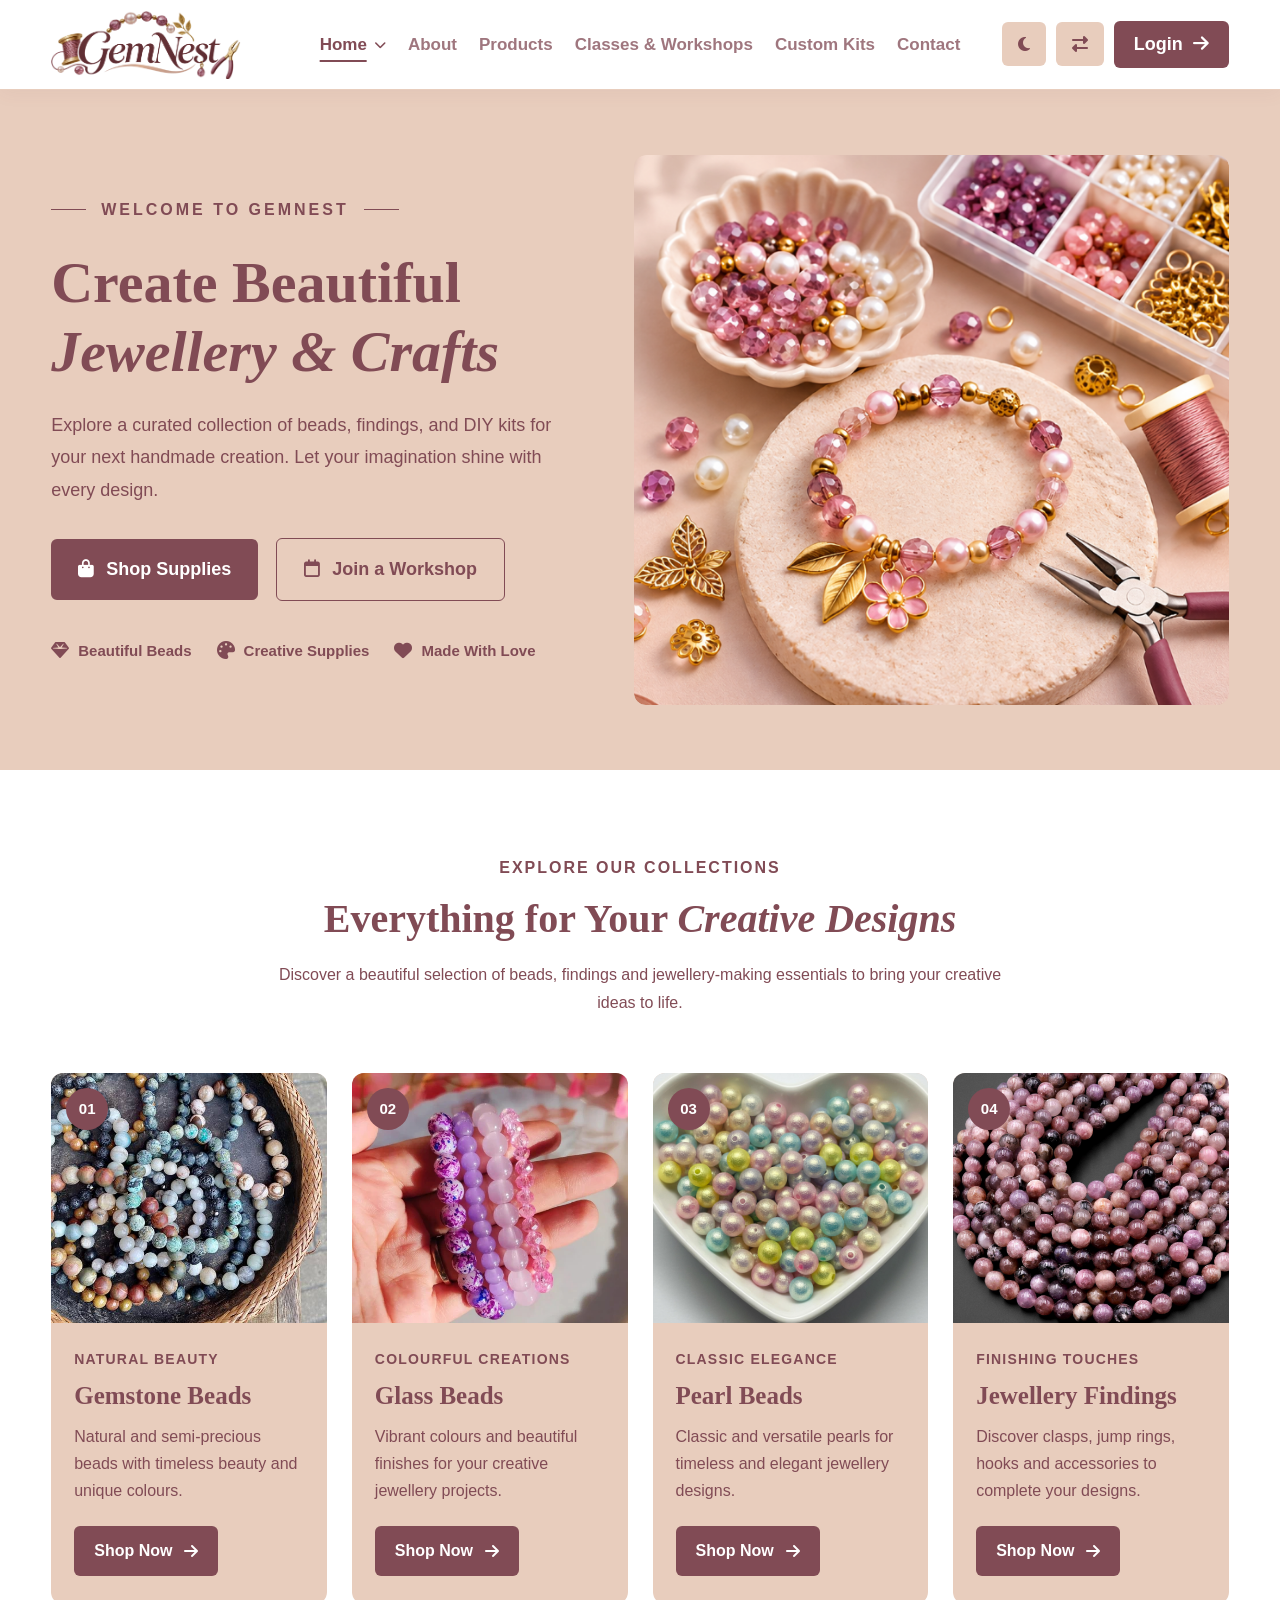
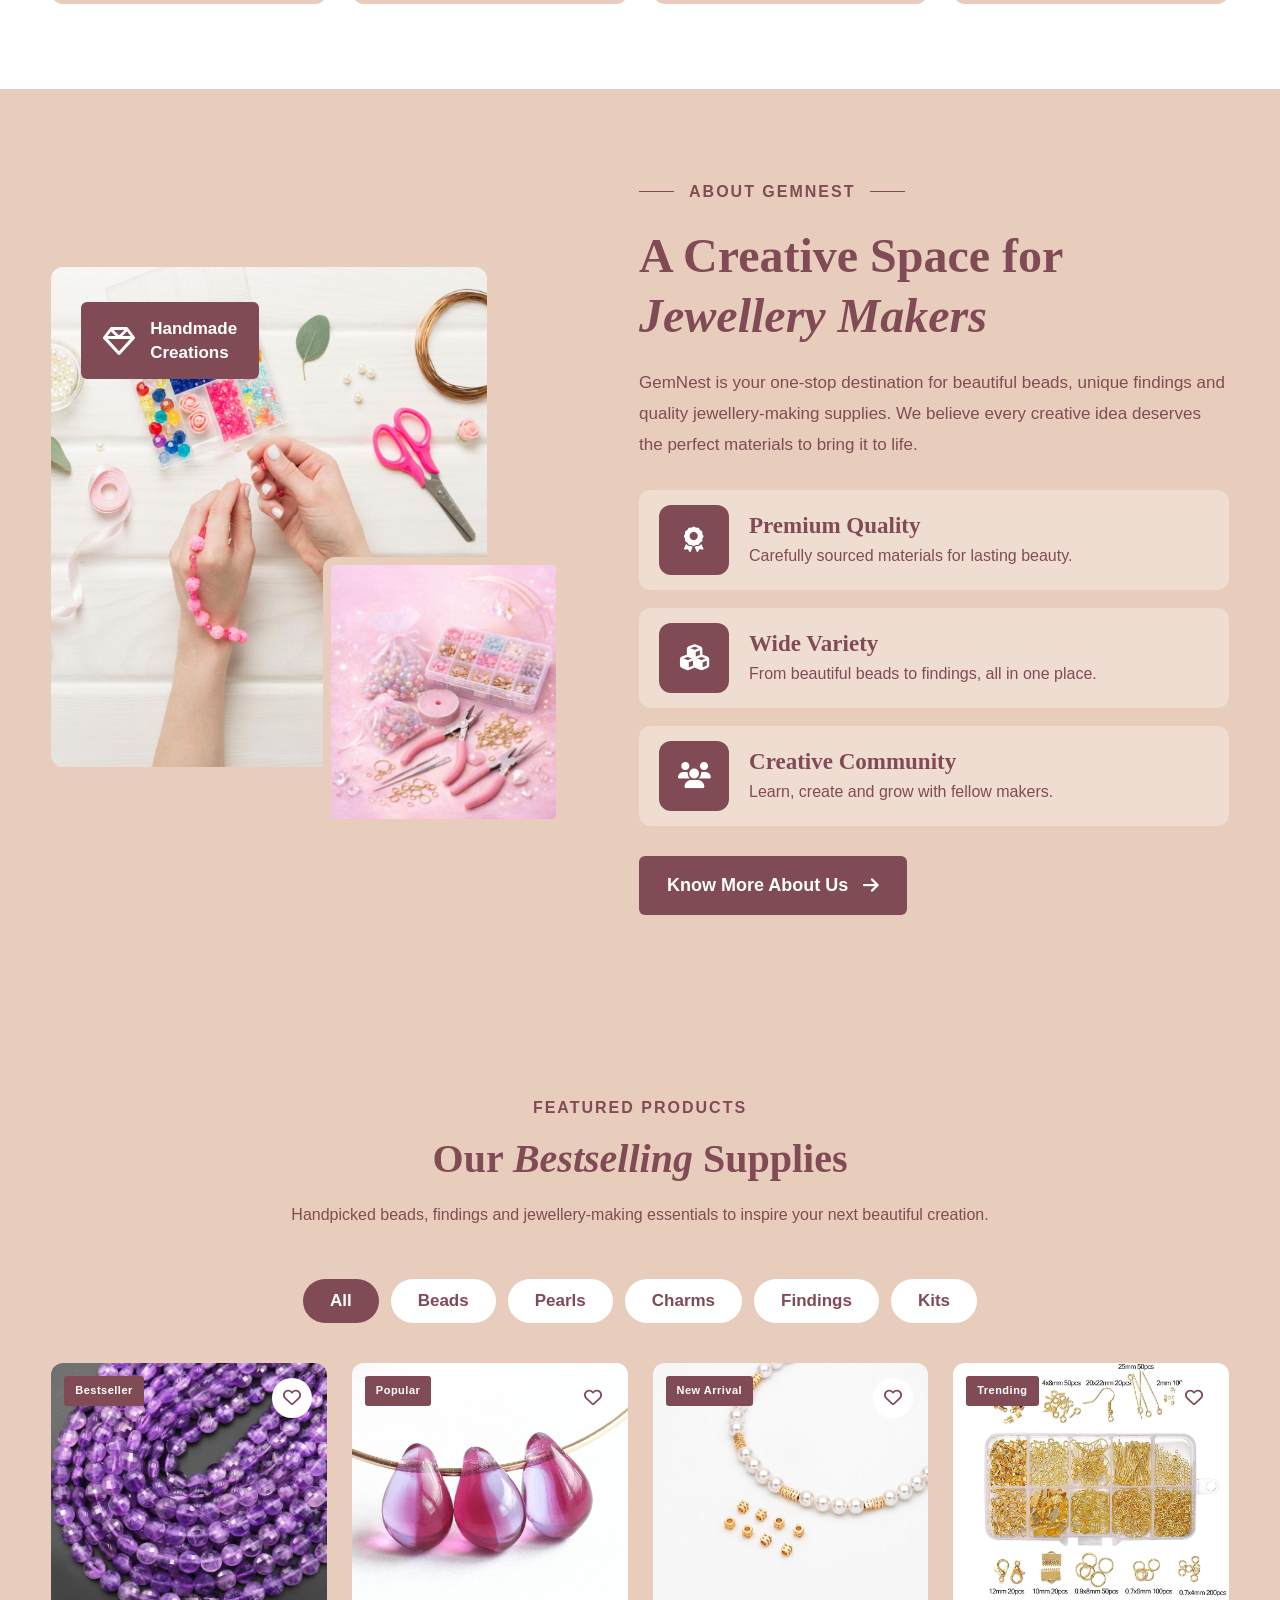
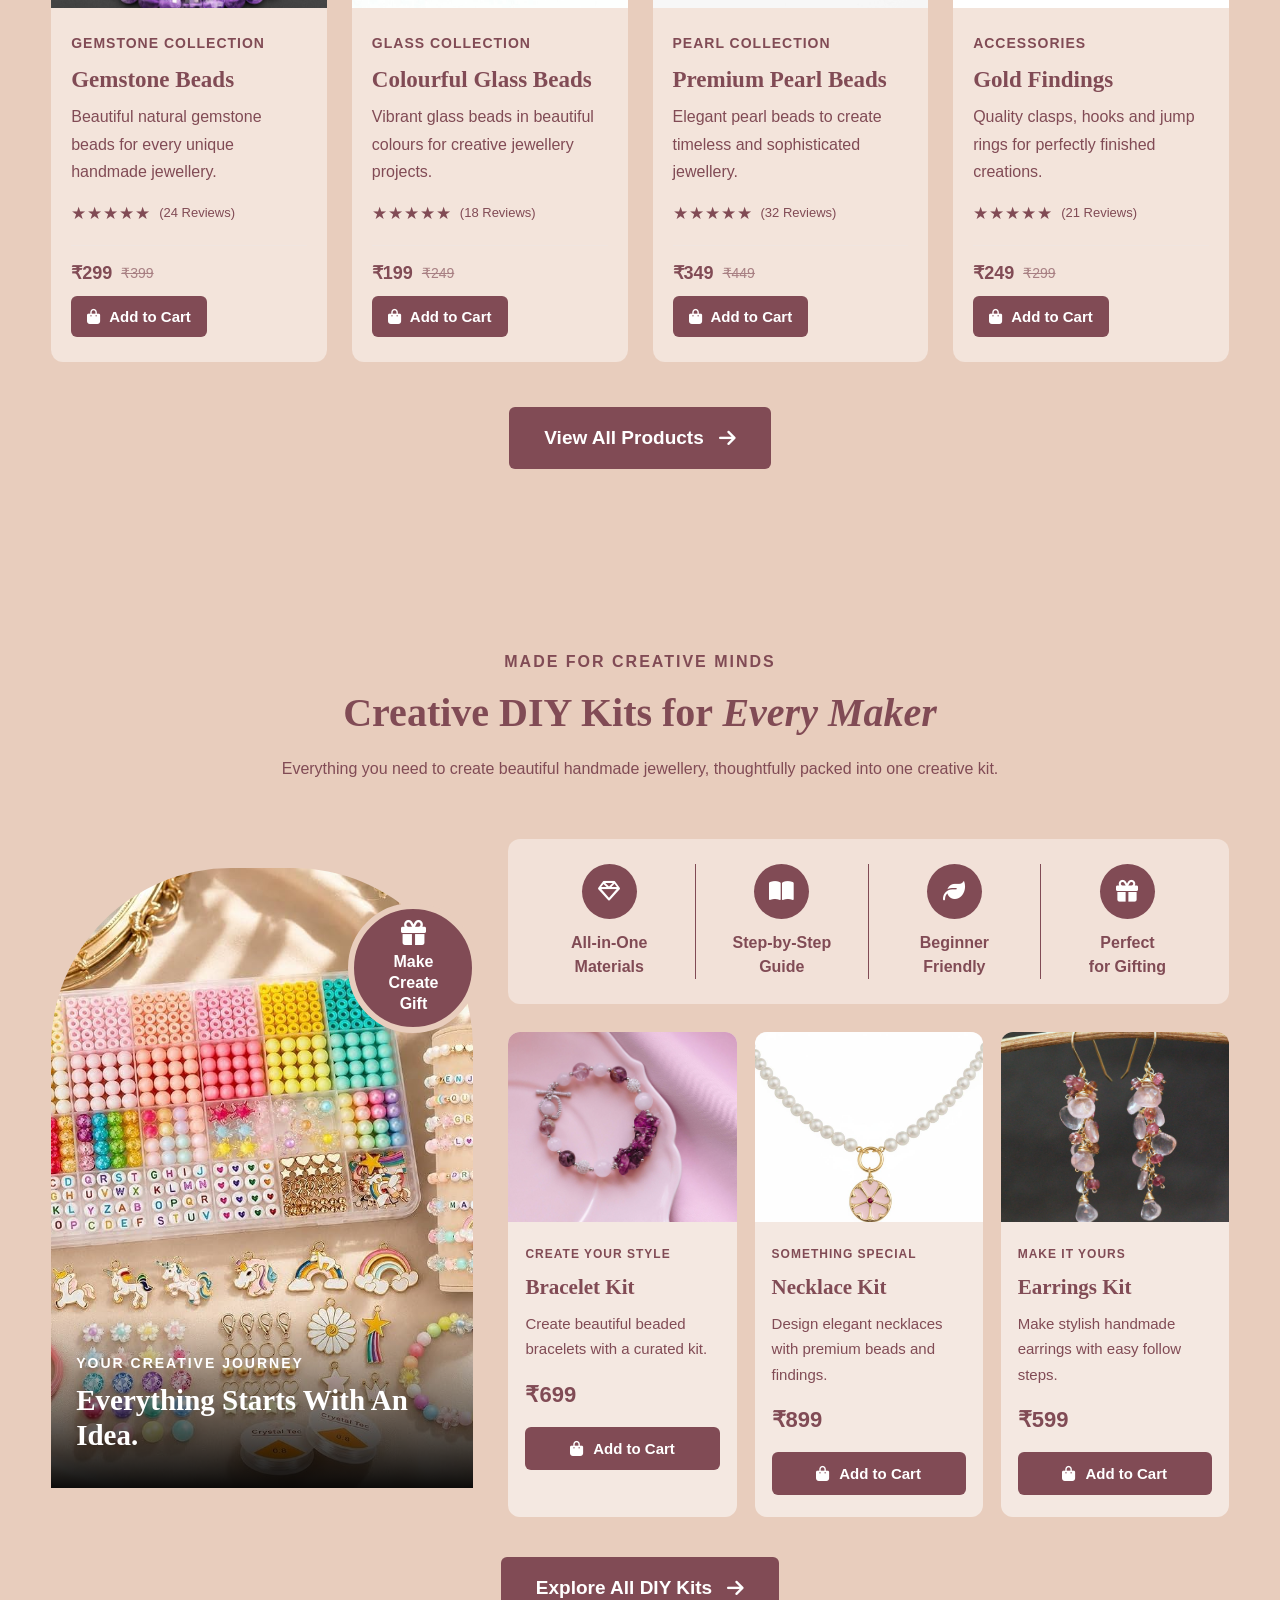
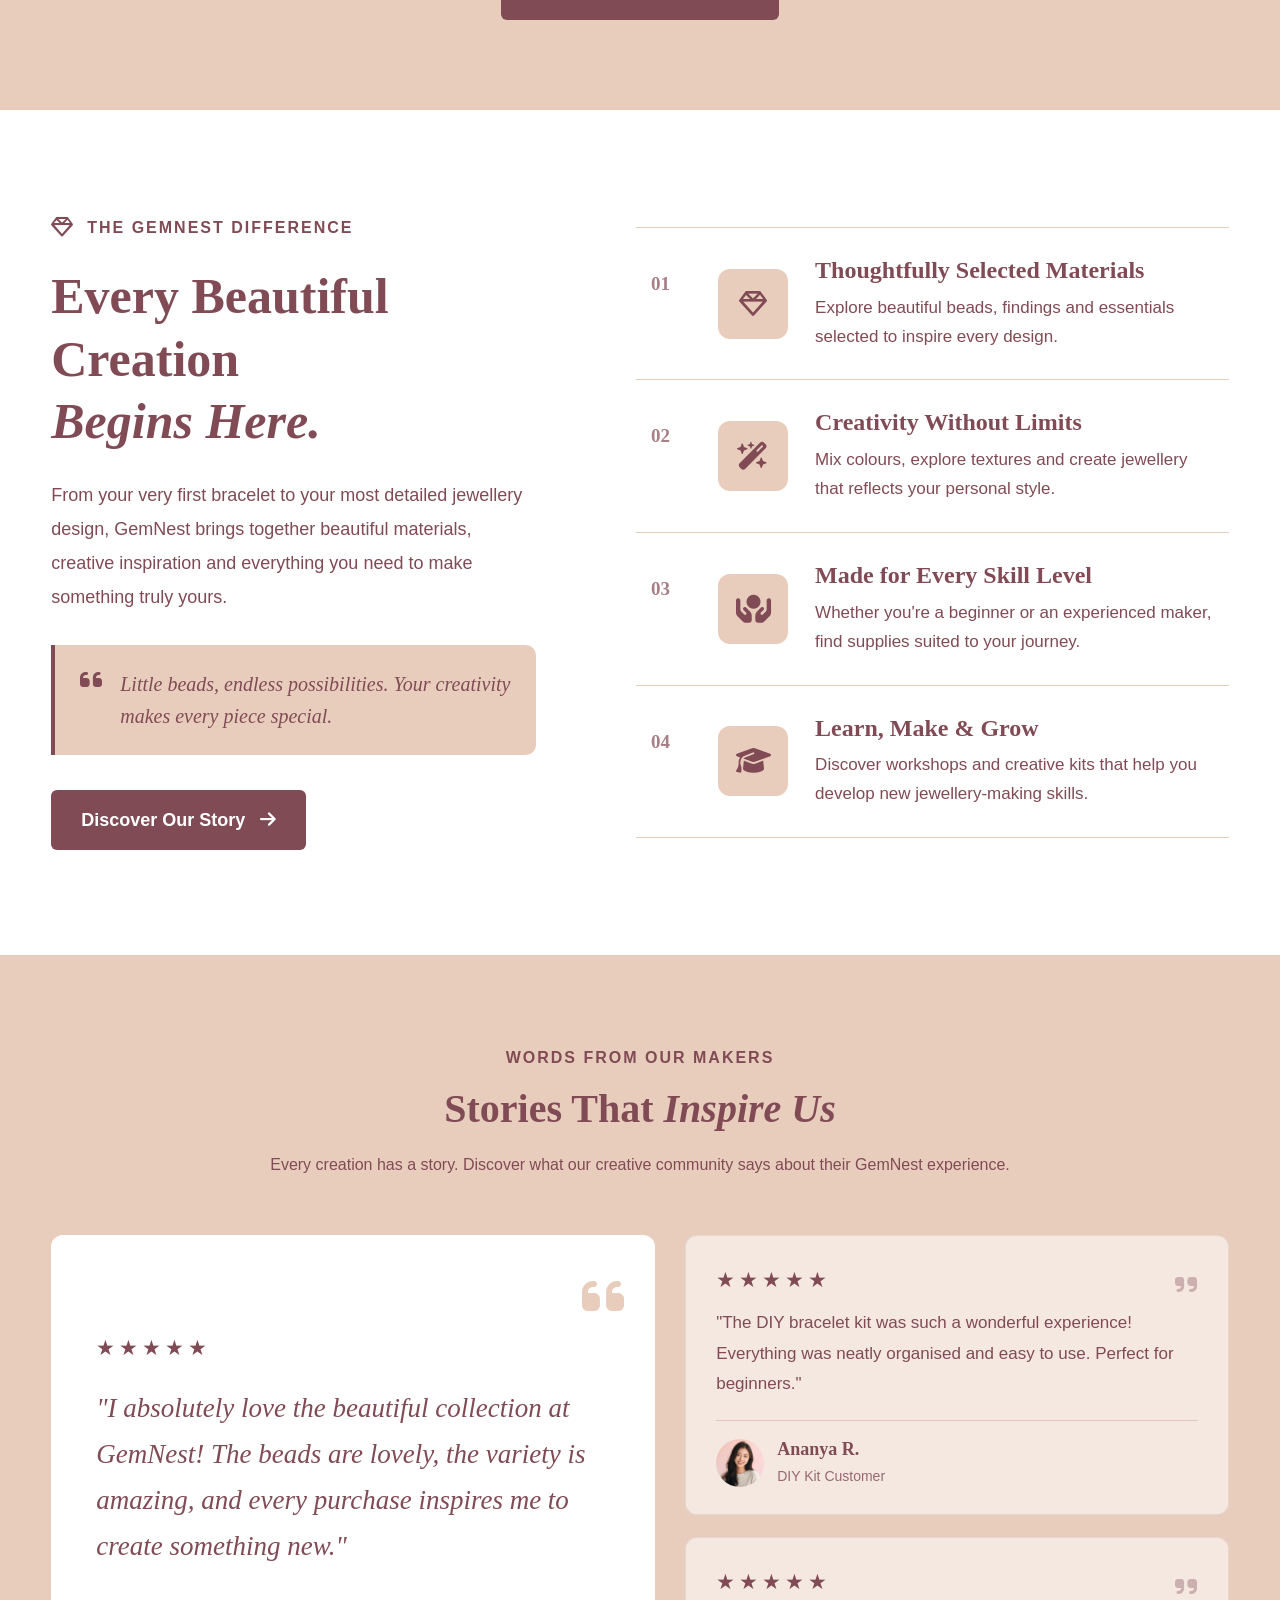
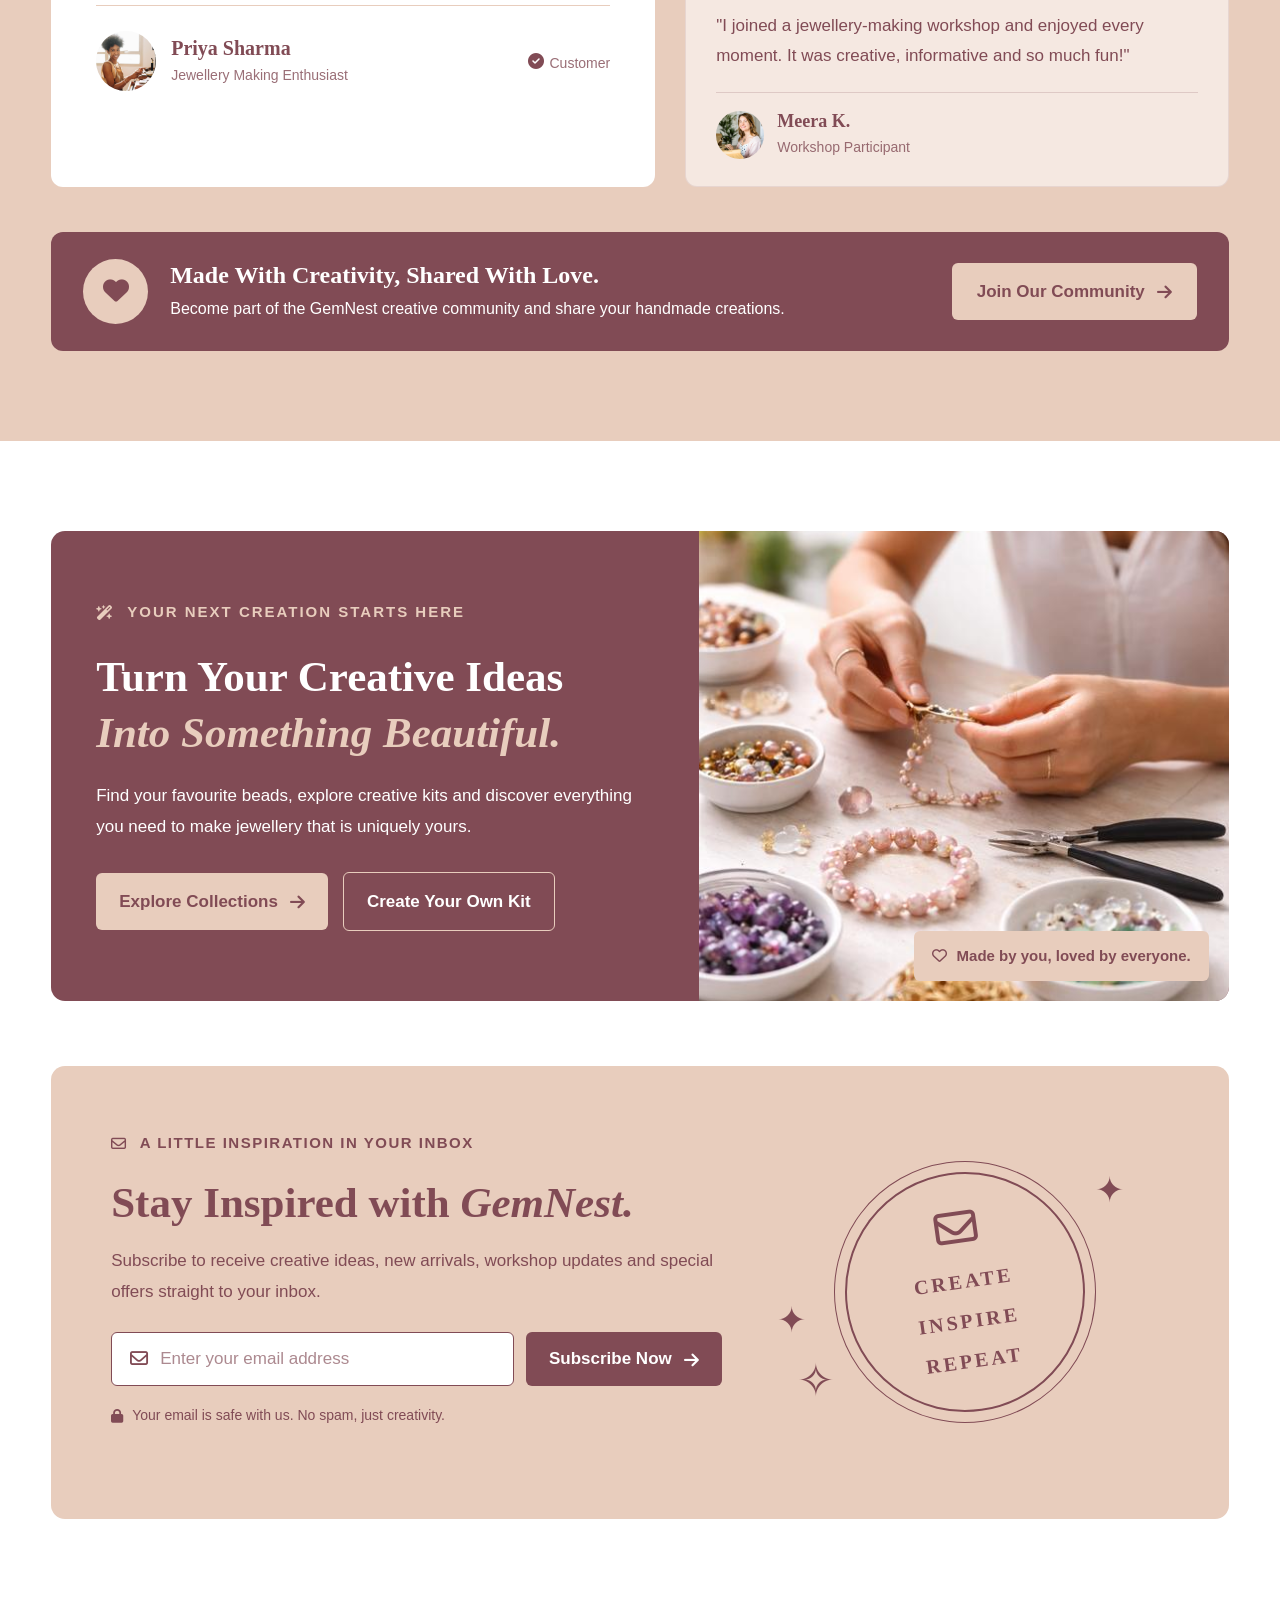
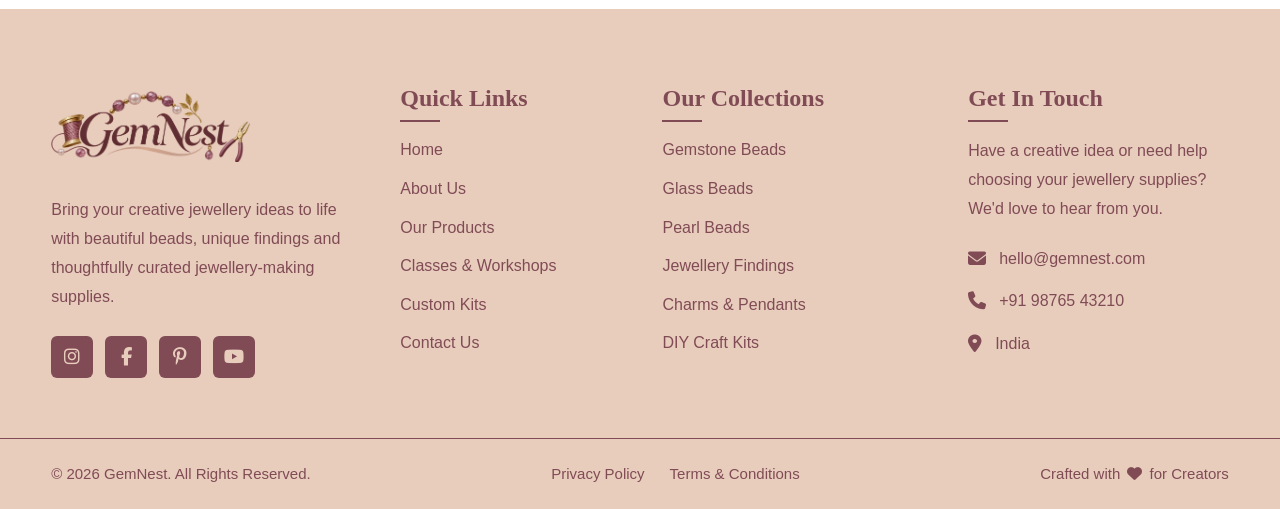
==== commit 144be1a3: "Add files via upload" ====
--- a/index.html
+++ b/index.html
@@ -571,7 +571,7 @@
 
                         <p>
                             Beautiful natural gemstone beads for
-                            unique handmade jewellery.
+                            every unique handmade jewellery.
                         </p>
 
                         <div class="gem-product-rating">
@@ -853,7 +853,7 @@
 
                                 <span>CREATE YOUR STYLE</span>
 
-                                <h3>Bracelet Making Kit</h3>
+                                <h3>Bracelet Kit</h3>
 
                                 <p>
                                     Create beautiful beaded bracelets
@@ -881,9 +881,9 @@
 
                             <div class="gem-diy-card-content">
 
-                                <span>DESIGN SOMETHING SPECIAL</span>
-
-                                <h3>Necklace Making Kit</h3>
+                                <span>SOMETHING SPECIAL</span>
+
+                                <h3>Necklace Kit</h3>
 
                                 <p>
                                     Design elegant necklaces with
@@ -913,11 +913,11 @@
 
                                 <span>MAKE IT YOURS</span>
 
-                                <h3>Earrings Making Kit</h3>
+                                <h3>Earrings Kit</h3>
 
                                 <p>
                                     Make stylish handmade earrings
-                                    with easy-to-follow steps.
+                                    with easy follow steps.
                                 </p>
 
                                 <div class="gem-diy-price">₹599</div>
@@ -1495,4 +1495,4 @@
 
 </body>
 
-</html>
+</html>
--- a/css/style.css
+++ b/css/style.css
@@ -18195,7 +18195,7 @@
 
     .gem2-inspiration-gallery {
         grid-template-columns: 1fr 1fr;
-        grid-template-rows: 260px 190px 190px 220px;
+        grid-template-rows: 260px 190px 220px;
         gap: 12px;
     }
 
@@ -18222,7 +18222,7 @@
     .gem2-gallery-quote {
         grid-column: 2;
         grid-row: 3;
-        padding: 12px;
+        padding: 18px 12px;
     }
 
     .gem2-gallery-overlay {
@@ -19858,7 +19858,6 @@
 
 }
 
-
 /* ================= RTL RESPONSIVE FIXES ================= */
 
 @media (max-width: 768px) {
@@ -23934,7 +23933,7 @@
 
     .gem-enquiry-visual-note {
         top: 18px;
-        right: 12px;
+        right: 30px;
         max-width: calc(100% - 35px);
         padding: 12px 14px;
         font-size: 12px;
@@ -25132,6 +25131,55 @@
     }
 }
 
+/* Materials section: keep its content right-aligned in RTL at every size */
+html[dir="rtl"] .gem2-materials-heading,
+html[dir="rtl"] .gem2-materials-heading h2,
+html[dir="rtl"] .gem2-materials-intro {
+    text-align: right !important;
+}
+
+html[dir="rtl"] .gem2-materials-eyebrow {
+    direction: rtl;
+    flex-direction: row;
+    justify-content: flex-start;
+}
+
+/* Home 2: correct RTL order and alignment for workshop, kit, and signup details */
+html[dir="rtl"] .gem2-workshop-benefit {
+    direction: rtl;
+    flex-direction: row !important;
+    justify-content: flex-start !important;
+}
+
+html[dir="rtl"] .gem2-workshop-schedule-heading,
+html[dir="rtl"] .gem2-workshop-meta {
+    direction: rtl;
+    flex-direction: row !important;
+}
+
+html[dir="rtl"] .gem2-workshop-meta {
+    justify-content: flex-start !important;
+}
+
+html[dir="rtl"] .gem2-kit-step-heading {
+    direction: rtl;
+    flex-direction: row !important;
+    text-align: right !important;
+}
+
+html[dir="rtl"] .gem2-community-input-wrap,
+html[dir="rtl"] .gem2-community-form button {
+    direction: rtl;
+    flex-direction: row !important;
+}
+
+@media (min-width: 481px) {
+    html[dir="rtl"] .gem2-community-form {
+        direction: rtl;
+        flex-direction: row !important;
+    }
+}
+
 
 /* ==========================================
    GEMNEST TESTIMONIALS - RTL ALIGNMENT FIX
@@ -25483,4 +25531,515 @@
 html[dir="rtl"] .gem-footer-bottom-links {
     direction: rtl !important;
     flex-direction: row !important;
+}
+
+/* ======================================
+   HOME 2 HERO - RTL FINAL OVERRIDE
+====================================== */
+
+html[dir="rtl"] .gem2-hero,
+html[dir="rtl"] .gem2-hero-container {
+    direction: rtl !important;
+}
+
+html[dir="rtl"] .gem2-hero-content {
+    width: 100% !important;
+    text-align: right !important;
+    direction: rtl !important;
+    justify-self: stretch !important;
+    margin-left: 0 !important;
+    margin-right: auto !important;
+}
+
+html[dir="rtl"] .gem2-eyebrow {
+    width: 100% !important;
+    justify-content: flex-start !important;
+    flex-direction: row !important;
+    text-align: right !important;
+}
+
+html[dir="rtl"] .gem2-hero-content h1,
+html[dir="rtl"] .gem2-description {
+    width: 100% !important;
+    text-align: right !important;
+    direction: rtl !important;
+    margin-left: 0 !important;
+    margin-right: 0 !important;
+}
+
+html[dir="rtl"] .gem2-description {
+    max-width: 620px;
+}
+
+html[dir="rtl"] .gem2-hero-actions {
+    direction: rtl !important;
+    flex-direction: row !important;
+    justify-content: flex-start !important;
+    align-items: center !important;
+}
+
+html[dir="rtl"] .gem2-primary-btn,
+html[dir="rtl"] .gem2-story-btn {
+    direction: rtl !important;
+    flex-direction: row !important;
+}
+
+html[dir="rtl"] .gem2-bottom-note {
+    width: 100% !important;
+    direction: rtl !important;
+    flex-direction: row !important;
+    justify-content: flex-start !important;
+    text-align: right !important;
+}
+
+/* Keep hero image positioning unchanged */
+html[dir="rtl"] .gem2-hero-visual {
+    direction: ltr !important;
+}
+
+/* =========================================
+   MOBILE FILTERS - 3 TOP + 3 BOTTOM
+========================================= */
+
+@media (max-width: 600px) {
+
+    .gem-featured .gem-product-filters {
+        display: grid !important;
+        grid-template-columns: repeat(3, minmax(0, 1fr)) !important;
+        grid-template-rows: repeat(2, auto) !important;
+        gap: 12px 10px !important;
+
+        width: 100% !important;
+        margin: 30px auto 35px !important;
+        padding: 0 !important;
+
+        justify-content: stretch !important;
+        align-items: center !important;
+    }
+
+    .gem-featured .gem-product-filters .gem-filter-btn {
+        display: flex !important;
+        align-items: center !important;
+        justify-content: center !important;
+
+        width: 100% !important;
+        min-width: 0 !important;
+        min-height: 42px !important;
+
+        padding: 10px 5px !important;
+        margin: 0 !important;
+
+        font-size: 14px !important;
+        white-space: nowrap !important;
+        border-radius: 30px !important;
+    }
+
+}
+
+/* Extra small mobile */
+
+@media (max-width: 380px) {
+
+    .gem-featured .gem-product-filters {
+        gap: 10px 8px !important;
+    }
+
+    .gem-featured .gem-product-filters .gem-filter-btn {
+        font-size: 13px !important;
+        padding: 9px 3px !important;
+        min-height: 40px !important;
+    }
+
+}
+
+/* Home page mobile layout refinements */
+@media (max-width: 600px) {
+    .gem-why-item {
+        grid-template-columns: 28px 44px minmax(0, 1fr);
+        gap: 10px;
+        padding: 17px 10px;
+    }
+
+    .gem-why-number {
+        padding-top: 8px;
+        font-size: 15px;
+    }
+
+    .gem-why-icon {
+        width: 44px;
+        height: 44px;
+        flex: 0 0 44px;
+        border-radius: 10px;
+        font-size: 21px;
+    }
+
+    .gem-why-item-content {
+        min-width: 0;
+    }
+
+    .gem-why-item-content h3 {
+        margin-bottom: 6px;
+        font-size: 17px;
+        line-height: 1.3;
+    }
+
+    .gem-why-item-content p {
+        font-size: 13px;
+        line-height: 1.55;
+    }
+
+    .gem-connect-cta-content {
+        width: 100%;
+        min-width: 0;
+        text-align: center;
+    }
+
+    .gem-connect-eyebrow {
+        width: 100%;
+        justify-content: center;
+        flex-wrap: wrap;
+        text-align: center;
+        font-size: 12px;
+        letter-spacing: 1.4px;
+        line-height: 1.5;
+    }
+
+    .gem-connect-cta-content h2,
+    .gem-connect-cta-content>p {
+        width: 100%;
+        text-align: center;
+    }
+
+    .gem-newsletter {
+        grid-template-columns: minmax(0, 1fr);
+        gap: 0;
+        width: 100%;
+        min-width: 0;
+        padding: 30px 20px;
+    }
+
+    .gem-newsletter-content {
+        width: 100%;
+        min-width: 0;
+    }
+
+    .gem-newsletter-label {
+        display: flex;
+        max-width: 100%;
+        flex-wrap: wrap;
+        gap: 8px;
+        font-size: 12px;
+        line-height: 1.5;
+        letter-spacing: 1px;
+    }
+
+    .gem-newsletter-content h2 {
+        font-size: 36px;
+        line-height: 1.25;
+    }
+
+    .gem-newsletter-content>p {
+        font-size: 14px;
+        line-height: 1.65;
+        overflow-wrap: anywhere;
+    }
+
+    .gem-newsletter-form {
+        display: flex;
+        width: 100%;
+        max-width: 100%;
+        flex-direction: column;
+        gap: 10px;
+    }
+
+    .gem-newsletter-input-wrap {
+        width: 100%;
+        min-height: 50px;
+        padding: 0 13px;
+    }
+
+    .gem-newsletter-input-wrap input {
+        min-width: 0;
+        font-size: 14px;
+    }
+
+    .gem-newsletter-btn {
+        width: 100%;
+        min-height: 48px;
+        padding: 12px 16px;
+        font-size: 15px;
+    }
+
+    .gem-newsletter-decoration {
+        display: none;
+    }
+
+    .gem-newsletter-content .gem-newsletter-note {
+        align-items: flex-start;
+        font-size: 12px;
+        line-height: 1.55;
+    }
+
+    .gem-testimonial-author {
+        display: grid;
+        grid-template-columns: 52px minmax(0, 1fr);
+        grid-template-rows: auto auto;
+        align-items: center;
+        column-gap: 12px;
+        row-gap: 3px;
+        padding-top: 18px;
+    }
+
+    .gem-testimonial-author img {
+        grid-column: 1;
+        grid-row: 1 / 3;
+        width: 52px;
+        height: 52px;
+    }
+
+    .gem-testimonial-author>div:not(.gem-testimonial-verified) {
+        grid-column: 2;
+        grid-row: 1;
+        min-width: 0;
+    }
+
+    .gem-testimonial-author h3 {
+        font-size: 18px;
+        line-height: 1.2;
+    }
+
+    .gem-testimonial-author>div:not(.gem-testimonial-verified)>span {
+        font-size: 12px;
+        line-height: 1.4;
+    }
+
+    .gem-testimonial-verified {
+        grid-column: 2;
+        grid-row: 2;
+        justify-self: start;
+        margin: 2px 0 0;
+        font-size: 12px;
+    }
+
+    .gem-testimonial-bottom {
+        width: 100%;
+        min-width: 0;
+        padding: 20px 16px;
+    }
+
+    .gem-testimonial-community-text {
+        min-width: 0;
+    }
+
+    .gem-testimonial-community-text h3 {
+        font-size: 21px;
+        line-height: 1.3;
+    }
+
+    .gem-testimonial-community-text p {
+        font-size: 14px;
+        line-height: 1.55;
+    }
+
+    .gem-testimonial-btn {
+        width: 100%;
+        min-width: 0;
+        justify-content: center;
+        white-space: normal;
+    }
+
+    html[dir="rtl"] .gem-newsletter-form {
+        flex-direction: column !important;
+    }
+
+    html[dir="rtl"] .gem-testimonial-author {
+        direction: rtl !important;
+        text-align: right !important;
+    }
+
+    html[dir="rtl"] .gem-testimonial-author>div:not(.gem-testimonial-verified) {
+        text-align: right !important;
+    }
+
+    html[dir="rtl"] .gem-testimonial-verified {
+        justify-self: start;
+        margin-right: 0 !important;
+        margin-left: 0 !important;
+    }
+
+    html[dir="rtl"] .gem-testimonial-bottom {
+        flex-direction: column !important;
+        align-items: stretch !important;
+        text-align: center !important;
+    }
+
+    html[dir="rtl"] .gem-testimonial-community-icon {
+        align-self: center;
+        order: 0 !important;
+    }
+
+    html[dir="rtl"] .gem-testimonial-community-text,
+    html[dir="rtl"] .gem-testimonial-community-text h3,
+    html[dir="rtl"] .gem-testimonial-community-text p {
+        text-align: center !important;
+    }
+
+    html[dir="rtl"] .gem-testimonial-btn {
+        order: 0 !important;
+        margin: 0 !important;
+    }
+}
+
+/* Mobile CTA and community text spacing */
+@media (max-width: 600px) {
+    .gem-connect-cta {
+        padding: 18px;
+    }
+
+    .gem-connect-cta-content {
+        padding: 0;
+        text-align: left !important;
+        align-items: flex-start !important;
+    }
+
+    .gem-connect-eyebrow {
+        justify-content: flex-start !important;
+        text-align: left !important;
+        gap: 9px;
+        margin-bottom: 18px;
+    }
+
+    .gem-connect-cta-content h2,
+    .gem-connect-cta-content h2 span,
+    .gem-connect-cta-content>p {
+        width: 100%;
+        text-align: left !important;
+    }
+
+    .gem-connect-cta-content h2 {
+        margin-bottom: 14px;
+        font-size: 31px;
+        line-height: 1.28;
+    }
+
+    .gem-connect-cta-content>p {
+        margin-bottom: 22px;
+        font-size: 15px;
+        line-height: 1.65;
+    }
+
+    .gem-testimonial-bottom {
+        align-items: stretch;
+        text-align: left !important;
+    }
+
+    .gem-testimonial-community-icon {
+        align-self: flex-start;
+    }
+
+    .gem-testimonial-community-text,
+    .gem-testimonial-community-text h3,
+    .gem-testimonial-community-text p {
+        width: 100%;
+        text-align: left !important;
+    }
+
+    .gem-testimonial-community-text h3 {
+        font-size: 22px;
+        line-height: 1.32;
+    }
+
+    .gem-testimonial-community-text p {
+        font-size: 15px;
+        line-height: 1.6;
+    }
+
+    html[dir="rtl"] .gem-connect-cta-content,
+    html[dir="rtl"] .gem-connect-eyebrow,
+    html[dir="rtl"] .gem-connect-cta-content h2,
+    html[dir="rtl"] .gem-connect-cta-content h2 span,
+    html[dir="rtl"] .gem-connect-cta-content>p,
+    html[dir="rtl"] .gem-testimonial-community-text,
+    html[dir="rtl"] .gem-testimonial-community-text h3,
+    html[dir="rtl"] .gem-testimonial-community-text p {
+        text-align: left !important;
+    }
+
+    html[dir="rtl"] .gem-connect-cta-content {
+        align-items: flex-start !important;
+    }
+
+    html[dir="rtl"] .gem-connect-eyebrow {
+        justify-content: flex-start !important;
+    }
+
+    html[dir="rtl"] .gem-testimonial-bottom {
+        text-align: left !important;
+    }
+
+    html[dir="rtl"] .gem-testimonial-community-icon {
+        align-self: flex-start;
+    }
+}
+
+/* Stack product and about-page grids on mobile */
+@media (max-width: 600px) {
+
+    .gem-material-product-grid,
+    .gem-catalogue-grid,
+    .gem-about-special-features,
+    .gem-about-achievements-grid {
+        grid-template-columns: minmax(0, 1fr) !important;
+    }
+
+    .gem-material-product-grid .gem-material-product:last-child {
+        grid-column: auto !important;
+        justify-self: stretch !important;
+        width: 100% !important;
+    }
+
+    .gem-about-special-item {
+        min-height: 0;
+        padding: 22px 18px;
+    }
+
+    .gem-about-achievement-item {
+        min-height: 0;
+        padding: 25px 16px;
+        border-right: 0;
+        border-bottom: 1px solid rgba(232, 205, 189, .35);
+    }
+
+    .gem-about-achievement-item:nth-child(2),
+    .gem-about-achievement-item:nth-child(3) {
+        border-bottom: 1px solid rgba(232, 205, 189, .35);
+    }
+
+    .gem-about-achievement-item:last-child {
+        border-bottom: 0;
+    }
+
+    html[dir="rtl"] .gem-about-achievement-item {
+        border-left: 0 !important;
+        border-right: 0 !important;
+    }
+}
+
+@media (max-width: 600px) {
+
+    .gem-learning-image-note {
+        position: relative !important;
+        top: auto !important;
+        right: auto !important;
+        bottom: auto !important;
+        left: auto !important;
+
+        width: fit-content;
+        max-width: 90%;
+        margin: 15px auto 0 !important;
+
+        transform: none !important;
+        align-self: center;
+    }
+
 }
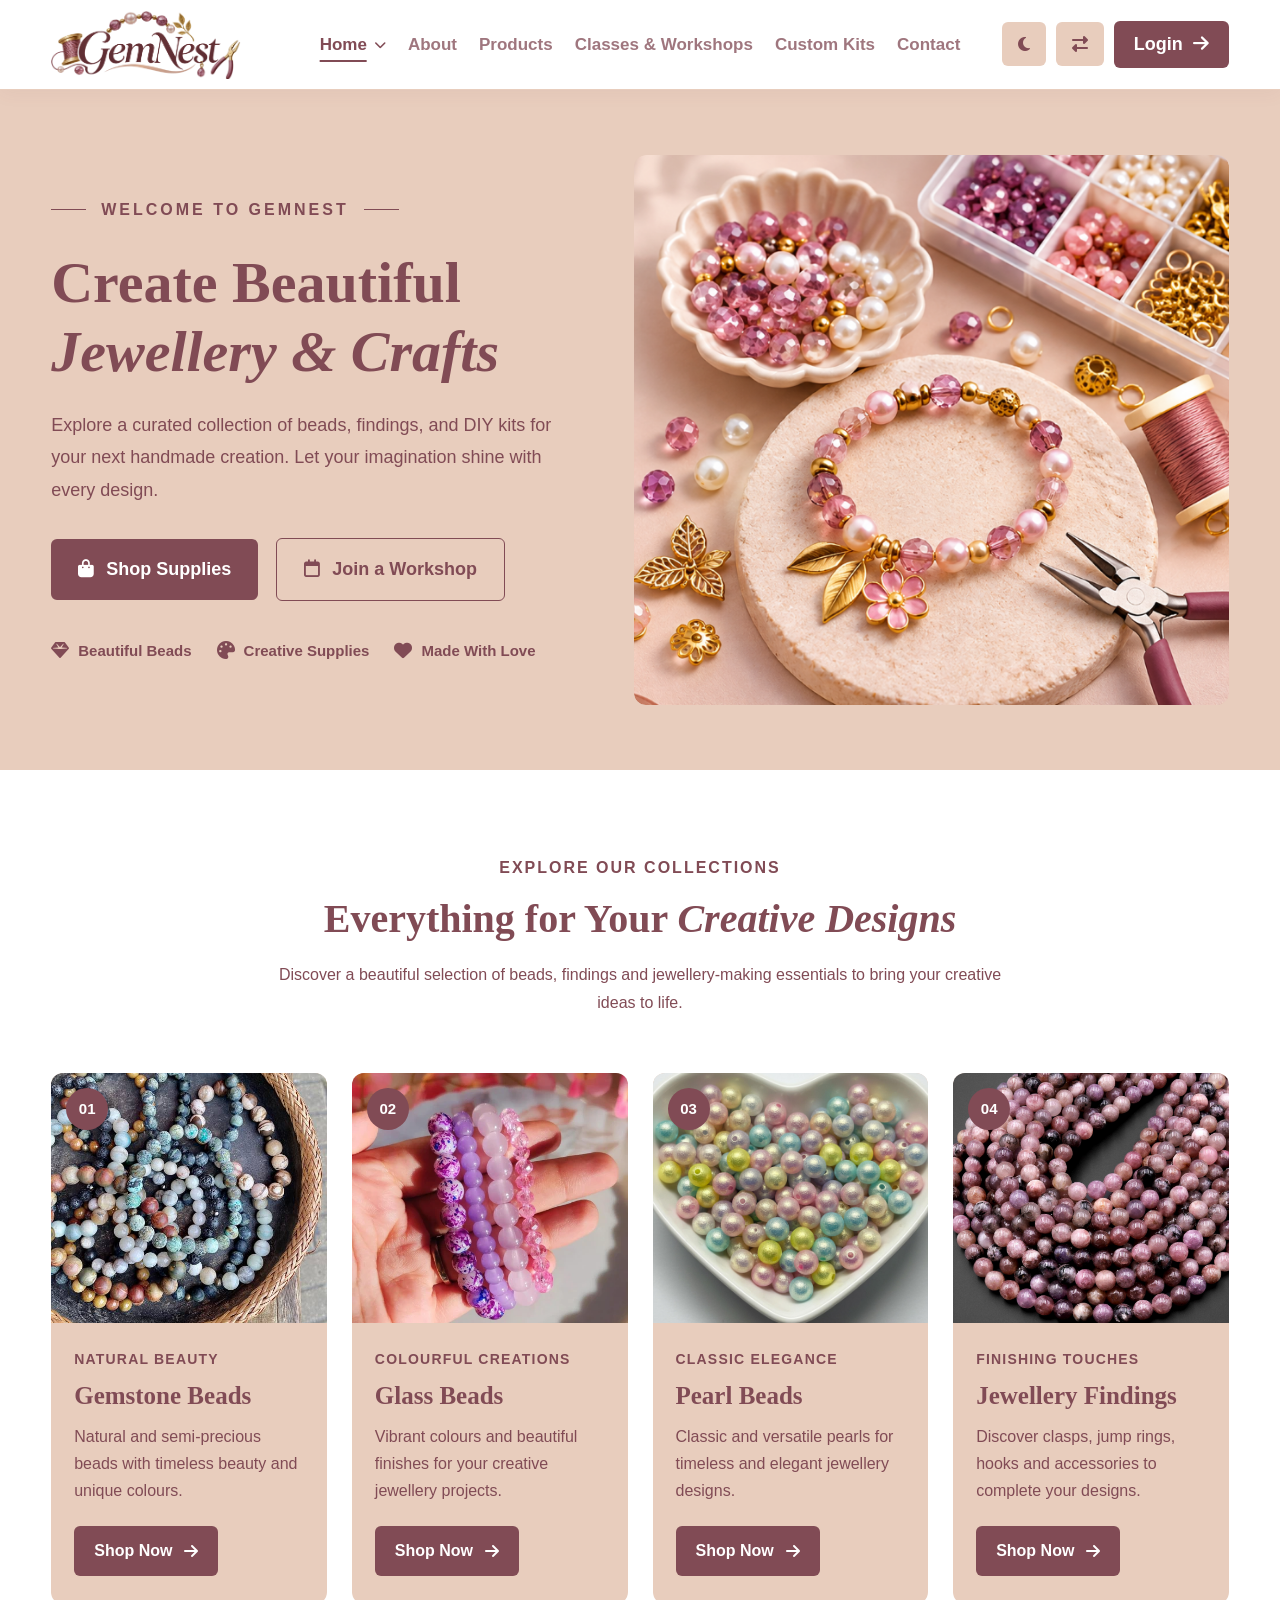
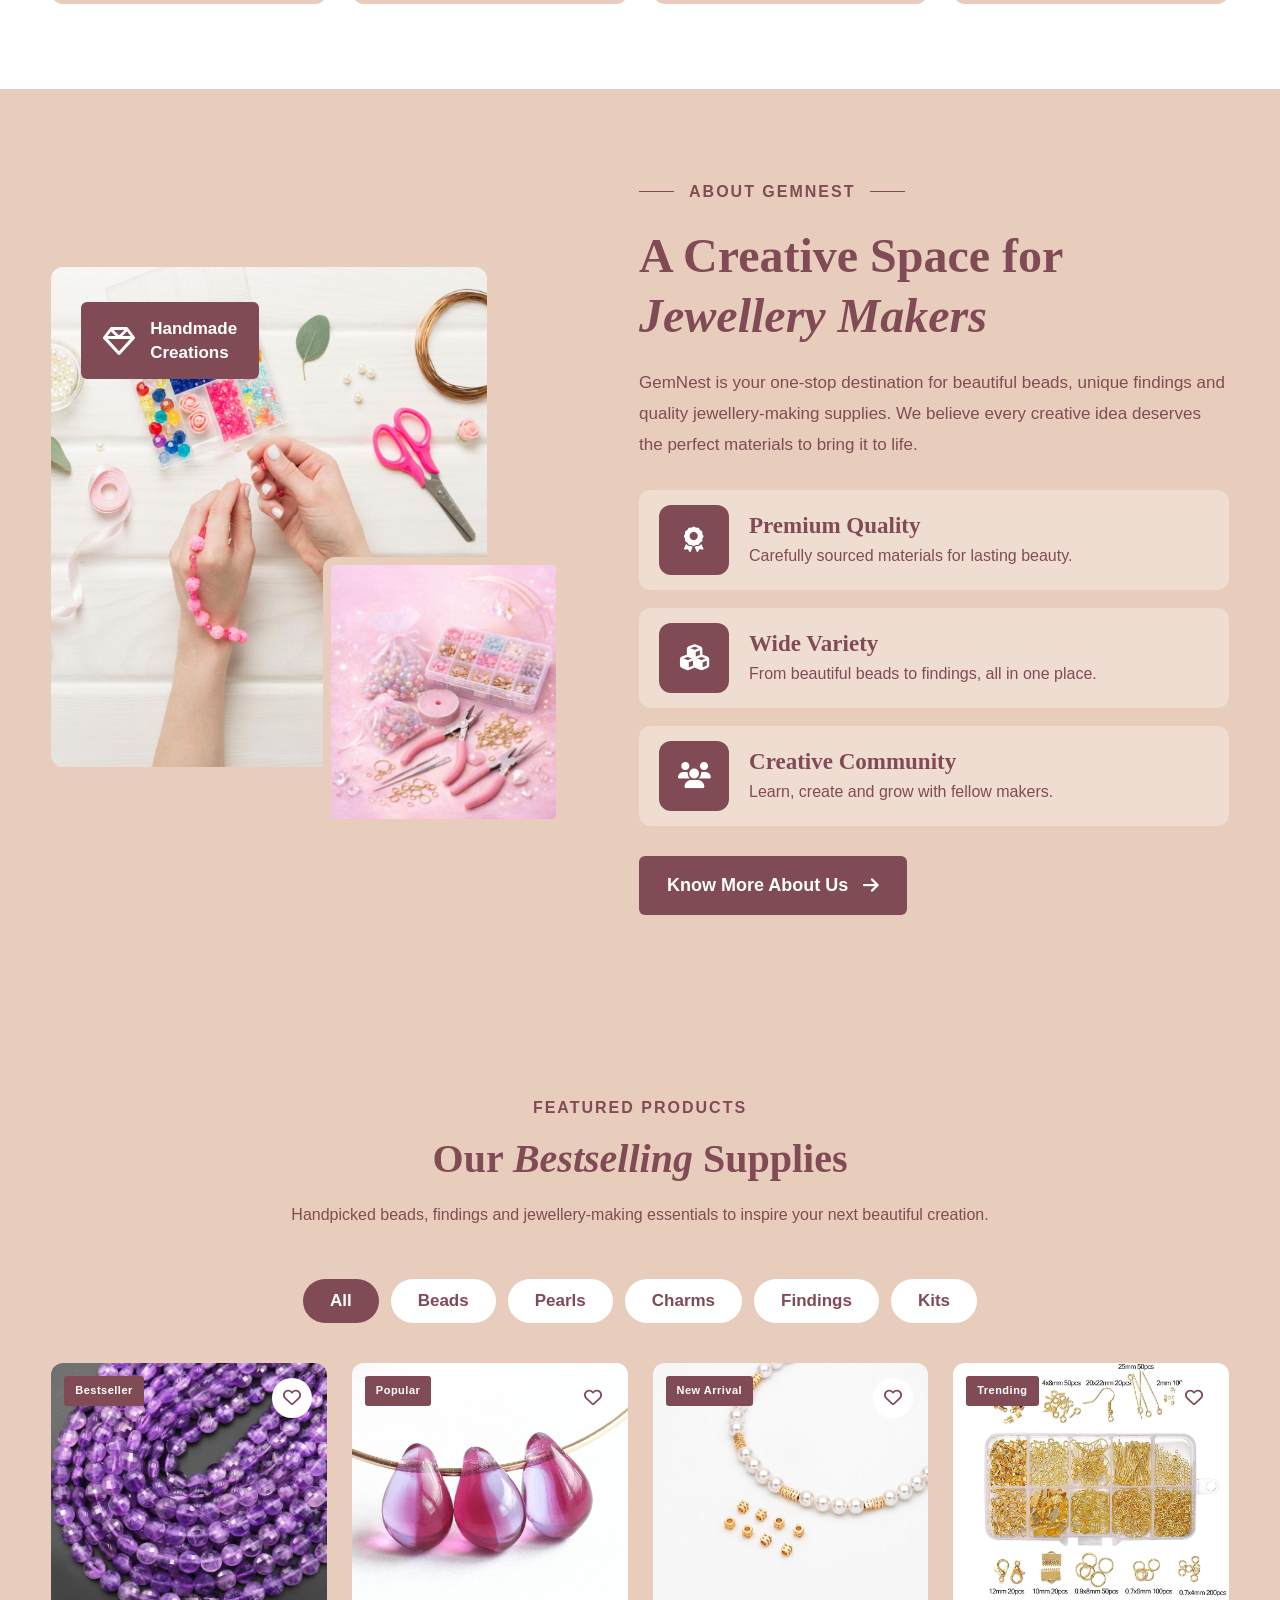
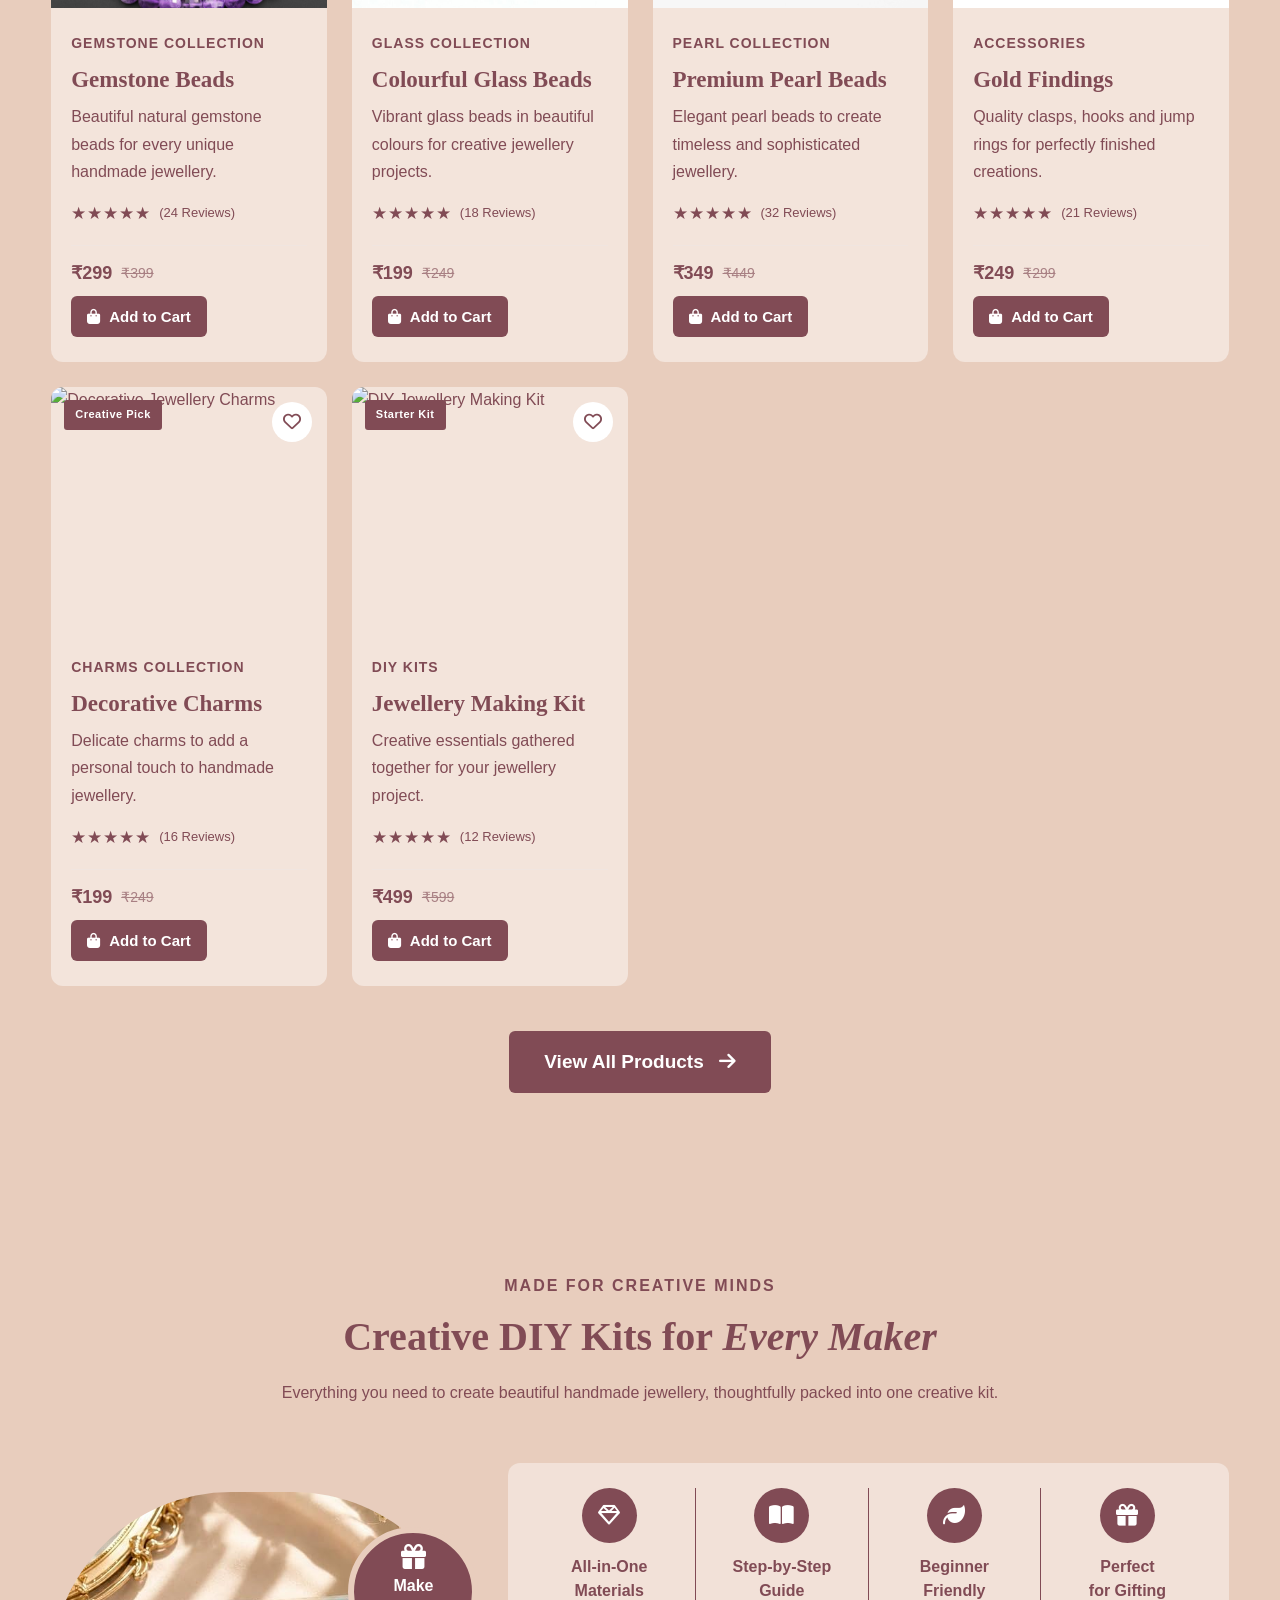
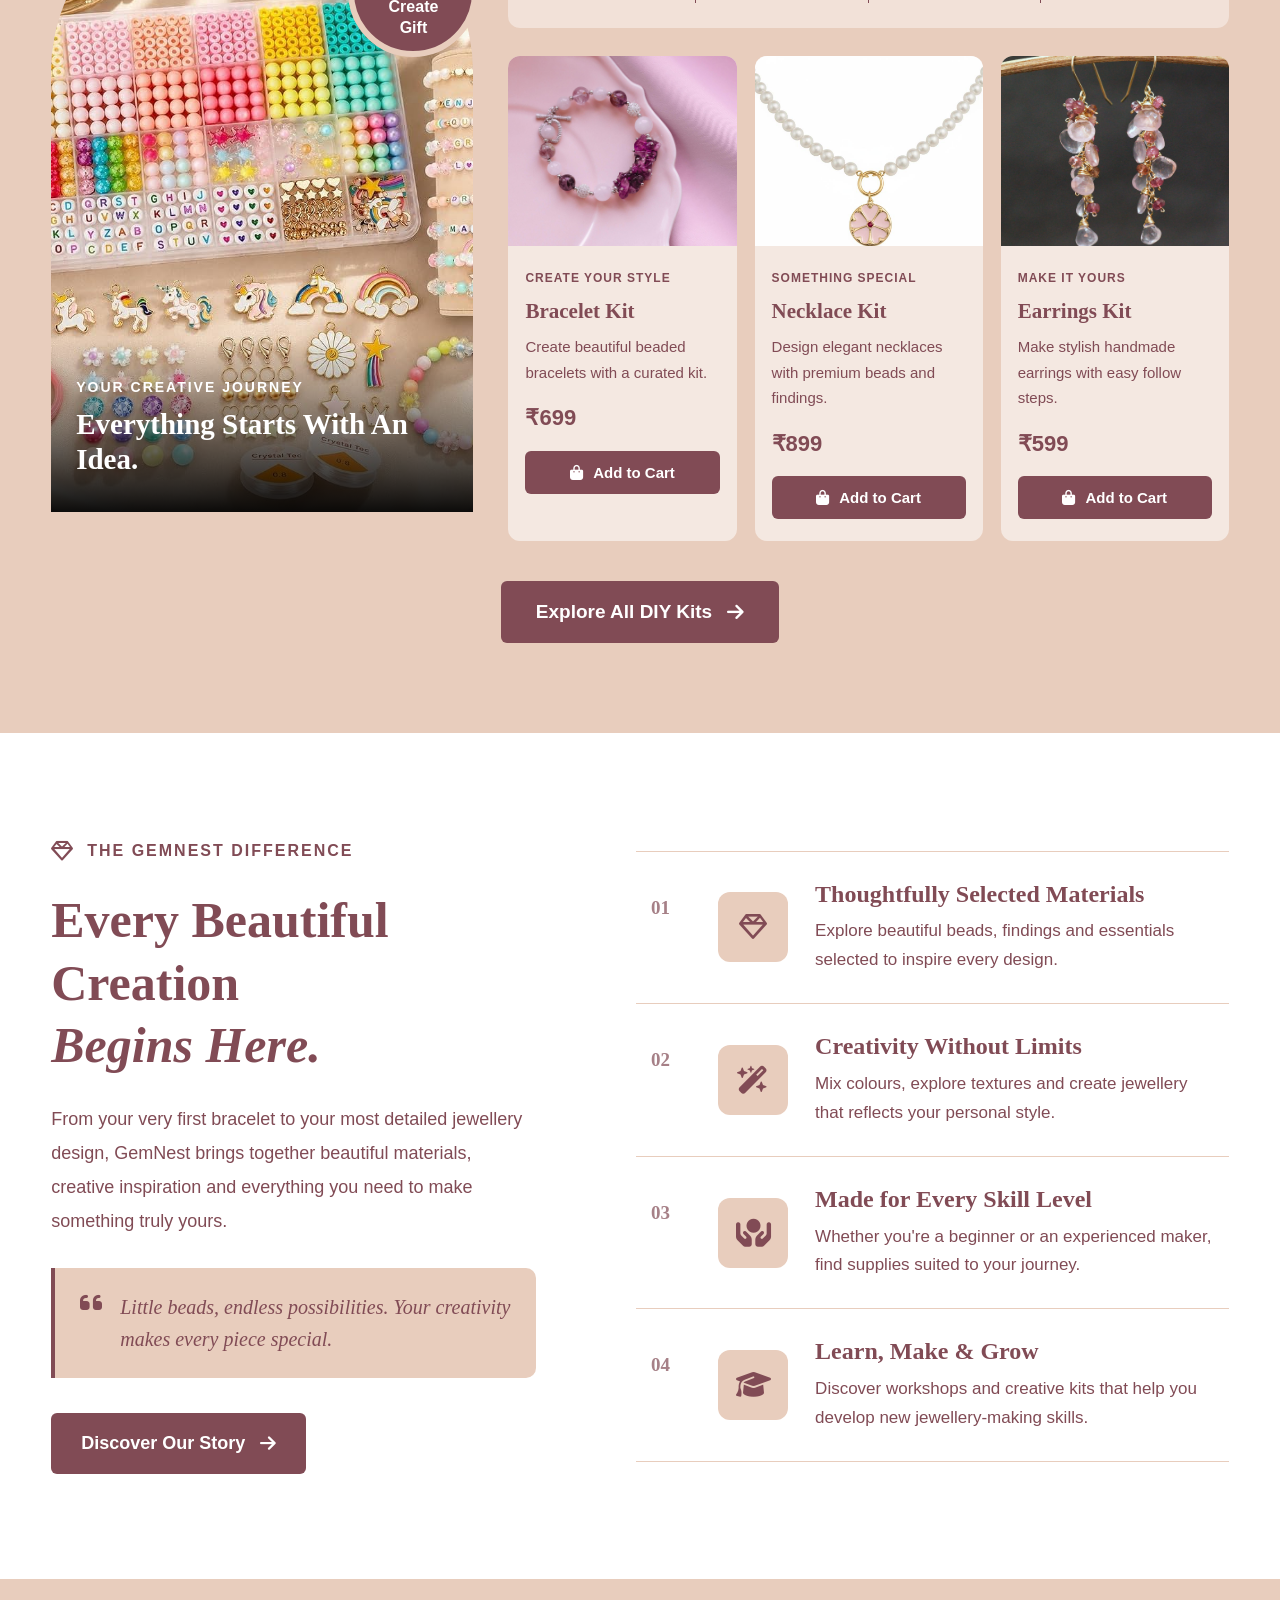
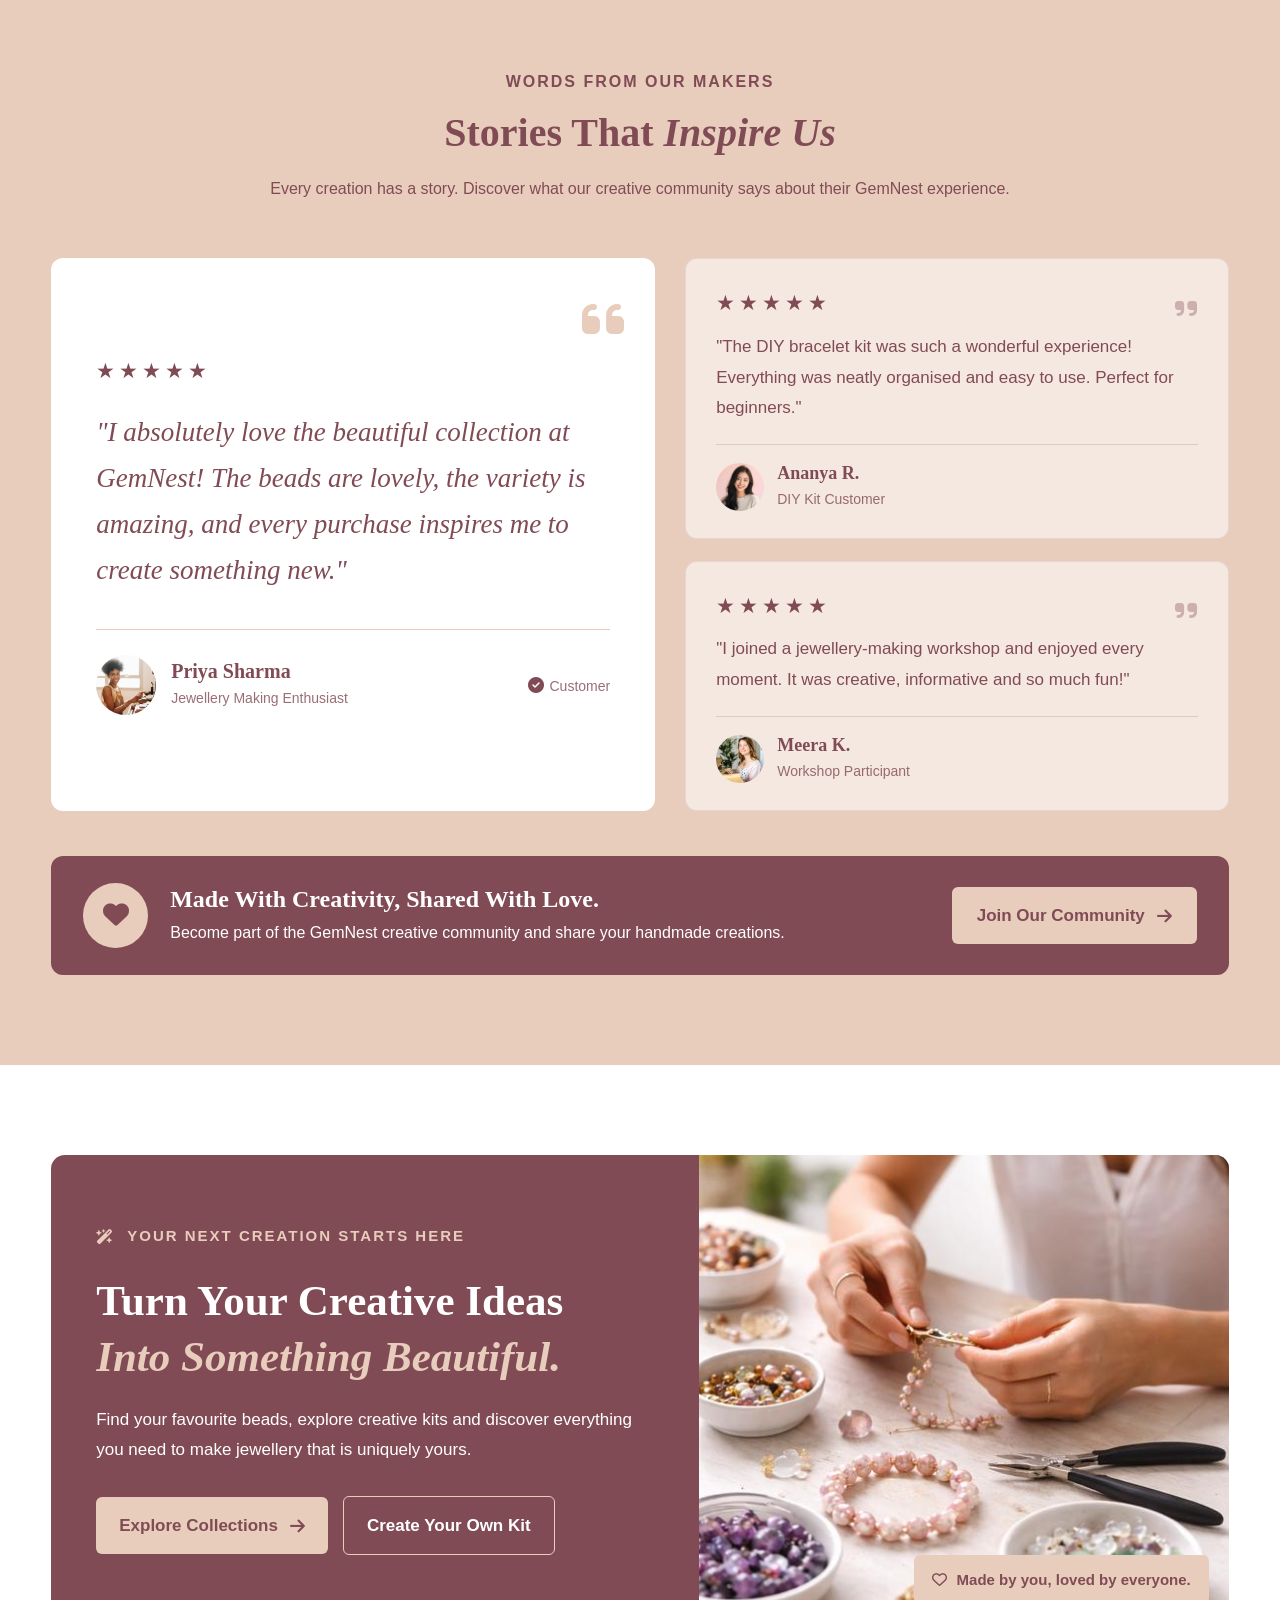
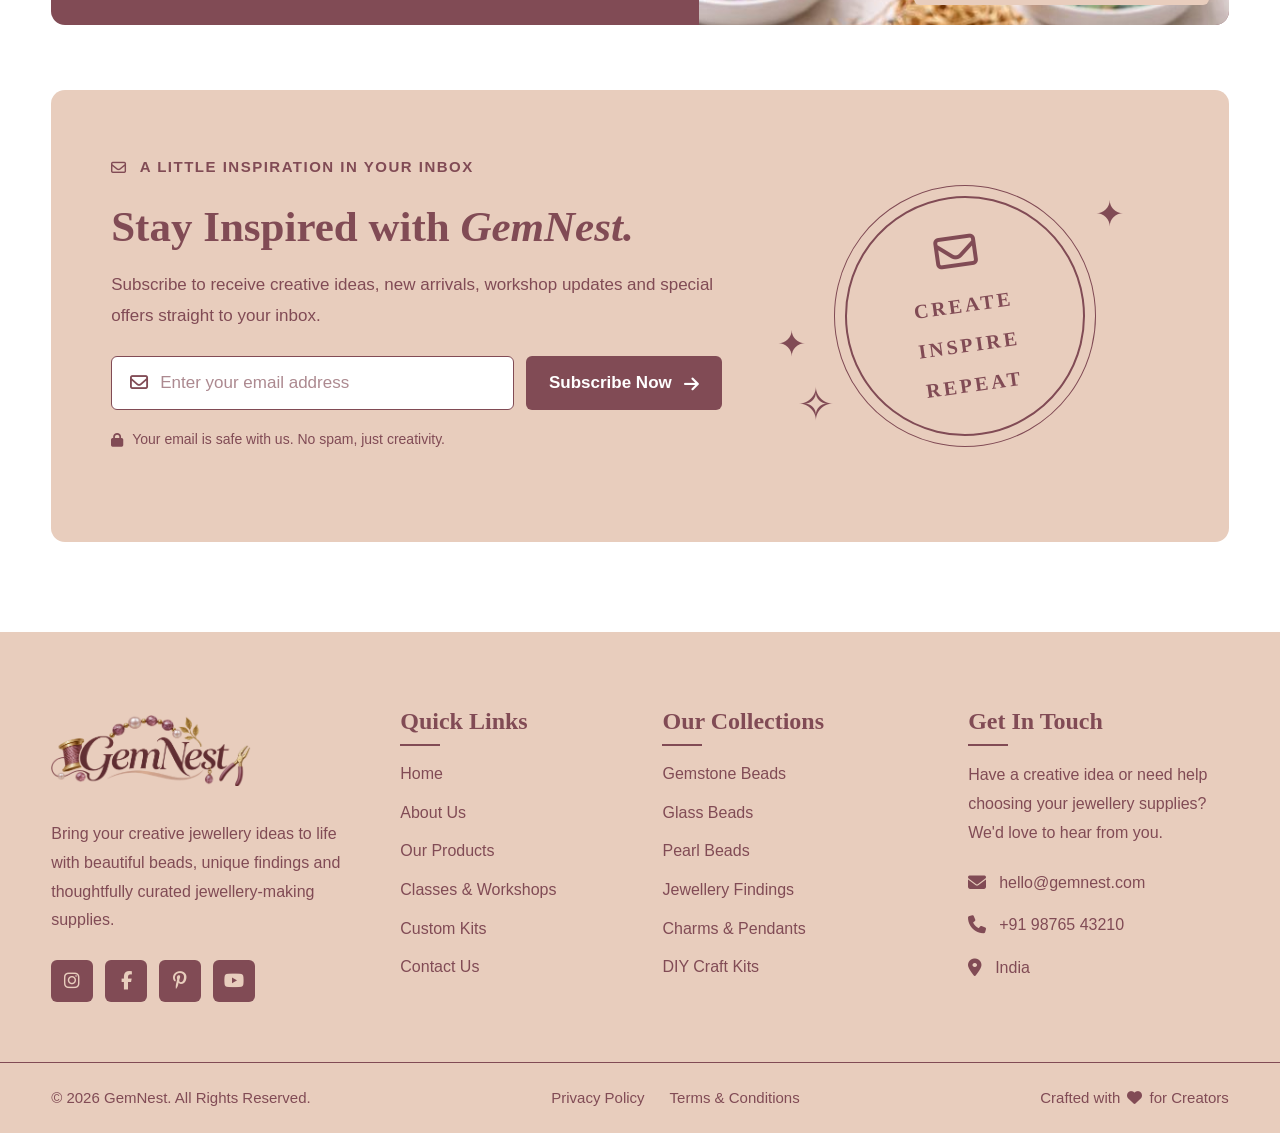
==== commit bcdd34be: "Add files via upload" ====
--- a/index.html
+++ b/index.html
@@ -745,6 +745,66 @@
 
                     </div>
 
+                </div>
+
+                <!-- Product 5 -->
+                <div class="gem-product-card">
+                    <div class="gem-product-image">
+                        <img src="images/featured-5.jpg" alt="Decorative Jewellery Charms">
+                        <span class="gem-product-tag">Creative Pick</span>
+                        <button class="gem-wishlist-btn" aria-label="Add charms to wishlist">
+                            <i class="fa-regular fa-heart"></i>
+                        </button>
+                    </div>
+                    <div class="gem-product-content">
+                        <span class="gem-product-category">Charms Collection</span>
+                        <h3>Decorative Charms</h3>
+                        <p>Delicate charms to add a personal touch to handmade jewellery.</p>
+                        <div class="gem-product-rating">
+                            <span>&#9733;&#9733;&#9733;&#9733;&#9733;</span>
+                            <small>(16 Reviews)</small>
+                        </div>
+                        <div class="gem-product-bottom">
+                            <div class="gem-product-price">
+                                <strong>&#8377;199</strong>
+                                <del>&#8377;249</del>
+                            </div>
+                            <button class="gem-cart-btn">
+                                <i class="fa-solid fa-bag-shopping"></i>
+                                Add to Cart
+                            </button>
+                        </div>
+                    </div>
+                </div>
+
+                <!-- Product 6 -->
+                <div class="gem-product-card">
+                    <div class="gem-product-image">
+                        <img src="images/featured-6.jpg" alt="DIY Jewellery Making Kit">
+                        <span class="gem-product-tag">Starter Kit</span>
+                        <button class="gem-wishlist-btn" aria-label="Add kit to wishlist">
+                            <i class="fa-regular fa-heart"></i>
+                        </button>
+                    </div>
+                    <div class="gem-product-content">
+                        <span class="gem-product-category">DIY Kits</span>
+                        <h3>Jewellery Making Kit</h3>
+                        <p>Creative essentials gathered together for your jewellery project.</p>
+                        <div class="gem-product-rating">
+                            <span>&#9733;&#9733;&#9733;&#9733;&#9733;</span>
+                            <small>(12 Reviews)</small>
+                        </div>
+                        <div class="gem-product-bottom">
+                            <div class="gem-product-price">
+                                <strong>&#8377;499</strong>
+                                <del>&#8377;599</del>
+                            </div>
+                            <button class="gem-cart-btn">
+                                <i class="fa-solid fa-bag-shopping"></i>
+                                Add to Cart
+                            </button>
+                        </div>
+                    </div>
                 </div>
 
             </div>
--- a/css/style.css
+++ b/css/style.css
@@ -26042,4 +26042,12 @@
         align-self: center;
     }
 
-}+}
+/* 6px radius for the buttons shown in the requested screenshots */
+.gem-about-story-btn,
+.gem-about-cta-primary,
+.gem-about-cta-secondary,
+.gem-material-apply {
+    border-radius: 6px;
+}
+
